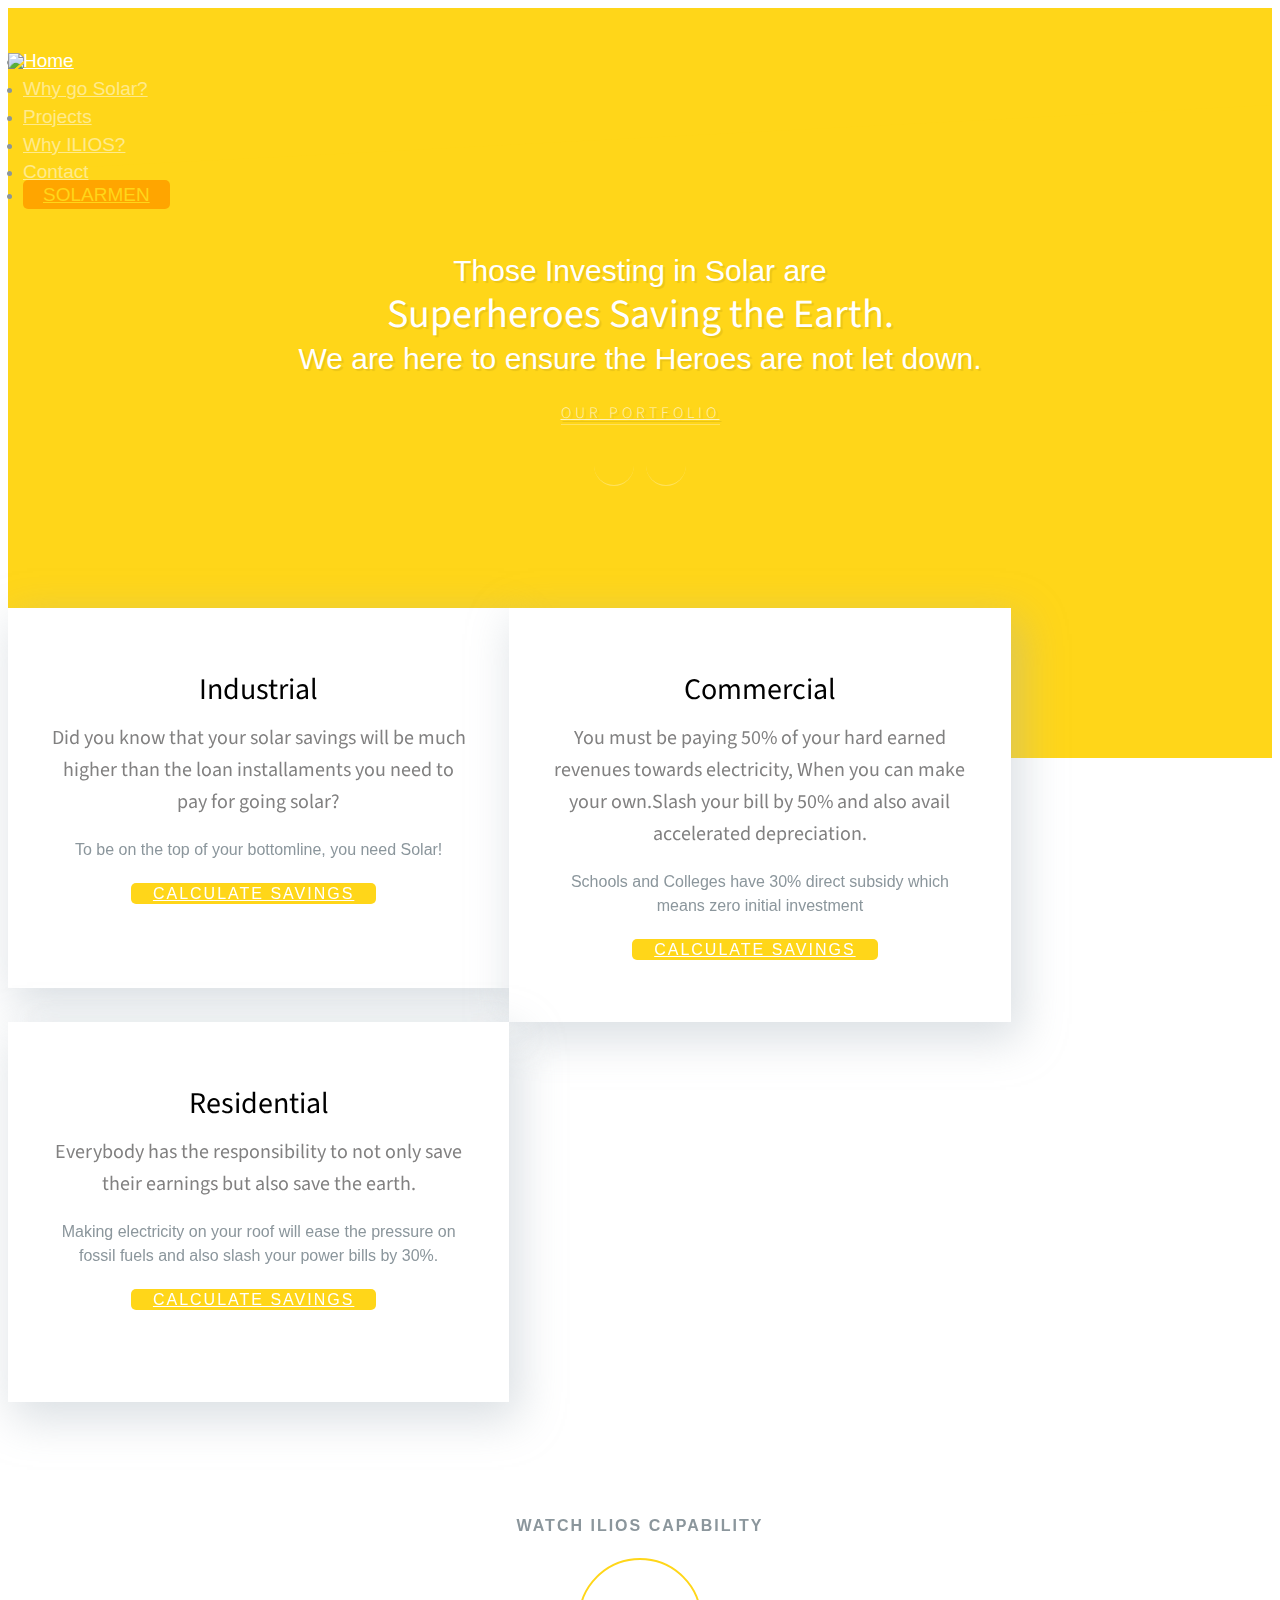
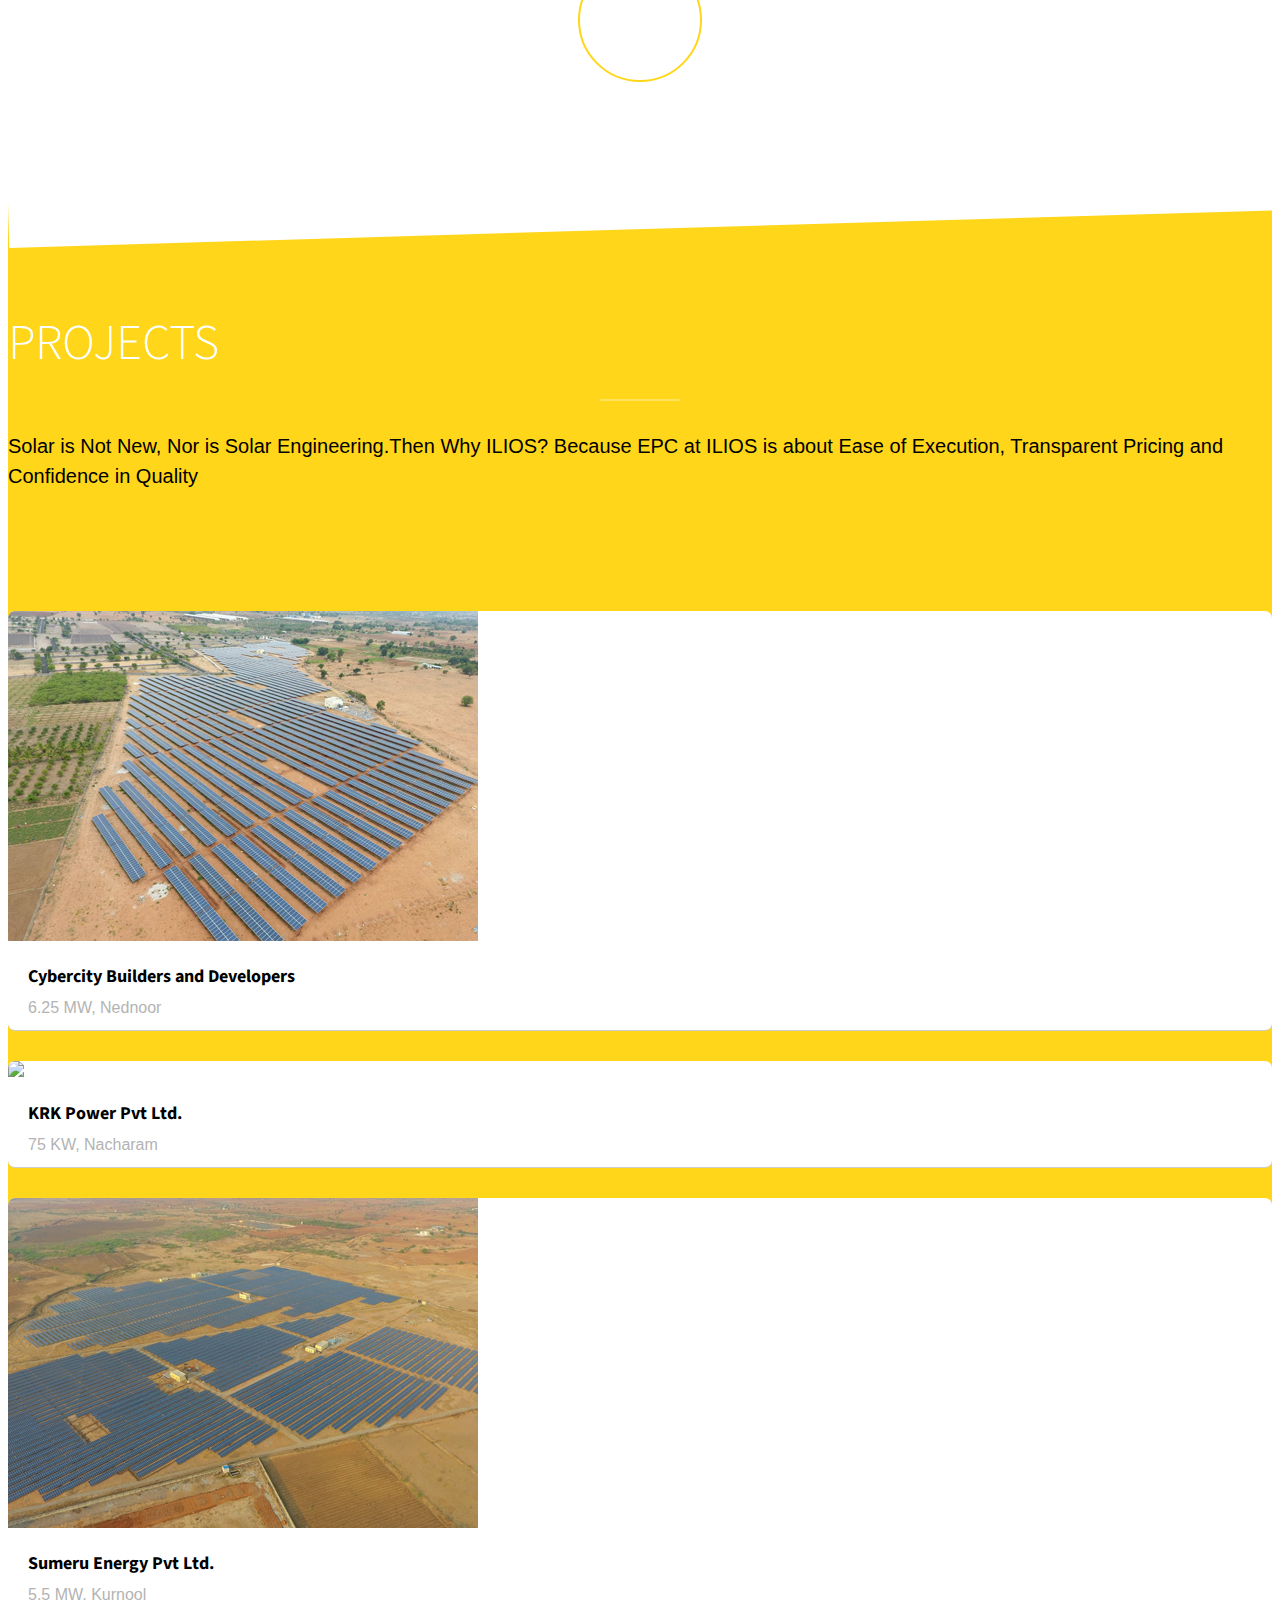
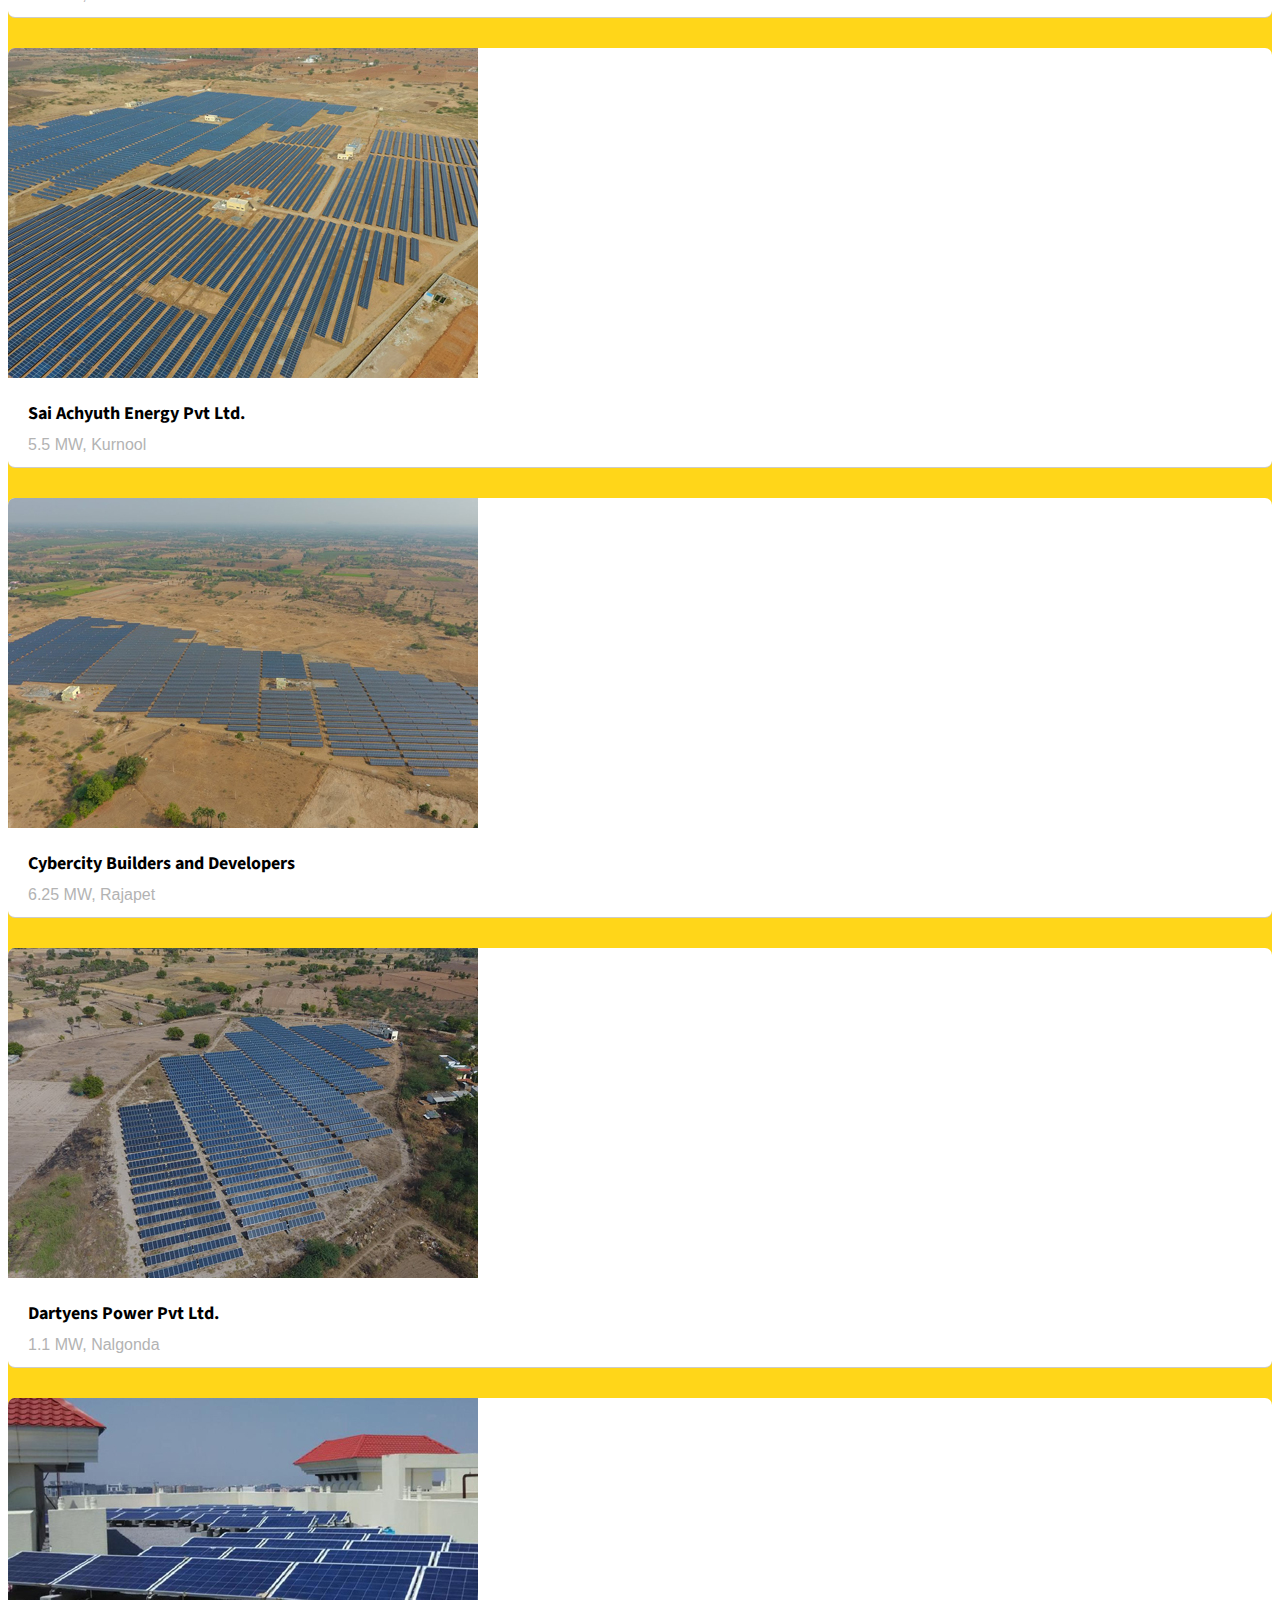
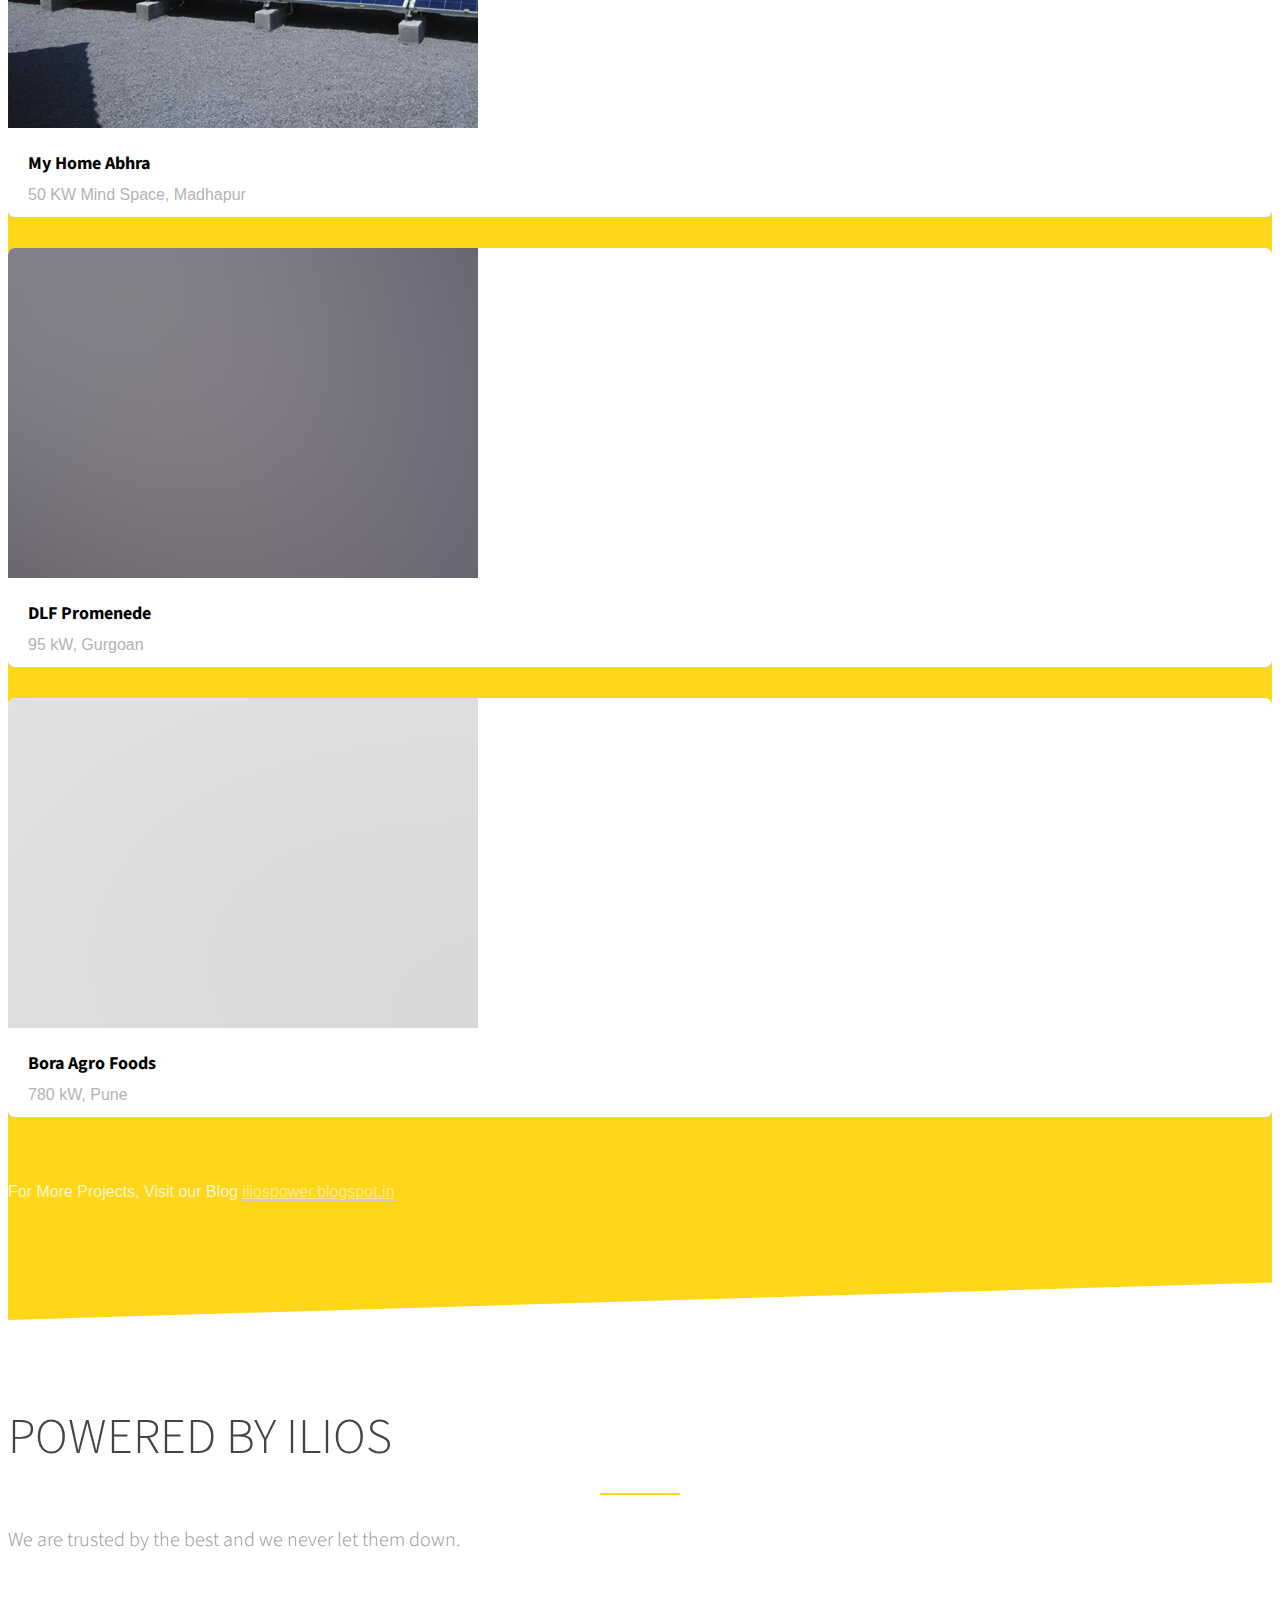
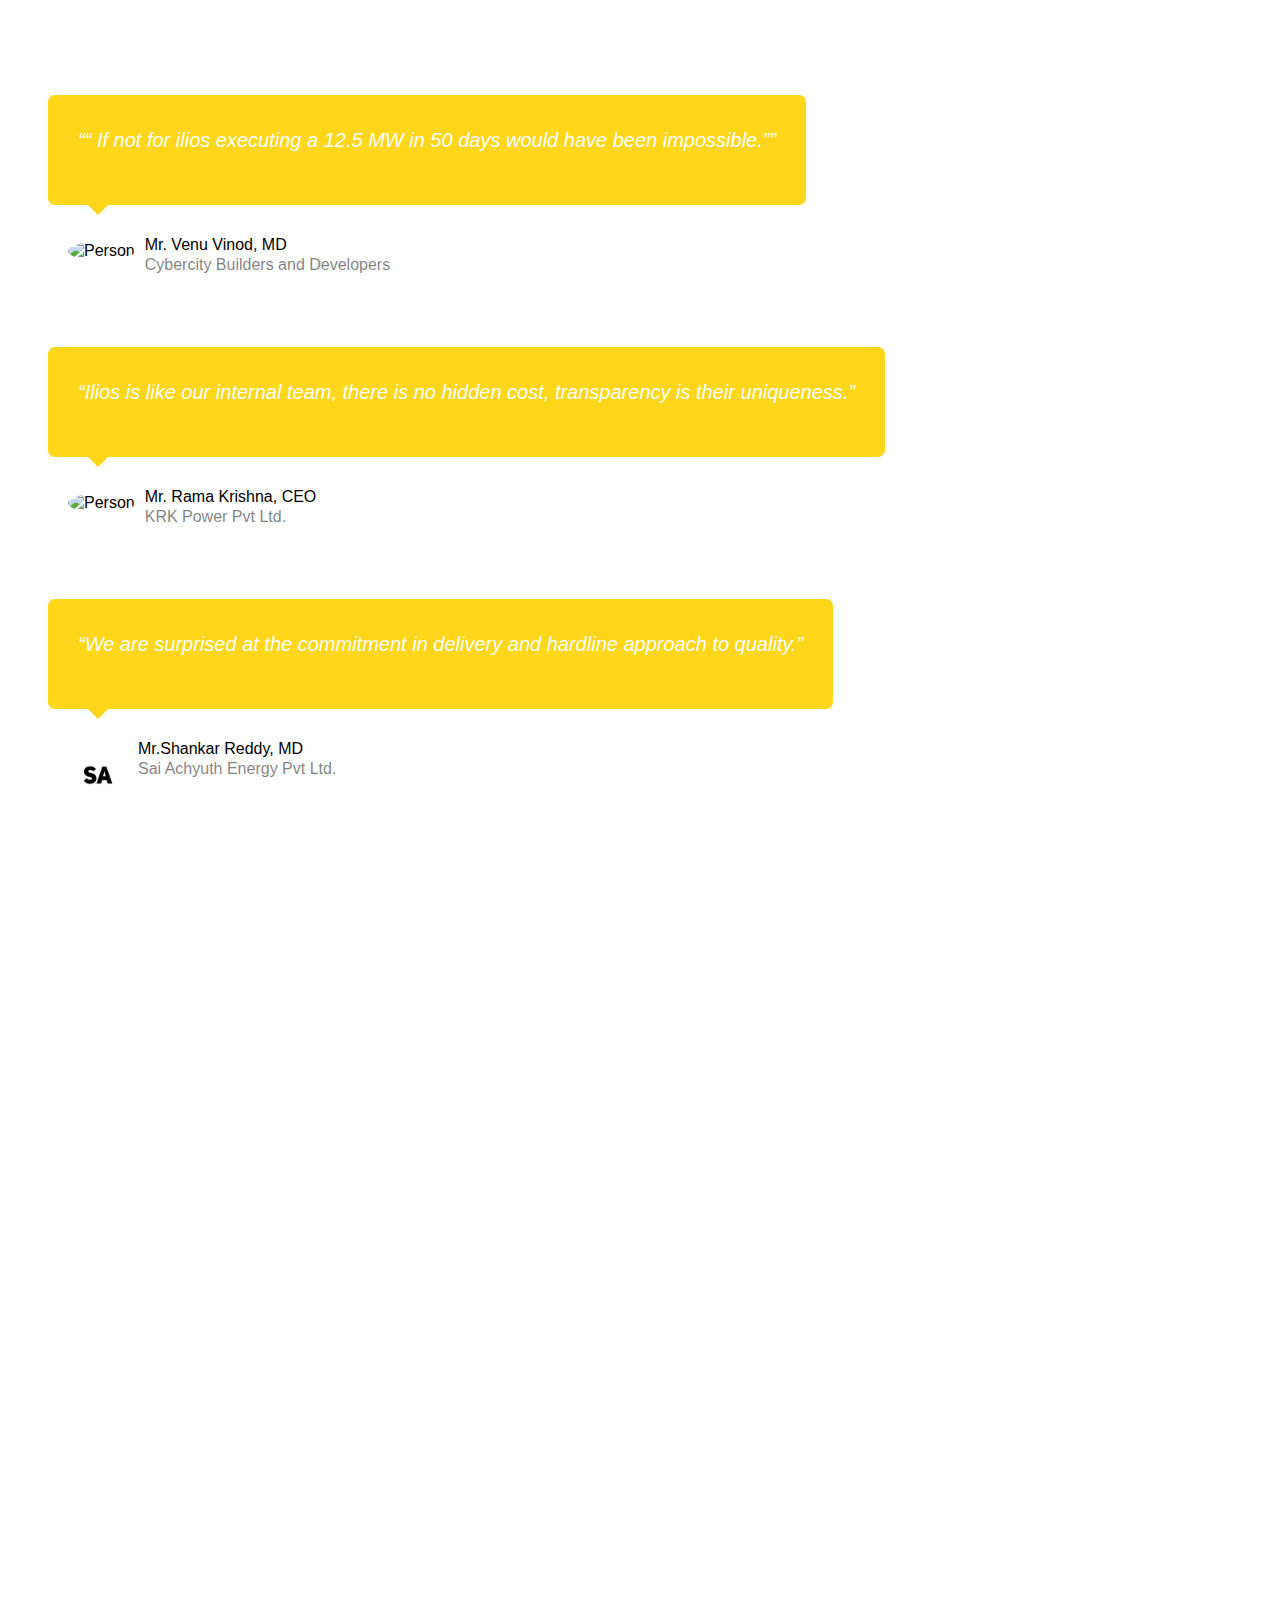
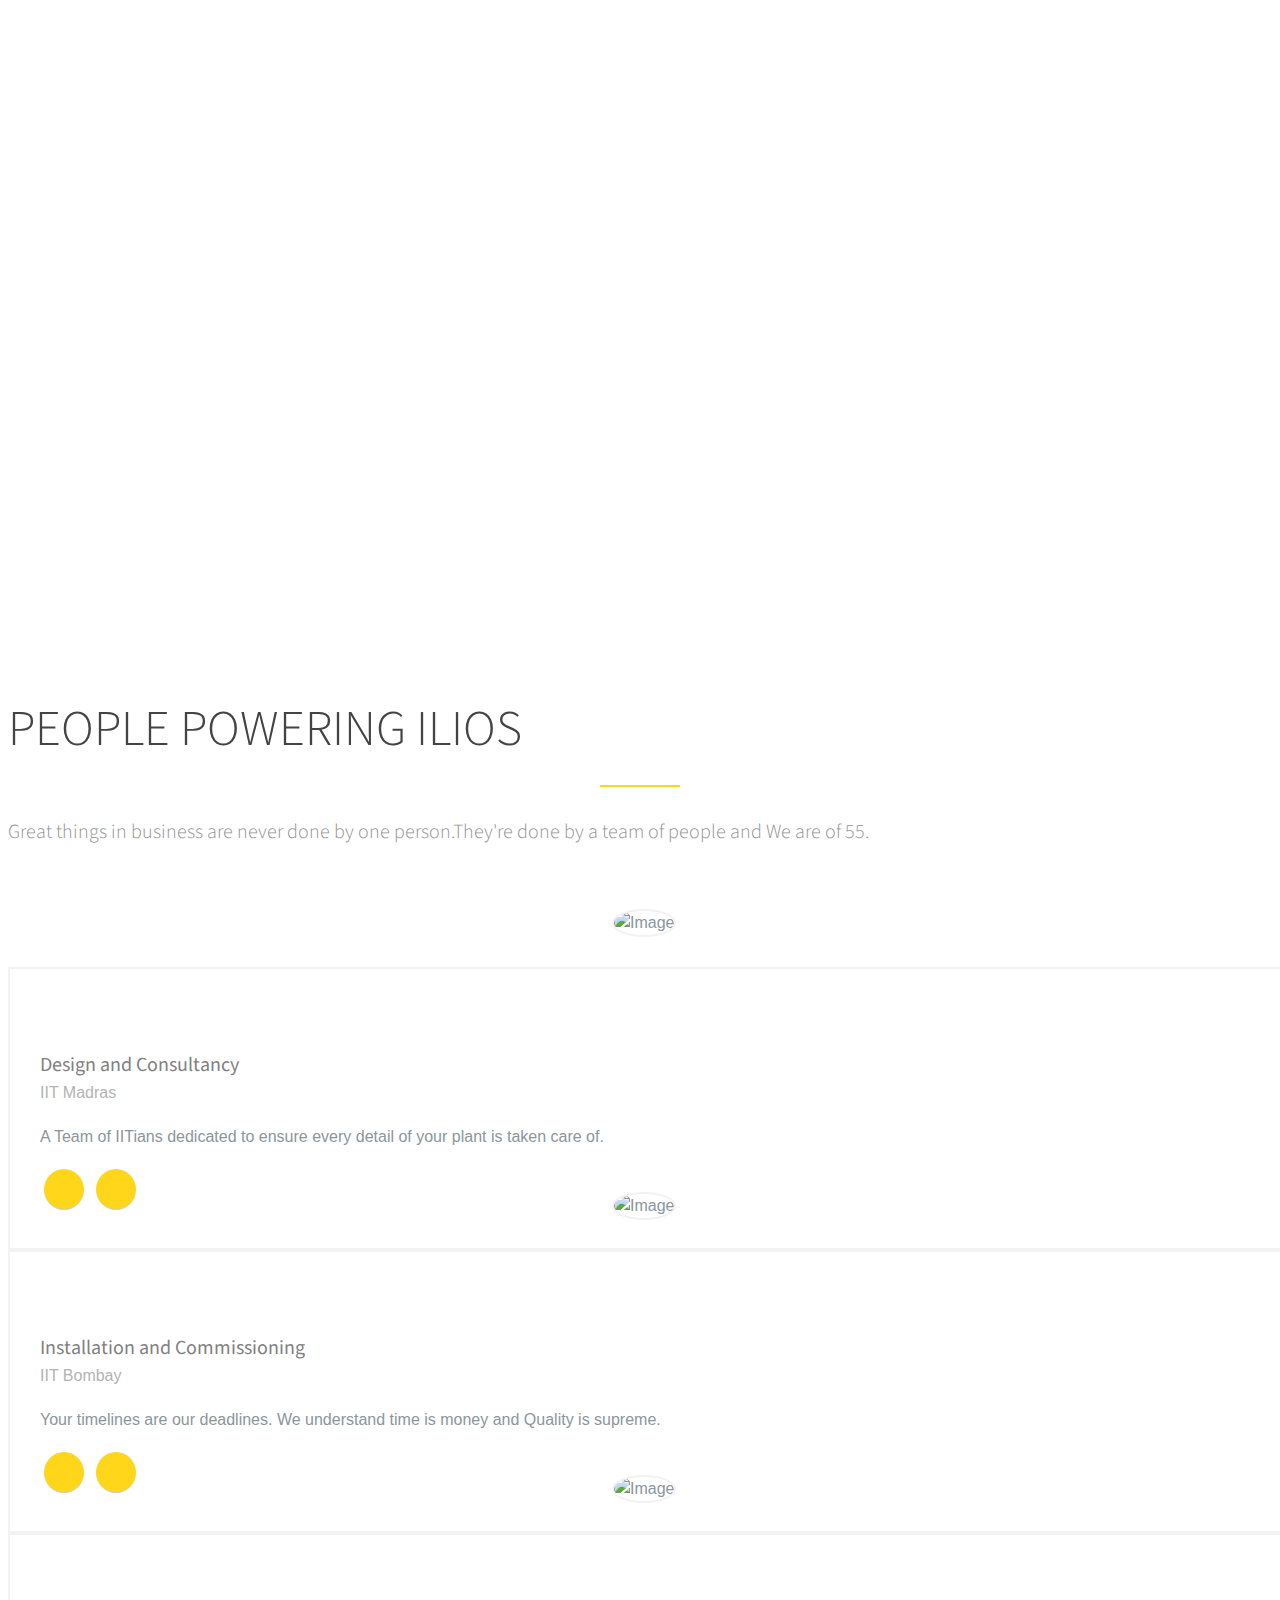
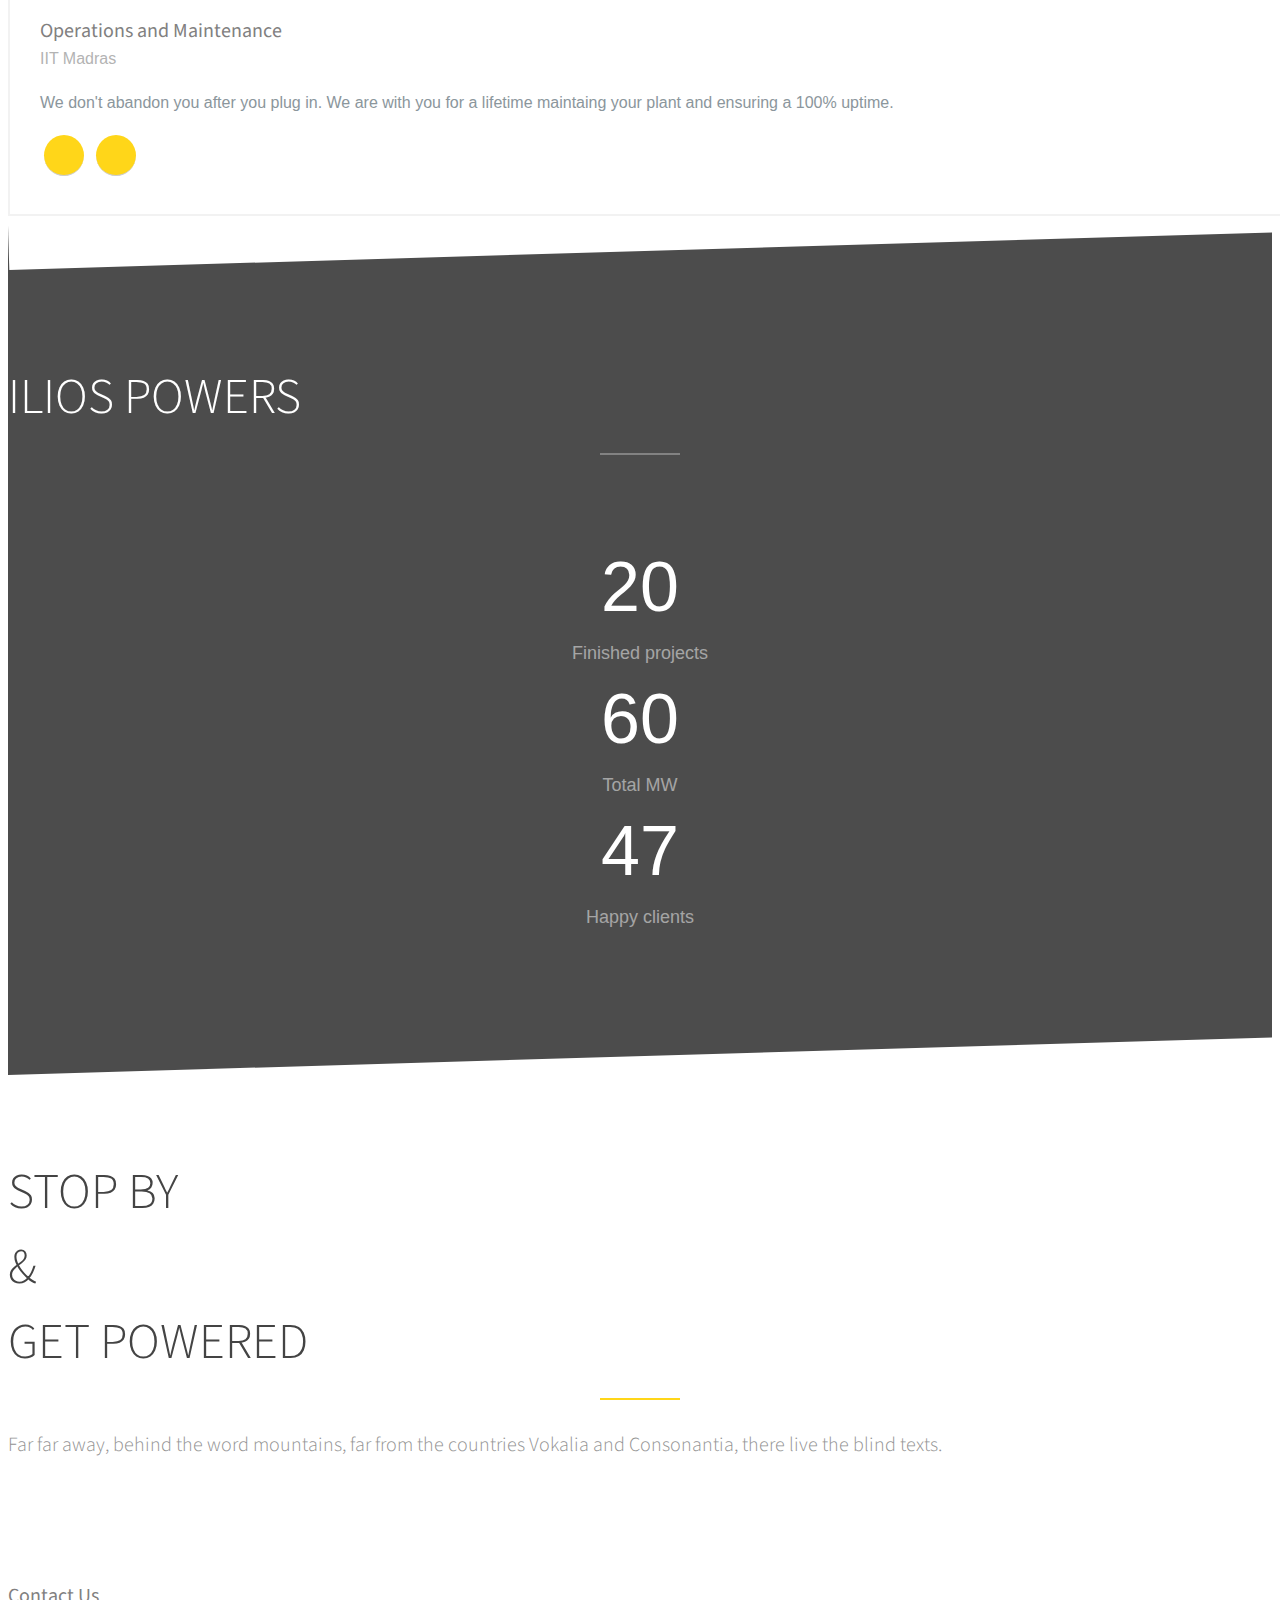
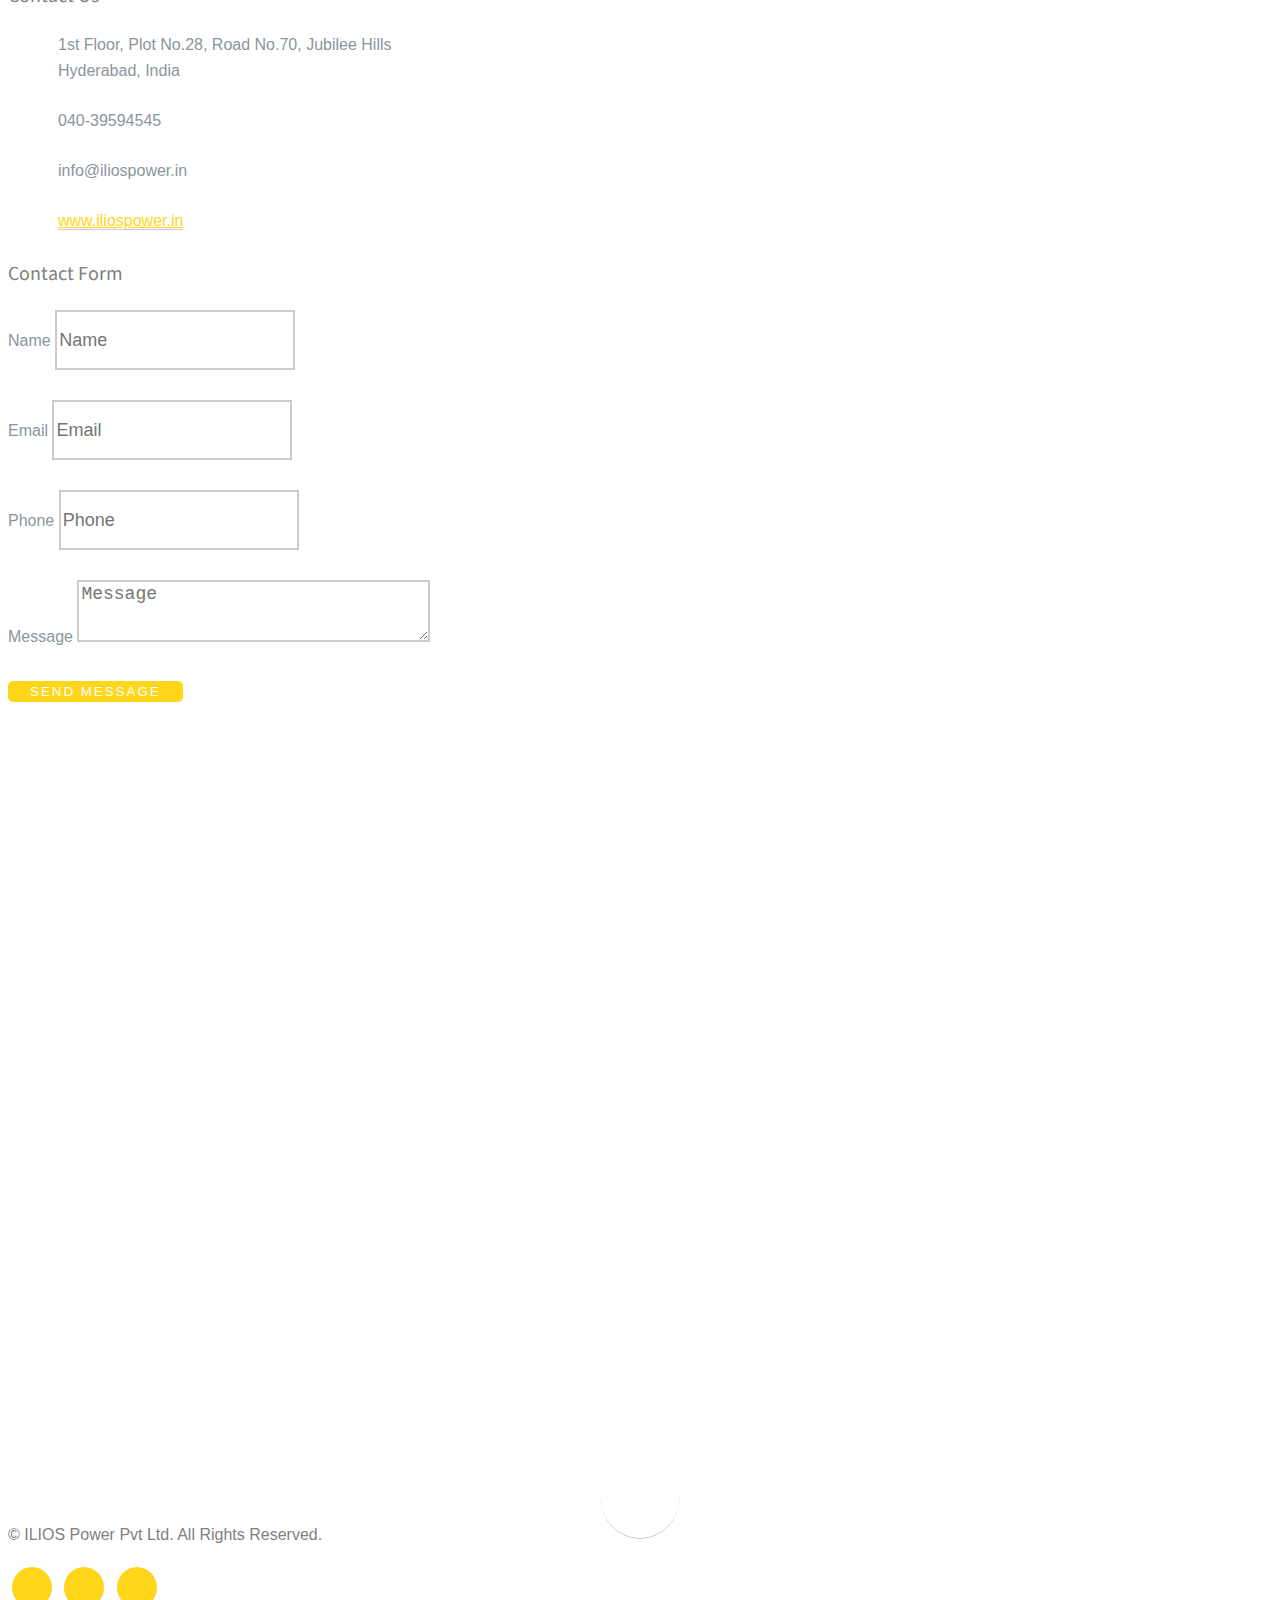
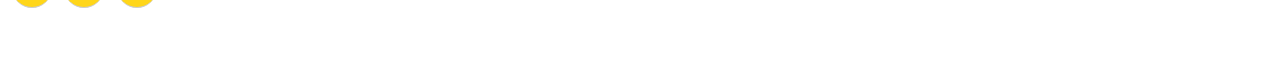
==== index.html @ 79ed13ad "Updated index.html" ====
<!DOCTYPE html>
<!--[if lt IE 7]>      <html class="no-js lt-ie9 lt-ie8 lt-ie7"> <![endif]-->
<!--[if IE 7]>         <html class="no-js lt-ie9 lt-ie8"> <![endif]-->
<!--[if IE 8]>         <html class="no-js lt-ie9"> <![endif]-->
<!--[if gt IE 8]><!--> <html class="no-js"> <!--<![endif]-->
	<head>
	<meta charset="utf-8">
	<meta http-equiv="X-UA-Compatible" content="IE=edge">
	<title>ILIOS Power &mdash; Leading Solar Solutions in India</title>
	<meta name="viewport" content="width=device-width, initial-scale=1">
	<meta name="description" content="Free HTML5 Template by FREEHTML5.CO" />
	<meta name="keywords" content="free html5, free template, free bootstrap, html5, css3, mobile first, responsive" />
	<meta name="author" content="FREEHTML5.CO" />

  <!-- 
	//////////////////////////////////////////////////////

	FREE HTML5 TEMPLATE 
	DESIGNED & DEVELOPED by FREEHTML5.CO
		
	Website: 		http://freehtml5.co/
	Email: 			info@freehtml5.co
	Twitter: 		http://twitter.com/fh5co
	Facebook: 		https://www.facebook.com/fh5co

	//////////////////////////////////////////////////////
	 -->

  	<!-- Facebook and Twitter integration -->
	<meta property="og:title" content=""/>
	<meta property="og:image" content=""/>
	<meta property="og:url" content=""/>
	<meta property="og:site_name" content=""/>
	<meta property="og:description" content=""/>
	<meta name="twitter:title" content="" />
	<meta name="twitter:image" content="" />
	<meta name="twitter:url" content="" />
	<meta name="twitter:card" content="" />

	<!-- Place favicon.ico and apple-touch-icon.png in the root directory -->
	<link rel="shortcut icon" href="favicon.ico">

	<link href='https://fonts.googleapis.com/css?family=Source+Sans+Pro:400,300,600,400italic,700' rel='stylesheet' type='text/css'>
	
	<!-- Animate.css -->
	<link rel="stylesheet" href="css/animate.css">
	<!-- Icomoon Icon Fonts-->
	<link rel="stylesheet" href="css/icomoon.css">
	<!-- Simple Line Icons -->
	<link rel="stylesheet" href="css/simple-line-icons.css">
	<!-- Magnific Popup -->
	<link rel="stylesheet" href="css/magnific-popup.css">
	<!-- Bootstrap  -->
	<link rel="stylesheet" href="css/bootstrap.css">

	<!-- 
	Default Theme Style 
	You can change the style.css (default color purple) to one of these styles
	
	1. pink.css
	2. blue.css
	3. turquoise.css
	4. orange.css
	5. lightblue.css
	6. brown.css
	7. green.css

	-->
	<link rel="stylesheet" href="css/style.css">

	<!-- Styleswitcher ( This style is for demo purposes only, you may delete this anytime. ) -->
	<link rel="stylesheet" id="theme-switch" href="css/style.css">
	<!-- End demo purposes only -->


	<style>
	/* For demo purpose only */
	
	/* For Demo Purposes Only ( You can delete this anytime :-) */
	
	#colour-variations.sleep {
		margin-left: -140px;
	}
	#colour-variations h3 {
		text-align: center;;
		font-size: 11px;
		letter-spacing: 2px;
		text-transform: uppercase;
		color: #777;
		margin: 0 0 10px 0;
		padding: 0;;
	}
	#colour-variations ul,
	#colour-variations ul li {
		padding: 0;
		margin: 0;
	}
	#colour-variations li {
		list-style: none;
		display: block;
		margin-bottom: 5px!important;
		float: left;
		width: 100%;
	}
	#colour-variations li a {
		width: 100%;
		position: relative;
		display: block;
		overflow: hidden;
		-webkit-border-radius: 4px;
		-moz-border-radius: 4px;
		-ms-border-radius: 4px;
		border-radius: 4px;
		-webkit-transition: 0.4s;
		-o-transition: 0.4s;
		transition: 0.4s;
	}
	#colour-variations li a:hover {
	  	opacity: .9;
	}
	#colour-variations li a > span {
		width: 33.33%;
		height: 20px;
		float: left;
		display: -moz-inline-stack;
		display: inline-block;
		zoom: 1;
		*display: inline;
	}
	

	.option-toggle {
		position: absolute;
		right: 0;
		top: 0;
		margin-top: 5px;
		margin-right: -30px;
		width: 30px;
		height: 30px;
		background: #f64662;
		text-align: center;
		border-top-right-radius: 4px;
		border-bottom-right-radius: 4px;
		color: #fff;
		cursor: pointer;
		-webkit-box-shadow: 0 0 9px 0 rgba(0,0,0,.1);
		-moz-box-shadow: 0 0 9px 0 rgba(0,0,0,.1);
		-ms-box-shadow: 0 0 9px 0 rgba(0,0,0,.1);
		box-shadow: 0 0 9px 0 rgba(0,0,0,.1);
	}
	.option-toggle i {
		top: 2px;
		position: relative;
	}
	.option-toggle:hover, .option-toggle:focus, .option-toggle:active {
		color:  #fff;
		text-decoration: none;
		outline: none;
	}
	.bb li a{
		border-bottom: none;
	}
	.dropdown-content {
    display: none;
    position: absolute;
   
    box-shadow: 0px 8px 16px 0px rgba(0,0,0,0.2);
    z-index: ;

}
	.dropdown-content a {
    color: black;
    padding: 10px ;
    padding-right: 25px;
    text-decoration: none;
    display: block;
}
.dropdown-content li {
	list-style-type: none;
}
.dropdown:hover .dropdown-content {
	display: block;
}

	</style>
	<!-- End demo purposes only -->


	<!-- Modernizr JS -->
	<script src="js/modernizr-2.6.2.min.js"></script>
	<script src="https://ajax.googleapis.com/ajax/libs/jquery/3.2.1/jquery.min.js"></script>
	<!-- FOR IE9 below -->
	<!--[if lt IE 9]>
	<script src="js/respond.min.js"></script>
	<![endif]-->


	</head>
	<body>
	<header role="banner" id="fh5co-header">
			<div class="container">
				<!-- <div class="row"> -->
			    <nav class="navbar navbar-default">
		        <div class="navbar-header">
		        	<!-- Mobile Toggle Menu Button -->
					<a href="#" class="js-fh5co-nav-toggle fh5co-nav-toggle" data-toggle="collapse" data-target="#navbar" aria-expanded="false" aria-controls="navbar"><i></i></a>
					<!-- <h1 id="fh5co-logo" class="pull-left"><a href="index.html"><img src="images/logo.png" style="position:absolute; top: 10px;" alt=""></a></h1> -->
		         <a class="navbar-brand" href="index.html" style="border-bottom: none"><img src="images/logo.png" style="position:absolute; top: 5px" ></a> 
		        </div>
		        <div id="navbar" class="navbar-collapse collapse">
		          <ul class="nav navbar-nav navbar-right bb">
		            <li class="active"><a href="#" data-nav-section="home"><span>Home</span></a></li>
			    <li><a href="#" data-nav-section="three"><span>Why go Solar?</span></a></li>
		            <li><a href="#" data-nav-section="work"><span>Projects</span></a></li>
		            <li class="dropdown"><a href="#">Why ILIOS?</a>   
					  <div class="dropdown-content" style="border-radius: 20%">
					  <ul>				    
			            <li><a href="#" data-nav-section="testimonials"><span>Testimonials</span></a></li>
			            <li><a href="#" data-nav-section="services"><span>Services</span></a></li>
			             <li><a href="#" data-nav-section="about"><span>People</span></a></li>
			          </ul>
					  </div>
					 </li>	
		            <li><a href="#" data-nav-section="contact"><span>Contact</span></a></li>		            
					<li class="fh5co-special" style="margin-top: -5px;"><a href="contact.html" class="solarmen" style="color: #ffd619"> SOLARMEN</a></li>
		          </ul>
		        </div>
			    </nav>
			    		<!-- START #fh5co-menu-wrap -->
					<nav id="fh5co-menu-wrap" role="navigation">
						
						
						
					</nav>
			
			  <!-- </div> -->
		  </div>
	</header>

	<section id="fh5co-home" data-section="home" style="background-color: #ffd619;" data-stellar-background-ratio="0.5">
		<div class="gradient"></div>
		<div class="container">
			<div class="text-wrap">
				<div class="text-inner">
					<div class="row">
						<div id="fh5co-hero">
			
			<!-- End fh5co-arrow -->
			<div class="container">
				<div class="col-md-8 col-md-offset-2">
					<div class="fh5co-hero-wrap">
						<div class="fh5co-hero-intro">
							<p class="to-animate hero-animate-1 font-new"> Those Investing in Solar are </p>
							<h1 class="to-animate hero-animate-1"> Superheroes Saving the Earth.</h1>
							<p class="to-animate hero-animate-1 font-new"> We are here to ensure the Heroes are not let down.</p>
							<h2 class="to-animate hero-animate-2"><a href="" target="_blank">Our Portfolio</a></h2>
							<div class="row">
								<div class="col-md-12 text-center">
									<ul class="social1 social1-circle">
										<li><a href="http://iliospower.blogspot.in"><i class="icon-globe"></i></a></li>
										<li><a href="https://vimeo.com/user65171040" class="popup-vimeo "><i class="icon-play2"></i></a></li>
									</ul>
								</div>
							</div>
						</div>
					</div>
				</div>
			</div>		
		</div>
					</div>
				</div>
			</div>
		</div>
		<div class="slant"></div>
	</section>

	<section id="fh5co-intro" data-section="three">
		<div class="container">
			<div class="row row-bottom-padded-lg">
				<div class="fh5co-block to-animate" style="background-image: url(images/img_7.jpg);">
					<div class="overlay-darker"></div>
					<div class="overlay"></div>
					<div class="fh5co-text">
						<i class="fh5co-intro-icon icon-bulb"></i>
						<h6>Industrial</h6>
						<h3>Did you know that your solar savings will be much higher than the loan installaments you need to pay for going solar? </h3>
						<p>To be on the top of your bottomline, you need Solar!</p>
						<p><a href="#" class="btn btn-primary">Calculate Savings</a></p>
					</div>
				</div>
				<div class="fh5co-block to-animate" style="background-image: url(images/img_8.jpg);">
					<div class="overlay-darker"></div>
					<div class="overlay"></div>
					<div class="fh5co-text">
						<i class="fh5co-intro-icon icon-briefcase"></i>
						<h6>Commercial</h6>
						<h3>You must be paying 50% of your hard earned revenues towards electricity, When you can make your own.Slash your bill by 50% and also avail accelerated depreciation.</h3>
						<p>
						Schools and Colleges have 30% direct subsidy which means zero initial investment
						</p>
						<p><a href="#" class="btn btn-primary">Calculate Savings</a></p>
					</div>
				</div>
				<div class="fh5co-block to-animate" style="background-image: url(images/img_10.jpg);">
					<div class="overlay-darker"></div>
					<div class="overlay"></div>
					<div class="fh5co-text">
						<i class="fh5co-intro-icon icon-home"></i>
						<h6>Residential</h6>
						<h3>Everybody has the responsibility to not only save their earnings but also save the earth.</h3>
						<p>Making electricity on your roof will ease the pressure on fossil fuels and also slash your power bills by 30%.</p>
						<p><a href="#" class="btn btn-primary">Calculate Savings</a></p>
					</div>
				</div>
			</div>
			<div class="row watch-video text-center to-animate">
				<span>Watch ILIOS Capability</span>

				<a href="https://vimeo.com/222470575" class="popup-vimeo btn-video"><i class="icon-play2"></i></a>
			</div>
		</div>
	</section>

	<section id="fh5co-work" data-section="work">
		<div class="container">
			<div class="row">
				<div class="col-md-12 section-heading text-center">
					<h2 class="to-animate">PROJECTS</h2>
					<div class="row">
						<div class="col-md-8 col-md-offset-2 subtext to-animate">
							<p class="paraz">Solar is Not New, Nor is Solar Engineering.Then Why ILIOS? Because EPC at ILIOS is about Ease of Execution, Transparent Pricing and Confidence in Quality</p>
						</div>
					</div>
				</div>
			</div>
			<div class="row row-bottom-padded-sm">
				<div class="col-md-4 col-sm-6 col-xxs-12">
					<a href="images/work_1.jpg" class="fh5co-project-item image-popup to-animate">
						<img src="images/work_1.jpg" alt="Image" class="img-responsive">
						<div class="fh5co-text">
						<h2>Cybercity Builders and Developers</h2>
						<span>6.25 MW, Nednoor</span>
						</div>
					</a>
				</div>
				<div class="col-md-4 col-sm-6 col-xxs-12">
					<a href="images/work_2.jpg" class="fh5co-project-item image-popup to-animate">
						<img src="images/work_2.jpg" alt="Image" class="img-responsive">
						<div class="fh5co-text">
						<h2>KRK Power Pvt Ltd.</h2>
						<span>75 KW, Nacharam</span>
						</div>
					</a>
				</div>

				<div class="clearfix visible-sm-block"></div>

				<div class="col-md-4 col-sm-6 col-xxs-12">
					<a href="images/work_3.jpg" class="fh5co-project-item image-popup to-animate">
						<img src="images/work_3.jpg" alt="Image" class="img-responsive">
						<div class="fh5co-text">
						<h2>Sumeru Energy Pvt Ltd.</h2>
						<span>5.5 MW, Kurnool</span>
						</div>
					</a>
				</div>
				<div class="col-md-4 col-sm-6 col-xxs-12">
					<a href="images/work_4.jpg" class="fh5co-project-item image-popup to-animate">

						<img src="images/work_4.jpg" alt="Image" class="img-responsive">

						<div class="fh5co-text">
						<h2>Sai Achyuth Energy Pvt Ltd.</h2>
						<span>5.5 MW, Kurnool</span>
						</div>
					</a>
				</div>
				
				<div class="clearfix visible-sm-block"></div>

				<div class="col-md-4 col-sm-6 col-xxs-12">
					<a href="images/work_5.jpg" class="fh5co-project-item image-popup to-animate">
						<img src="images/work_5.jpg" alt="Image" class="img-responsive">
						<div class="fh5co-text">
						<h2>Cybercity Builders and Developers</h2>
						<span>6.25 MW, Rajapet</span>
						</div>
					</a>
				</div>
				<div class="col-md-4 col-sm-6 col-xxs-12">
					<a href="images/work_6.jpg" class="fh5co-project-item image-popup to-animate">
						<img src="images/work_6.jpg" alt="Image" class="img-responsive">
						<div class="fh5co-text">
						<h2>Dartyens Power Pvt Ltd.</h2>
						<span>1.1 MW, Nalgonda</span>
						</div>
					</a>
				</div>
				
				<div class="clearfix visible-sm-block"></div>

				<div class="col-md-4 col-sm-6 col-xxs-12">
					<a href="images/work_7.jpg" class="fh5co-project-item image-popup to-animate">
						<img src="images/work_7.jpg" alt="Image" class="img-responsive">
						<div class="fh5co-text">
						<h2>My Home Abhra</h2>
						<span>50 KW Mind Space, Madhapur</span>
						</div>
					</a>
				</div>
				<div class="col-md-4 col-sm-6 col-xxs-12">
					<a href="images/work_8.jpg" class="fh5co-project-item image-popup to-animate">
						<img src="images/work_8.jpg" alt="Image" class="img-responsive">
						<div class="fh5co-text">
						<h2>DLF Promenede </h2>
						<span>95 kW, Gurgoan</span>
						</div>
					</a>
				</div>

				<div class="clearfix visible-sm-block"></div>

				<div class="col-md-4 col-sm-6 col-xxs-12">
					<a href="images/work_1.jpg" class="fh5co-project-item image-popup to-animate">
						<img src="images/work_9.jpg" alt="Image" class="img-responsive">
						<div class="fh5co-text">
						<h2>Bora Agro Foods</h2>
						<span>780 kW, Pune</span>
						</div>
					</a>
				</div>
			</div>
			<div class="row">
				<div class="col-md-12 text-center to-animate">
					<p>For More Projects, Visit our Blog <a href="http://iliospower.blogspot.in" target="_blank">iliospower.blogspot.in</a></p>
				</div>
			</div>
		</div>
	</section>

	<section id="fh5co-testimonials" data-section="testimonials">
		<div class="container">
			<div class="row">
				<div class="col-md-12 section-heading text-center">
					<h2 class="to-animate">Powered By Ilios</h2>
					<div class="row">
						<div class="col-md-8 col-md-offset-2 subtext to-animate">
							<h3>We are trusted by the best and we never let them down.</h3>
						</div>
					</div>
				</div>
			</div>
			<div class="row">
				<div class="col-md-4">
					<div class="box-testimony">
						<blockquote class="to-animate-2">
							<p>&ldquo;“ If not for ilios executing a 12.5 MW in 50 days would have been impossible.”&rdquo;</p>
						</blockquote>
						<div class="author to-animate">
							<figure><img src="images/cyber.jpg" alt="Person"></figure>
							<p>
							Mr. Venu Vinod, MD <span class="subtext">Cybercity Builders and Developers</span>
							</p>
						</div>
					</div>
				</div>
				<div class="col-md-4">
					<div class="box-testimony">
						<blockquote class="to-animate-2">
							<p>&ldquo;Ilios is like our internal team, there is no hidden cost, transparency is their uniqueness.&rdquo;</p>
						</blockquote>
						<div class="author to-animate">
							<figure><img src="images/krk.jpg" alt="Person"></figure>
							<p>
							Mr. Rama Krishna, CEO <span class="subtext">KRK Power Pvt Ltd.</span> 
							</p>
						</div>
					</div>
				</div>

				<div class="col-md-4">
					<div class="box-testimony">
						<blockquote class="to-animate-2">
							<p>&ldquo;We are surprised at the commitment in delivery and hardline approach to quality.&rdquo;</p>
						</blockquote>
						<div class="author to-animate">
							<figure><img src="images/sai.jpg" alt="Person"></figure>
							<p>
							Mr.Shankar Reddy, MD<span class="subtext">Sai Achyuth Energy Pvt Ltd.</span>
							</p>
						</div>
					</div>
				</div>
				
				
			</div>
		</div>
	</section>


	<section id="fh5co-services" data-section="services">
		<div class="container">
			<div class="row">
				<div class="col-md-12 section-heading text-left">
					<h2 class=" left-border to-animate">Ilios Solutions</h2>
					<div class="row">
						<div class="col-md-8 subtext to-animate">
							 <p class="paras" >EPC at ILIOS is about Ease of Execution, Transperancy in Pricing, Confidence in Quality</p> 
						</div>
					</div>
				</div>
			</div>
			<div class="row">
				<div class="col-md-6 col-sm-6 fh5co-service to-animate">
					<i class="icon to-animate-2 icon-bulb"></i>
					<h3>EPC</h3>
					<p class="parac">With 55MW+ EPC, 95MW O&M, Ilios has setup residential rooftops to large scale MW plants.</p>
				</div>
				<div class="col-md-6 col-sm-6 fh5co-service to-animate">
					<i class="icon to-animate-2 icon-people"></i>
					<h3>CONSULTING</h3>
					<p class="parac">End to End Consulting right from the bidding stage to commissioning stage.Innovative thinking, ensuring 100% client satisfaction.</p>
				</div>

				<div class="clearfix visible-sm-block"></div>

				<div class="col-md-6 col-sm-6 fh5co-service to-animate">
					<i class="icon to-animate-2 icon-wrench"></i>
					<h3>O&M</h3>
					<p class="parac">Our friendly team will make sure you get the best experience from initial consultation to installation to maintenance.</p>
				</div>
				<div class="col-md-6 col-sm-6 fh5co-service to-animate">
					<i class="icon to-animate-2 icon-home"></i>
					<h3>ROOFTOPS</h3>
					<p class="parac">Ilios Power provides unique solutions for rooftop installations, keeping in mind the health of the roof and its load bearing capability.</p>
				</div>
				
			</div>
		</div>
	</section>
	
	<section id="fh5co-about" data-section="about">
		<div class="container">
			<div class="row">
				<div class="col-md-12 section-heading text-center">
					<h2 class="to-animate">People powering Ilios</h2>
					<div class="row">
						<div class="col-md-8 col-md-offset-2 subtext to-animate">
							<h3>Great things in business are never done by one person.They're done by a team of people and We are of 55.</h3>
						</div>
					</div>
				</div>
			</div>
			<div class="row">
				<div class="col-md-4">
					<div class="fh5co-person text-center to-animate">
						<figure><img src="images/person1.jpg" alt="Image"></figure>
						<h3>Design and Consultancy</h3>
						<span class="fh5co-position">IIT Madras</span>
						<p>A Team of IITians dedicated to ensure every detail of your plant is taken care of.</p>
						<ul class="social social-circle">
							<li><a href="#"><i class="icon-facebook"></i></a></li>
							<li><a href="#"><i class="icon-linkedin"></i></a></li>
						</ul>
					</div>
				</div>
				<div class="col-md-4">
					<div class="fh5co-person text-center to-animate">
						<figure><img src="images/person2.jpg" alt="Image"></figure>
						<h3>Installation and Commissioning</h3>
						<span class="fh5co-position">IIT Bombay</span>
						<p>Your timelines are our deadlines. We understand time is money and Quality is supreme. </p>
						<ul class="social social-circle">
							<li><a href="#"><i class="icon-facebook"></i></a></li>
							<li><a href="#"><i class="icon-linkedin"></i></a></li>
						</ul>
					</div>
				</div>
				<div class="col-md-4">
					<div class="fh5co-person text-center to-animate">
						<figure><img src="images/person3.jpg" alt="Image"></figure>
						<h3>Operations and Maintenance</h3>
						<span class="fh5co-position">IIT Madras</span>
						<p>We don't abandon you after you plug in. We are with you for a lifetime maintaing your plant and ensuring a 100% uptime.</p>
						<ul class="social social-circle">
							<li><a href="#"><i class="icon-facebook"></i></a></li>
							<li><a href="#"><i class="icon-linkedin"></i></a></li>
						</ul>
					</div>
				</div>
			</div>
		</div>
	</section>
	
	<section id="fh5co-counters" style="background-image: url(images/full_image_1.jpg);" data-stellar-background-ratio="0.5">
		<div class="fh5co-overlay"></div>
		<div class="container">
			<div class="row">
				<div class="col-md-12 section-heading text-center to-animate">
					<h2>ILIOS POWERS</h2>
				</div>
			</div>
			<div class="row">
				<div class="col-md-4 col-sm-6 col-xs-12">
					<div class="fh5co-counter to-animate">
						<i class="fh5co-counter-icon icon-briefcase to-animate-2"></i>
						<span class="fh5co-counter-number js-counter" data-from="0" data-to="20" data-speed="5000" data-refresh-interval="50">20</span>
						<span class="fh5co-counter-label">Finished projects</span>
					</div>
				</div>
				<div class="col-md-4 col-sm-6 col-xs-12">
					<div class="fh5co-counter to-animate">
						<i class="fh5co-counter-icon icon-code to-animate-2"></i>
						<span class="fh5co-counter-number js-counter" data-from="0" data-to="60" data-speed="5000" data-refresh-interval="50">60</span>
						<span class="fh5co-counter-label">Total MW</span>
					</div>
				</div>
				<!--<div class="col-md-3 col-sm-6 col-xs-12">
					<div class="fh5co-counter to-animate">
						<i class="fh5co-counter-icon icon-cup to-animate-2"></i>
						<span class="fh5co-counter-number js-counter" data-from="0" data-to="1302" data-speed="5000" data-refresh-interval="50">1302</span>
						<span class="fh5co-counter-label">Cup of coffees</span>
					</div>
				</div> -->
				<div class="col-md-4 col-sm-6 col-xs-12">
					<div class="fh5co-counter to-animate">
						<i class="fh5co-counter-icon icon-people to-animate-2"></i>
						<span class="fh5co-counter-number js-counter" data-from="0" data-to="47" data-speed="5000" data-refresh-interval="50">47</span>
						<span class="fh5co-counter-label">Happy clients</span>
					</div>
				</div>
			</div>
		</div>
	</section>

	<section id="fh5co-contact" data-section="contact">
		<div class="container">
			<div class="row">
				<div class="col-md-12 section-heading text-center">
					<h2 class="to-animate">STOP BY <br>&</br>GET POWERED</h2>

					<div class="row">
						<div class="col-md-8 col-md-offset-2 subtext to-animate">
							<h3>Far far away, behind the word mountains, far from the countries Vokalia and Consonantia, there live the blind texts.</h3>
						</div>
					</div>
				</div>
			</div>
			<div class="row row-bottom-padded-md">
				<div class="col-md-6 to-animate">
					<h3>Contact Us</h3>
					<ul class="fh5co-contact-info">
						<li class="fh5co-contact-address ">
							<i class="icon-home"></i>
							1st Floor, Plot No.28, Road No.70, Jubilee Hills <br>Hyderabad, India
						</li>
						<li><i class="icon-phone"></i> 040-39594545</li>
						<li><i class="icon-envelope"></i>info@iliospower.in</li>
						<li><i class="icon-globe"></i> <a href="http://www.iliospower.in/" target="_blank">www.iliospower.in </a></li>
					</ul>
				</div>

				<div class="col-md-6 to-animate">
					<h3>Contact Form</h3>
					<div class="form-group ">
						<label for="name" class="sr-only">Name</label>
						<input id="name" class="form-control" placeholder="Name" type="text">
					</div>
					<div class="form-group ">
						<label for="email" class="sr-only">Email</label>
						<input id="email" class="form-control" placeholder="Email" type="email">
					</div>
					<div class="form-group ">
						<label for="phone" class="sr-only">Phone</label>
						<input id="phone" class="form-control" placeholder="Phone" type="text">
					</div>
					<div class="form-group ">
						<label for="message" class="sr-only">Message</label>
						<textarea name="" id="message" cols="30" rows="5" class="form-control" placeholder="Message"></textarea>
					</div>
					<div class="form-group ">
						<input class="btn btn-primary btn-lg" value="Send Message" type="submit">
					</div>
					</div>
				</div>

			</div>
		</div>
		<div class="to-animate"><iframe src="https://www.google.com/maps/embed?pb=!1m18!1m12!1m3!1d3806.78656012195!2d78.39993831471962!3d17.422027788057875!2m3!1f0!2f0!3f0!3m2!1i1024!2i768!4f13.1!3m3!1m2!1s0x3bcb96b4a45b214b%3A0xb81dac2d949b01e!2sIlios+Power+Pvt.+Ltd.!5e0!3m2!1sen!2sin!4v1499263222797" width="1300" height="650" frameborder="0" style="border:0" allowfullscreen></iframe></div>
	</section>
	
	
	<footer id="footer" role="contentinfo">
		<a href="#" class="gotop js-gotop"><i class="icon-arrow-up2"></i></a>
		<div class="container">
			<div class="">
				<div class="col-md-12 text-center">
					<p>&copy; ILIOS Power Pvt Ltd. All Rights Reserved. </p>
					
				</div>
			</div>
			<div class="row">
				<div class="col-md-12 text-center">
					<ul class="social social-circle">
						<li><a href="https://twitter.com/iliospower"><i class="icon-twitter"></i></a></li>
						<li><a href="https://www.facebook.com/ilios.power/"><i class="icon-facebook"></i></a></li>
						<li><a href="https://vimeo.com/user65171040"><i class="icon-vimeo"></i></a></li>
					</ul>
				</div>
			</div>
		</div>
	</footer>
	
	
	
	<!-- jQuery -->
	<script src="js/jquery.min.js"></script>
	<!-- jQuery Easing -->
	<script src="js/jquery.easing.1.3.js"></script>
	<!-- Bootstrap -->
	<script src="js/bootstrap.min.js"></script>
	<!-- Waypoints -->
	<script src="js/jquery.waypoints.min.js"></script>
	<!-- Stellar Parallax -->
	<script src="js/jquery.stellar.min.js"></script>
	<!-- Counter -->
	<script src="js/jquery.countTo.js"></script>
	<!-- Magnific Popup -->
	<script src="js/jquery.magnific-popup.min.js"></script>
	<script src="js/magnific-popup-options.js"></script>
	<!-- Google Map -->
	<script src="https://maps.googleapis.com/maps/api/js?key=AIzaSyCefOgb1ZWqYtj7raVSmN4PL2WkTrc-KyA&sensor=false"></script>
	<script src="js/google_map.js"></script>

	<!-- For demo purposes only styleswitcher ( You may delete this anytime ) -->
	<script src="js/jquery.style.switcher.js"></script>
	<script>
		$(function(){
			$('#colour-variations ul').styleSwitcher({
				defaultThemeId: 'theme-switch',
				hasPreview: false,
				cookie: {
		          	expires: 30,
		          	isManagingLoad: true
		      	}
			});	
			$('.option-toggle').click(function() {
				$('#colour-variations').toggleClass('sleep');
			});

			

		});
		
	</script>
	<!-- End demo purposes only -->

	<!-- Main JS (Do not remove) -->
	<script src="js/main.js"></script>
	<script type="text/javascript">

	</script>
		<style type="text/css">
		.solarmen {
			color: #ffd619;
		background-color: #fff;
		
	}
	.solarmen:hover {
		background-color: red;
	}
	 
	</style>


	</body>
</html>
---- css/style.css ----
@font-face {
  font-family: 'icomoon';
  src: url("../fonts/icomoon/icomoon.eot?srf3rx");
  src: url("../fonts/icomoon/icomoon.eot?srf3rx#iefix") format("embedded-opentype"), url("../fonts/icomoon/icomoon.ttf?srf3rx") format("truetype"), url("../fonts/icomoon/icomoon.woff?srf3rx") format("woff"), url("../fonts/icomoon/icomoon.svg?srf3rx#icomoon") format("svg");
  font-weight: normal;
  font-style: normal;
}
/* =======================================================
*
*   Template Style 
* Edit this section
*
* ======================================================= */
body {
  font-family: "Source Sans Pro", Arial, sans-serif; */
  font-weight: 300;
  font-size: 20px;
  line-height: 1.5;
  color: #777777;
  color: #7f7f7f;
  background: #fff;
  height: 100%;
  position: relative;
}

a {
  color: #ffd619;
  -webkit-transition: 0.5s;
  -o-transition: 0.5s;
  transition: 0.5s;
}
a:hover, a:active, a:focus {
  color: #ffd619;
  outline: none;
}

p {
  margin-bottom: 1.5em;
}

h1, h2, h3, h4, h5, h6 {
  color: #000;
  font-family: "Source Sans Pro", Arial, sans-serif;
  font-weight: 400;
  margin: 0 0 30px 0;
}

::-webkit-selection {
  color: #818892;
  background: #f9f6f0;
}

::-moz-selection {
  color: #818892;
  background: #f9f6f0;
}

::selection {
  color: #818892;
  background: #f9f6f0;
}

.edge--bottom {
  position: relative;
  z-index: 1;
}
.edge--bottom:after {
  background: inherit;
  content: '';
  display: block;
  height: 50%;
  left: 0;
  position: absolute;
  right: 0;
  z-index: -1;
  -webkit-backface-visibility: hidden;
}
.edge--bottom:after {
  bottom: 0;
  transform: skewY(-1.5deg);
  transform-origin: 100%;
}

.edge--bottom--reverse {
  position: relative;
  z-index: 1;
}
.edge--bottom--reverse:after {
  background: inherit;
  content: '';
  display: block;
  height: 50%;
  left: 0;
  position: absolute;
  right: 0;
  z-index: -1;
  -webkit-backface-visibility: hidden;
}
.edge--bottom--reverse:after {
  bottom: 0;
  transform: skewY(1.5deg);
  transform-origin: 0 100%;
}

.edge--top {
  position: relative;
  z-index: 1;
}
.edge--top:before {
  background: inherit;
  content: '';
  display: block;
  height: 50%;
  left: 0;
  position: absolute;
  right: 0;
  z-index: -1;
  -webkit-backface-visibility: hidden;
}
.edge--top:before {
  top: 0;
  transform: skewY(1.5deg);
  transform-origin: 100% 0;
}

.edge--top--reverse {
  position: relative;
  z-index: 1;
}
.edge--top--reverse:before {
  background: inherit;
  content: '';
  display: block;
  height: 50%;
  left: 0;
  position: absolute;
  right: 0;
  z-index: -1;
  -webkit-backface-visibility: hidden;
}
.edge--top--reverse:before {
  top: 0;
  transform: skewY(-1.5deg);
  transform-origin: 0 0;
}

.edge--both {
  position: relative;
  z-index: 1;
}
.edge--both:before, .edge--both:after {
  background: inherit;
  content: '';
  display: block;
  height: 50%;
  left: 0;
  position: absolute;
  right: 0;
  z-index: -1;
  -webkit-backface-visibility: hidden;
}
.edge--both:before {
  top: 0;
  transform: skewY(1.5deg);
  transform-origin: 100% 0;
}
.edge--both:after {
  bottom: 0;
  transform: skewY(-1.5deg);
  transform-origin: 100%;
}

.edge--both--reverse {
  position: relative;
  z-index: 1;
}
.edge--both--reverse:before, .edge--both--reverse:after {
  background: inherit;
  content: '';
  display: block;
  height: 50%;
  left: 0;
  position: absolute;
  right: 0;
  z-index: -1;
  -webkit-backface-visibility: hidden;
}
.edge--both--reverse:before {
  top: 0;
  transform: skewY(-1.5deg);
  transform-origin: 0 0;
}
.edge--both--reverse:after {
  bottom: 0;
  transform: skewY(1.5deg);
  transform-origin: 0 0;
}

#fh5co-header {
  position: absolute;
  z-index: 99;
  width: 100%;
  opacity: 1;
  top: 0;
  margin-top: 40px;
}
@media screen and (max-width: 768px) {
  #fh5co-header {
    margin-top: 0;
    background: #fff;
    -webkit-box-shadow: 0 0 9px 0 rgba(0, 0, 0, 0.1);
    -moz-box-shadow: 0 0 9px 0 rgba(0, 0, 0, 0.1);
    -ms-box-shadow: 0 0 9px 0 rgba(0, 0, 0, 0.1);
    box-shadow: 0 0 9px 0 rgba(0, 0, 0, 0.1);
  }
  #fh5co-header .navbar-brand {
    color: #ffd619 !important;
  }
  #fh5co-header #navbar li a {
    color: rgba(0, 0, 0, 0.5) !important;
    -webkit-transition: 0.3s;
    -o-transition: 0.3s;
    transition: 0.3s;
  }
  #fh5co-header #navbar li a:hover {
    color: #ffd619 !important;
  }
  #fh5co-header #navbar li a span:before {
    background: transparent !important;
  }
  #fh5co-header #navbar li.active a {
    background: transparent;
    background: none;
    color: #ffd619 !important;
  }
  #fh5co-header #navbar li.active a span:before {
    visibility: visible;
    -webkit-transform: scaleX(1);
    transform: scaleX(1);
  }
}
#fh5co-header .navbar {
  padding-bottom: 0;
  margin-bottom: 0;
}
#fh5co-header #navbar li a {
  font-family: "themify", sans-serif;
  color: rgba(255, 255, 255, 0.5);
  position: relative;
  font-size: 19px;
  font-weight: 300;
}
#fh5co-header #navbar li a span {
  position: relative;
  display: block;
  padding-bottom: 2px;
}

#fh5co-header #navbar li a:hover {
  color: #fff;
}

#fh5co-header #navbar li.active a {
  background: transparent;
  background: none;
  color: #fff;
}

#fh5co-header .navbar-brand {
  float: left;
  display: block;
  font-size: 30px;
  font-weight: 700;
  padding-left: 0;
  color: #fff;
}
#fh5co-header.navbar-fixed-top {
  position: fixed !important;
  background: #fff;
  -webkit-box-shadow: 0 0 9px 0 rgba(0, 0, 0, 0.1);
  -moz-box-shadow: 0 0 9px 0 rgba(0, 0, 0, 0.1);
  -ms-box-shadow: 0 0 9px 0 rgba(0, 0, 0, 0.1);
  box-shadow: 0 0 9px 0 rgba(0, 0, 0, 0.1);
  margin-top: 0px;
  top: 0;
}
#fh5co-header.navbar-fixed-top .navbar-brand {
  color: #ffd619;
}
#fh5co-header.navbar-fixed-top #navbar li a {
  color: rgba(0, 0, 0, 0.5);
  -webkit-transition: 0.3s;
  -o-transition: 0.3s;
  transition: 0.3s;
}
#fh5co-header.navbar-fixed-top #navbar li a:hover {
  color: #ffd619;
}
#fh5co-header.navbar-fixed-top #navbar li.active a {
  background: transparent;
  background: none;
  color: #ffd619;
}
#fh5co-header.navbar-fixed-top #navbar li.active a span:before {
  visibility: visible;
  -webkit-transform: scaleX(1);
  transform: scaleX(1);
  background-color: #ffd619;
}
#fh5co-header .navbar-default {
  border: transparent;
  background: transparent;
  -webkit-border-radius: 0px;
  -moz-border-radius: 0px;
  -ms-border-radius: 0px;
  border-radius: 0px;
}
@media screen and (max-width: 768px) {
  #fh5co-header .navbar-default {
    margin-top: 0px;
    padding-right: 0px;
    padding-left: 0px;
  }
}
#fh5co-header .navbar-default .brand-slogan {
  margin: 28px 0 0 15px;
  float: left;
  letter-spacing: 2px;
  color: #adadad;
}
#fh5co-header .navbar-default .brand-slogan em {
  color: #ffd619;
  font-style: normal;
}
#fh5co-header a {
  -webkit-transition: 0s;
  -o-transition: 0s;
  transition: 0s;
}

#fh5co-home {
  background-color: transparent;
  background-size: cover;
  background-attachment: fixed;
  position: relative;
  width: 100%;
  background-color: #ffd619;
  color: #fff;
  overflow: hidden;
}
#fh5co-home .gradient {
  position: absolute;
  top: 0;
  bottom: 0;
  left: 0;
  right: 0;
  z-index: 2;
  opacity: .9;
  -webkit-backface-visibility: hidden;
  background-color: #ffd619;
  /* IE9, iOS 3.2+ */
  
}
#fh5co-home, #fh5co-home .text-wrap {
  height: 750px;
}
#fh5co-home .text-wrap {
  display: table;
  width: 100%;
  position: relative;
  z-index: 4;
}
#fh5co-home .text-inner {
  display: table-cell;
  vertical-align: middle;
  text-align: center;
}
#fh5co-home .text-inner a {
  color: white;
  border-bottom: 1px dashed rgba(255, 255, 255, 0.5);
  -webkit-transition: 0.5s;
  -o-transition: 0.5s;
  transition: 0.5s;
}
#fh5co-home .text-inner a:hover, #fh5co-home .text-inner a:active, #fh5co-home .text-inner a:focus {
  text-decoration: none;
  color: white;
  border-bottom: 1px dashed white;
}
#fh5co-home .text-inner h1 {
  font-size: 50px;
  color: white;
  margin: 0 0 20px 0;
}
#fh5co-home .text-inner h2 {
  font-size: 28px;
  line-height: 38px;
  font-weight: 300;
  color: rgba(255, 255, 255, 0.8);
  margin: 0;
}

.slant {
  position: absolute;
  transform: rotate(-1.7deg);
  -ms-transform: rotate(-1.7deg);
  -webkit-transform: rotate(-1.7deg);
  -o-transform: rotate(-1.7deg);
  -moz-transform: rotate(-1.7deg);
  background-color: #fff;
  content: "";
  z-index: 3;
  display: inline-block;
  height: 70px;
  bottom: 0;
  margin-bottom: -35px;
  padding: 0;
  width: 101%;
}

#fh5co-intro {
  position: relative;
  bottom: 0;
  margin-top: -150px;
  z-index: 10;
  padding-bottom: 7em;
}
@media screen and (max-width: 768px) {
  #fh5co-intro {
    padding-bottom: 3em;
  }
}
#fh5co-intro > div {
  display: -webkit-box;
  display: -moz-box;
  display: -ms-flexbox;
  display: -webkit-flex;
  display: flex;
  flex-wrap: wrap;
  -webkit-flex-wrap: wrap;
  -moz-flex-wrap: wrap;
}
#fh5co-intro .fh5co-block {
  width: 33.33%;
  float: left;
  text-align: center;
  font-size: 16px;
  min-height: 300px;
  vertical-align: middle;
  padding: 40px;
  background: #fff;
  -webkit-box-shadow: 7px 14px 42px 3px rgba(163, 174, 184, 0.4);
  -moz-box-shadow: 7px 14px 42px 3px rgba(163, 174, 184, 0.4);
  -ms-box-shadow: 7px 14px 42px 3px rgba(163, 174, 184, 0.4);
  -o-box-shadow: 7px 14px 42px 3px rgba(163, 174, 184, 0.4);
  box-shadow: 7px 14px 42px 3px rgba(163, 174, 184, 0.4);
  z-index: 7;
  flex-grow: 1;
  background-size: cover;
  position: relative;
  backgroun-repeat: no-repeat;
}
@media screen and (max-width: 768px) {
  #fh5co-intro .fh5co-block {
    width: 100%;
  }
}
#fh5co-intro .fh5co-block > .overlay-darker {
  z-index: 8;
  opacity: .5;
  background: #474747;
  position: absolute;
  left: 0;
  right: 0;
  top: 0;
  bottom: 0;
}
#fh5co-intro .fh5co-block > .overlay {
  background: #fff;
  opacity: 1;
  z-index: 9;
  position: absolute;
  top: 0;
  bottom: 0;
  left: 0;
  right: 0;
  -webkit-transition: 0.5s;
  -o-transition: 0.5s;
  transition: 0.5s;
}
#fh5co-intro .fh5co-block > .fh5co-text {
  position: relative;
  z-index: 10;
}
#fh5co-intro .fh5co-block > .fh5co-text .fh5co-intro-icon {
  font-size: 50px;
  color: #ffd619;
  margin-bottom: 30px;
  display: block;
}
#fh5co-intro .fh5co-block h2 {
  font-size: 24px;
  font-weight: 400;
}
#fh5co-intro .fh5co-block:hover > .overlay, #fh5co-intro .fh5co-block:focus > .overlay {
  opacity: 0;
  z-index: 9;
}
#fh5co-intro .fh5co-block:hover > .fh5co-text, #fh5co-intro .fh5co-block:focus > .fh5co-text {
  color: #fff;
}
#fh5co-intro .fh5co-block:hover > .fh5co-text .fh5co-intro-icon, #fh5co-intro .fh5co-block:focus > .fh5co-text .fh5co-intro-icon {
  color: #fff;
}
#fh5co-intro .fh5co-block:hover h2, #fh5co-intro .fh5co-block:focus h2 {
  color: #fff;
}
#fh5co-intro .fh5co-block:hover .btn, #fh5co-intro .fh5co-block:focus .btn {
  border: 2px solid #fff !important;
  background: transparent;
}
#fh5co-intro .fh5co-block:hover .btn:hover, #fh5co-intro .fh5co-block:focus .btn:hover {
  background: #ffd619 !important;
  border: 2px solid #ffd619 !important;
}

.btn1-video{
  display: block;
  font-size: 30px;
  height: 50px;
  width: 50px;
  margin: 0 auto;
  border: 2px solid #fff;
  line-height: 0px;
  display: table;
  text-align: center;
  -webkit-border-radius: 50%;
  -moz-border-radius: 50%;
  -ms-border-radius: 50%;
  border-radius: 50%;

}
.btn1-video i{
  position: relative;
  display: table-cell;
  vertical-align: middle;
  margin: 0;
  padding: 0;
  right: -2px;
  -webkit-transition: 0.3s;
  -o-transition: 0.3s;
  transition: 0.3s;
}

.btn1-video:hover, .btn1-video:focus, .btn1-video:active {
  text-decoration: none;
}

.btn1-video:hover , .btn1-video:focus {
  -webkit-transform: scale(1.1);
  -moz-transform: scale(1.1);
  -ms-transform: scale(1.1);
  -o-transform: scale(1.1);
  transform: scale(1.1);
}

.watch-video {
  text-align: center;
  width: 100%;
  display: block;
  float: left;
}
.watch-video span {
  display: block;
  margin-bottom: 20px;
  letter-spacing: 2px;
  text-transform: uppercase;
  font-weight: bold;
}
.watch-video .btn-video {
  display: block;
  font-size: 60px;
  height: 120px;
  width: 120px;
  margin: 0 auto;
  border: 2px solid #ffd619;
  line-height: 0px;
  display: table;
  text-align: center;
  -webkit-border-radius: 50%;
  -moz-border-radius: 50%;
  -ms-border-radius: 50%;
  border-radius: 50%;
}
.watch-video .btn-video:hover, .watch-video .btn-video:focus, .watch-video .btn-video:active {
  text-decoration: none;
}
.watch-video .btn-video i {
  position: relative;
  display: table-cell;
  vertical-align: middle;
  margin: 0;
  padding: 0;
  right: -9px;
  -webkit-transition: 0.3s;
  -o-transition: 0.3s;
  transition: 0.3s;
}
.watch-video .btn-video:hover i, .watch-video .btn-video:focus i {
  -webkit-transform: scale(1.1);
  -moz-transform: scale(1.1);
  -ms-transform: scale(1.1);
  -o-transform: scale(1.1);
  transform: scale(1.1);
}

#fh5co-services, #fh5co-testimonials, #fh5co-counters, #fh5co-work, #fh5co-contact, #fh5co-about {
  padding: 4em 0;
}
@media screen and (max-width: 768px) {
  #fh5co-services, #fh5co-testimonials, #fh5co-counters, #fh5co-work, #fh5co-contact, #fh5co-about {
    padding: 2em 0;
  }
}

#fh5co-services, #fh5co-work, #fh5co-counters {
  padding: 7em 0;
}
@media screen and (max-width: 768px) {
  #fh5co-services, #fh5co-work, #fh5co-counters {
    padding: 4em 0;
  }
}

#fh5co-services {
  background-color: #ffd619;
  /* IE9, iOS 3.2+ */
  
  overflow: hidden;
  position: relative;
  color: rgba(255, 255, 255, 0.7);
}
#fh5co-services:before, #fh5co-services:after {
  position: absolute;
  transform: rotate(-1.7deg);
  -ms-transform: rotate(-1.7deg);
  -webkit-transform: rotate(-1.7deg);
  -o-transform: rotate(-1.7deg);
  -moz-transform: rotate(-1.7deg);
  background-color: #fff;
  content: "";
  z-index: 3;
  display: inline-block;
  height: 70px;
  padding: 0;
  width: 101%;
}
#fh5co-services:before {
  top: 0;
  margin-top: -35px;
}
#fh5co-services:after {
  bottom: 0;
  margin-bottom: -35px;
}
#fh5co-services .fh5co-service {
  padding-right: 30px;
}
#fh5co-services h3 {
  font-size: 24px;
  color: #fff;
}
#fh5co-services .icon {
  font-size: 70px;
  margin-bottom: 30px;
  display: -moz-inline-stack;
  display: inline-block;
  zoom: 1;
  *display: inline;
}
#fh5co-services .icon:before {
  color: #fff;
}
#fh5co-services .section-heading h2 {
  color: #fff;
}
#fh5co-services .section-heading h2.left-border:after {
  background: rgba(255, 255, 255, 0.3);
}

#fh5co-counters {
  background: #ffd619;
  overflow: hidden;
  background-color: transparent;
  background-size: cover;
  background-attachment: fixed;
  position: relative;
  width: 100%;
  padding: 9em 0 10em 0;
}
@media screen and (max-width: 768px) {
  #fh5co-counters {
    padding: 4em 0;
  }
}
#fh5co-counters .fh5co-overlay {
  position: absolute;
  top: 0;
  left: 0;
  right: 0;
  bottom: 0;
  z-index: 2;
  background: rgba(0, 0, 0, 0.7);
}
#fh5co-counters:before, #fh5co-counters:after {
  position: absolute;
  transform: rotate(-1.7deg);
  -ms-transform: rotate(-1.7deg);
  -webkit-transform: rotate(-1.7deg);
  -o-transform: rotate(-1.7deg);
  -moz-transform: rotate(-1.7deg);
  background-color: #fff;
  content: "";
  z-index: 3;
  display: inline-block;
  height: 70px;
  padding: 0;
  width: 101%;
}
#fh5co-counters:before {
  top: 0;
  margin-top: -35px;
}
#fh5co-counters:after {
  bottom: 0;
  margin-bottom: -35px;
}
#fh5co-counters .section-heading {
  position: relative;
  z-index: 3;
  margin-bottom: 0;
}
#fh5co-counters .section-heading h2 {
  color: #fff;
}
#fh5co-counters .section-heading h2:after {
  background: rgba(255, 255, 255, 0.3) !important;
}
#fh5co-counters .section-heading .subtext h3 {
  color: rgba(255, 255, 255, 0.7) !important;
}
#fh5co-counters .fh5co-counter {
  position: relative;
  z-index: 3;
  text-align: center;
}
@media screen and (max-width: 992px) {
  #fh5co-counters .fh5co-counter {
    margin-bottom: 50px;
    float: left;
    width: 100%;
  }
}
#fh5co-counters .fh5co-counter .fh5co-counter-icon,
#fh5co-counters .fh5co-counter .fh5co-counter-number,
#fh5co-counters .fh5co-counter .fh5co-counter-label {
  display: block;
}
#fh5co-counters .fh5co-counter .fh5co-counter-icon {
  font-size: 40px;
  color: #ffd619;
}
#fh5co-counters .fh5co-counter .fh5co-counter-number {
  font-size: 70px;
  color: #fff;
  font-weight: 300;
}
#fh5co-counters .fh5co-counter .fh5co-counter-label {
  color: rgba(255, 255, 255, 0.5);
  font-size: 18px;
  font-weight: 400;
}

#fh5co-testimonials .box-testimony {
  margin-bottom: 2em;
  float: left;
}
#fh5co-testimonials .box-testimony a {
  color: rgba(255, 255, 255, 0.5);
}
#fh5co-testimonials .box-testimony a:hover, #fh5co-testimonials .box-testimony a:focus, #fh5co-testimonials .box-testimony a:active {
  color: white;
  text-decoration: none;
}
#fh5co-testimonials .box-testimony blockquote {
  padding-left: 0;
  border-left: none;
  padding: 30px;
  background: #fff;
  background: #ffd619;
  font-size: 20px;
  font-weight: 300;
  position: relative;
  -webkit-border-radius: 7px;
  -moz-border-radius: 7px;
  -ms-border-radius: 7px;
  border-radius: 7px;
}
#fh5co-testimonials .box-testimony blockquote:after {
  content: "";
  position: absolute;
  top: 100%;
  left: 40px;
  border-top: 10px solid black;
  border-top-color: #fff;
  border-top-color: #ffd619;
  border-left: 10px solid transparent;
  border-right: 10px solid transparent;
}
#fh5co-testimonials .box-testimony blockquote p {
  font-style: italic;
  color: #fff;
}
#fh5co-testimonials .box-testimony .author {
  line-height: 20px;
  color: black;
  font-size: 16px;
  margin-left: 20px;
  font-weight: 400;
}
#fh5co-testimonials .box-testimony .author a {
  color: #ffd619;
}
#fh5co-testimonials .box-testimony .author a:hover {
  text-decoration: underline;
}
#fh5co-testimonials .box-testimony .author > figure {
  float: left;
  margin-right: 10px;
}
#fh5co-testimonials .box-testimony .author > figure img {
  width: 60px;
  -webkit-border-radius: 50%;
  -moz-border-radius: 50%;
  -ms-border-radius: 50%;
  border-radius: 50%;
}
#fh5co-testimonials .box-testimony .author p {
  float: left;
  margin-top: 10px;
}
#fh5co-testimonials .box-testimony .author .subtext {
  display: block;
  color: rgba(0, 0, 0, 0.5);
  font-size: 16px;
  font-weight: 400 !important;
}

#fh5co-work {
  overflow: hidden;
  position: relative;
  color: rgba(255, 255, 255, 0.8);
  background-color: #ffd619;
  /* IE9, iOS 3.2+ */
  
}
#fh5co-work a {
  color: rgba(255, 255, 255, 0.5);
  text-decoration: underline;
}
#fh5co-work a:hover {
  color: white;
}
#fh5co-work:before, #fh5co-work:after {
  position: absolute;
  transform: rotate(-1.7deg);
  -ms-transform: rotate(-1.7deg);
  -webkit-transform: rotate(-1.7deg);
  -o-transform: rotate(-1.7deg);
  -moz-transform: rotate(-1.7deg);
  background-color: #fff;
  content: "";
  z-index: 3;
  display: inline-block;
  height: 70px;
  padding: 0;
  width: 101%;
}
#fh5co-work:before {
  top: 0;
  margin-top: -35px;
}
#fh5co-work:after {
  bottom: 0;
  margin-bottom: -35px;
}
#fh5co-work .section-heading h2 {
  color: #fff;
}
#fh5co-work .section-heading h2:after {
  background: rgba(255, 255, 255, 0.3);
}
#fh5co-work .section-heading h3 {
  color: rgba(255, 255, 255, 0.8);
}
#fh5co-work .fh5co-project-item {
  display: block;
  width: 100%;
  position: relative;
  top: 0;
  background: #fff;
  overflow: hidden;
  z-index: 9;
  margin-bottom: 30px;
  -webkit-border-radius: 7px;
  -moz-border-radius: 7px;
  -ms-border-radius: 7px;
  border-radius: 7px;
  -webkit-transition: 0.3s;
  -o-transition: 0.3s;
  transition: 0.3s;
}
#fh5co-work .fh5co-project-item img {
  z-index: 8;
  opacity: 1;
  -webkit-transition: 0.3s;
  -o-transition: 0.3s;
  transition: 0.3s;
}
#fh5co-work .fh5co-project-item .fh5co-text {
  padding: 10px 20px;
}
#fh5co-work .fh5co-project-item .fh5co-text h2, #fh5co-work .fh5co-project-item .fh5co-text span {
  text-decoration: none !important;
}
#fh5co-work .fh5co-project-item .fh5co-text h2 {
  font-size: 18px;
  font-weight: bold;
  margin: 0;
}
#fh5co-work .fh5co-project-item .fh5co-text span {
  color: #b3b3b3;
  font-size: 16px;
  font-weight: 400;
}
#fh5co-work .fh5co-project-item:hover, #fh5co-work .fh5co-project-item:focus {
  -webkit-box-shadow: 7px 14px 42px 3px rgba(0, 0, 0, 0.4);
  -moz-box-shadow: 7px 14px 42px 3px rgba(0, 0, 0, 0.4);
  -ms-box-shadow: 7px 14px 42px 3px rgba(0, 0, 0, 0.4);
  -o-box-shadow: 7px 14px 42px 3px rgba(0, 0, 0, 0.4);
  box-shadow: 7px 14px 42px 3px rgba(0, 0, 0, 0.4);
  text-decoration: none;
  top: -15px;
}
#fh5co-work .fh5co-project-item:hover img, #fh5co-work .fh5co-project-item:focus img {
  opacity: .7;
}
#fh5co-work .fh5co-project-item:hover h2, #fh5co-work .fh5co-project-item:hover span, #fh5co-work .fh5co-project-item:focus h2, #fh5co-work .fh5co-project-item:focus span {
  text-decoration: none !important;
}

.fh5co-person {
  border: 2px solid #f2f2f2;
  padding: 80px 30px 30px 30px;
  float: left;
  width: 100%;
  position: relative;
}
@media screen and (max-width: 992px) {
  .fh5co-person {
    margin-bottom: 3.5em;
  }
}
.fh5co-person figure {
  position: absolute;
  margin-top: -60px;
  top: 0;
  left: 50%;
  margin-left: -60px;
  display: block;
  margin-bottom: 50px;
}
.fh5co-person figure img {
  width: 120px;
  border: 2px solid #f2f2f2;
  -webkit-border-radius: 50%;
  -moz-border-radius: 50%;
  -ms-border-radius: 50%;
  border-radius: 50%;
}
.fh5co-person h3 {
  margin-bottom: 0px;
}
.fh5co-person .fh5co-position {
  color: #b3b3b3;
  display: block;
  margin-bottom: 20px;
}

.form-control {
  box-shadow: none;
  background: transparent;
  border: 2px solid rgba(0, 0, 0, 0.1);
  height: 54px;
  font-size: 18px;
  font-weight: 400;
}
.form-control:active, .form-control:focus {
  outline: none;
  box-shadow: none;
  border-color: #ffd619;
}

.btn {
  -webkit-transition: 0.5s;
  -o-transition: 0.5s;
  transition: 0.5s;
}
.btn:hover, .btn:active, .btn:focus {
  outline: none;
}

#fh5co-contact {
  padding-bottom: 0;
}
#fh5co-contact .fh5co-contact-info {
  padding: 0;
  margin: 0 0 1.5em 0;
}
#fh5co-contact .fh5co-contact-info li {
  position: relative;
  padding: 0;
  margin: 0 0 1.5em 0;
  padding-left: 50px;
  list-style: none;
}
#fh5co-contact .fh5co-contact-info li i {
  position: absolute;
  top: .2em;
  left: 0;
}

.section-heading {
  float: left;
  width: 100%;
  padding-bottom: 50px;
  margin-bottom: 50px;
  clear: both;
}
.section-heading h2 {
  margin: 0 0 30px 0;
  font-size: 50px;
  font-weight: 300;
  color: #444;
  text-transform: uppercase;
  position: relative;
  display: block;
  padding-bottom: 20px;
  line-height: 1.5;
}
.section-heading h2.left-border:after {
  content: "";
  position: absolute;
  display: block;
  width: 80px;
  height: 2px;
  background: #ffd619;
  left: 0%;
  margin-left: 0px;
  bottom: 0;
}
.section-heading h2:after {
  content: "";
  position: absolute;
  display: block;
  width: 80px;
  height: 2px;
  background: #ffd619;
  left: 50%;
  margin-left: -40px;
  bottom: 0;
}
@media screen and (max-width: 768px) {
  .section-heading h2 {
    font-size: 30px;
  }
}
.section-heading h3 {
  font-weight: 300;
  line-height: 1.5;
  color: #929292;
}
@media screen and (max-width: 768px) {
  .section-heading h3 {
    font-size: 24px !important;
    line-height: 34px;
  }
}

.btn {
  -webkit-transition: 0.3s;
  -o-transition: 0.3s;
  transition: 0.3s;
}

.fh5co-nav-toggle {
  width: 25px;
  height: 25px;
  cursor: pointer;
  text-decoration: none;
}
.fh5co-nav-toggle.active i::before, .fh5co-nav-toggle.active i::after {
  background: #ffd619;
}
.fh5co-nav-toggle:hover, .fh5co-nav-toggle:focus, .fh5co-nav-toggle:active {
  outline: none;
  border-bottom: none !important;
}
.fh5co-nav-toggle i {
  position: relative;
  display: -moz-inline-stack;
  display: inline-block;
  zoom: 1;
  *display: inline;
  width: 25px;
  height: 3px;
  color: #ffd619;
  font: bold 14px/.4 Helvetica;
  text-transform: uppercase;
  text-indent: -55px;
  background: #ffd619;
  transition: all .2s ease-out;
}
.fh5co-nav-toggle i::before, .fh5co-nav-toggle i::after {
  content: '';
  width: 25px;
  height: 3px;
  background: #ffd619;
  position: absolute;
  left: 0;
  -webkit-transition: 0.2s;
  -o-transition: 0.2s;
  transition: 0.2s;
}

.fh5co-nav-toggle i::before {
  top: -7px;
}

.fh5co-nav-toggle i::after {
  bottom: -7px;
}

.fh5co-nav-toggle:hover i::before {
  top: -10px;
}

.fh5co-nav-toggle:hover i::after {
  bottom: -10px;
}

.fh5co-nav-toggle.active i {
  background: transparent;
}

.fh5co-nav-toggle.active i::before {
  top: 0;
  -webkit-transform: rotateZ(45deg);
  -moz-transform: rotateZ(45deg);
  -ms-transform: rotateZ(45deg);
  -o-transform: rotateZ(45deg);
  transform: rotateZ(45deg);
}

.fh5co-nav-toggle.active i::after {
  bottom: 0;
  -webkit-transform: rotateZ(-45deg);
  -moz-transform: rotateZ(-45deg);
  -ms-transform: rotateZ(-45deg);
  -o-transform: rotateZ(-45deg);
  transform: rotateZ(-45deg);
}

.fh5co-nav-toggle {
  position: absolute;
  top: 2px;
  right: 0px;
  z-index: 21;
  padding: 6px 0 0 0;
  display: block;
  margin: 0 auto;
  display: none;
  height: 44px;
  width: 25px;
  border-bottom: none !important;
}
@media screen and (max-width: 768px) {
  .fh5co-nav-toggle {
    display: block;
  }
}

#footer {
  padding: 50px 0;
  color: #7f7f7f;
  position: relative;
}
#footer .gotop {
  position: absolute;
  top: -20px;
  left: 50%;
  margin-left: -40px;
  background: #fff;
  z-index: 8;
  width: 80px;
  height: 80px;
  font-size: 30px;
  padding-top: 5px;
  text-align: center;
  vertical-align: middle;
  -webkit-border-radius: 50%;
  -moz-border-radius: 50%;
  -ms-border-radius: 50%;
  border-radius: 50%;
  -webkit-transition: 0.2s;
  -o-transition: 0.2s;
  transition: 0.2s;
}
#footer .gotop:hover, #footer .gotop:focus {
  top: -25px;
  text-decoration: none !important;
}
#footer .copyright {
  font-size: 16px;
  margin-bottom: 0px;
  padding-bottom: 0;
}

.btn {
  text-transform: uppercase;
  letter-spacing: 2px;
  -webkit-transition: 0.3s;
  -o-transition: 0.3s;
  transition: 0.3s;
}
.btn.btn-primary {
  background: #ffd619;
  color: #fff;
  border: none !important;
  border: 2px solid transparent !important;
}
.btn.btn-primary:hover, .btn.btn-primary:active, .btn.btn-primary:focus {
  box-shadow: none;
  background: #ffd619;
}
.btn:hover, .btn:active, .btn:focus {
  background: #393e46 !important;
  color: #fff;
  outline: none !important;
}
.btn.btn-default:hover, .btn.btn-default:focus, .btn.btn-default:active {
  border-color: transparent;
}


.social1 {
  padding: 0;
  margin: 0;
  display: inline-block;
  position: relative;
  width: 100%;
}
.social1 li {
  list-style: none;
  padding: 0;
  margin: 0;
  display: inline-block;
}
.social1 li a {
  font-size: 16px;
  display: table;
  width: 40px;
  height: 40px;
  margin: 0 4px;
}
.social1 li a i {
  display: table-cell;
  vertical-align: middle;
}
.social1 li a:hover, .social1 li a:active, .social1 li a:focus {
  text-decoration: none;
  border-bottom: none;
}
.social1 li a.social1-box {
  background: #fff;
}
.social1 li a.social1-circle {
  
  color: #fff;
  -webkit-border-radius: 100%;
  -moz-border-radius: 100%;
  -ms-border-radius: 50%;
  border-radius: 100%;
}
.social1 li a:hover {
  background: #ffd619 !important;
}
.social1.social1-box a {
  background: #fff;
  
}
.social1.social1-circle a {
  
  color: #fff;
  -webkit-border-radius: 100%;
  -moz-border-radius: 100%;
  -ms-border-radius: 100%;
  border-radius: 100%;
}

.social {
  padding: 0;
  margin: 0;
  display: inline-block;
  position: relative;
  width: 100%;
}
.social li {
  list-style: none;
  padding: 0;
  margin: 0;
  display: inline-block;
}
.social li a {
  font-size: 16px;
  display: table;
  width: 40px;
  height: 40px;
  margin: 0 4px;
}
.social li a i {
  display: table-cell;
  vertical-align: middle;
}
.social li a:hover, .social li a:active, .social li a:focus {
  text-decoration: none;
  border-bottom: none;
}
.social li a.social-box {
  background: #ffd619;
  color: #fff;
}
.social li a.social-circle {
  background: #ffd619;
  color: #fff;
  -webkit-border-radius: 50%;
  -moz-border-radius: 50%;
  -ms-border-radius: 50%;
  border-radius: 50%;
}
.social li a:hover {
  background: #393e46 !important;
}
.social.social-box a {
  background: #ffd619;
  color: #fff;
}
.social.social-circle a {
  background: #ffd619;
  color: #fff;
  -webkit-border-radius: 50%;
  -moz-border-radius: 50%;
  -ms-border-radius: 50%;
  border-radius: 50%;
}

#map {
  width: 100%;
  height: 500px;
  position: relative;
}
@media screen and (max-width: 768px) {
  #map {
    height: 200px;
  }
}

.mfp-with-zoom .mfp-container,
.mfp-with-zoom.mfp-bg {
  opacity: 0;
  -webkit-backface-visibility: hidden;
  /* ideally, transition speed should match zoom duration */
  -webkit-transition: all 0.3s ease-out;
  -moz-transition: all 0.3s ease-out;
  -o-transition: all 0.3s ease-out;
  transition: all 0.3s ease-out;
}

.mfp-with-zoom.mfp-ready .mfp-container {
  opacity: 1;
}

.mfp-with-zoom.mfp-ready.mfp-bg {
  opacity: 0.8;
}

.mfp-with-zoom.mfp-removing .mfp-container,
.mfp-with-zoom.mfp-removing.mfp-bg {
  opacity: 0;
}

.js .to-animate,
.js .to-animate-2,
.js .single-animate {
  opacity: 0;
}

@media screen and (max-width: 480px) {
  .col-xxs-12 {
    float: none;
    width: 100%;
  }
}

.row-bottom-padded-lg {
  padding-bottom: 7em;
}
@media screen and (max-width: 768px) {
  .row-bottom-padded-lg {
    padding-bottom: 2em;
  }
}

.row-bottom-padded-md {
  padding-bottom: 4em;
}
@media screen and (max-width: 768px) {
  .row-bottom-padded-md {
    padding-bottom: 2em;
  }
}

.row-bottom-padded-sm {
  padding-bottom: 2em;
}
@media screen and (max-width: 768px) {
  .row-bottom-padded-sm {
    padding-bottom: 2em;
  }
}

.fh5co-animated {
  -webkit-animation-duration: .3s;
  animation-duration: .3s;
  -webkit-animation-fill-mode: both;
  animation-fill-mode: both;
}

/*# sourceMappingURL=style.css.map */

/*
//////////////////////////////////////////////////////

FREE HTML5 TEMPLATE 
DESIGNED & DEVELOPED by FREEHTML5.CO

//////////////////////////////////////////////////////
*/
@font-face {
  font-family: 'themify';
  src: url("../fonts/themify/themify.eot?-fvbane");
  src: url("../fonts/themify/themify.eot?#iefix-fvbane") format("embedded-opentype"), url("../fonts/themify/themify.woff?-fvbane") format("woff"), url("../fonts/themify/themify.ttf?-fvbane") format("truetype"), url("../fonts/themify/themify.svg?-fvbane#themify") format("svg");
  font-weight: normal;
  font-style: normal;
}
html.fh5co-overflow, body.fh5co-overflow {
  overflow-x: auto;
}
html.fh5co-overflow #fh5co-header-section, html.fh5co-overflow #fh5co-main, html.fh5co-overflow #fh5co-hero, html.fh5co-overflow #fh5co-mobile-menu, html.fh5co-overflow #fh5co-footer, body.fh5co-overflow #fh5co-header-section, body.fh5co-overflow #fh5co-main, body.fh5co-overflow #fh5co-hero, body.fh5co-overflow #fh5co-mobile-menu, body.fh5co-overflow #fh5co-footer {
  -webkit-transition: all 0.3s ease;
  -moz-transition: all 0.3s ease;
  -ms-transition: all 0.3s ease;
  -o-transition: all 0.3s ease;
  transition: all 0.3s ease;
}

body {
  font-family: "Lato", arial, sans-serif;
  font-size: 16px;
  line-height: 1.5;
  font-weight: normal;
  color: #8b969c;
}
@media screen and (max-width: 768px) {
  body {
    font-size: 16px;
    line-height: 1.5;
  }
}

::-webkit-selection {
  color: #ffffff;
  background: #ffd619;
}

::-moz-selection {
  color: #ffffff;
  background: #ffd619;
}

::selection {
  color: #ffffff;
  background: #ffd619;
}

a {
  -webkit-transition: all 0.2s ease;
  -moz-transition: all 0.2s ease;
  -ms-transition: all 0.2s ease;
  -o-transition: all 0.2s ease;
  transition: all 0.2s ease;
  color: #ffd619;
  border-bottom: 1px solid #ccc;
}
a:hover, a:focus, a:active {
  color: #ffd619;
}
a:hover, a:focus, a:active {
  outline: none;
  color: #2e2e2e;
  text-decoration: none;
  border-bottom: 1px solid #ffd619;
}

input {
  -webkit-transition: all 0.5s ease;
  -moz-transition: all 0.5s ease;
  -ms-transition: all 0.5s ease;
  -o-transition: all 0.5s ease;
  transition: all 0.5s ease;
}

/* Heading */
h3, .h3 {
  margin: 0 0 20px 0;
  padding: 0;
  color: #818080;
}
h1, .h1, h2, .h2, h4, .h4, h5, .h5, h6, .h6, h7, .h7{
  margin: 0 0 20px 0;
  padding: 0;
  color: #000000;
}

h1, .h1 {
  font-size: 30px;
  line-height: 3px;
}

h2, .h2 {
  font-size: 26px;
  line-height: 38px;
}

h3, .h3 {
  font-size: 20px;
  line-height: 32px;
}

h4, .h4 {
  font-size: 16px;
  line-height: 28px;
}

h5, .h5 {
  font-size: 14px;
  line-height: 24px;
}

h6, .h6 {
  font-size: 30px;
  line-height: 24px;
}

h7, .h7{
  font-size: 30px;
  line-height: 38px;
}

ul, ol {
  padding-left: 15px;
  line-height: 26px;
}
ul ul, ul ol, ol ul, ol ol {
  padding-left: 25px;
}

ul, ol, p {
  margin: 0 0 20px 0;
}

.fh5co-serif {
  font-family: "Crimson Text", serif;
}

.fh5co-sans-serif {
  font-family: "Lato", arial, sans-serif;
}

input[type="text"],
input[type="password"],
input[type="email"],
input[type="search"],
textarea {
  -webkit-appearance: none;
  -moz-appearance: none;
  appearance: none;
}

@media screen and (max-width: 480px) {
  .col-xxs-12 {
    display: block;
    clear: both;
    width: 100%;
    float: left;
  }
}
/* Header */
#fh5co-header-section {
  position: absolute;
  top: 0;
  width: 100%;
  -webkit-transition: all 0.5s ease;
  -moz-transition: all 0.5s ease;
  -ms-transition: all 0.5s ease;
  -o-transition: all 0.5s ease;
  transition: all 0.5s ease;
  z-index: 103;
}

#fh5co-menu-logo {
  clear: both;
}

#fh5co-quick-contacts {
  float: right;
  width: 100%;
  text-align: right;
  margin-top: 2em;
}
#fh5co-quick-contacts .sep {
  padding: 0 .5em;
  color: rgba(255, 255, 255, 0.5);
}
#fh5co-quick-contacts a {
  font-size: 14px;
  padding: 20px 10px;
  color: white;
}
#fh5co-quick-contacts a > i {
  margin-right: 10px;
  margin-top: 5px;
  color: white;
}
#fh5co-quick-contacts a:hover {
  color: white;
}

#fh5co-logo {
  font-size: 5px;
  margin: .9em 0 0 0;
  padding: 0;
  top: 4px;
  font-weight: 700;
}
#fh5co-logo a {
  border-bottom: none !important;
  color: #ffffff;
  letter-spacing: 3px;
  text-transform: uppercase;
}
#fh5co-logo a:hover {
  opacity: .7;
}
@media screen and (max-width: 768px) {
  #fh5co-logo {
    text-align: center;
    margin: 0px 0 0 0;
    float: none !important;
  }
}

/* Superfish Override Menu */
.sf-menu {
  margin: 0 !important;
}

.sf-menu {
  float: right;
}

.sf-menu ul {
  box-shadow: none;
  border: transparent;
  min-width: 8em;
  *width: 8em;
}

.sf-menu a {
  color: rgba(0, 0, 0, 0.8);
  color: #CBAB14;
  padding: .75em 1em;
  font-weight: normal;
  text-transform: uppercase;
  letter-spacing: 1px;
  border-left: none;
  border-top: none;
  border-top: none;
  text-decoration: none;
  zoom: 1;
  font-size: 13px;
  border-bottom: none !important;
}

.sf-menu li,
.sf-menu ul li,
.sf-menu ul ul li,
.sf-menu li:hover,
.sf-menu li.sfHover {
  background: transparent;
}

.sf-menu ul li a,
.sf-menu ul ul li a {
  text-transform: none;
  padding: .75em 1em;
  letter-spacing: 1px;
}

.sf-menu li:hover a,
.sf-menu li.sfHover a,
.sf-menu ul li:hover a,
.sf-menu ul li.sfHover a,
.sf-menu li.active a {
  color: #ffffff;
  text-shadow: 2px 2px 1px rgba(0, 0, 0, 0.08);
}

.sf-menu ul li:hover,
.sf-menu ul li.sfHover {
  background: transparent;
}

.sf-menu ul li {
  background: transparent;
}

.sf-arrows .sf-with-ul {
  padding-right: 2.5em;
  *padding-right: 1em;
}

.sf-arrows .sf-with-ul:after {
  content: '';
  position: absolute;
  top: 50%;
  right: 1em;
  margin-top: -3px;
  height: 0;
  width: 0;
  border: 5px solid transparent;
  border-top-color: #ccc;
}

.sf-arrows > li > .sf-with-ul:focus:after,
.sf-arrows > li:hover > .sf-with-ul:after,
.sf-arrows > .sfHover > .sf-with-ul:after {
  border-top-color: #ccc;
}

.sf-arrows ul .sf-with-ul:after {
  margin-top: -5px;
  margin-right: -3px;
  border-color: transparent;
  border-left-color: #ccc;
}

.sf-arrows ul li > .sf-with-ul:focus:after,
.sf-arrows ul li:hover > .sf-with-ul:after,
.sf-arrows ul .sfHover > .sf-with-ul:after {
  border-left-color: #ccc;
}

.fh5co-special a {
  padding: 0px !important;
  margin-top: 20px;
  background: orange;
  padding-left: 20px !important;
  padding-top: 4px !important;
  padding-bottom: 4px !important;
  padding-right: 20px !important;
  color: #ffd619;
  -webkit-border-radius: 5px;
  -moz-border-radius: 5px;
  -ms-border-radius: 5px;
  -o-border-radius: 5px;
  border-radius: 5px;
}

#fh5co-menu-wrap {
  float: right;
  position: relative;
  margin-right: -20px;
}
#fh5co-menu-wrap .sf-menu a {
  padding: 2em;
}

#fh5co-primary-menu > li > ul li.active > a {
  color: #ffd619 !important;
}
#fh5co-primary-menu > li > .sf-with-ul:after {
  border: none !important;
  font-family: 'themify';
  speak: none;
  font-style: normal;
  font-weight: normal;
  font-variant: normal;
  text-transform: none;
  line-height: 1;
  -webkit-font-smoothing: antialiased;
  -moz-osx-font-smoothing: grayscale;
  position: absolute;
  float: right;
  margin-right: 5px;
  top: 50%;
  margin-top: -7px;
  content: "\e64b";
  color: #CBAB14;
}
#fh5co-primary-menu > li > ul li > .sf-with-ul:after {
  border: none !important;
  font-family: 'themify';
  speak: none;
  font-style: normal;
  font-weight: normal;
  font-variant: normal;
  text-transform: none;
  line-height: 1;
  -webkit-font-smoothing: antialiased;
  -moz-osx-font-smoothing: grayscale;
  position: absolute;
  float: right;
  margin-right: 10px;
  top: 13px;
  font-size: 12px;
  content: "\e649";
  color: rgba(255, 255, 255, 0.5);
}

#fh5co-primary-menu .fh5co-sub-menu {
  padding: 7px 0 3px;
  background: rgba(0, 0, 0, 0.8);
  -webkit-border-radius: 5px;
  -moz-border-radius: 5px;
  -ms-border-radius: 5px;
  border-radius: 5px;
}

#fh5co-primary-menu .fh5co-sub-menu:before {
  position: absolute;
  top: -9px;
  right: 20px;
  width: 0;
  height: 0;
  content: '';
}

#fh5co-primary-menu .fh5co-sub-menu:after {
  position: absolute;
  top: -8px;
  right: 21px;
  width: 0;
  height: 0;
  border-right: 8px solid transparent;
  border-bottom: 8px solid #ffd619;
  border-bottom: 8px solid rgba(0, 0, 0, 0.8);
  border-left: 8px solid transparent;
  content: '';
}

#fh5co-primary-menu .fh5co-sub-menu .fh5co-sub-menu:before {
  top: 6px;
  right: 100%;
}

#fh5co-primary-menu .fh5co-sub-menu .fh5co-sub-menu:after {
  top: 7px;
  right: 100%;
  border: none !important;
}

.site-header.has-image #primary-menu .sub-menu {
  border-color: #ebebeb;
  box-shadow: 0 0 0 1px rgba(0, 0, 0, 0.19);
}
.site-header.has-image #primary-menu .sub-menu:before {
  display: none;
}

#fh5co-primary-menu .fh5co-sub-menu a {
  letter-spacing: 0;
  padding: 0 15px;
  font-size: 14px;
  line-height: 26px;
  color: #ffffff !important;
  text-transform: none;
  background: none;
}
#fh5co-primary-menu .fh5co-sub-menu a:hover {
  color: #ffd619 !important;
}

.fh5co-nav-toggle {
  width: 25px;
  height: 25px;
  cursor: pointer;
  text-decoration: none;
}
.fh5co-nav-toggle.active i::before, .fh5co-nav-toggle.active i::after {
  background: #2e2e2e;
}
.fh5co-nav-toggle:hover, .fh5co-nav-toggle:focus, .fh5co-nav-toggle:active {
  outline: none;
  border-bottom: none !important;
}
.fh5co-nav-toggle i {
  position: relative;
  display: inline-block;
  width: 25px;
  height: 3px;
  color: #252525;
  font: bold 14px/.4 Helvetica;
  text-transform: uppercase;
  text-indent: -55px;
  background: #252525;
  transition: all .2s ease-out;
}
.fh5co-nav-toggle i::before, .fh5co-nav-toggle i::after {
  content: '';
  width: 25px;
  height: 3px;
  background: #252525;
  position: absolute;
  left: 0;
  transition: all .2s ease-out;
}
.fh5co-nav-toggle.fh5co-nav-white > i {
  color: #ffffff;
  background: #ffffff;
}
.fh5co-nav-toggle.fh5co-nav-white > i::before, .fh5co-nav-toggle.fh5co-nav-white > i::after {
  background: #ffffff;
}

.fh5co-nav-toggle i::before {
  top: -7px;
}

.fh5co-nav-toggle i::after {
  bottom: -7px;
}

.fh5co-nav-toggle:hover i::before {
  top: -10px;
}

.fh5co-nav-toggle:hover i::after {
  bottom: -10px;
}

.fh5co-nav-toggle.active i {
  background: transparent;
}

.fh5co-nav-toggle.active i::before {
  top: 0;
  -webkit-transform: rotateZ(45deg);
  -moz-transform: rotateZ(45deg);
  -ms-transform: rotateZ(45deg);
  -o-transform: rotateZ(45deg);
  transform: rotateZ(45deg);
}

.fh5co-nav-toggle.active i::after {
  bottom: 0;
  -webkit-transform: rotateZ(-45deg);
  -moz-transform: rotateZ(-45deg);
  -ms-transform: rotateZ(-45deg);
  -o-transform: rotateZ(-45deg);
  transform: rotateZ(-45deg);
}

.fh5co-nav-toggle {
  position: absolute;
  top: 0;
  left: 0;
  z-index: 21;
  padding: 6px 0 0 0;
  display: block;
  margin: 0 auto;
  display: none;
  background: #ffd619;
  height: 44px;
  width: 44px;
  border-bottom: none !important;
}
@media screen and (max-width: 768px) {
  .fh5co-nav-toggle {
    display: block;
  }
}

/* Mobile Menu */
#fh5co-mobile-menu {
  -moz-transform: translateX(-275px);
  -webkit-transform: translateX(-275px);
  -ms-transform: translateX(-275px);
  transform: translateX(-275px);
  display: block;
  height: 100%;
  left: 0;
  overflow-y: auto;
  position: fixed;
  top: 0;
  width: 275px;
  z-index: 10002;
  background: #181920;
  padding: 0.75em 1.25em;
}
#fh5co-mobile-menu #fh5co-mobile-menu-ul {
  padding: 0;
  margin: 0;
}
#fh5co-mobile-menu #fh5co-mobile-menu-ul li {
  list-style: none;
}
#fh5co-mobile-menu #fh5co-mobile-menu-ul li.active > a {
  color: #ffffff;
}
#fh5co-mobile-menu #fh5co-mobile-menu-ul a {
  border-bottom: none !important;
  padding: 7px 0;
  display: block;
  color: #ccc;
  color: rgba(255, 255, 255, 0.5);
}
#fh5co-mobile-menu #fh5co-mobile-menu-ul a:hover {
  color: #ffffff;
  color: white;
}
#fh5co-mobile-menu #fh5co-mobile-menu-ul .fh5co-sub-ddown {
  position: relative;
}
#fh5co-mobile-menu #fh5co-mobile-menu-ul .fh5co-sub-ddown::after {
  font-family: 'themify';
  speak: none;
  font-style: normal;
  font-weight: normal;
  font-variant: normal;
  text-transform: none;
  line-height: 1;
  -webkit-font-smoothing: antialiased;
  -moz-osx-font-smoothing: grayscale;
  position: absolute;
  right: 0;
  margin-top: 2px;
  content: "\e64b";
}
#fh5co-mobile-menu #fh5co-mobile-menu-ul .fh5co-sub-menu {
  display: none;
  padding-left: 20px;
}
#fh5co-mobile-menu #fh5co-mobile-menu-ul .fh5co-sub-menu li {
  list-style: none;
}

#fh5co-logo-mobile-wrap {
  -webkit-transition: all 0.3s ease;
  -moz-transition: all 0.3s ease;
  -ms-transition: all 0.3s ease;
  -o-transition: all 0.3s ease;
  transition: all 0.3s ease;
  display: block;
  height: 44px;
  left: 0;
  position: fixed;
  text-align: center;
  top: 0;
  width: 100%;
  z-index: 10001;
  background: #2b303b;
  color: #ccc;
  -webkit-box-shadow: 0 0.125em 0.125em 0 rgba(0, 0, 0, 0.125);
  -moz-box-shadow: 0 0.125em 0.125em 0 rgba(0, 0, 0, 0.125);
  -ms-box-shadow: 0 0.125em 0.125em 0 rgba(0, 0, 0, 0.125);
  -o-box-shadow: 0 0.125em 0.125em 0 rgba(0, 0, 0, 0.125);
  box-shadow: 0 0.125em 0.125em 0 rgba(0, 0, 0, 0.125);
}
#fh5co-logo-mobile-wrap h1 {
  padding: 0;
  margin: 0;
  font-size: 20px;
  font-weight: bold;
}
#fh5co-logo-mobile-wrap h1 a {
  border-bottom: none !important;
  color: #ccc;
  letter-spacing: 3px;
  text-transform: uppercase;
}

@media screen and (max-width: 768px) {
  #fh5co-content {
    margin-bottom: 4em;
  }
}

#fh5co-sidebar {
  font-size: 14px;
}
#fh5co-sidebar .sidebar-box {
  margin-bottom: 2em;
  float: left;
  width: 100%;
}
#fh5co-sidebar .sidebar-heading {
  margin-bottom: 10px;
  font-size: 14px;
  text-transform: uppercase;
  letter-spacing: 4px;
  color: #2e2e2e;
  position: relative;
  padding-top: 7px;
}
#fh5co-sidebar .sidebar-heading .border {
  width: 30px;
  height: 3px;
  position: absolute;
  top: 0;
  left: 0;
  background: #ebebeb;
}
#fh5co-sidebar .sidebar-links {
  padding: 0;
  margin: 0 0 30px 0;
}
#fh5co-sidebar .sidebar-links li {
  padding: 0;
  margin: 0;
  list-style: none;
}

#fh5co-hero {
  background-color: #ffd619;
  background-size: cover;
  background-repeat: no-repeat;
  background-position: center left;
  margin-bottom: 10em;
  float: left;
  width: 100%;
  height: 300px;
  display: table;
  position: relative;
  z-index: 20;
  color: #ffffff;
}
@media screen and (max-width: 768px) {
  #fh5co-hero {
    background-position: center center;
  }
}
#fh5co-hero:after {
  content: '';
  position: absolute;
  left: 0;
  bottom: -40px;
  overflow: visible;
  width: 100%;
  height: 750px;
  background: #ffd619;
  z-index: -1;
  -webkit-transform: skewY(-3deg);
  -moz-transform: skewY(-3deg);
  -ms-transform: skewY(-3deg);
  -o-transform: skewY(-3deg);
  transform: skewY(-3deg);
  background-color: #ffd619;
  background-size: cover;
  background-repeat: no-repeat;
  background-position: center center;
  background-image: url(../images/hero6.jpg);
}
#fh5co-hero .fh5co-arrow {
  position: absolute;
  bottom: -20px;
  left: 50%;
  margin-left: -30px;
  display: table;
  color: #ffffff;
  font-size: 24px;
  z-index: 99;
  text-decoration: none;
  width: 60px;
  height: 60px;
  background: #ffd619;
  border-bottom: none !important;
  text-align: center;
  -webkit-border-radius: 50%;
  -moz-border-radius: 50%;
  -ms-border-radius: 50%;
  -o-border-radius: 50%;
  border-radius: 50%;
  -webkit-box-shadow: 0 0.125em 0.125em 0 rgba(0, 0, 0, 0.125);
  -moz-box-shadow: 0 0.125em 0.125em 0 rgba(0, 0, 0, 0.125);
  -ms-box-shadow: 0 0.125em 0.125em 0 rgba(0, 0, 0, 0.125);
  -o-box-shadow: 0 0.125em 0.125em 0 rgba(0, 0, 0, 0.125);
  box-shadow: 0 0.125em 0.125em 0 rgba(0, 0, 0, 0.125);
}
#fh5co-hero .fh5co-arrow i {
  display: table-cell;
  vertical-align: middle;
}
#fh5co-hero .fh5co-arrow:active, #fh5co-hero .fh5co-arrow:focus, #fh5co-hero .fh5co-arrow:hover {
  outline: none;
}
#fh5co-hero .fh5co-hero-wrap {
  padding-top: 15em;
  display: table;
  height: 600px;
  width: 100%;
}
@media screen and (max-width: 768px) {
  #fh5co-hero .fh5co-hero-wrap {
    padding-top: 4em;
  }
}
#fh5co-hero .fh5co-hero-wrap .fh5co-hero-intro {
  vertical-align: middle;
  text-align: center;
  color: #ffffff;
}
#fh5co-hero .fh5co-hero-wrap .fh5co-hero-intro a {
  color: rgba(255, 255, 255, 0.7);
  border-bottom: 1px solid rgba(255, 255, 255, 0.3);
}
#fh5co-hero .fh5co-hero-wrap .fh5co-hero-intro a:hover {
  color: white;
  border-bottom: 1px solid white;
}

.font-new {
  font-size: 30px;
  font-weight: normal;
  color: #ffffff;
  text-shadow: 2px 2px 1px rgba(0, 0, 0, 0.08);
}
#fh5co-hero .fh5co-hero-wrap .fh5co-hero-intro > h1 {
  font-size: 40px;
  font-weight: normal;
  color: #ffffff;
  text-shadow: 2px 2px 1px rgba(0, 0, 0, 0.08);
}
@media screen and (max-width: 768px) {
  #fh5co-hero .fh5co-hero-wrap .fh5co-hero-intro > h1 {
    font-size: 30px;
  }
}
#fh5co-hero .fh5co-hero-wrap .fh5co-hero-intro > h2 {
  letter-spacing: 4px;
  line-height: 1.5;
  font-size: 16px;
  text-transform: uppercase;
  padding-bottom: 20px;
  position: relative;
  color: #ffffff;
  text-shadow: 2px 2px 1px rgba(0, 0, 0, 0.08);
}
@media screen and (max-width: 768px) {
  #fh5co-hero .fh5co-hero-wrap .fh5co-hero-intro > h2 {
    letter-spacing: 3px;
  }
}
#fh5co-hero .fh5co-hero-wrap .btn {
  color: #ffffff;
  text-shadow: 2px 2px 1px rgba(0, 0, 0, 0.08);
}
#fh5co-hero .fh5co-hero-wrap .btn:hover, #fh5co-hero .fh5co-hero-wrap .btn:active, #fh5co-hero .fh5co-hero-wrap .btn:focus {
  background: #ffd619;
  border-color: #ffd619;
}

body.inner-page #fh5co-hero {
  height: 400px;
}
body.inner-page #fh5co-hero:after {
  height: 750px;
}
body.inner-page #fh5co-hero .fh5co-hero-wrap {
  padding-top: 15em;
}
@media screen and (max-width: 768px) {
  body.inner-page #fh5co-hero .fh5co-hero-wrap {
    padding-top: 4em;
  }
}

@media screen and (max-width: 768px) {
  #fh5co-hero, .fh5co-hero-wrap {
    position: relative;
    padding: 4em 0 3em 0;
    height: inherit !important;
  }
}

#fh5co-main {
  padding-top: 50px;
  position: relative;
  float: left;
  width: 100%;
  clear: both;
  margin-bottom: 10em;
}
@media screen and (max-width: 768px) {
  #fh5co-main {
    margin-top: 0px;
    padding-top: 20px;
    margin-bottom: 7em;
  }
}

@media screen and (max-width: 768px) {
  body.inner-page #fh5co-main {
    margin-top: 0px;
    padding-top: 20px;
  }
}

#fh5co-hero,
#fh5co-main,
#fh5co-logo-mobile-wrap {
  -moz-transform: translateX(0px);
  -webkit-transform: translateX(0px);
  -ms-transform: translateX(0px);
  transform: translateX(0px);
}

body.fh5co-mobile-menu-visible #fh5co-hero,
body.fh5co-mobile-menu-visible #fh5co-main,
body.fh5co-mobile-menu-visible #fh5co-logo-mobile-wrap {
  -moz-transform: translateX(275px);
  -webkit-transform: translateX(275px);
  -ms-transform: translateX(275px);
  transform: translateX(275px);
}

body.fh5co-mobile-menu-visible #fh5co-mobile-menu {
  -moz-transform: translateX(0);
  -webkit-transform: translateX(0);
  -ms-transform: translateX(0);
  transform: translateX(0);
}

#fh5co-works .fh5co-work-item figure {
  margin-bottom: 20px !important;
  float: left;
  width: 100%;
}
#fh5co-works .fh5co-work-item .heading {
  font-size: 17px;
  margin-bottom: 40px;
}
#fh5co-works .fh5co-work-item .fh5co-category {
  color: #ccc;
  font-size: 13px;
  margin-bottom: 0;
}

#fh5co-call-to-action {
  clear: both;
  display: block;
  padding: 3em 0;
  border-top: 1px solid #ccc;
  border-bottom: 1px solid #ccc;
  letter-spacing: 7px;
  text-transform: uppercase;
  background: transparent;
  font-size: 16px;
  color: #000000;
}
#fh5co-call-to-action:hover, #fh5co-call-to-action:focus, #fh5co-call-to-action:active {
  color: #ffffff;
  background: #ffd619;
  border-top: 1px solid #ffd619;
  border-bottom: 1px solid #ffd619;
}

#fh5co-footer {
  clear: both;
  position: relative;
  padding: 4em 0 1em 0;
  background: #ffd619;
  background: #FDFBF1;
  float: left;
  width: 100%;
  font-size: 13px;
  line-height: 20px;
}
#fh5co-footer::before {
  content: '';
  position: absolute;
  left: 0;
  top: -4em;
  overflow: hidden;
  width: 100%;
  height: 350px;
  background: #ffd619;
  background: #FDFBF1;
  z-index: ;
  -webkit-transform: skewY(3deg);
  -moz-transform: skewY(3deg);
  -ms-transform: skewY(3deg);
  -o-transform: skewY(3deg);
  transform: skewY(3deg);
}
#fh5co-footer .fh5co-arrow {
  position: absolute;
  top: -84px;
  left: 50%;
  margin-left: -30px;
  display: table;
  color: #ffffff !important;
  font-size: 24px;
  z-index: 99;
  text-decoration: none;
  width: 60px;
  height: 60px;
  background: #ffd619;
  border-bottom: none !important;
  text-align: center;
  -webkit-border-radius: 50%;
  -moz-border-radius: 50%;
  -ms-border-radius: 50%;
  -o-border-radius: 50%;
  border-radius: 50%;
  -webkit-box-shadow: 0 0.125em 0.125em 0 rgba(0, 0, 0, 0.125);
  -moz-box-shadow: 0 0.125em 0.125em 0 rgba(0, 0, 0, 0.125);
  -ms-box-shadow: 0 0.125em 0.125em 0 rgba(0, 0, 0, 0.125);
  -o-box-shadow: 0 0.125em 0.125em 0 rgba(0, 0, 0, 0.125);
  box-shadow: 0 0.125em 0.125em 0 rgba(0, 0, 0, 0.125);
}
#fh5co-footer .fh5co-arrow i {
  display: table-cell;
  vertical-align: middle;
}
#fh5co-footer .fh5co-arrow:active, #fh5co-footer .fh5co-arrow:focus, #fh5co-footer .fh5co-arrow:hover {
  outline: none;
  color: #ffffff !important;
}
#fh5co-footer .fh5co-copyright {
  margin-top: 5em;
}
#fh5co-footer .fh5co-footer-heading {
  font-size: 15px;
  text-transform: uppercase;
  letter-spacing: 3px;
  color: #ccc;
  margin-bottom: 10px;
}
#fh5co-footer .fh5co-footer-links {
  padding: 0;
  margin: 0 0 30px 0;
}
#fh5co-footer .fh5co-footer-links li {
  padding: 0;
  margin: 0;
  list-style: none;
}

.quote {
  width: 80%;
  margin: 0 auto;
  font-size: 28px;
  font-weight: 300;
  line-height: 38px;
}
.quote cite {
  margin-top: 20px;
  display: block;
  font-size: 20px;
  font-style: normal;
}
@media screen and (max-width: 768px) {
  .quote {
    font-size: 20px;
    width: 100%;
  }
}

/* Helper Classes */
/* Spacer */
.fh5co-spacer {
  clear: both;
  position: relative;
  border: none;
  padding: 0;
  margin: 0;
}

.fh5co-spacer-xlg {
  height: 150px;
}
@media screen and (max-width: 768px) {
  .fh5co-spacer-xlg {
    height: 70px;
  }
}

.fh5co-spacer-lg {
  height: 100px;
}
@media screen and (max-width: 768px) {
  .fh5co-spacer-lg {
    height: 50px;
  }
}

.fh5co-spacer-md {
  height: 80px;
}
@media screen and (max-width: 768px) {
  .fh5co-spacer-md {
    height: 30px;
  }
}

.fh5co-spacer-sm {
  height: 50px;
}
@media screen and (max-width: 768px) {
  .fh5co-spacer-sm {
    height: 20px;
  }
}

.fh5co-spacer-xs {
  height: 30px;
}
@media screen and (max-width: 768px) {
  .fh5co-spacer-xs {
    height: 20px;
  }
}

.fh5co-spacer-xxs {
  height: 20px;
}

.fh5co-letter-spacing {
  letter-spacing: 1px;
}

.fh5co-no-margin-bottom {
  margin-bottom: 0 !important;
}

.fh5co-uppercase-heading-sm {
  font-size: 14px;
  line-height: 26px;
  text-transform: uppercase;
  letter-spacing: 3px;
  color: #ccc;
}

.form-group {
  margin-bottom: 30px;
}

.image-popup:hover {
  opacity: .7;
}

.fh5co-section-heading .fh5co-lead {
  text-transform: uppercase;
  letter-spacing: 5px;
  position: relative;
}
.fh5co-section-heading .fh5co-lead > .fh5co-line {
  height: 2px;
  display: block;
  width: 100px;
  position: absolute;
  bottom: 0;
  left: 50%;
  margin-left: -50px;
  background: rgba(0, 0, 0, 0.3);
}
.fh5co-section-heading .fh5co-sub {
  font-size: 18px;
}

/* 
========================================

Components 

========================================
*/
/* Buttons */
.btn {
  border-bottom: none !important;
  text-transform: uppercase;
  letter-spacing: 2px;
  margin-bottom: 20px;
  -webkit-border-radius: 5px;
  -moz-border-radius: 5px;
  -ms-border-radius: 5px;
  -o-border-radius: 5px;
  border-radius: 5px;
  padding-left: 20px;
  padding-right: 20px;
  margin-right: 10px;
}
.btn:hover, .btn:focus, .btn:active {
  box-shadow: none;
  outline: none !important;
  border-color: transparent;
}
.btn.fh5co-btn-icon {
  text-transform: none !important;
  letter-spacing: normal !important;
  padding-left: 15px;
  padding-right: 15px;
}

.btn-outline {
  border: 2px solid #eaeaea !important;
  background: transparent;
  color: #2a2e37;
}
.btn-outline:hover, .btn-outline:active, .btn-outline:focus {
  border: 2px solid #ffd619 !important;
  background: #ffd619 !important;
  color: #ffffff;
}

.btn-primary {
  background: #ffd619;
}

.btn-success {
  background: #00e195;
}

.btn-danger {
  background: #e02745;
}

.btn-info {
  background: #0bbff2;
}

.btn-warning {
  background: #ffd042;
}

.btn-primary,
.btn-success,
.btn-info,
.btn-warning,
.btn-danger {
  border-color: transparent;
}

.btn-default:hover, .btn-default:active, .btn-default:focus,
.btn-primary:hover,
.btn-primary:active,
.btn-primary:focus,
.btn-success:hover,
.btn-success:active,
.btn-success:focus,
.btn-info:hover,
.btn-info:active,
.btn-info:focus,
.btn-warning:hover,
.btn-warning:active,
.btn-warning:focus,
.btn-danger:hover,
.btn-danger:active,
.btn-danger:focus {
  background: #282e3c;
  color: #ffffff;
}

.form-control {
  box-shadow: none !important;
  border: 2px solid #ccc;
}
.form-control:hover, .form-control:focus, .form-control:active {
  outline: none;
  box-shadow: none !important;
  border: 2px solid #ffd619;
}

.js .to-animate,
.js .feature-box,
.js .work-box,
.js .footer-box,
.js .animate-box {
  opacity: 0;
}

/* Features*/
#fh5co-features .fh5co-feature {
  margin-bottom: 30px;
}
#fh5co-features .fh5co-feature .heading {
  font-size: 18px;
  margin: 0;
  font-weight: normal;
  color: #2e2e2e;
}
#fh5co-features .fh5co-feature-icon {
  margin: 0 auto 2em auto;
  text-align: center;
  border-radius: 30px;
  -webkit-border-radius: 50%;
  -moz-border-radius: 50%;
  -ms-border-radius: 50%;
  -o-border-radius: 50%;
  border-radius: 50%;
}
#fh5co-features .fh5co-feature-icon i {
  vertical-align: middle;
  font-size: 50px;
  color: #ffd619;
}

/* Header */
.fh5co-header {
  text-align: center;
}
.fh5co-header .fh5co-heading {
  font-weight: bold;
  font-size: 45px;
  line-height: 57px;
}
@media screen and (max-width: 768px) {
  .fh5co-header .fh5co-heading {
    font-size: 30px !important;
    line-height: 42px !important;
  }
}
.fh5co-header .fh5co-heading-sub {
  color: #777;
  font-size: 18px;
  line-height: 30px;
}

/* Easy Rsponsive Tabs */
.fh5co-tab {
  clear: both;
  display: block;
}

.resp-tab-active {
  color: #ffd619;
}

.resp-content-active, .resp-accordion-active {
  display: block;
}

.fh5co-tab-menu-icon {
  font-size: 20px;
  position: relative;
  float: left;
  margin-right: 10px;
}
@media screen and (max-width: 768px) {
  .fh5co-tab-menu-icon {
    margin-top: 7px;
  }
}

#fh5co-feature-slider .fh5co-item-slide-text {
  margin-top: 1em;
}
#fh5co-feature-slider .fh5co-item-slide-text > h2 {
  position: relative;
  padding-bottom: 20px;
}
#fh5co-feature-slider .fh5co-item-slide-text > h2 span {
  display: block;
  position: absolute;
  left: 0;
  bottom: 0;
  width: 40px;
  height: 3px;
  background: #ccc;
  background: rgba(0, 0, 0, 0.1);
}
@media screen and (max-width: 992px) {
  #fh5co-feature-slider .fh5co-item-slide-text {
    margin-top: 0em;
  }
}
@media screen and (max-width: 768px) {
  #fh5co-feature-slider .fh5co-item-slide-text {
    margin-top: 0em;
  }
}
@media screen and (max-width: 480px) {
  #fh5co-feature-slider .fh5co-item-slide-text {
    margin-top: 0em;
  }
}

#fh5co-testimonial {
  padding: 10em 0;
  background: #000 url(../images/hero2.jpg) no-repeat center center;
  background-size: cover;
}
@media screen and (max-width: 768px) {
  #fh5co-testimonial {
    padding: 3em 0;
  }
}
#fh5co-testimonial blockquote {
  padding-left: 0;
  width: 70%;
  margin: 0 auto;
  color: #ffffff;
  border-left: none;
  font-size: 45px;
  line-height: 57px;
}
@media screen and (max-width: 768px) {
  #fh5co-testimonial blockquote {
    width: 100%;
    font-size: 35px;
    line-height: 47px;
  }
}
#fh5co-testimonial blockquote p {
  text-align: center;
  color: #ffffff;
}
#fh5co-testimonial .fh5co-testimonial-author {
  font-size: 18px;
}
#fh5co-testimonial .fh5co-uppercase-heading-sm {
  color: #ffffff;
}

/* Accordions */
.fh5co-accordion .panel-title > a {
  border-bottom: none !important;
}
.fh5co-accordion .panel-title > a:hover {
  border-bottom: none !important;
}
.fh5co-accordion .panel-heading {
  background: transparent;
  position: relative;
  cursor: pointer;
}
.fh5co-accordion .panel-heading .accordion-toggle {
  color: #ffd619;
}
.fh5co-accordion .panel-heading .accordion-toggle:after {
  font-family: 'themify';
  speak: none;
  font-style: normal;
  font-weight: normal;
  font-variant: normal;
  text-transform: none;
  line-height: 1;
  -webkit-font-smoothing: antialiased;
  -moz-osx-font-smoothing: grayscale;
  color: #2e2e2e !important;
  position: absolute;
  content: "\e622";
  right: 15px;
  top: 16px;
}
.fh5co-accordion .panel-heading.collapsed .accordion-toggle {
  color: #2e2e2e !important;
}
.fh5co-accordion .panel-heading.collapsed .accordion-toggle:after {
  font-family: 'themify';
  speak: none;
  font-style: normal;
  font-weight: normal;
  font-variant: normal;
  text-transform: none;
  line-height: 1;
  -webkit-font-smoothing: antialiased;
  -moz-osx-font-smoothing: grayscale;
  color: #2e2e2e !important;
  position: absolute;
  content: "\e61a";
  right: 15px;
  top: 16px;
}

/* Progress Bars */
.progress {
  height: 15px;
  -webkit-border-radius: 30px;
  -moz-border-radius: 30px;
  -ms-border-radius: 30px;
  -o-border-radius: 30px;
  border-radius: 30px;
}

.progress-bar {
  box-shadow: none;
  -webkit-border-radius: 30px;
  -moz-border-radius: 30px;
  -ms-border-radius: 30px;
  -o-border-radius: 30px;
  border-radius: 30px;
}
.progress-bar.progress-bar-default {
  background: #ffd619;
}
.progress-bar.progress-bar-success {
  background: #00e195;
}
.progress-bar.progress-bar-info {
  background: #0bbff2;
}
.progress-bar.progress-bar-warning {
  background: #ffd042;
}
.progress-bar.progress-bar-danger {
  background: #e02745;
}

/* Social Icons */
.fh5co-social-icons {
  padding: 0;
}
.fh5co-social-icons li {
  list-style: none;
  display: inline;
  display: inline-block;
}
.fh5co-social-icons li a {
  height: 40px;
  width: 40px;
  border: 1px solid #ebebeb;
  display: table;
  text-align: center;
  color: #2e2e2e;
  -webkit-border-radius: 50%;
  -moz-border-radius: 50%;
  -ms-border-radius: 50%;
  -o-border-radius: 50%;
  border-radius: 50%;
}
.fh5co-social-icons li a:hover {
  background: #ffd619;
  border: 1px solid #ffd619 !important;
  color: #ffffff !important;
}
.fh5co-social-icons li i {
  display: table-cell;
  vertical-align: middle;
  font-size: 18px;
}

/* Pricing Tables */
@media screen and (max-width: 992px) {
  .fh5co-pricing-table-1 .fh5co-pricing-table-item {
    margin-bottom: 20px !important;
  }
}
@media screen and (max-width: 768px) {
  .fh5co-pricing-table-1 .fh5co-pricing-table-item {
    margin-bottom: 20px !important;
    float: left;
    width: 100%;
  }
}
.fh5co-pricing-table-1 .fh5co-pricing-table-item .fh5co-pricing-table-item-body,
.fh5co-pricing-table-1 .fh5co-pricing-table-item .fh5co-pricing-table-item-heading {
  text-align: center;
  float: left;
  width: 100%;
  padding: 1em 2em;
}
.fh5co-pricing-table-1 .fh5co-pricing-table-item .fh5co-pricing-table-item-heading {
  background: #ffd619;
  color: #ffffff;
}
.fh5co-pricing-table-1 .fh5co-pricing-table-item .fh5co-pricing-table-item-heading h3 {
  font-size: 70px;
  position: relative;
  display: inline-block;
}
.fh5co-pricing-table-1 .fh5co-pricing-table-item .fh5co-pricing-table-item-heading h3 sup {
  position: absolute;
  top: 2px;
  margin-left: -7px;
}
.fh5co-pricing-table-1 .fh5co-pricing-table-item .fh5co-pricing-table-item-heading h3 sup, .fh5co-pricing-table-1 .fh5co-pricing-table-item .fh5co-pricing-table-item-heading h3 span {
  font-size: 14px;
  text-transform: uppercase;
}
.fh5co-pricing-table-1 .fh5co-pricing-table-item .fh5co-pricing-table-item-heading p {
  color: rgba(255, 255, 255, 0.6);
  font-size: 14px;
  letter-spacing: 3px;
  text-transform: uppercase;
}
.fh5co-pricing-table-1 .fh5co-pricing-table-item.fh5co-best-offer .fh5co-pricing-table-item-heading {
  background: #ffd619;
  color: #ffffff;
}
.fh5co-pricing-table-1 .fh5co-pricing-table-item .fh5co-pricing-table-item-body {
  border: 2px solid #ccc;
  border-top: none;
}
.fh5co-pricing-table-1 .fh5co-pricing-table-item .fh5co-pricing-table-item-body ul {
  padding: 0;
  margin: 0;
}
.fh5co-pricing-table-1 .fh5co-pricing-table-item .fh5co-pricing-table-item-body ul li {
  list-style: none;
  padding: 0;
  margin: 0 0 10px 0;
}
.fh5co-pricing-table-1 .fh5co-pricing-table-item.fh5co-best-offer .fh5co-pricing-table-item-body {
  border: 2px solid #ffd619;
  border-top: none;
}

/* Nav Links */
.fh5co-nav-links ul {
  padding: 0;
  margin: 0;
}
.fh5co-nav-links ul li {
  padding: 0;
  margin: 0 0 .5em 0;
  list-style: none;
}
.fh5co-nav-links ul li.active a {
  color: #2e2e2e;
  border-bottom: 2px solid #ffd619;
}

/* Owl Override Style */
.owl-carousel .owl-controls,
.owl-carousel-posts .owl-controls {
  margin-top: 0;
}

.owl-carousel .owl-controls .owl-nav .owl-next,
.owl-carousel .owl-controls .owl-nav .owl-prev,
.owl-carousel-posts .owl-controls .owl-nav .owl-next,
.owl-carousel-posts .owl-controls .owl-nav .owl-prev {
  top: 50%;
  margin-top: -29px;
  z-index: 9999;
  position: absolute;
  -webkit-transition: all 0.2s ease;
  -moz-transition: all 0.2s ease;
  -ms-transition: all 0.2s ease;
  -o-transition: all 0.2s ease;
  transition: all 0.2s ease;
}

.owl-carousel-posts .owl-controls .owl-nav .owl-next,
.owl-carousel-posts .owl-controls .owl-nav .owl-prev {
  top: 24%;
}

.owl-carousel .owl-controls .owl-nav .owl-next,
.owl-carousel-posts .owl-controls .owl-nav .owl-next {
  right: -40px;
}
.owl-carousel .owl-controls .owl-nav .owl-next:hover,
.owl-carousel-posts .owl-controls .owl-nav .owl-next:hover {
  margin-right: -10px;
}

.owl-carousel .owl-controls .owl-nav .owl-prev,
.owl-carousel-posts .owl-controls .owl-nav .owl-prev {
  left: -40px;
}
.owl-carousel .owl-controls .owl-nav .owl-prev:hover,
.owl-carousel-posts .owl-controls .owl-nav .owl-prev:hover {
  margin-left: -10px;
}

.owl-carousel-posts .owl-controls .owl-nav .owl-next {
  right: -50px;
}
@media screen and (max-width: 768px) {
  .owl-carousel-posts .owl-controls .owl-nav .owl-next {
    right: 0px;
  }
}

.owl-carousel-posts .owl-controls .owl-nav .owl-prev {
  left: -50px;
}
@media screen and (max-width: 768px) {
  .owl-carousel-posts .owl-controls .owl-nav .owl-prev {
    left: 0px;
  }
}

.owl-carousel-posts .owl-controls .owl-nav .owl-next i,
.owl-carousel-posts .owl-controls .owl-nav .owl-prev i,
.owl-carousel-fullwidth .owl-controls .owl-nav .owl-next i,
.owl-carousel-fullwidth .owl-controls .owl-nav .owl-prev i {
  color: #2e2e2e;
}
.owl-carousel-posts .owl-controls .owl-nav .owl-next:hover i,
.owl-carousel-posts .owl-controls .owl-nav .owl-prev:hover i,
.owl-carousel-fullwidth .owl-controls .owl-nav .owl-next:hover i,
.owl-carousel-fullwidth .owl-controls .owl-nav .owl-prev:hover i {
  color: #000000;
}

.owl-carousel-fullwidth.fh5co-light-arrow .owl-controls .owl-nav .owl-next i,
.owl-carousel-fullwidth.fh5co-light-arrow .owl-controls .owl-nav .owl-prev i {
  color: #ffffff;
}
.owl-carousel-fullwidth.fh5co-light-arrow .owl-controls .owl-nav .owl-next:hover i,
.owl-carousel-fullwidth.fh5co-light-arrow .owl-controls .owl-nav .owl-prev:hover i {
  color: #ffffff;
}

@media screen and (max-width: 768px) {
  .owl-theme .owl-controls .owl-nav {
    display: none;
  }
}

.owl-theme .owl-controls .owl-nav [class*="owl-"] {
  background: none !important;
}
.owl-theme .owl-controls .owl-nav [class*="owl-"] i {
  font-size: 30px;
}
.owl-theme .owl-controls .owl-nav [class*="owl-"] i:hover, .owl-theme .owl-controls .owl-nav [class*="owl-"] i:focus {
  background: none !important;
}
.owl-theme .owl-controls .owl-nav [class*="owl-"]:hover, .owl-theme .owl-controls .owl-nav [class*="owl-"]:focus {
  background: none !important;
}

.owl-theme .owl-dots {
  position: absolute;
  bottom: 0;
  width: 100%;
  text-align: center;
}

.owl-carousel-fullwidth.owl-theme .owl-dots {
  bottom: 0;
  margin-bottom: -2.5em;
}

.owl-theme .owl-dots .owl-dot span {
  width: 10px;
  height: 10px;
  background: #ffd619;
  -webkit-transition: all 0.2s ease;
  -moz-transition: all 0.2s ease;
  -ms-transition: all 0.2s ease;
  -o-transition: all 0.2s ease;
  transition: all 0.2s ease;
  border: 2px solid transparent;
}
.owl-theme .owl-dots .owl-dot span:hover {
  background: none;
  border: 2px solid #ffd619;
}

.owl-theme .owl-dots .owl-dot.active span, .owl-theme .owl-dots .owl-dot:hover span {
  background: none;
  border: 2px solid #ffd619;
}

/* Image Alignment */
img.fh5co-align-right {
  float: right;
  margin: 0 0 .5em 1em;
}
@media screen and (max-width: 480px) {
  img.fh5co-align-right {
    width: 100%;
    margin: 0 0 .5em 0;
  }
}
img.fh5co-align-left {
  float: left;
  margin: 0 1em .5em 0;
}
@media screen and (max-width: 480px) {
  img.fh5co-align-left {
    width: 100%;
    margin: 0 0 .5em 0;
  }
}
img.fh5co-align-center {
  display: block;
  margin-left: auto;
  margin-right: auto;
}

a > img.fh5co-align-right {
  float: right;
  margin: 0 0 .5em 1em;
}
@media screen and (max-width: 480px) {
  a > img.fh5co-align-right {
    width: 100%;
    margin: 0 0 .5em 0;
  }
}
a > img.fh5co-align-left {
  float: left;
  margin: 0 1em .5em 0;
}
@media screen and (max-width: 480px) {
  a > img.fh5co-align-left {
    width: 100%;
    margin: 0 0 .5em 0;
  }
}
a > img.fh5co-align-center {
  display: block;
  margin-left: auto;
  margin-right: auto;
}

/*# sourceMappingURL=style.css.map */
.parac {
  color: black;
  opacity: 
}

.paras {
  color: black;
  font-size: 26px;
}

.paraz {
  color: black;
  font-size: 20px;
}
---- css/style.css ----
@font-face {
  font-family: 'icomoon';
  src: url("../fonts/icomoon/icomoon.eot?srf3rx");
  src: url("../fonts/icomoon/icomoon.eot?srf3rx#iefix") format("embedded-opentype"), url("../fonts/icomoon/icomoon.ttf?srf3rx") format("truetype"), url("../fonts/icomoon/icomoon.woff?srf3rx") format("woff"), url("../fonts/icomoon/icomoon.svg?srf3rx#icomoon") format("svg");
  font-weight: normal;
  font-style: normal;
}
/* =======================================================
*
*   Template Style 
* Edit this section
*
* ======================================================= */
body {
  font-family: "Source Sans Pro", Arial, sans-serif; */
  font-weight: 300;
  font-size: 20px;
  line-height: 1.5;
  color: #777777;
  color: #7f7f7f;
  background: #fff;
  height: 100%;
  position: relative;
}

a {
  color: #ffd619;
  -webkit-transition: 0.5s;
  -o-transition: 0.5s;
  transition: 0.5s;
}
a:hover, a:active, a:focus {
  color: #ffd619;
  outline: none;
}

p {
  margin-bottom: 1.5em;
}

h1, h2, h3, h4, h5, h6 {
  color: #000;
  font-family: "Source Sans Pro", Arial, sans-serif;
  font-weight: 400;
  margin: 0 0 30px 0;
}

::-webkit-selection {
  color: #818892;
  background: #f9f6f0;
}

::-moz-selection {
  color: #818892;
  background: #f9f6f0;
}

::selection {
  color: #818892;
  background: #f9f6f0;
}

.edge--bottom {
  position: relative;
  z-index: 1;
}
.edge--bottom:after {
  background: inherit;
  content: '';
  display: block;
  height: 50%;
  left: 0;
  position: absolute;
  right: 0;
  z-index: -1;
  -webkit-backface-visibility: hidden;
}
.edge--bottom:after {
  bottom: 0;
  transform: skewY(-1.5deg);
  transform-origin: 100%;
}

.edge--bottom--reverse {
  position: relative;
  z-index: 1;
}
.edge--bottom--reverse:after {
  background: inherit;
  content: '';
  display: block;
  height: 50%;
  left: 0;
  position: absolute;
  right: 0;
  z-index: -1;
  -webkit-backface-visibility: hidden;
}
.edge--bottom--reverse:after {
  bottom: 0;
  transform: skewY(1.5deg);
  transform-origin: 0 100%;
}

.edge--top {
  position: relative;
  z-index: 1;
}
.edge--top:before {
  background: inherit;
  content: '';
  display: block;
  height: 50%;
  left: 0;
  position: absolute;
  right: 0;
  z-index: -1;
  -webkit-backface-visibility: hidden;
}
.edge--top:before {
  top: 0;
  transform: skewY(1.5deg);
  transform-origin: 100% 0;
}

.edge--top--reverse {
  position: relative;
  z-index: 1;
}
.edge--top--reverse:before {
  background: inherit;
  content: '';
  display: block;
  height: 50%;
  left: 0;
  position: absolute;
  right: 0;
  z-index: -1;
  -webkit-backface-visibility: hidden;
}
.edge--top--reverse:before {
  top: 0;
  transform: skewY(-1.5deg);
  transform-origin: 0 0;
}

.edge--both {
  position: relative;
  z-index: 1;
}
.edge--both:before, .edge--both:after {
  background: inherit;
  content: '';
  display: block;
  height: 50%;
  left: 0;
  position: absolute;
  right: 0;
  z-index: -1;
  -webkit-backface-visibility: hidden;
}
.edge--both:before {
  top: 0;
  transform: skewY(1.5deg);
  transform-origin: 100% 0;
}
.edge--both:after {
  bottom: 0;
  transform: skewY(-1.5deg);
  transform-origin: 100%;
}

.edge--both--reverse {
  position: relative;
  z-index: 1;
}
.edge--both--reverse:before, .edge--both--reverse:after {
  background: inherit;
  content: '';
  display: block;
  height: 50%;
  left: 0;
  position: absolute;
  right: 0;
  z-index: -1;
  -webkit-backface-visibility: hidden;
}
.edge--both--reverse:before {
  top: 0;
  transform: skewY(-1.5deg);
  transform-origin: 0 0;
}
.edge--both--reverse:after {
  bottom: 0;
  transform: skewY(1.5deg);
  transform-origin: 0 0;
}

#fh5co-header {
  position: absolute;
  z-index: 99;
  width: 100%;
  opacity: 1;
  top: 0;
  margin-top: 40px;
}
@media screen and (max-width: 768px) {
  #fh5co-header {
    margin-top: 0;
    background: #fff;
    -webkit-box-shadow: 0 0 9px 0 rgba(0, 0, 0, 0.1);
    -moz-box-shadow: 0 0 9px 0 rgba(0, 0, 0, 0.1);
    -ms-box-shadow: 0 0 9px 0 rgba(0, 0, 0, 0.1);
    box-shadow: 0 0 9px 0 rgba(0, 0, 0, 0.1);
  }
  #fh5co-header .navbar-brand {
    color: #ffd619 !important;
  }
  #fh5co-header #navbar li a {
    color: rgba(0, 0, 0, 0.5) !important;
    -webkit-transition: 0.3s;
    -o-transition: 0.3s;
    transition: 0.3s;
  }
  #fh5co-header #navbar li a:hover {
    color: #ffd619 !important;
  }
  #fh5co-header #navbar li a span:before {
    background: transparent !important;
  }
  #fh5co-header #navbar li.active a {
    background: transparent;
    background: none;
    color: #ffd619 !important;
  }
  #fh5co-header #navbar li.active a span:before {
    visibility: visible;
    -webkit-transform: scaleX(1);
    transform: scaleX(1);
  }
}
#fh5co-header .navbar {
  padding-bottom: 0;
  margin-bottom: 0;
}
#fh5co-header #navbar li a {
  font-family: "themify", sans-serif;
  color: rgba(255, 255, 255, 0.5);
  position: relative;
  font-size: 19px;
  font-weight: 300;
}
#fh5co-header #navbar li a span {
  position: relative;
  display: block;
  padding-bottom: 2px;
}

#fh5co-header #navbar li a:hover {
  color: #fff;
}

#fh5co-header #navbar li.active a {
  background: transparent;
  background: none;
  color: #fff;
}

#fh5co-header .navbar-brand {
  float: left;
  display: block;
  font-size: 30px;
  font-weight: 700;
  padding-left: 0;
  color: #fff;
}
#fh5co-header.navbar-fixed-top {
  position: fixed !important;
  background: #fff;
  -webkit-box-shadow: 0 0 9px 0 rgba(0, 0, 0, 0.1);
  -moz-box-shadow: 0 0 9px 0 rgba(0, 0, 0, 0.1);
  -ms-box-shadow: 0 0 9px 0 rgba(0, 0, 0, 0.1);
  box-shadow: 0 0 9px 0 rgba(0, 0, 0, 0.1);
  margin-top: 0px;
  top: 0;
}
#fh5co-header.navbar-fixed-top .navbar-brand {
  color: #ffd619;
}
#fh5co-header.navbar-fixed-top #navbar li a {
  color: rgba(0, 0, 0, 0.5);
  -webkit-transition: 0.3s;
  -o-transition: 0.3s;
  transition: 0.3s;
}
#fh5co-header.navbar-fixed-top #navbar li a:hover {
  color: #ffd619;
}
#fh5co-header.navbar-fixed-top #navbar li.active a {
  background: transparent;
  background: none;
  color: #ffd619;
}
#fh5co-header.navbar-fixed-top #navbar li.active a span:before {
  visibility: visible;
  -webkit-transform: scaleX(1);
  transform: scaleX(1);
  background-color: #ffd619;
}
#fh5co-header .navbar-default {
  border: transparent;
  background: transparent;
  -webkit-border-radius: 0px;
  -moz-border-radius: 0px;
  -ms-border-radius: 0px;
  border-radius: 0px;
}
@media screen and (max-width: 768px) {
  #fh5co-header .navbar-default {
    margin-top: 0px;
    padding-right: 0px;
    padding-left: 0px;
  }
}
#fh5co-header .navbar-default .brand-slogan {
  margin: 28px 0 0 15px;
  float: left;
  letter-spacing: 2px;
  color: #adadad;
}
#fh5co-header .navbar-default .brand-slogan em {
  color: #ffd619;
  font-style: normal;
}
#fh5co-header a {
  -webkit-transition: 0s;
  -o-transition: 0s;
  transition: 0s;
}

#fh5co-home {
  background-color: transparent;
  background-size: cover;
  background-attachment: fixed;
  position: relative;
  width: 100%;
  background-color: #ffd619;
  color: #fff;
  overflow: hidden;
}
#fh5co-home .gradient {
  position: absolute;
  top: 0;
  bottom: 0;
  left: 0;
  right: 0;
  z-index: 2;
  opacity: .9;
  -webkit-backface-visibility: hidden;
  background-color: #ffd619;
  /* IE9, iOS 3.2+ */
  
}
#fh5co-home, #fh5co-home .text-wrap {
  height: 750px;
}
#fh5co-home .text-wrap {
  display: table;
  width: 100%;
  position: relative;
  z-index: 4;
}
#fh5co-home .text-inner {
  display: table-cell;
  vertical-align: middle;
  text-align: center;
}
#fh5co-home .text-inner a {
  color: white;
  border-bottom: 1px dashed rgba(255, 255, 255, 0.5);
  -webkit-transition: 0.5s;
  -o-transition: 0.5s;
  transition: 0.5s;
}
#fh5co-home .text-inner a:hover, #fh5co-home .text-inner a:active, #fh5co-home .text-inner a:focus {
  text-decoration: none;
  color: white;
  border-bottom: 1px dashed white;
}
#fh5co-home .text-inner h1 {
  font-size: 50px;
  color: white;
  margin: 0 0 20px 0;
}
#fh5co-home .text-inner h2 {
  font-size: 28px;
  line-height: 38px;
  font-weight: 300;
  color: rgba(255, 255, 255, 0.8);
  margin: 0;
}

.slant {
  position: absolute;
  transform: rotate(-1.7deg);
  -ms-transform: rotate(-1.7deg);
  -webkit-transform: rotate(-1.7deg);
  -o-transform: rotate(-1.7deg);
  -moz-transform: rotate(-1.7deg);
  background-color: #fff;
  content: "";
  z-index: 3;
  display: inline-block;
  height: 70px;
  bottom: 0;
  margin-bottom: -35px;
  padding: 0;
  width: 101%;
}

#fh5co-intro {
  position: relative;
  bottom: 0;
  margin-top: -150px;
  z-index: 10;
  padding-bottom: 7em;
}
@media screen and (max-width: 768px) {
  #fh5co-intro {
    padding-bottom: 3em;
  }
}
#fh5co-intro > div {
  display: -webkit-box;
  display: -moz-box;
  display: -ms-flexbox;
  display: -webkit-flex;
  display: flex;
  flex-wrap: wrap;
  -webkit-flex-wrap: wrap;
  -moz-flex-wrap: wrap;
}
#fh5co-intro .fh5co-block {
  width: 33.33%;
  float: left;
  text-align: center;
  font-size: 16px;
  min-height: 300px;
  vertical-align: middle;
  padding: 40px;
  background: #fff;
  -webkit-box-shadow: 7px 14px 42px 3px rgba(163, 174, 184, 0.4);
  -moz-box-shadow: 7px 14px 42px 3px rgba(163, 174, 184, 0.4);
  -ms-box-shadow: 7px 14px 42px 3px rgba(163, 174, 184, 0.4);
  -o-box-shadow: 7px 14px 42px 3px rgba(163, 174, 184, 0.4);
  box-shadow: 7px 14px 42px 3px rgba(163, 174, 184, 0.4);
  z-index: 7;
  flex-grow: 1;
  background-size: cover;
  position: relative;
  backgroun-repeat: no-repeat;
}
@media screen and (max-width: 768px) {
  #fh5co-intro .fh5co-block {
    width: 100%;
  }
}
#fh5co-intro .fh5co-block > .overlay-darker {
  z-index: 8;
  opacity: .5;
  background: #474747;
  position: absolute;
  left: 0;
  right: 0;
  top: 0;
  bottom: 0;
}
#fh5co-intro .fh5co-block > .overlay {
  background: #fff;
  opacity: 1;
  z-index: 9;
  position: absolute;
  top: 0;
  bottom: 0;
  left: 0;
  right: 0;
  -webkit-transition: 0.5s;
  -o-transition: 0.5s;
  transition: 0.5s;
}
#fh5co-intro .fh5co-block > .fh5co-text {
  position: relative;
  z-index: 10;
}
#fh5co-intro .fh5co-block > .fh5co-text .fh5co-intro-icon {
  font-size: 50px;
  color: #ffd619;
  margin-bottom: 30px;
  display: block;
}
#fh5co-intro .fh5co-block h2 {
  font-size: 24px;
  font-weight: 400;
}
#fh5co-intro .fh5co-block:hover > .overlay, #fh5co-intro .fh5co-block:focus > .overlay {
  opacity: 0;
  z-index: 9;
}
#fh5co-intro .fh5co-block:hover > .fh5co-text, #fh5co-intro .fh5co-block:focus > .fh5co-text {
  color: #fff;
}
#fh5co-intro .fh5co-block:hover > .fh5co-text .fh5co-intro-icon, #fh5co-intro .fh5co-block:focus > .fh5co-text .fh5co-intro-icon {
  color: #fff;
}
#fh5co-intro .fh5co-block:hover h2, #fh5co-intro .fh5co-block:focus h2 {
  color: #fff;
}
#fh5co-intro .fh5co-block:hover .btn, #fh5co-intro .fh5co-block:focus .btn {
  border: 2px solid #fff !important;
  background: transparent;
}
#fh5co-intro .fh5co-block:hover .btn:hover, #fh5co-intro .fh5co-block:focus .btn:hover {
  background: #ffd619 !important;
  border: 2px solid #ffd619 !important;
}

.btn1-video{
  display: block;
  font-size: 30px;
  height: 50px;
  width: 50px;
  margin: 0 auto;
  border: 2px solid #fff;
  line-height: 0px;
  display: table;
  text-align: center;
  -webkit-border-radius: 50%;
  -moz-border-radius: 50%;
  -ms-border-radius: 50%;
  border-radius: 50%;

}
.btn1-video i{
  position: relative;
  display: table-cell;
  vertical-align: middle;
  margin: 0;
  padding: 0;
  right: -2px;
  -webkit-transition: 0.3s;
  -o-transition: 0.3s;
  transition: 0.3s;
}

.btn1-video:hover, .btn1-video:focus, .btn1-video:active {
  text-decoration: none;
}

.btn1-video:hover , .btn1-video:focus {
  -webkit-transform: scale(1.1);
  -moz-transform: scale(1.1);
  -ms-transform: scale(1.1);
  -o-transform: scale(1.1);
  transform: scale(1.1);
}

.watch-video {
  text-align: center;
  width: 100%;
  display: block;
  float: left;
}
.watch-video span {
  display: block;
  margin-bottom: 20px;
  letter-spacing: 2px;
  text-transform: uppercase;
  font-weight: bold;
}
.watch-video .btn-video {
  display: block;
  font-size: 60px;
  height: 120px;
  width: 120px;
  margin: 0 auto;
  border: 2px solid #ffd619;
  line-height: 0px;
  display: table;
  text-align: center;
  -webkit-border-radius: 50%;
  -moz-border-radius: 50%;
  -ms-border-radius: 50%;
  border-radius: 50%;
}
.watch-video .btn-video:hover, .watch-video .btn-video:focus, .watch-video .btn-video:active {
  text-decoration: none;
}
.watch-video .btn-video i {
  position: relative;
  display: table-cell;
  vertical-align: middle;
  margin: 0;
  padding: 0;
  right: -9px;
  -webkit-transition: 0.3s;
  -o-transition: 0.3s;
  transition: 0.3s;
}
.watch-video .btn-video:hover i, .watch-video .btn-video:focus i {
  -webkit-transform: scale(1.1);
  -moz-transform: scale(1.1);
  -ms-transform: scale(1.1);
  -o-transform: scale(1.1);
  transform: scale(1.1);
}

#fh5co-services, #fh5co-testimonials, #fh5co-counters, #fh5co-work, #fh5co-contact, #fh5co-about {
  padding: 4em 0;
}
@media screen and (max-width: 768px) {
  #fh5co-services, #fh5co-testimonials, #fh5co-counters, #fh5co-work, #fh5co-contact, #fh5co-about {
    padding: 2em 0;
  }
}

#fh5co-services, #fh5co-work, #fh5co-counters {
  padding: 7em 0;
}
@media screen and (max-width: 768px) {
  #fh5co-services, #fh5co-work, #fh5co-counters {
    padding: 4em 0;
  }
}

#fh5co-services {
  background-color: #ffd619;
  /* IE9, iOS 3.2+ */
  
  overflow: hidden;
  position: relative;
  color: rgba(255, 255, 255, 0.7);
}
#fh5co-services:before, #fh5co-services:after {
  position: absolute;
  transform: rotate(-1.7deg);
  -ms-transform: rotate(-1.7deg);
  -webkit-transform: rotate(-1.7deg);
  -o-transform: rotate(-1.7deg);
  -moz-transform: rotate(-1.7deg);
  background-color: #fff;
  content: "";
  z-index: 3;
  display: inline-block;
  height: 70px;
  padding: 0;
  width: 101%;
}
#fh5co-services:before {
  top: 0;
  margin-top: -35px;
}
#fh5co-services:after {
  bottom: 0;
  margin-bottom: -35px;
}
#fh5co-services .fh5co-service {
  padding-right: 30px;
}
#fh5co-services h3 {
  font-size: 24px;
  color: #fff;
}
#fh5co-services .icon {
  font-size: 70px;
  margin-bottom: 30px;
  display: -moz-inline-stack;
  display: inline-block;
  zoom: 1;
  *display: inline;
}
#fh5co-services .icon:before {
  color: #fff;
}
#fh5co-services .section-heading h2 {
  color: #fff;
}
#fh5co-services .section-heading h2.left-border:after {
  background: rgba(255, 255, 255, 0.3);
}

#fh5co-counters {
  background: #ffd619;
  overflow: hidden;
  background-color: transparent;
  background-size: cover;
  background-attachment: fixed;
  position: relative;
  width: 100%;
  padding: 9em 0 10em 0;
}
@media screen and (max-width: 768px) {
  #fh5co-counters {
    padding: 4em 0;
  }
}
#fh5co-counters .fh5co-overlay {
  position: absolute;
  top: 0;
  left: 0;
  right: 0;
  bottom: 0;
  z-index: 2;
  background: rgba(0, 0, 0, 0.7);
}
#fh5co-counters:before, #fh5co-counters:after {
  position: absolute;
  transform: rotate(-1.7deg);
  -ms-transform: rotate(-1.7deg);
  -webkit-transform: rotate(-1.7deg);
  -o-transform: rotate(-1.7deg);
  -moz-transform: rotate(-1.7deg);
  background-color: #fff;
  content: "";
  z-index: 3;
  display: inline-block;
  height: 70px;
  padding: 0;
  width: 101%;
}
#fh5co-counters:before {
  top: 0;
  margin-top: -35px;
}
#fh5co-counters:after {
  bottom: 0;
  margin-bottom: -35px;
}
#fh5co-counters .section-heading {
  position: relative;
  z-index: 3;
  margin-bottom: 0;
}
#fh5co-counters .section-heading h2 {
  color: #fff;
}
#fh5co-counters .section-heading h2:after {
  background: rgba(255, 255, 255, 0.3) !important;
}
#fh5co-counters .section-heading .subtext h3 {
  color: rgba(255, 255, 255, 0.7) !important;
}
#fh5co-counters .fh5co-counter {
  position: relative;
  z-index: 3;
  text-align: center;
}
@media screen and (max-width: 992px) {
  #fh5co-counters .fh5co-counter {
    margin-bottom: 50px;
    float: left;
    width: 100%;
  }
}
#fh5co-counters .fh5co-counter .fh5co-counter-icon,
#fh5co-counters .fh5co-counter .fh5co-counter-number,
#fh5co-counters .fh5co-counter .fh5co-counter-label {
  display: block;
}
#fh5co-counters .fh5co-counter .fh5co-counter-icon {
  font-size: 40px;
  color: #ffd619;
}
#fh5co-counters .fh5co-counter .fh5co-counter-number {
  font-size: 70px;
  color: #fff;
  font-weight: 300;
}
#fh5co-counters .fh5co-counter .fh5co-counter-label {
  color: rgba(255, 255, 255, 0.5);
  font-size: 18px;
  font-weight: 400;
}

#fh5co-testimonials .box-testimony {
  margin-bottom: 2em;
  float: left;
}
#fh5co-testimonials .box-testimony a {
  color: rgba(255, 255, 255, 0.5);
}
#fh5co-testimonials .box-testimony a:hover, #fh5co-testimonials .box-testimony a:focus, #fh5co-testimonials .box-testimony a:active {
  color: white;
  text-decoration: none;
}
#fh5co-testimonials .box-testimony blockquote {
  padding-left: 0;
  border-left: none;
  padding: 30px;
  background: #fff;
  background: #ffd619;
  font-size: 20px;
  font-weight: 300;
  position: relative;
  -webkit-border-radius: 7px;
  -moz-border-radius: 7px;
  -ms-border-radius: 7px;
  border-radius: 7px;
}
#fh5co-testimonials .box-testimony blockquote:after {
  content: "";
  position: absolute;
  top: 100%;
  left: 40px;
  border-top: 10px solid black;
  border-top-color: #fff;
  border-top-color: #ffd619;
  border-left: 10px solid transparent;
  border-right: 10px solid transparent;
}
#fh5co-testimonials .box-testimony blockquote p {
  font-style: italic;
  color: #fff;
}
#fh5co-testimonials .box-testimony .author {
  line-height: 20px;
  color: black;
  font-size: 16px;
  margin-left: 20px;
  font-weight: 400;
}
#fh5co-testimonials .box-testimony .author a {
  color: #ffd619;
}
#fh5co-testimonials .box-testimony .author a:hover {
  text-decoration: underline;
}
#fh5co-testimonials .box-testimony .author > figure {
  float: left;
  margin-right: 10px;
}
#fh5co-testimonials .box-testimony .author > figure img {
  width: 60px;
  -webkit-border-radius: 50%;
  -moz-border-radius: 50%;
  -ms-border-radius: 50%;
  border-radius: 50%;
}
#fh5co-testimonials .box-testimony .author p {
  float: left;
  margin-top: 10px;
}
#fh5co-testimonials .box-testimony .author .subtext {
  display: block;
  color: rgba(0, 0, 0, 0.5);
  font-size: 16px;
  font-weight: 400 !important;
}

#fh5co-work {
  overflow: hidden;
  position: relative;
  color: rgba(255, 255, 255, 0.8);
  background-color: #ffd619;
  /* IE9, iOS 3.2+ */
  
}
#fh5co-work a {
  color: rgba(255, 255, 255, 0.5);
  text-decoration: underline;
}
#fh5co-work a:hover {
  color: white;
}
#fh5co-work:before, #fh5co-work:after {
  position: absolute;
  transform: rotate(-1.7deg);
  -ms-transform: rotate(-1.7deg);
  -webkit-transform: rotate(-1.7deg);
  -o-transform: rotate(-1.7deg);
  -moz-transform: rotate(-1.7deg);
  background-color: #fff;
  content: "";
  z-index: 3;
  display: inline-block;
  height: 70px;
  padding: 0;
  width: 101%;
}
#fh5co-work:before {
  top: 0;
  margin-top: -35px;
}
#fh5co-work:after {
  bottom: 0;
  margin-bottom: -35px;
}
#fh5co-work .section-heading h2 {
  color: #fff;
}
#fh5co-work .section-heading h2:after {
  background: rgba(255, 255, 255, 0.3);
}
#fh5co-work .section-heading h3 {
  color: rgba(255, 255, 255, 0.8);
}
#fh5co-work .fh5co-project-item {
  display: block;
  width: 100%;
  position: relative;
  top: 0;
  background: #fff;
  overflow: hidden;
  z-index: 9;
  margin-bottom: 30px;
  -webkit-border-radius: 7px;
  -moz-border-radius: 7px;
  -ms-border-radius: 7px;
  border-radius: 7px;
  -webkit-transition: 0.3s;
  -o-transition: 0.3s;
  transition: 0.3s;
}
#fh5co-work .fh5co-project-item img {
  z-index: 8;
  opacity: 1;
  -webkit-transition: 0.3s;
  -o-transition: 0.3s;
  transition: 0.3s;
}
#fh5co-work .fh5co-project-item .fh5co-text {
  padding: 10px 20px;
}
#fh5co-work .fh5co-project-item .fh5co-text h2, #fh5co-work .fh5co-project-item .fh5co-text span {
  text-decoration: none !important;
}
#fh5co-work .fh5co-project-item .fh5co-text h2 {
  font-size: 18px;
  font-weight: bold;
  margin: 0;
}
#fh5co-work .fh5co-project-item .fh5co-text span {
  color: #b3b3b3;
  font-size: 16px;
  font-weight: 400;
}
#fh5co-work .fh5co-project-item:hover, #fh5co-work .fh5co-project-item:focus {
  -webkit-box-shadow: 7px 14px 42px 3px rgba(0, 0, 0, 0.4);
  -moz-box-shadow: 7px 14px 42px 3px rgba(0, 0, 0, 0.4);
  -ms-box-shadow: 7px 14px 42px 3px rgba(0, 0, 0, 0.4);
  -o-box-shadow: 7px 14px 42px 3px rgba(0, 0, 0, 0.4);
  box-shadow: 7px 14px 42px 3px rgba(0, 0, 0, 0.4);
  text-decoration: none;
  top: -15px;
}
#fh5co-work .fh5co-project-item:hover img, #fh5co-work .fh5co-project-item:focus img {
  opacity: .7;
}
#fh5co-work .fh5co-project-item:hover h2, #fh5co-work .fh5co-project-item:hover span, #fh5co-work .fh5co-project-item:focus h2, #fh5co-work .fh5co-project-item:focus span {
  text-decoration: none !important;
}

.fh5co-person {
  border: 2px solid #f2f2f2;
  padding: 80px 30px 30px 30px;
  float: left;
  width: 100%;
  position: relative;
}
@media screen and (max-width: 992px) {
  .fh5co-person {
    margin-bottom: 3.5em;
  }
}
.fh5co-person figure {
  position: absolute;
  margin-top: -60px;
  top: 0;
  left: 50%;
  margin-left: -60px;
  display: block;
  margin-bottom: 50px;
}
.fh5co-person figure img {
  width: 120px;
  border: 2px solid #f2f2f2;
  -webkit-border-radius: 50%;
  -moz-border-radius: 50%;
  -ms-border-radius: 50%;
  border-radius: 50%;
}
.fh5co-person h3 {
  margin-bottom: 0px;
}
.fh5co-person .fh5co-position {
  color: #b3b3b3;
  display: block;
  margin-bottom: 20px;
}

.form-control {
  box-shadow: none;
  background: transparent;
  border: 2px solid rgba(0, 0, 0, 0.1);
  height: 54px;
  font-size: 18px;
  font-weight: 400;
}
.form-control:active, .form-control:focus {
  outline: none;
  box-shadow: none;
  border-color: #ffd619;
}

.btn {
  -webkit-transition: 0.5s;
  -o-transition: 0.5s;
  transition: 0.5s;
}
.btn:hover, .btn:active, .btn:focus {
  outline: none;
}

#fh5co-contact {
  padding-bottom: 0;
}
#fh5co-contact .fh5co-contact-info {
  padding: 0;
  margin: 0 0 1.5em 0;
}
#fh5co-contact .fh5co-contact-info li {
  position: relative;
  padding: 0;
  margin: 0 0 1.5em 0;
  padding-left: 50px;
  list-style: none;
}
#fh5co-contact .fh5co-contact-info li i {
  position: absolute;
  top: .2em;
  left: 0;
}

.section-heading {
  float: left;
  width: 100%;
  padding-bottom: 50px;
  margin-bottom: 50px;
  clear: both;
}
.section-heading h2 {
  margin: 0 0 30px 0;
  font-size: 50px;
  font-weight: 300;
  color: #444;
  text-transform: uppercase;
  position: relative;
  display: block;
  padding-bottom: 20px;
  line-height: 1.5;
}
.section-heading h2.left-border:after {
  content: "";
  position: absolute;
  display: block;
  width: 80px;
  height: 2px;
  background: #ffd619;
  left: 0%;
  margin-left: 0px;
  bottom: 0;
}
.section-heading h2:after {
  content: "";
  position: absolute;
  display: block;
  width: 80px;
  height: 2px;
  background: #ffd619;
  left: 50%;
  margin-left: -40px;
  bottom: 0;
}
@media screen and (max-width: 768px) {
  .section-heading h2 {
    font-size: 30px;
  }
}
.section-heading h3 {
  font-weight: 300;
  line-height: 1.5;
  color: #929292;
}
@media screen and (max-width: 768px) {
  .section-heading h3 {
    font-size: 24px !important;
    line-height: 34px;
  }
}

.btn {
  -webkit-transition: 0.3s;
  -o-transition: 0.3s;
  transition: 0.3s;
}

.fh5co-nav-toggle {
  width: 25px;
  height: 25px;
  cursor: pointer;
  text-decoration: none;
}
.fh5co-nav-toggle.active i::before, .fh5co-nav-toggle.active i::after {
  background: #ffd619;
}
.fh5co-nav-toggle:hover, .fh5co-nav-toggle:focus, .fh5co-nav-toggle:active {
  outline: none;
  border-bottom: none !important;
}
.fh5co-nav-toggle i {
  position: relative;
  display: -moz-inline-stack;
  display: inline-block;
  zoom: 1;
  *display: inline;
  width: 25px;
  height: 3px;
  color: #ffd619;
  font: bold 14px/.4 Helvetica;
  text-transform: uppercase;
  text-indent: -55px;
  background: #ffd619;
  transition: all .2s ease-out;
}
.fh5co-nav-toggle i::before, .fh5co-nav-toggle i::after {
  content: '';
  width: 25px;
  height: 3px;
  background: #ffd619;
  position: absolute;
  left: 0;
  -webkit-transition: 0.2s;
  -o-transition: 0.2s;
  transition: 0.2s;
}

.fh5co-nav-toggle i::before {
  top: -7px;
}

.fh5co-nav-toggle i::after {
  bottom: -7px;
}

.fh5co-nav-toggle:hover i::before {
  top: -10px;
}

.fh5co-nav-toggle:hover i::after {
  bottom: -10px;
}

.fh5co-nav-toggle.active i {
  background: transparent;
}

.fh5co-nav-toggle.active i::before {
  top: 0;
  -webkit-transform: rotateZ(45deg);
  -moz-transform: rotateZ(45deg);
  -ms-transform: rotateZ(45deg);
  -o-transform: rotateZ(45deg);
  transform: rotateZ(45deg);
}

.fh5co-nav-toggle.active i::after {
  bottom: 0;
  -webkit-transform: rotateZ(-45deg);
  -moz-transform: rotateZ(-45deg);
  -ms-transform: rotateZ(-45deg);
  -o-transform: rotateZ(-45deg);
  transform: rotateZ(-45deg);
}

.fh5co-nav-toggle {
  position: absolute;
  top: 2px;
  right: 0px;
  z-index: 21;
  padding: 6px 0 0 0;
  display: block;
  margin: 0 auto;
  display: none;
  height: 44px;
  width: 25px;
  border-bottom: none !important;
}
@media screen and (max-width: 768px) {
  .fh5co-nav-toggle {
    display: block;
  }
}

#footer {
  padding: 50px 0;
  color: #7f7f7f;
  position: relative;
}
#footer .gotop {
  position: absolute;
  top: -20px;
  left: 50%;
  margin-left: -40px;
  background: #fff;
  z-index: 8;
  width: 80px;
  height: 80px;
  font-size: 30px;
  padding-top: 5px;
  text-align: center;
  vertical-align: middle;
  -webkit-border-radius: 50%;
  -moz-border-radius: 50%;
  -ms-border-radius: 50%;
  border-radius: 50%;
  -webkit-transition: 0.2s;
  -o-transition: 0.2s;
  transition: 0.2s;
}
#footer .gotop:hover, #footer .gotop:focus {
  top: -25px;
  text-decoration: none !important;
}
#footer .copyright {
  font-size: 16px;
  margin-bottom: 0px;
  padding-bottom: 0;
}

.btn {
  text-transform: uppercase;
  letter-spacing: 2px;
  -webkit-transition: 0.3s;
  -o-transition: 0.3s;
  transition: 0.3s;
}
.btn.btn-primary {
  background: #ffd619;
  color: #fff;
  border: none !important;
  border: 2px solid transparent !important;
}
.btn.btn-primary:hover, .btn.btn-primary:active, .btn.btn-primary:focus {
  box-shadow: none;
  background: #ffd619;
}
.btn:hover, .btn:active, .btn:focus {
  background: #393e46 !important;
  color: #fff;
  outline: none !important;
}
.btn.btn-default:hover, .btn.btn-default:focus, .btn.btn-default:active {
  border-color: transparent;
}


.social1 {
  padding: 0;
  margin: 0;
  display: inline-block;
  position: relative;
  width: 100%;
}
.social1 li {
  list-style: none;
  padding: 0;
  margin: 0;
  display: inline-block;
}
.social1 li a {
  font-size: 16px;
  display: table;
  width: 40px;
  height: 40px;
  margin: 0 4px;
}
.social1 li a i {
  display: table-cell;
  vertical-align: middle;
}
.social1 li a:hover, .social1 li a:active, .social1 li a:focus {
  text-decoration: none;
  border-bottom: none;
}
.social1 li a.social1-box {
  background: #fff;
}
.social1 li a.social1-circle {
  
  color: #fff;
  -webkit-border-radius: 100%;
  -moz-border-radius: 100%;
  -ms-border-radius: 50%;
  border-radius: 100%;
}
.social1 li a:hover {
  background: #ffd619 !important;
}
.social1.social1-box a {
  background: #fff;
  
}
.social1.social1-circle a {
  
  color: #fff;
  -webkit-border-radius: 100%;
  -moz-border-radius: 100%;
  -ms-border-radius: 100%;
  border-radius: 100%;
}

.social {
  padding: 0;
  margin: 0;
  display: inline-block;
  position: relative;
  width: 100%;
}
.social li {
  list-style: none;
  padding: 0;
  margin: 0;
  display: inline-block;
}
.social li a {
  font-size: 16px;
  display: table;
  width: 40px;
  height: 40px;
  margin: 0 4px;
}
.social li a i {
  display: table-cell;
  vertical-align: middle;
}
.social li a:hover, .social li a:active, .social li a:focus {
  text-decoration: none;
  border-bottom: none;
}
.social li a.social-box {
  background: #ffd619;
  color: #fff;
}
.social li a.social-circle {
  background: #ffd619;
  color: #fff;
  -webkit-border-radius: 50%;
  -moz-border-radius: 50%;
  -ms-border-radius: 50%;
  border-radius: 50%;
}
.social li a:hover {
  background: #393e46 !important;
}
.social.social-box a {
  background: #ffd619;
  color: #fff;
}
.social.social-circle a {
  background: #ffd619;
  color: #fff;
  -webkit-border-radius: 50%;
  -moz-border-radius: 50%;
  -ms-border-radius: 50%;
  border-radius: 50%;
}

#map {
  width: 100%;
  height: 500px;
  position: relative;
}
@media screen and (max-width: 768px) {
  #map {
    height: 200px;
  }
}

.mfp-with-zoom .mfp-container,
.mfp-with-zoom.mfp-bg {
  opacity: 0;
  -webkit-backface-visibility: hidden;
  /* ideally, transition speed should match zoom duration */
  -webkit-transition: all 0.3s ease-out;
  -moz-transition: all 0.3s ease-out;
  -o-transition: all 0.3s ease-out;
  transition: all 0.3s ease-out;
}

.mfp-with-zoom.mfp-ready .mfp-container {
  opacity: 1;
}

.mfp-with-zoom.mfp-ready.mfp-bg {
  opacity: 0.8;
}

.mfp-with-zoom.mfp-removing .mfp-container,
.mfp-with-zoom.mfp-removing.mfp-bg {
  opacity: 0;
}

.js .to-animate,
.js .to-animate-2,
.js .single-animate {
  opacity: 0;
}

@media screen and (max-width: 480px) {
  .col-xxs-12 {
    float: none;
    width: 100%;
  }
}

.row-bottom-padded-lg {
  padding-bottom: 7em;
}
@media screen and (max-width: 768px) {
  .row-bottom-padded-lg {
    padding-bottom: 2em;
  }
}

.row-bottom-padded-md {
  padding-bottom: 4em;
}
@media screen and (max-width: 768px) {
  .row-bottom-padded-md {
    padding-bottom: 2em;
  }
}

.row-bottom-padded-sm {
  padding-bottom: 2em;
}
@media screen and (max-width: 768px) {
  .row-bottom-padded-sm {
    padding-bottom: 2em;
  }
}

.fh5co-animated {
  -webkit-animation-duration: .3s;
  animation-duration: .3s;
  -webkit-animation-fill-mode: both;
  animation-fill-mode: both;
}

/*# sourceMappingURL=style.css.map */

/*
//////////////////////////////////////////////////////

FREE HTML5 TEMPLATE 
DESIGNED & DEVELOPED by FREEHTML5.CO

//////////////////////////////////////////////////////
*/
@font-face {
  font-family: 'themify';
  src: url("../fonts/themify/themify.eot?-fvbane");
  src: url("../fonts/themify/themify.eot?#iefix-fvbane") format("embedded-opentype"), url("../fonts/themify/themify.woff?-fvbane") format("woff"), url("../fonts/themify/themify.ttf?-fvbane") format("truetype"), url("../fonts/themify/themify.svg?-fvbane#themify") format("svg");
  font-weight: normal;
  font-style: normal;
}
html.fh5co-overflow, body.fh5co-overflow {
  overflow-x: auto;
}
html.fh5co-overflow #fh5co-header-section, html.fh5co-overflow #fh5co-main, html.fh5co-overflow #fh5co-hero, html.fh5co-overflow #fh5co-mobile-menu, html.fh5co-overflow #fh5co-footer, body.fh5co-overflow #fh5co-header-section, body.fh5co-overflow #fh5co-main, body.fh5co-overflow #fh5co-hero, body.fh5co-overflow #fh5co-mobile-menu, body.fh5co-overflow #fh5co-footer {
  -webkit-transition: all 0.3s ease;
  -moz-transition: all 0.3s ease;
  -ms-transition: all 0.3s ease;
  -o-transition: all 0.3s ease;
  transition: all 0.3s ease;
}

body {
  font-family: "Lato", arial, sans-serif;
  font-size: 16px;
  line-height: 1.5;
  font-weight: normal;
  color: #8b969c;
}
@media screen and (max-width: 768px) {
  body {
    font-size: 16px;
    line-height: 1.5;
  }
}

::-webkit-selection {
  color: #ffffff;
  background: #ffd619;
}

::-moz-selection {
  color: #ffffff;
  background: #ffd619;
}

::selection {
  color: #ffffff;
  background: #ffd619;
}

a {
  -webkit-transition: all 0.2s ease;
  -moz-transition: all 0.2s ease;
  -ms-transition: all 0.2s ease;
  -o-transition: all 0.2s ease;
  transition: all 0.2s ease;
  color: #ffd619;
  border-bottom: 1px solid #ccc;
}
a:hover, a:focus, a:active {
  color: #ffd619;
}
a:hover, a:focus, a:active {
  outline: none;
  color: #2e2e2e;
  text-decoration: none;
  border-bottom: 1px solid #ffd619;
}

input {
  -webkit-transition: all 0.5s ease;
  -moz-transition: all 0.5s ease;
  -ms-transition: all 0.5s ease;
  -o-transition: all 0.5s ease;
  transition: all 0.5s ease;
}

/* Heading */
h3, .h3 {
  margin: 0 0 20px 0;
  padding: 0;
  color: #818080;
}
h1, .h1, h2, .h2, h4, .h4, h5, .h5, h6, .h6, h7, .h7{
  margin: 0 0 20px 0;
  padding: 0;
  color: #000000;
}

h1, .h1 {
  font-size: 30px;
  line-height: 3px;
}

h2, .h2 {
  font-size: 26px;
  line-height: 38px;
}

h3, .h3 {
  font-size: 20px;
  line-height: 32px;
}

h4, .h4 {
  font-size: 16px;
  line-height: 28px;
}

h5, .h5 {
  font-size: 14px;
  line-height: 24px;
}

h6, .h6 {
  font-size: 30px;
  line-height: 24px;
}

h7, .h7{
  font-size: 30px;
  line-height: 38px;
}

ul, ol {
  padding-left: 15px;
  line-height: 26px;
}
ul ul, ul ol, ol ul, ol ol {
  padding-left: 25px;
}

ul, ol, p {
  margin: 0 0 20px 0;
}

.fh5co-serif {
  font-family: "Crimson Text", serif;
}

.fh5co-sans-serif {
  font-family: "Lato", arial, sans-serif;
}

input[type="text"],
input[type="password"],
input[type="email"],
input[type="search"],
textarea {
  -webkit-appearance: none;
  -moz-appearance: none;
  appearance: none;
}

@media screen and (max-width: 480px) {
  .col-xxs-12 {
    display: block;
    clear: both;
    width: 100%;
    float: left;
  }
}
/* Header */
#fh5co-header-section {
  position: absolute;
  top: 0;
  width: 100%;
  -webkit-transition: all 0.5s ease;
  -moz-transition: all 0.5s ease;
  -ms-transition: all 0.5s ease;
  -o-transition: all 0.5s ease;
  transition: all 0.5s ease;
  z-index: 103;
}

#fh5co-menu-logo {
  clear: both;
}

#fh5co-quick-contacts {
  float: right;
  width: 100%;
  text-align: right;
  margin-top: 2em;
}
#fh5co-quick-contacts .sep {
  padding: 0 .5em;
  color: rgba(255, 255, 255, 0.5);
}
#fh5co-quick-contacts a {
  font-size: 14px;
  padding: 20px 10px;
  color: white;
}
#fh5co-quick-contacts a > i {
  margin-right: 10px;
  margin-top: 5px;
  color: white;
}
#fh5co-quick-contacts a:hover {
  color: white;
}

#fh5co-logo {
  font-size: 5px;
  margin: .9em 0 0 0;
  padding: 0;
  top: 4px;
  font-weight: 700;
}
#fh5co-logo a {
  border-bottom: none !important;
  color: #ffffff;
  letter-spacing: 3px;
  text-transform: uppercase;
}
#fh5co-logo a:hover {
  opacity: .7;
}
@media screen and (max-width: 768px) {
  #fh5co-logo {
    text-align: center;
    margin: 0px 0 0 0;
    float: none !important;
  }
}

/* Superfish Override Menu */
.sf-menu {
  margin: 0 !important;
}

.sf-menu {
  float: right;
}

.sf-menu ul {
  box-shadow: none;
  border: transparent;
  min-width: 8em;
  *width: 8em;
}

.sf-menu a {
  color: rgba(0, 0, 0, 0.8);
  color: #CBAB14;
  padding: .75em 1em;
  font-weight: normal;
  text-transform: uppercase;
  letter-spacing: 1px;
  border-left: none;
  border-top: none;
  border-top: none;
  text-decoration: none;
  zoom: 1;
  font-size: 13px;
  border-bottom: none !important;
}

.sf-menu li,
.sf-menu ul li,
.sf-menu ul ul li,
.sf-menu li:hover,
.sf-menu li.sfHover {
  background: transparent;
}

.sf-menu ul li a,
.sf-menu ul ul li a {
  text-transform: none;
  padding: .75em 1em;
  letter-spacing: 1px;
}

.sf-menu li:hover a,
.sf-menu li.sfHover a,
.sf-menu ul li:hover a,
.sf-menu ul li.sfHover a,
.sf-menu li.active a {
  color: #ffffff;
  text-shadow: 2px 2px 1px rgba(0, 0, 0, 0.08);
}

.sf-menu ul li:hover,
.sf-menu ul li.sfHover {
  background: transparent;
}

.sf-menu ul li {
  background: transparent;
}

.sf-arrows .sf-with-ul {
  padding-right: 2.5em;
  *padding-right: 1em;
}

.sf-arrows .sf-with-ul:after {
  content: '';
  position: absolute;
  top: 50%;
  right: 1em;
  margin-top: -3px;
  height: 0;
  width: 0;
  border: 5px solid transparent;
  border-top-color: #ccc;
}

.sf-arrows > li > .sf-with-ul:focus:after,
.sf-arrows > li:hover > .sf-with-ul:after,
.sf-arrows > .sfHover > .sf-with-ul:after {
  border-top-color: #ccc;
}

.sf-arrows ul .sf-with-ul:after {
  margin-top: -5px;
  margin-right: -3px;
  border-color: transparent;
  border-left-color: #ccc;
}

.sf-arrows ul li > .sf-with-ul:focus:after,
.sf-arrows ul li:hover > .sf-with-ul:after,
.sf-arrows ul .sfHover > .sf-with-ul:after {
  border-left-color: #ccc;
}

.fh5co-special a {
  padding: 0px !important;
  margin-top: 20px;
  background: orange;
  padding-left: 20px !important;
  padding-top: 4px !important;
  padding-bottom: 4px !important;
  padding-right: 20px !important;
  color: #ffd619;
  -webkit-border-radius: 5px;
  -moz-border-radius: 5px;
  -ms-border-radius: 5px;
  -o-border-radius: 5px;
  border-radius: 5px;
}

#fh5co-menu-wrap {
  float: right;
  position: relative;
  margin-right: -20px;
}
#fh5co-menu-wrap .sf-menu a {
  padding: 2em;
}

#fh5co-primary-menu > li > ul li.active > a {
  color: #ffd619 !important;
}
#fh5co-primary-menu > li > .sf-with-ul:after {
  border: none !important;
  font-family: 'themify';
  speak: none;
  font-style: normal;
  font-weight: normal;
  font-variant: normal;
  text-transform: none;
  line-height: 1;
  -webkit-font-smoothing: antialiased;
  -moz-osx-font-smoothing: grayscale;
  position: absolute;
  float: right;
  margin-right: 5px;
  top: 50%;
  margin-top: -7px;
  content: "\e64b";
  color: #CBAB14;
}
#fh5co-primary-menu > li > ul li > .sf-with-ul:after {
  border: none !important;
  font-family: 'themify';
  speak: none;
  font-style: normal;
  font-weight: normal;
  font-variant: normal;
  text-transform: none;
  line-height: 1;
  -webkit-font-smoothing: antialiased;
  -moz-osx-font-smoothing: grayscale;
  position: absolute;
  float: right;
  margin-right: 10px;
  top: 13px;
  font-size: 12px;
  content: "\e649";
  color: rgba(255, 255, 255, 0.5);
}

#fh5co-primary-menu .fh5co-sub-menu {
  padding: 7px 0 3px;
  background: rgba(0, 0, 0, 0.8);
  -webkit-border-radius: 5px;
  -moz-border-radius: 5px;
  -ms-border-radius: 5px;
  border-radius: 5px;
}

#fh5co-primary-menu .fh5co-sub-menu:before {
  position: absolute;
  top: -9px;
  right: 20px;
  width: 0;
  height: 0;
  content: '';
}

#fh5co-primary-menu .fh5co-sub-menu:after {
  position: absolute;
  top: -8px;
  right: 21px;
  width: 0;
  height: 0;
  border-right: 8px solid transparent;
  border-bottom: 8px solid #ffd619;
  border-bottom: 8px solid rgba(0, 0, 0, 0.8);
  border-left: 8px solid transparent;
  content: '';
}

#fh5co-primary-menu .fh5co-sub-menu .fh5co-sub-menu:before {
  top: 6px;
  right: 100%;
}

#fh5co-primary-menu .fh5co-sub-menu .fh5co-sub-menu:after {
  top: 7px;
  right: 100%;
  border: none !important;
}

.site-header.has-image #primary-menu .sub-menu {
  border-color: #ebebeb;
  box-shadow: 0 0 0 1px rgba(0, 0, 0, 0.19);
}
.site-header.has-image #primary-menu .sub-menu:before {
  display: none;
}

#fh5co-primary-menu .fh5co-sub-menu a {
  letter-spacing: 0;
  padding: 0 15px;
  font-size: 14px;
  line-height: 26px;
  color: #ffffff !important;
  text-transform: none;
  background: none;
}
#fh5co-primary-menu .fh5co-sub-menu a:hover {
  color: #ffd619 !important;
}

.fh5co-nav-toggle {
  width: 25px;
  height: 25px;
  cursor: pointer;
  text-decoration: none;
}
.fh5co-nav-toggle.active i::before, .fh5co-nav-toggle.active i::after {
  background: #2e2e2e;
}
.fh5co-nav-toggle:hover, .fh5co-nav-toggle:focus, .fh5co-nav-toggle:active {
  outline: none;
  border-bottom: none !important;
}
.fh5co-nav-toggle i {
  position: relative;
  display: inline-block;
  width: 25px;
  height: 3px;
  color: #252525;
  font: bold 14px/.4 Helvetica;
  text-transform: uppercase;
  text-indent: -55px;
  background: #252525;
  transition: all .2s ease-out;
}
.fh5co-nav-toggle i::before, .fh5co-nav-toggle i::after {
  content: '';
  width: 25px;
  height: 3px;
  background: #252525;
  position: absolute;
  left: 0;
  transition: all .2s ease-out;
}
.fh5co-nav-toggle.fh5co-nav-white > i {
  color: #ffffff;
  background: #ffffff;
}
.fh5co-nav-toggle.fh5co-nav-white > i::before, .fh5co-nav-toggle.fh5co-nav-white > i::after {
  background: #ffffff;
}

.fh5co-nav-toggle i::before {
  top: -7px;
}

.fh5co-nav-toggle i::after {
  bottom: -7px;
}

.fh5co-nav-toggle:hover i::before {
  top: -10px;
}

.fh5co-nav-toggle:hover i::after {
  bottom: -10px;
}

.fh5co-nav-toggle.active i {
  background: transparent;
}

.fh5co-nav-toggle.active i::before {
  top: 0;
  -webkit-transform: rotateZ(45deg);
  -moz-transform: rotateZ(45deg);
  -ms-transform: rotateZ(45deg);
  -o-transform: rotateZ(45deg);
  transform: rotateZ(45deg);
}

.fh5co-nav-toggle.active i::after {
  bottom: 0;
  -webkit-transform: rotateZ(-45deg);
  -moz-transform: rotateZ(-45deg);
  -ms-transform: rotateZ(-45deg);
  -o-transform: rotateZ(-45deg);
  transform: rotateZ(-45deg);
}

.fh5co-nav-toggle {
  position: absolute;
  top: 0;
  left: 0;
  z-index: 21;
  padding: 6px 0 0 0;
  display: block;
  margin: 0 auto;
  display: none;
  background: #ffd619;
  height: 44px;
  width: 44px;
  border-bottom: none !important;
}
@media screen and (max-width: 768px) {
  .fh5co-nav-toggle {
    display: block;
  }
}

/* Mobile Menu */
#fh5co-mobile-menu {
  -moz-transform: translateX(-275px);
  -webkit-transform: translateX(-275px);
  -ms-transform: translateX(-275px);
  transform: translateX(-275px);
  display: block;
  height: 100%;
  left: 0;
  overflow-y: auto;
  position: fixed;
  top: 0;
  width: 275px;
  z-index: 10002;
  background: #181920;
  padding: 0.75em 1.25em;
}
#fh5co-mobile-menu #fh5co-mobile-menu-ul {
  padding: 0;
  margin: 0;
}
#fh5co-mobile-menu #fh5co-mobile-menu-ul li {
  list-style: none;
}
#fh5co-mobile-menu #fh5co-mobile-menu-ul li.active > a {
  color: #ffffff;
}
#fh5co-mobile-menu #fh5co-mobile-menu-ul a {
  border-bottom: none !important;
  padding: 7px 0;
  display: block;
  color: #ccc;
  color: rgba(255, 255, 255, 0.5);
}
#fh5co-mobile-menu #fh5co-mobile-menu-ul a:hover {
  color: #ffffff;
  color: white;
}
#fh5co-mobile-menu #fh5co-mobile-menu-ul .fh5co-sub-ddown {
  position: relative;
}
#fh5co-mobile-menu #fh5co-mobile-menu-ul .fh5co-sub-ddown::after {
  font-family: 'themify';
  speak: none;
  font-style: normal;
  font-weight: normal;
  font-variant: normal;
  text-transform: none;
  line-height: 1;
  -webkit-font-smoothing: antialiased;
  -moz-osx-font-smoothing: grayscale;
  position: absolute;
  right: 0;
  margin-top: 2px;
  content: "\e64b";
}
#fh5co-mobile-menu #fh5co-mobile-menu-ul .fh5co-sub-menu {
  display: none;
  padding-left: 20px;
}
#fh5co-mobile-menu #fh5co-mobile-menu-ul .fh5co-sub-menu li {
  list-style: none;
}

#fh5co-logo-mobile-wrap {
  -webkit-transition: all 0.3s ease;
  -moz-transition: all 0.3s ease;
  -ms-transition: all 0.3s ease;
  -o-transition: all 0.3s ease;
  transition: all 0.3s ease;
  display: block;
  height: 44px;
  left: 0;
  position: fixed;
  text-align: center;
  top: 0;
  width: 100%;
  z-index: 10001;
  background: #2b303b;
  color: #ccc;
  -webkit-box-shadow: 0 0.125em 0.125em 0 rgba(0, 0, 0, 0.125);
  -moz-box-shadow: 0 0.125em 0.125em 0 rgba(0, 0, 0, 0.125);
  -ms-box-shadow: 0 0.125em 0.125em 0 rgba(0, 0, 0, 0.125);
  -o-box-shadow: 0 0.125em 0.125em 0 rgba(0, 0, 0, 0.125);
  box-shadow: 0 0.125em 0.125em 0 rgba(0, 0, 0, 0.125);
}
#fh5co-logo-mobile-wrap h1 {
  padding: 0;
  margin: 0;
  font-size: 20px;
  font-weight: bold;
}
#fh5co-logo-mobile-wrap h1 a {
  border-bottom: none !important;
  color: #ccc;
  letter-spacing: 3px;
  text-transform: uppercase;
}

@media screen and (max-width: 768px) {
  #fh5co-content {
    margin-bottom: 4em;
  }
}

#fh5co-sidebar {
  font-size: 14px;
}
#fh5co-sidebar .sidebar-box {
  margin-bottom: 2em;
  float: left;
  width: 100%;
}
#fh5co-sidebar .sidebar-heading {
  margin-bottom: 10px;
  font-size: 14px;
  text-transform: uppercase;
  letter-spacing: 4px;
  color: #2e2e2e;
  position: relative;
  padding-top: 7px;
}
#fh5co-sidebar .sidebar-heading .border {
  width: 30px;
  height: 3px;
  position: absolute;
  top: 0;
  left: 0;
  background: #ebebeb;
}
#fh5co-sidebar .sidebar-links {
  padding: 0;
  margin: 0 0 30px 0;
}
#fh5co-sidebar .sidebar-links li {
  padding: 0;
  margin: 0;
  list-style: none;
}

#fh5co-hero {
  background-color: #ffd619;
  background-size: cover;
  background-repeat: no-repeat;
  background-position: center left;
  margin-bottom: 10em;
  float: left;
  width: 100%;
  height: 300px;
  display: table;
  position: relative;
  z-index: 20;
  color: #ffffff;
}
@media screen and (max-width: 768px) {
  #fh5co-hero {
    background-position: center center;
  }
}
#fh5co-hero:after {
  content: '';
  position: absolute;
  left: 0;
  bottom: -40px;
  overflow: visible;
  width: 100%;
  height: 750px;
  background: #ffd619;
  z-index: -1;
  -webkit-transform: skewY(-3deg);
  -moz-transform: skewY(-3deg);
  -ms-transform: skewY(-3deg);
  -o-transform: skewY(-3deg);
  transform: skewY(-3deg);
  background-color: #ffd619;
  background-size: cover;
  background-repeat: no-repeat;
  background-position: center center;
  background-image: url(../images/hero6.jpg);
}
#fh5co-hero .fh5co-arrow {
  position: absolute;
  bottom: -20px;
  left: 50%;
  margin-left: -30px;
  display: table;
  color: #ffffff;
  font-size: 24px;
  z-index: 99;
  text-decoration: none;
  width: 60px;
  height: 60px;
  background: #ffd619;
  border-bottom: none !important;
  text-align: center;
  -webkit-border-radius: 50%;
  -moz-border-radius: 50%;
  -ms-border-radius: 50%;
  -o-border-radius: 50%;
  border-radius: 50%;
  -webkit-box-shadow: 0 0.125em 0.125em 0 rgba(0, 0, 0, 0.125);
  -moz-box-shadow: 0 0.125em 0.125em 0 rgba(0, 0, 0, 0.125);
  -ms-box-shadow: 0 0.125em 0.125em 0 rgba(0, 0, 0, 0.125);
  -o-box-shadow: 0 0.125em 0.125em 0 rgba(0, 0, 0, 0.125);
  box-shadow: 0 0.125em 0.125em 0 rgba(0, 0, 0, 0.125);
}
#fh5co-hero .fh5co-arrow i {
  display: table-cell;
  vertical-align: middle;
}
#fh5co-hero .fh5co-arrow:active, #fh5co-hero .fh5co-arrow:focus, #fh5co-hero .fh5co-arrow:hover {
  outline: none;
}
#fh5co-hero .fh5co-hero-wrap {
  padding-top: 15em;
  display: table;
  height: 600px;
  width: 100%;
}
@media screen and (max-width: 768px) {
  #fh5co-hero .fh5co-hero-wrap {
    padding-top: 4em;
  }
}
#fh5co-hero .fh5co-hero-wrap .fh5co-hero-intro {
  vertical-align: middle;
  text-align: center;
  color: #ffffff;
}
#fh5co-hero .fh5co-hero-wrap .fh5co-hero-intro a {
  color: rgba(255, 255, 255, 0.7);
  border-bottom: 1px solid rgba(255, 255, 255, 0.3);
}
#fh5co-hero .fh5co-hero-wrap .fh5co-hero-intro a:hover {
  color: white;
  border-bottom: 1px solid white;
}

.font-new {
  font-size: 30px;
  font-weight: normal;
  color: #ffffff;
  text-shadow: 2px 2px 1px rgba(0, 0, 0, 0.08);
}
#fh5co-hero .fh5co-hero-wrap .fh5co-hero-intro > h1 {
  font-size: 40px;
  font-weight: normal;
  color: #ffffff;
  text-shadow: 2px 2px 1px rgba(0, 0, 0, 0.08);
}
@media screen and (max-width: 768px) {
  #fh5co-hero .fh5co-hero-wrap .fh5co-hero-intro > h1 {
    font-size: 30px;
  }
}
#fh5co-hero .fh5co-hero-wrap .fh5co-hero-intro > h2 {
  letter-spacing: 4px;
  line-height: 1.5;
  font-size: 16px;
  text-transform: uppercase;
  padding-bottom: 20px;
  position: relative;
  color: #ffffff;
  text-shadow: 2px 2px 1px rgba(0, 0, 0, 0.08);
}
@media screen and (max-width: 768px) {
  #fh5co-hero .fh5co-hero-wrap .fh5co-hero-intro > h2 {
    letter-spacing: 3px;
  }
}
#fh5co-hero .fh5co-hero-wrap .btn {
  color: #ffffff;
  text-shadow: 2px 2px 1px rgba(0, 0, 0, 0.08);
}
#fh5co-hero .fh5co-hero-wrap .btn:hover, #fh5co-hero .fh5co-hero-wrap .btn:active, #fh5co-hero .fh5co-hero-wrap .btn:focus {
  background: #ffd619;
  border-color: #ffd619;
}

body.inner-page #fh5co-hero {
  height: 400px;
}
body.inner-page #fh5co-hero:after {
  height: 750px;
}
body.inner-page #fh5co-hero .fh5co-hero-wrap {
  padding-top: 15em;
}
@media screen and (max-width: 768px) {
  body.inner-page #fh5co-hero .fh5co-hero-wrap {
    padding-top: 4em;
  }
}

@media screen and (max-width: 768px) {
  #fh5co-hero, .fh5co-hero-wrap {
    position: relative;
    padding: 4em 0 3em 0;
    height: inherit !important;
  }
}

#fh5co-main {
  padding-top: 50px;
  position: relative;
  float: left;
  width: 100%;
  clear: both;
  margin-bottom: 10em;
}
@media screen and (max-width: 768px) {
  #fh5co-main {
    margin-top: 0px;
    padding-top: 20px;
    margin-bottom: 7em;
  }
}

@media screen and (max-width: 768px) {
  body.inner-page #fh5co-main {
    margin-top: 0px;
    padding-top: 20px;
  }
}

#fh5co-hero,
#fh5co-main,
#fh5co-logo-mobile-wrap {
  -moz-transform: translateX(0px);
  -webkit-transform: translateX(0px);
  -ms-transform: translateX(0px);
  transform: translateX(0px);
}

body.fh5co-mobile-menu-visible #fh5co-hero,
body.fh5co-mobile-menu-visible #fh5co-main,
body.fh5co-mobile-menu-visible #fh5co-logo-mobile-wrap {
  -moz-transform: translateX(275px);
  -webkit-transform: translateX(275px);
  -ms-transform: translateX(275px);
  transform: translateX(275px);
}

body.fh5co-mobile-menu-visible #fh5co-mobile-menu {
  -moz-transform: translateX(0);
  -webkit-transform: translateX(0);
  -ms-transform: translateX(0);
  transform: translateX(0);
}

#fh5co-works .fh5co-work-item figure {
  margin-bottom: 20px !important;
  float: left;
  width: 100%;
}
#fh5co-works .fh5co-work-item .heading {
  font-size: 17px;
  margin-bottom: 40px;
}
#fh5co-works .fh5co-work-item .fh5co-category {
  color: #ccc;
  font-size: 13px;
  margin-bottom: 0;
}

#fh5co-call-to-action {
  clear: both;
  display: block;
  padding: 3em 0;
  border-top: 1px solid #ccc;
  border-bottom: 1px solid #ccc;
  letter-spacing: 7px;
  text-transform: uppercase;
  background: transparent;
  font-size: 16px;
  color: #000000;
}
#fh5co-call-to-action:hover, #fh5co-call-to-action:focus, #fh5co-call-to-action:active {
  color: #ffffff;
  background: #ffd619;
  border-top: 1px solid #ffd619;
  border-bottom: 1px solid #ffd619;
}

#fh5co-footer {
  clear: both;
  position: relative;
  padding: 4em 0 1em 0;
  background: #ffd619;
  background: #FDFBF1;
  float: left;
  width: 100%;
  font-size: 13px;
  line-height: 20px;
}
#fh5co-footer::before {
  content: '';
  position: absolute;
  left: 0;
  top: -4em;
  overflow: hidden;
  width: 100%;
  height: 350px;
  background: #ffd619;
  background: #FDFBF1;
  z-index: ;
  -webkit-transform: skewY(3deg);
  -moz-transform: skewY(3deg);
  -ms-transform: skewY(3deg);
  -o-transform: skewY(3deg);
  transform: skewY(3deg);
}
#fh5co-footer .fh5co-arrow {
  position: absolute;
  top: -84px;
  left: 50%;
  margin-left: -30px;
  display: table;
  color: #ffffff !important;
  font-size: 24px;
  z-index: 99;
  text-decoration: none;
  width: 60px;
  height: 60px;
  background: #ffd619;
  border-bottom: none !important;
  text-align: center;
  -webkit-border-radius: 50%;
  -moz-border-radius: 50%;
  -ms-border-radius: 50%;
  -o-border-radius: 50%;
  border-radius: 50%;
  -webkit-box-shadow: 0 0.125em 0.125em 0 rgba(0, 0, 0, 0.125);
  -moz-box-shadow: 0 0.125em 0.125em 0 rgba(0, 0, 0, 0.125);
  -ms-box-shadow: 0 0.125em 0.125em 0 rgba(0, 0, 0, 0.125);
  -o-box-shadow: 0 0.125em 0.125em 0 rgba(0, 0, 0, 0.125);
  box-shadow: 0 0.125em 0.125em 0 rgba(0, 0, 0, 0.125);
}
#fh5co-footer .fh5co-arrow i {
  display: table-cell;
  vertical-align: middle;
}
#fh5co-footer .fh5co-arrow:active, #fh5co-footer .fh5co-arrow:focus, #fh5co-footer .fh5co-arrow:hover {
  outline: none;
  color: #ffffff !important;
}
#fh5co-footer .fh5co-copyright {
  margin-top: 5em;
}
#fh5co-footer .fh5co-footer-heading {
  font-size: 15px;
  text-transform: uppercase;
  letter-spacing: 3px;
  color: #ccc;
  margin-bottom: 10px;
}
#fh5co-footer .fh5co-footer-links {
  padding: 0;
  margin: 0 0 30px 0;
}
#fh5co-footer .fh5co-footer-links li {
  padding: 0;
  margin: 0;
  list-style: none;
}

.quote {
  width: 80%;
  margin: 0 auto;
  font-size: 28px;
  font-weight: 300;
  line-height: 38px;
}
.quote cite {
  margin-top: 20px;
  display: block;
  font-size: 20px;
  font-style: normal;
}
@media screen and (max-width: 768px) {
  .quote {
    font-size: 20px;
    width: 100%;
  }
}

/* Helper Classes */
/* Spacer */
.fh5co-spacer {
  clear: both;
  position: relative;
  border: none;
  padding: 0;
  margin: 0;
}

.fh5co-spacer-xlg {
  height: 150px;
}
@media screen and (max-width: 768px) {
  .fh5co-spacer-xlg {
    height: 70px;
  }
}

.fh5co-spacer-lg {
  height: 100px;
}
@media screen and (max-width: 768px) {
  .fh5co-spacer-lg {
    height: 50px;
  }
}

.fh5co-spacer-md {
  height: 80px;
}
@media screen and (max-width: 768px) {
  .fh5co-spacer-md {
    height: 30px;
  }
}

.fh5co-spacer-sm {
  height: 50px;
}
@media screen and (max-width: 768px) {
  .fh5co-spacer-sm {
    height: 20px;
  }
}

.fh5co-spacer-xs {
  height: 30px;
}
@media screen and (max-width: 768px) {
  .fh5co-spacer-xs {
    height: 20px;
  }
}

.fh5co-spacer-xxs {
  height: 20px;
}

.fh5co-letter-spacing {
  letter-spacing: 1px;
}

.fh5co-no-margin-bottom {
  margin-bottom: 0 !important;
}

.fh5co-uppercase-heading-sm {
  font-size: 14px;
  line-height: 26px;
  text-transform: uppercase;
  letter-spacing: 3px;
  color: #ccc;
}

.form-group {
  margin-bottom: 30px;
}

.image-popup:hover {
  opacity: .7;
}

.fh5co-section-heading .fh5co-lead {
  text-transform: uppercase;
  letter-spacing: 5px;
  position: relative;
}
.fh5co-section-heading .fh5co-lead > .fh5co-line {
  height: 2px;
  display: block;
  width: 100px;
  position: absolute;
  bottom: 0;
  left: 50%;
  margin-left: -50px;
  background: rgba(0, 0, 0, 0.3);
}
.fh5co-section-heading .fh5co-sub {
  font-size: 18px;
}

/* 
========================================

Components 

========================================
*/
/* Buttons */
.btn {
  border-bottom: none !important;
  text-transform: uppercase;
  letter-spacing: 2px;
  margin-bottom: 20px;
  -webkit-border-radius: 5px;
  -moz-border-radius: 5px;
  -ms-border-radius: 5px;
  -o-border-radius: 5px;
  border-radius: 5px;
  padding-left: 20px;
  padding-right: 20px;
  margin-right: 10px;
}
.btn:hover, .btn:focus, .btn:active {
  box-shadow: none;
  outline: none !important;
  border-color: transparent;
}
.btn.fh5co-btn-icon {
  text-transform: none !important;
  letter-spacing: normal !important;
  padding-left: 15px;
  padding-right: 15px;
}

.btn-outline {
  border: 2px solid #eaeaea !important;
  background: transparent;
  color: #2a2e37;
}
.btn-outline:hover, .btn-outline:active, .btn-outline:focus {
  border: 2px solid #ffd619 !important;
  background: #ffd619 !important;
  color: #ffffff;
}

.btn-primary {
  background: #ffd619;
}

.btn-success {
  background: #00e195;
}

.btn-danger {
  background: #e02745;
}

.btn-info {
  background: #0bbff2;
}

.btn-warning {
  background: #ffd042;
}

.btn-primary,
.btn-success,
.btn-info,
.btn-warning,
.btn-danger {
  border-color: transparent;
}

.btn-default:hover, .btn-default:active, .btn-default:focus,
.btn-primary:hover,
.btn-primary:active,
.btn-primary:focus,
.btn-success:hover,
.btn-success:active,
.btn-success:focus,
.btn-info:hover,
.btn-info:active,
.btn-info:focus,
.btn-warning:hover,
.btn-warning:active,
.btn-warning:focus,
.btn-danger:hover,
.btn-danger:active,
.btn-danger:focus {
  background: #282e3c;
  color: #ffffff;
}

.form-control {
  box-shadow: none !important;
  border: 2px solid #ccc;
}
.form-control:hover, .form-control:focus, .form-control:active {
  outline: none;
  box-shadow: none !important;
  border: 2px solid #ffd619;
}

.js .to-animate,
.js .feature-box,
.js .work-box,
.js .footer-box,
.js .animate-box {
  opacity: 0;
}

/* Features*/
#fh5co-features .fh5co-feature {
  margin-bottom: 30px;
}
#fh5co-features .fh5co-feature .heading {
  font-size: 18px;
  margin: 0;
  font-weight: normal;
  color: #2e2e2e;
}
#fh5co-features .fh5co-feature-icon {
  margin: 0 auto 2em auto;
  text-align: center;
  border-radius: 30px;
  -webkit-border-radius: 50%;
  -moz-border-radius: 50%;
  -ms-border-radius: 50%;
  -o-border-radius: 50%;
  border-radius: 50%;
}
#fh5co-features .fh5co-feature-icon i {
  vertical-align: middle;
  font-size: 50px;
  color: #ffd619;
}

/* Header */
.fh5co-header {
  text-align: center;
}
.fh5co-header .fh5co-heading {
  font-weight: bold;
  font-size: 45px;
  line-height: 57px;
}
@media screen and (max-width: 768px) {
  .fh5co-header .fh5co-heading {
    font-size: 30px !important;
    line-height: 42px !important;
  }
}
.fh5co-header .fh5co-heading-sub {
  color: #777;
  font-size: 18px;
  line-height: 30px;
}

/* Easy Rsponsive Tabs */
.fh5co-tab {
  clear: both;
  display: block;
}

.resp-tab-active {
  color: #ffd619;
}

.resp-content-active, .resp-accordion-active {
  display: block;
}

.fh5co-tab-menu-icon {
  font-size: 20px;
  position: relative;
  float: left;
  margin-right: 10px;
}
@media screen and (max-width: 768px) {
  .fh5co-tab-menu-icon {
    margin-top: 7px;
  }
}

#fh5co-feature-slider .fh5co-item-slide-text {
  margin-top: 1em;
}
#fh5co-feature-slider .fh5co-item-slide-text > h2 {
  position: relative;
  padding-bottom: 20px;
}
#fh5co-feature-slider .fh5co-item-slide-text > h2 span {
  display: block;
  position: absolute;
  left: 0;
  bottom: 0;
  width: 40px;
  height: 3px;
  background: #ccc;
  background: rgba(0, 0, 0, 0.1);
}
@media screen and (max-width: 992px) {
  #fh5co-feature-slider .fh5co-item-slide-text {
    margin-top: 0em;
  }
}
@media screen and (max-width: 768px) {
  #fh5co-feature-slider .fh5co-item-slide-text {
    margin-top: 0em;
  }
}
@media screen and (max-width: 480px) {
  #fh5co-feature-slider .fh5co-item-slide-text {
    margin-top: 0em;
  }
}

#fh5co-testimonial {
  padding: 10em 0;
  background: #000 url(../images/hero2.jpg) no-repeat center center;
  background-size: cover;
}
@media screen and (max-width: 768px) {
  #fh5co-testimonial {
    padding: 3em 0;
  }
}
#fh5co-testimonial blockquote {
  padding-left: 0;
  width: 70%;
  margin: 0 auto;
  color: #ffffff;
  border-left: none;
  font-size: 45px;
  line-height: 57px;
}
@media screen and (max-width: 768px) {
  #fh5co-testimonial blockquote {
    width: 100%;
    font-size: 35px;
    line-height: 47px;
  }
}
#fh5co-testimonial blockquote p {
  text-align: center;
  color: #ffffff;
}
#fh5co-testimonial .fh5co-testimonial-author {
  font-size: 18px;
}
#fh5co-testimonial .fh5co-uppercase-heading-sm {
  color: #ffffff;
}

/* Accordions */
.fh5co-accordion .panel-title > a {
  border-bottom: none !important;
}
.fh5co-accordion .panel-title > a:hover {
  border-bottom: none !important;
}
.fh5co-accordion .panel-heading {
  background: transparent;
  position: relative;
  cursor: pointer;
}
.fh5co-accordion .panel-heading .accordion-toggle {
  color: #ffd619;
}
.fh5co-accordion .panel-heading .accordion-toggle:after {
  font-family: 'themify';
  speak: none;
  font-style: normal;
  font-weight: normal;
  font-variant: normal;
  text-transform: none;
  line-height: 1;
  -webkit-font-smoothing: antialiased;
  -moz-osx-font-smoothing: grayscale;
  color: #2e2e2e !important;
  position: absolute;
  content: "\e622";
  right: 15px;
  top: 16px;
}
.fh5co-accordion .panel-heading.collapsed .accordion-toggle {
  color: #2e2e2e !important;
}
.fh5co-accordion .panel-heading.collapsed .accordion-toggle:after {
  font-family: 'themify';
  speak: none;
  font-style: normal;
  font-weight: normal;
  font-variant: normal;
  text-transform: none;
  line-height: 1;
  -webkit-font-smoothing: antialiased;
  -moz-osx-font-smoothing: grayscale;
  color: #2e2e2e !important;
  position: absolute;
  content: "\e61a";
  right: 15px;
  top: 16px;
}

/* Progress Bars */
.progress {
  height: 15px;
  -webkit-border-radius: 30px;
  -moz-border-radius: 30px;
  -ms-border-radius: 30px;
  -o-border-radius: 30px;
  border-radius: 30px;
}

.progress-bar {
  box-shadow: none;
  -webkit-border-radius: 30px;
  -moz-border-radius: 30px;
  -ms-border-radius: 30px;
  -o-border-radius: 30px;
  border-radius: 30px;
}
.progress-bar.progress-bar-default {
  background: #ffd619;
}
.progress-bar.progress-bar-success {
  background: #00e195;
}
.progress-bar.progress-bar-info {
  background: #0bbff2;
}
.progress-bar.progress-bar-warning {
  background: #ffd042;
}
.progress-bar.progress-bar-danger {
  background: #e02745;
}

/* Social Icons */
.fh5co-social-icons {
  padding: 0;
}
.fh5co-social-icons li {
  list-style: none;
  display: inline;
  display: inline-block;
}
.fh5co-social-icons li a {
  height: 40px;
  width: 40px;
  border: 1px solid #ebebeb;
  display: table;
  text-align: center;
  color: #2e2e2e;
  -webkit-border-radius: 50%;
  -moz-border-radius: 50%;
  -ms-border-radius: 50%;
  -o-border-radius: 50%;
  border-radius: 50%;
}
.fh5co-social-icons li a:hover {
  background: #ffd619;
  border: 1px solid #ffd619 !important;
  color: #ffffff !important;
}
.fh5co-social-icons li i {
  display: table-cell;
  vertical-align: middle;
  font-size: 18px;
}

/* Pricing Tables */
@media screen and (max-width: 992px) {
  .fh5co-pricing-table-1 .fh5co-pricing-table-item {
    margin-bottom: 20px !important;
  }
}
@media screen and (max-width: 768px) {
  .fh5co-pricing-table-1 .fh5co-pricing-table-item {
    margin-bottom: 20px !important;
    float: left;
    width: 100%;
  }
}
.fh5co-pricing-table-1 .fh5co-pricing-table-item .fh5co-pricing-table-item-body,
.fh5co-pricing-table-1 .fh5co-pricing-table-item .fh5co-pricing-table-item-heading {
  text-align: center;
  float: left;
  width: 100%;
  padding: 1em 2em;
}
.fh5co-pricing-table-1 .fh5co-pricing-table-item .fh5co-pricing-table-item-heading {
  background: #ffd619;
  color: #ffffff;
}
.fh5co-pricing-table-1 .fh5co-pricing-table-item .fh5co-pricing-table-item-heading h3 {
  font-size: 70px;
  position: relative;
  display: inline-block;
}
.fh5co-pricing-table-1 .fh5co-pricing-table-item .fh5co-pricing-table-item-heading h3 sup {
  position: absolute;
  top: 2px;
  margin-left: -7px;
}
.fh5co-pricing-table-1 .fh5co-pricing-table-item .fh5co-pricing-table-item-heading h3 sup, .fh5co-pricing-table-1 .fh5co-pricing-table-item .fh5co-pricing-table-item-heading h3 span {
  font-size: 14px;
  text-transform: uppercase;
}
.fh5co-pricing-table-1 .fh5co-pricing-table-item .fh5co-pricing-table-item-heading p {
  color: rgba(255, 255, 255, 0.6);
  font-size: 14px;
  letter-spacing: 3px;
  text-transform: uppercase;
}
.fh5co-pricing-table-1 .fh5co-pricing-table-item.fh5co-best-offer .fh5co-pricing-table-item-heading {
  background: #ffd619;
  color: #ffffff;
}
.fh5co-pricing-table-1 .fh5co-pricing-table-item .fh5co-pricing-table-item-body {
  border: 2px solid #ccc;
  border-top: none;
}
.fh5co-pricing-table-1 .fh5co-pricing-table-item .fh5co-pricing-table-item-body ul {
  padding: 0;
  margin: 0;
}
.fh5co-pricing-table-1 .fh5co-pricing-table-item .fh5co-pricing-table-item-body ul li {
  list-style: none;
  padding: 0;
  margin: 0 0 10px 0;
}
.fh5co-pricing-table-1 .fh5co-pricing-table-item.fh5co-best-offer .fh5co-pricing-table-item-body {
  border: 2px solid #ffd619;
  border-top: none;
}

/* Nav Links */
.fh5co-nav-links ul {
  padding: 0;
  margin: 0;
}
.fh5co-nav-links ul li {
  padding: 0;
  margin: 0 0 .5em 0;
  list-style: none;
}
.fh5co-nav-links ul li.active a {
  color: #2e2e2e;
  border-bottom: 2px solid #ffd619;
}

/* Owl Override Style */
.owl-carousel .owl-controls,
.owl-carousel-posts .owl-controls {
  margin-top: 0;
}

.owl-carousel .owl-controls .owl-nav .owl-next,
.owl-carousel .owl-controls .owl-nav .owl-prev,
.owl-carousel-posts .owl-controls .owl-nav .owl-next,
.owl-carousel-posts .owl-controls .owl-nav .owl-prev {
  top: 50%;
  margin-top: -29px;
  z-index: 9999;
  position: absolute;
  -webkit-transition: all 0.2s ease;
  -moz-transition: all 0.2s ease;
  -ms-transition: all 0.2s ease;
  -o-transition: all 0.2s ease;
  transition: all 0.2s ease;
}

.owl-carousel-posts .owl-controls .owl-nav .owl-next,
.owl-carousel-posts .owl-controls .owl-nav .owl-prev {
  top: 24%;
}

.owl-carousel .owl-controls .owl-nav .owl-next,
.owl-carousel-posts .owl-controls .owl-nav .owl-next {
  right: -40px;
}
.owl-carousel .owl-controls .owl-nav .owl-next:hover,
.owl-carousel-posts .owl-controls .owl-nav .owl-next:hover {
  margin-right: -10px;
}

.owl-carousel .owl-controls .owl-nav .owl-prev,
.owl-carousel-posts .owl-controls .owl-nav .owl-prev {
  left: -40px;
}
.owl-carousel .owl-controls .owl-nav .owl-prev:hover,
.owl-carousel-posts .owl-controls .owl-nav .owl-prev:hover {
  margin-left: -10px;
}

.owl-carousel-posts .owl-controls .owl-nav .owl-next {
  right: -50px;
}
@media screen and (max-width: 768px) {
  .owl-carousel-posts .owl-controls .owl-nav .owl-next {
    right: 0px;
  }
}

.owl-carousel-posts .owl-controls .owl-nav .owl-prev {
  left: -50px;
}
@media screen and (max-width: 768px) {
  .owl-carousel-posts .owl-controls .owl-nav .owl-prev {
    left: 0px;
  }
}

.owl-carousel-posts .owl-controls .owl-nav .owl-next i,
.owl-carousel-posts .owl-controls .owl-nav .owl-prev i,
.owl-carousel-fullwidth .owl-controls .owl-nav .owl-next i,
.owl-carousel-fullwidth .owl-controls .owl-nav .owl-prev i {
  color: #2e2e2e;
}
.owl-carousel-posts .owl-controls .owl-nav .owl-next:hover i,
.owl-carousel-posts .owl-controls .owl-nav .owl-prev:hover i,
.owl-carousel-fullwidth .owl-controls .owl-nav .owl-next:hover i,
.owl-carousel-fullwidth .owl-controls .owl-nav .owl-prev:hover i {
  color: #000000;
}

.owl-carousel-fullwidth.fh5co-light-arrow .owl-controls .owl-nav .owl-next i,
.owl-carousel-fullwidth.fh5co-light-arrow .owl-controls .owl-nav .owl-prev i {
  color: #ffffff;
}
.owl-carousel-fullwidth.fh5co-light-arrow .owl-controls .owl-nav .owl-next:hover i,
.owl-carousel-fullwidth.fh5co-light-arrow .owl-controls .owl-nav .owl-prev:hover i {
  color: #ffffff;
}

@media screen and (max-width: 768px) {
  .owl-theme .owl-controls .owl-nav {
    display: none;
  }
}

.owl-theme .owl-controls .owl-nav [class*="owl-"] {
  background: none !important;
}
.owl-theme .owl-controls .owl-nav [class*="owl-"] i {
  font-size: 30px;
}
.owl-theme .owl-controls .owl-nav [class*="owl-"] i:hover, .owl-theme .owl-controls .owl-nav [class*="owl-"] i:focus {
  background: none !important;
}
.owl-theme .owl-controls .owl-nav [class*="owl-"]:hover, .owl-theme .owl-controls .owl-nav [class*="owl-"]:focus {
  background: none !important;
}

.owl-theme .owl-dots {
  position: absolute;
  bottom: 0;
  width: 100%;
  text-align: center;
}

.owl-carousel-fullwidth.owl-theme .owl-dots {
  bottom: 0;
  margin-bottom: -2.5em;
}

.owl-theme .owl-dots .owl-dot span {
  width: 10px;
  height: 10px;
  background: #ffd619;
  -webkit-transition: all 0.2s ease;
  -moz-transition: all 0.2s ease;
  -ms-transition: all 0.2s ease;
  -o-transition: all 0.2s ease;
  transition: all 0.2s ease;
  border: 2px solid transparent;
}
.owl-theme .owl-dots .owl-dot span:hover {
  background: none;
  border: 2px solid #ffd619;
}

.owl-theme .owl-dots .owl-dot.active span, .owl-theme .owl-dots .owl-dot:hover span {
  background: none;
  border: 2px solid #ffd619;
}

/* Image Alignment */
img.fh5co-align-right {
  float: right;
  margin: 0 0 .5em 1em;
}
@media screen and (max-width: 480px) {
  img.fh5co-align-right {
    width: 100%;
    margin: 0 0 .5em 0;
  }
}
img.fh5co-align-left {
  float: left;
  margin: 0 1em .5em 0;
}
@media screen and (max-width: 480px) {
  img.fh5co-align-left {
    width: 100%;
    margin: 0 0 .5em 0;
  }
}
img.fh5co-align-center {
  display: block;
  margin-left: auto;
  margin-right: auto;
}

a > img.fh5co-align-right {
  float: right;
  margin: 0 0 .5em 1em;
}
@media screen and (max-width: 480px) {
  a > img.fh5co-align-right {
    width: 100%;
    margin: 0 0 .5em 0;
  }
}
a > img.fh5co-align-left {
  float: left;
  margin: 0 1em .5em 0;
}
@media screen and (max-width: 480px) {
  a > img.fh5co-align-left {
    width: 100%;
    margin: 0 0 .5em 0;
  }
}
a > img.fh5co-align-center {
  display: block;
  margin-left: auto;
  margin-right: auto;
}

/*# sourceMappingURL=style.css.map */
.parac {
  color: black;
  opacity: 
}

.paras {
  color: black;
  font-size: 26px;
}

.paraz {
  color: black;
  font-size: 20px;
}
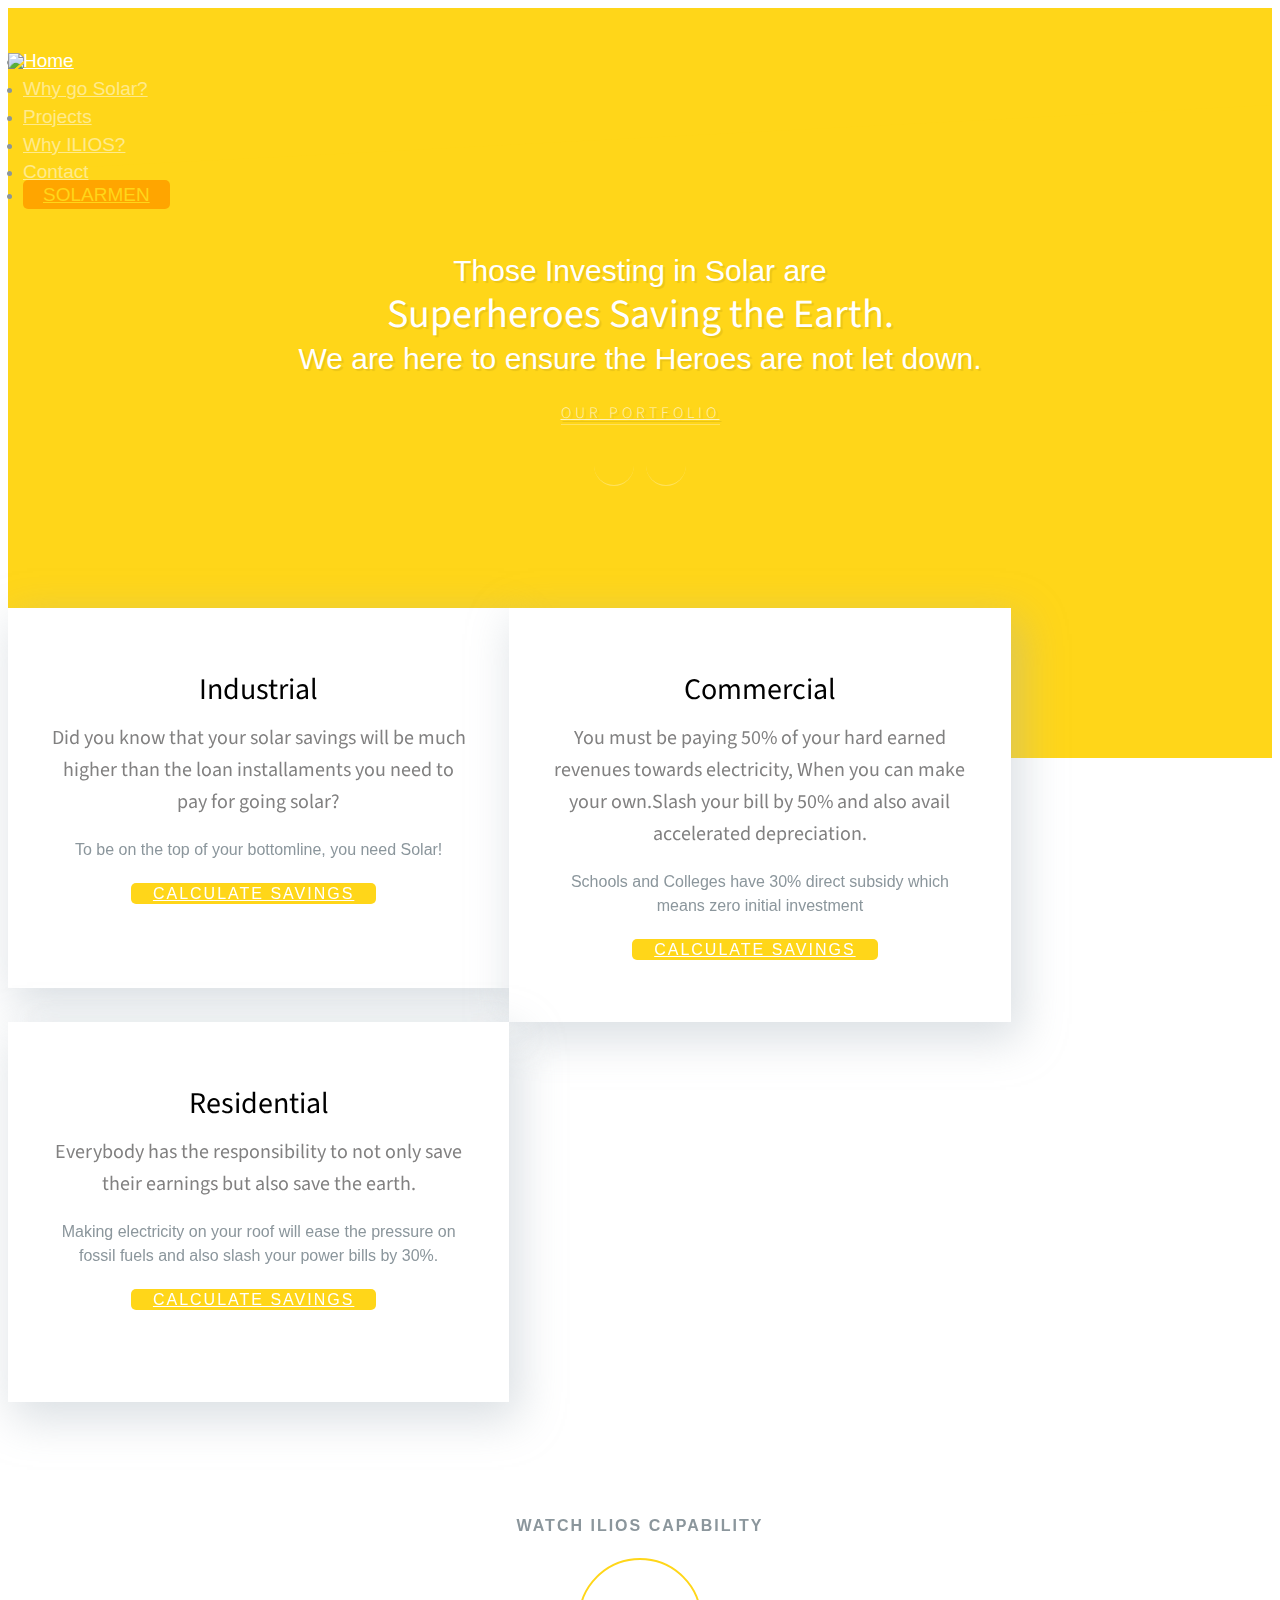
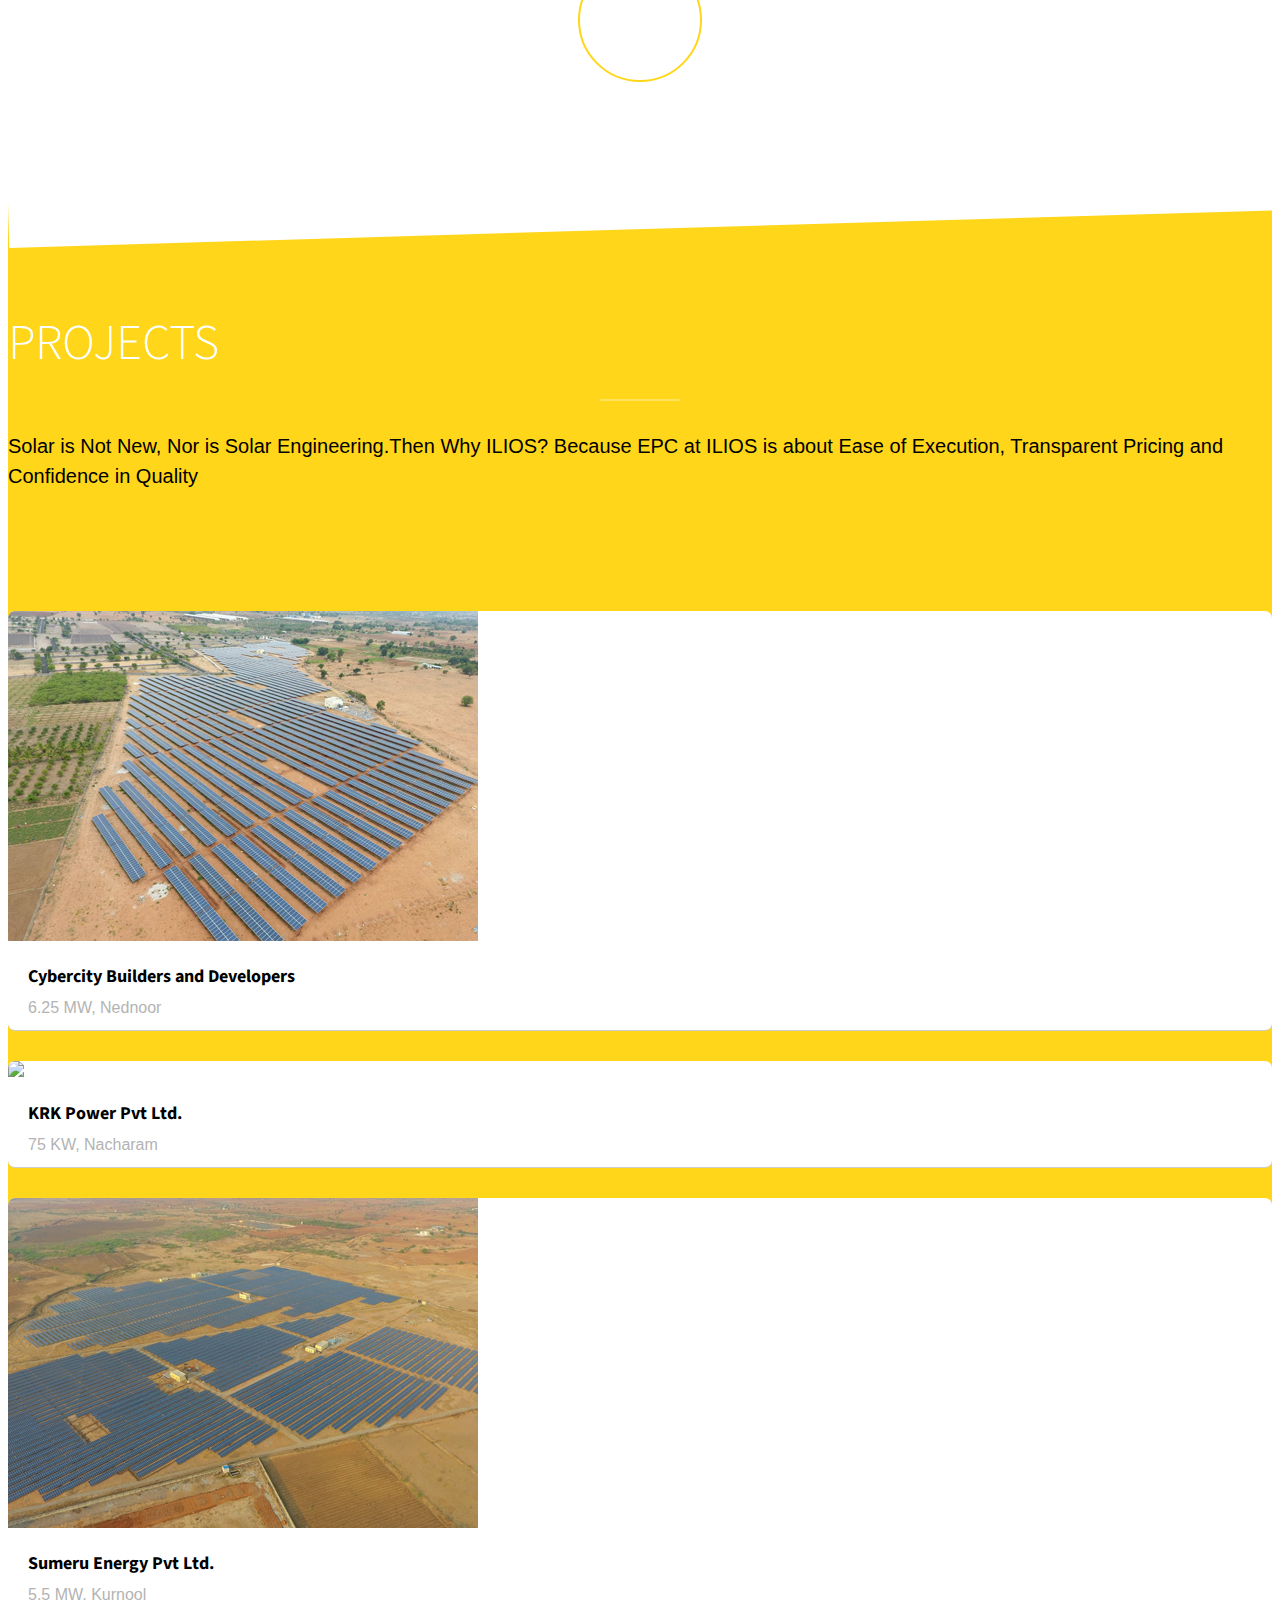
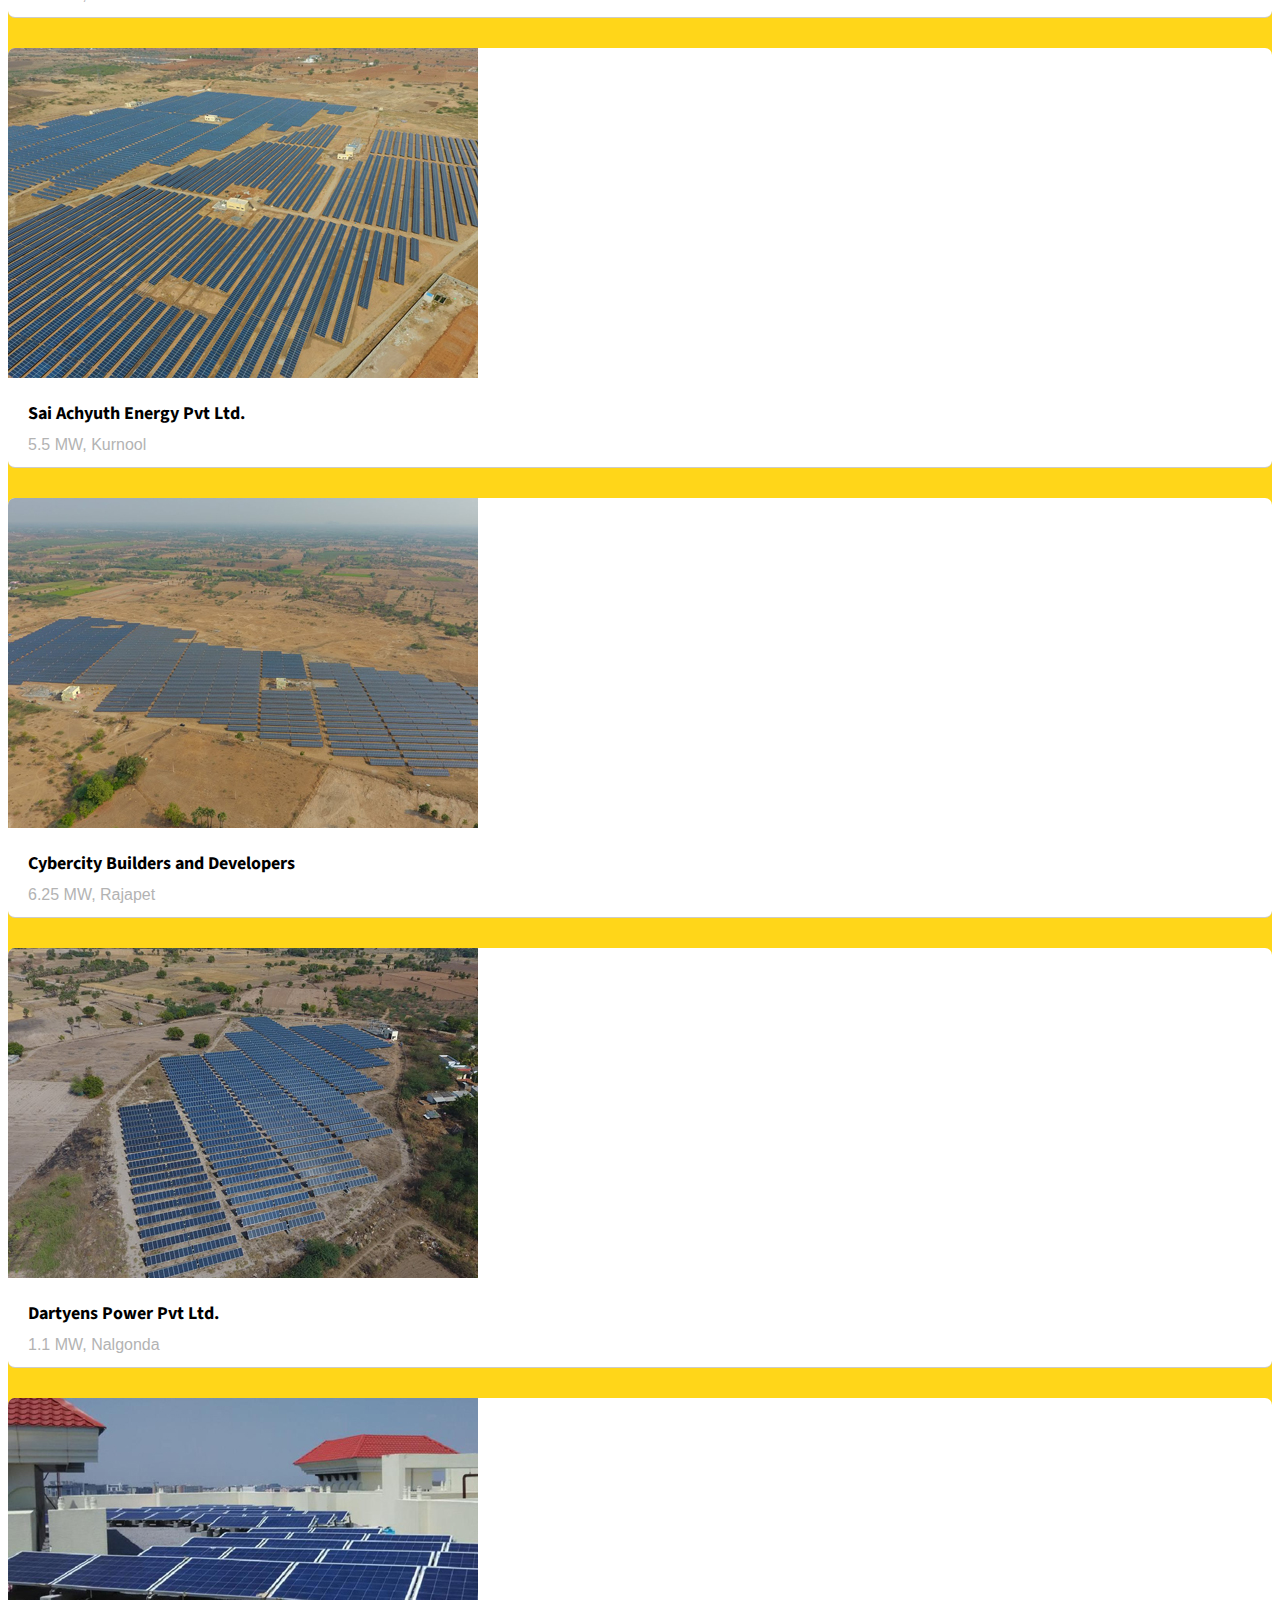
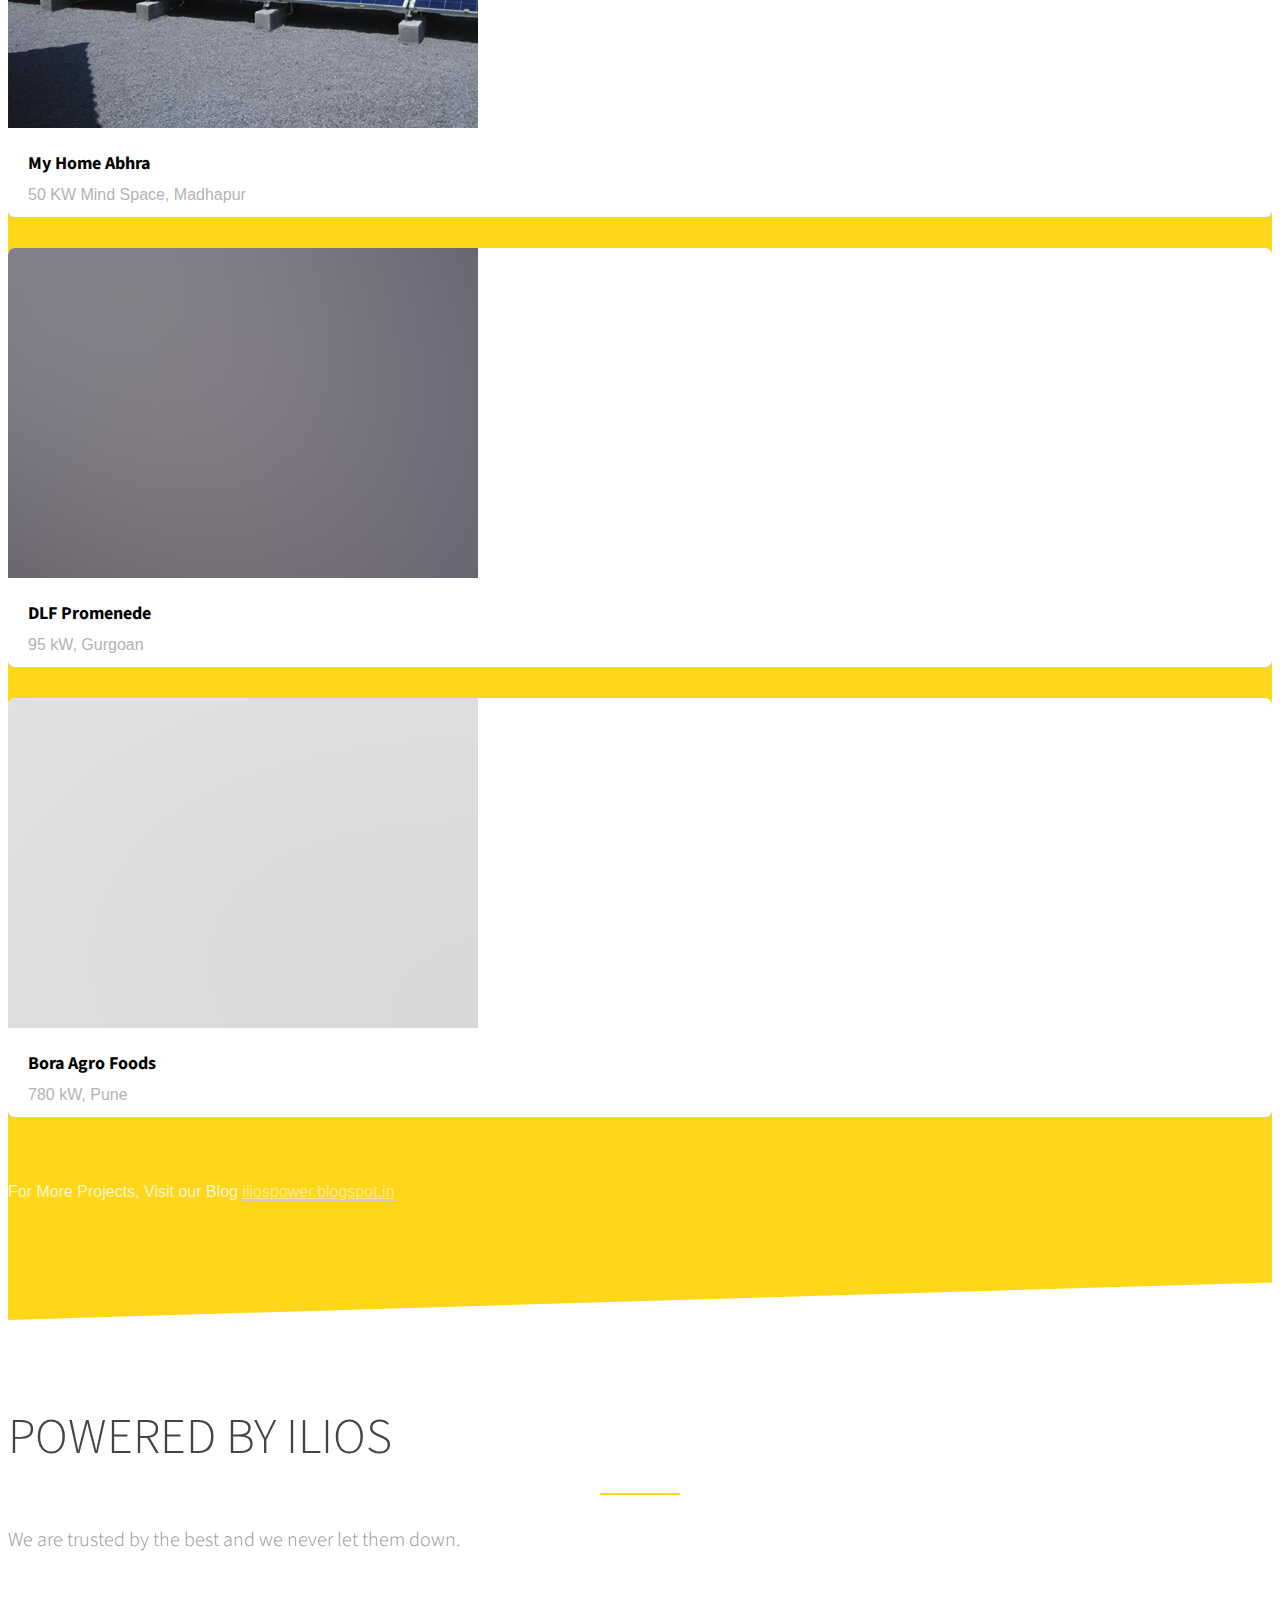
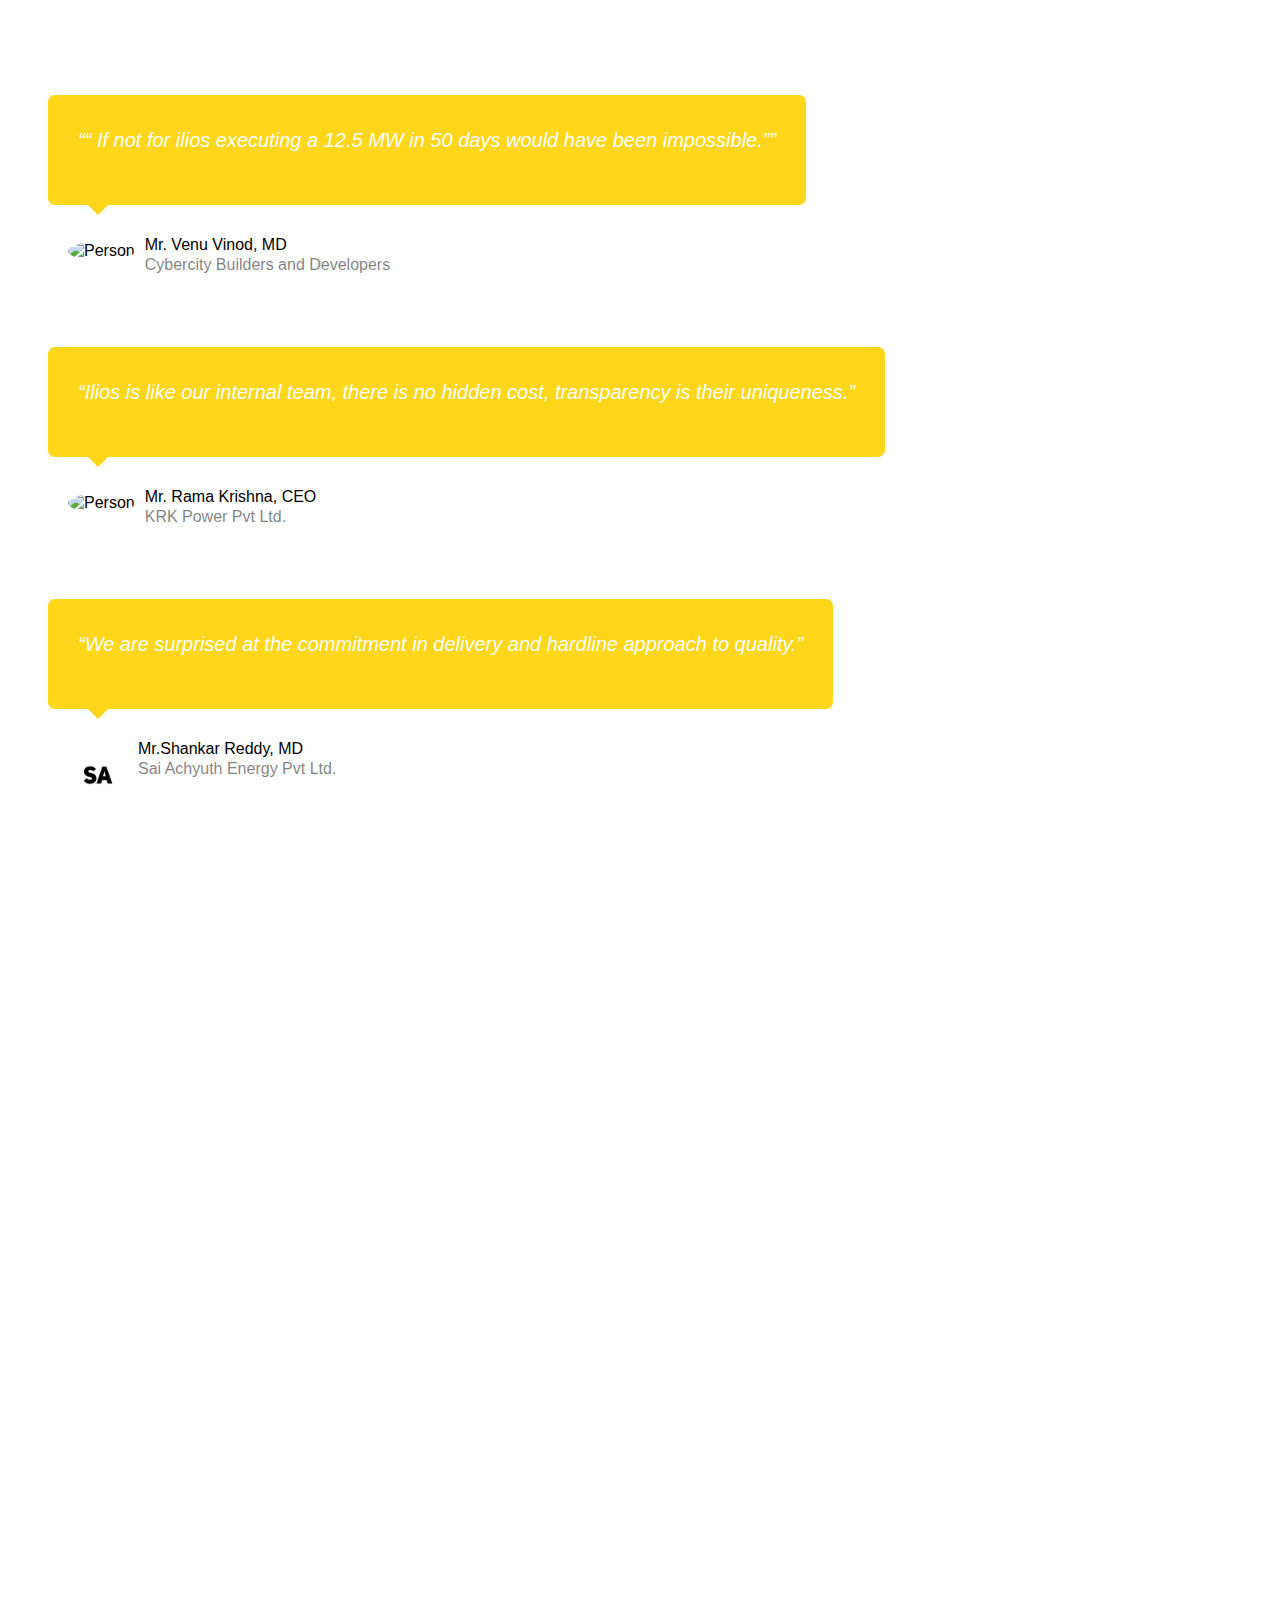
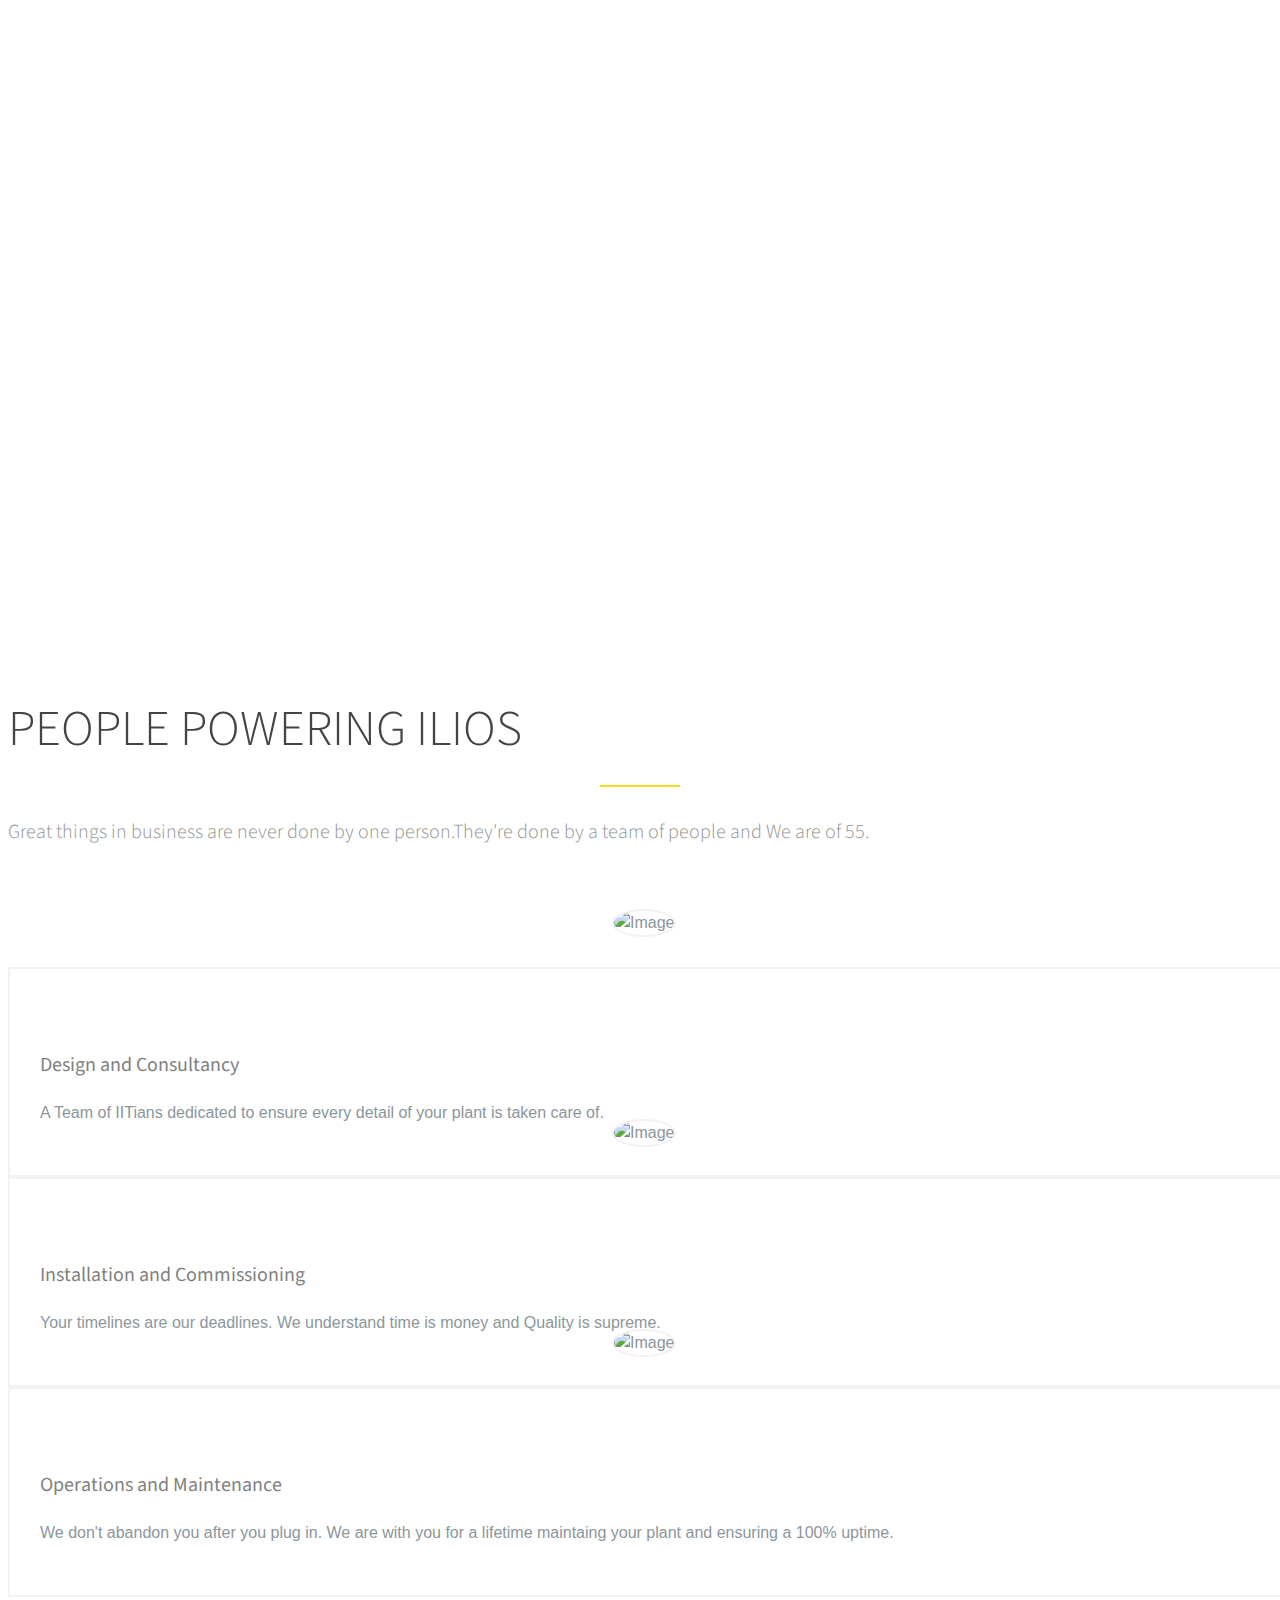
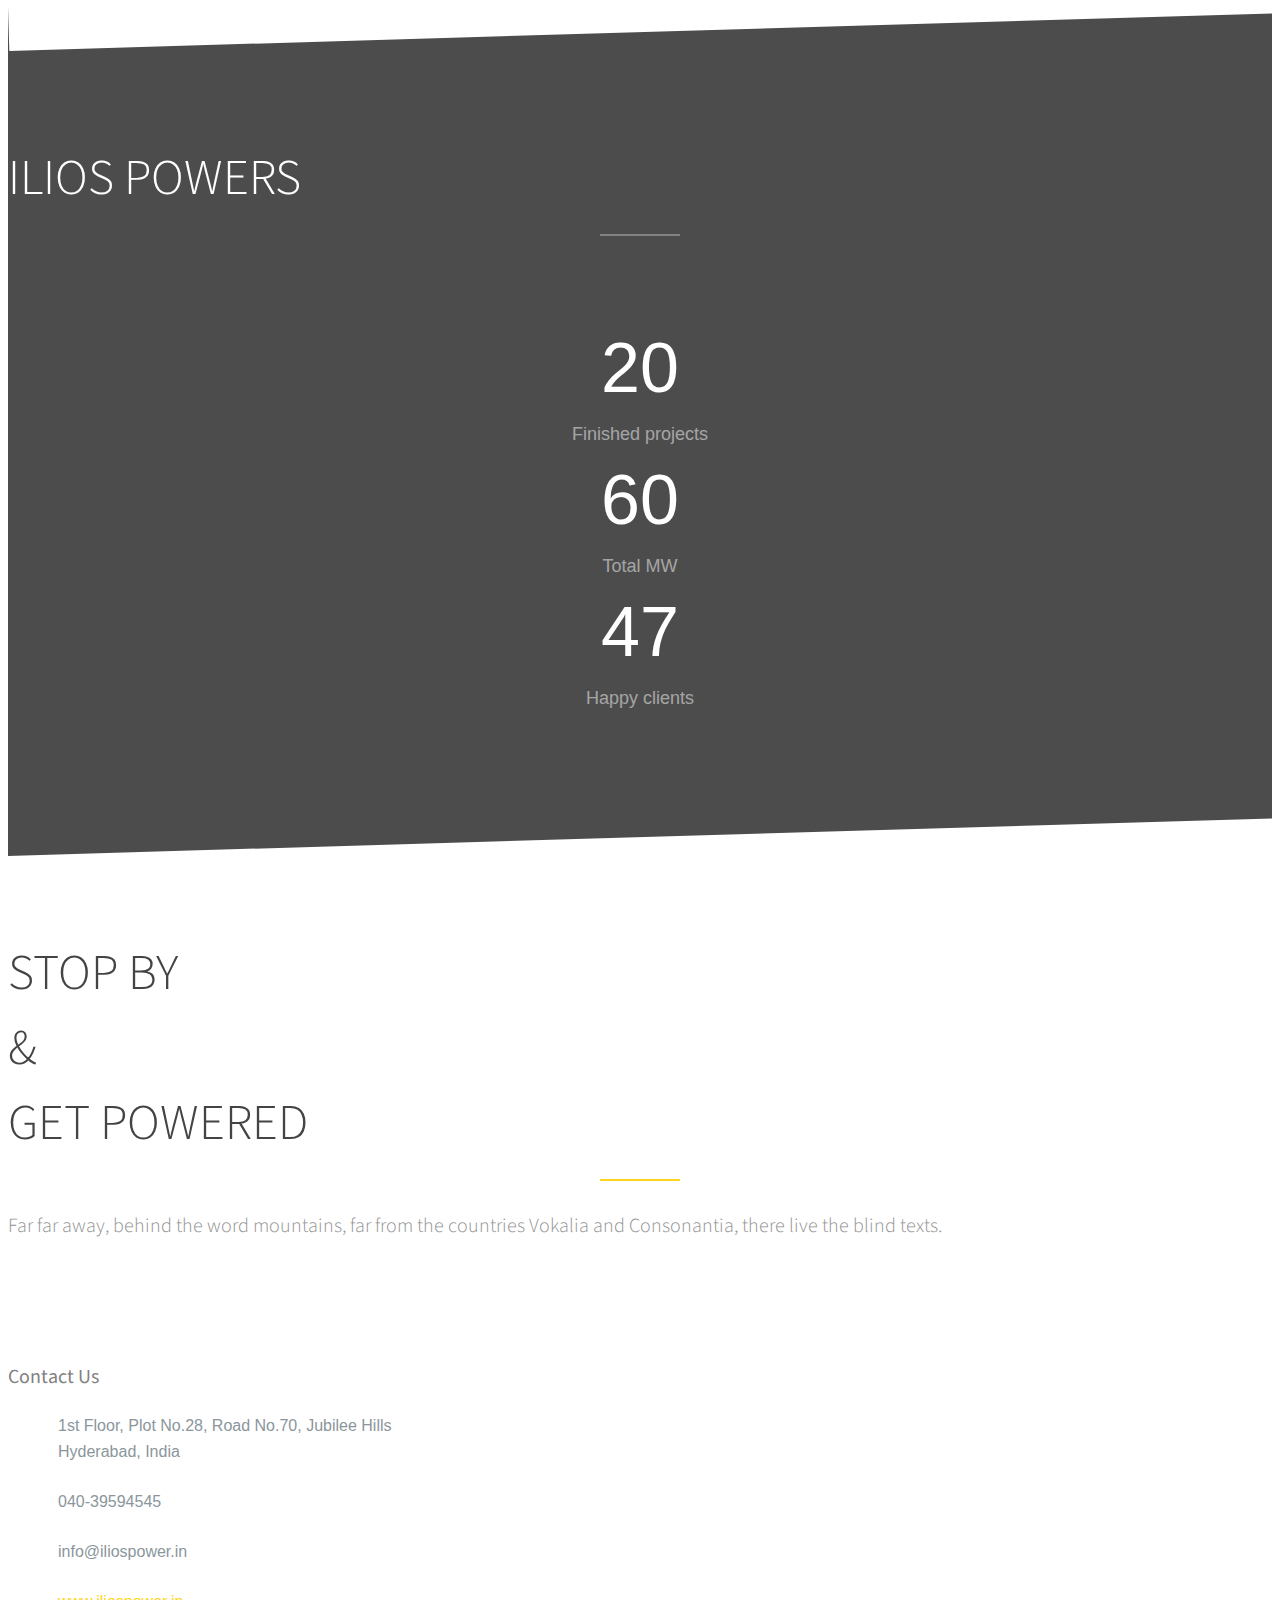
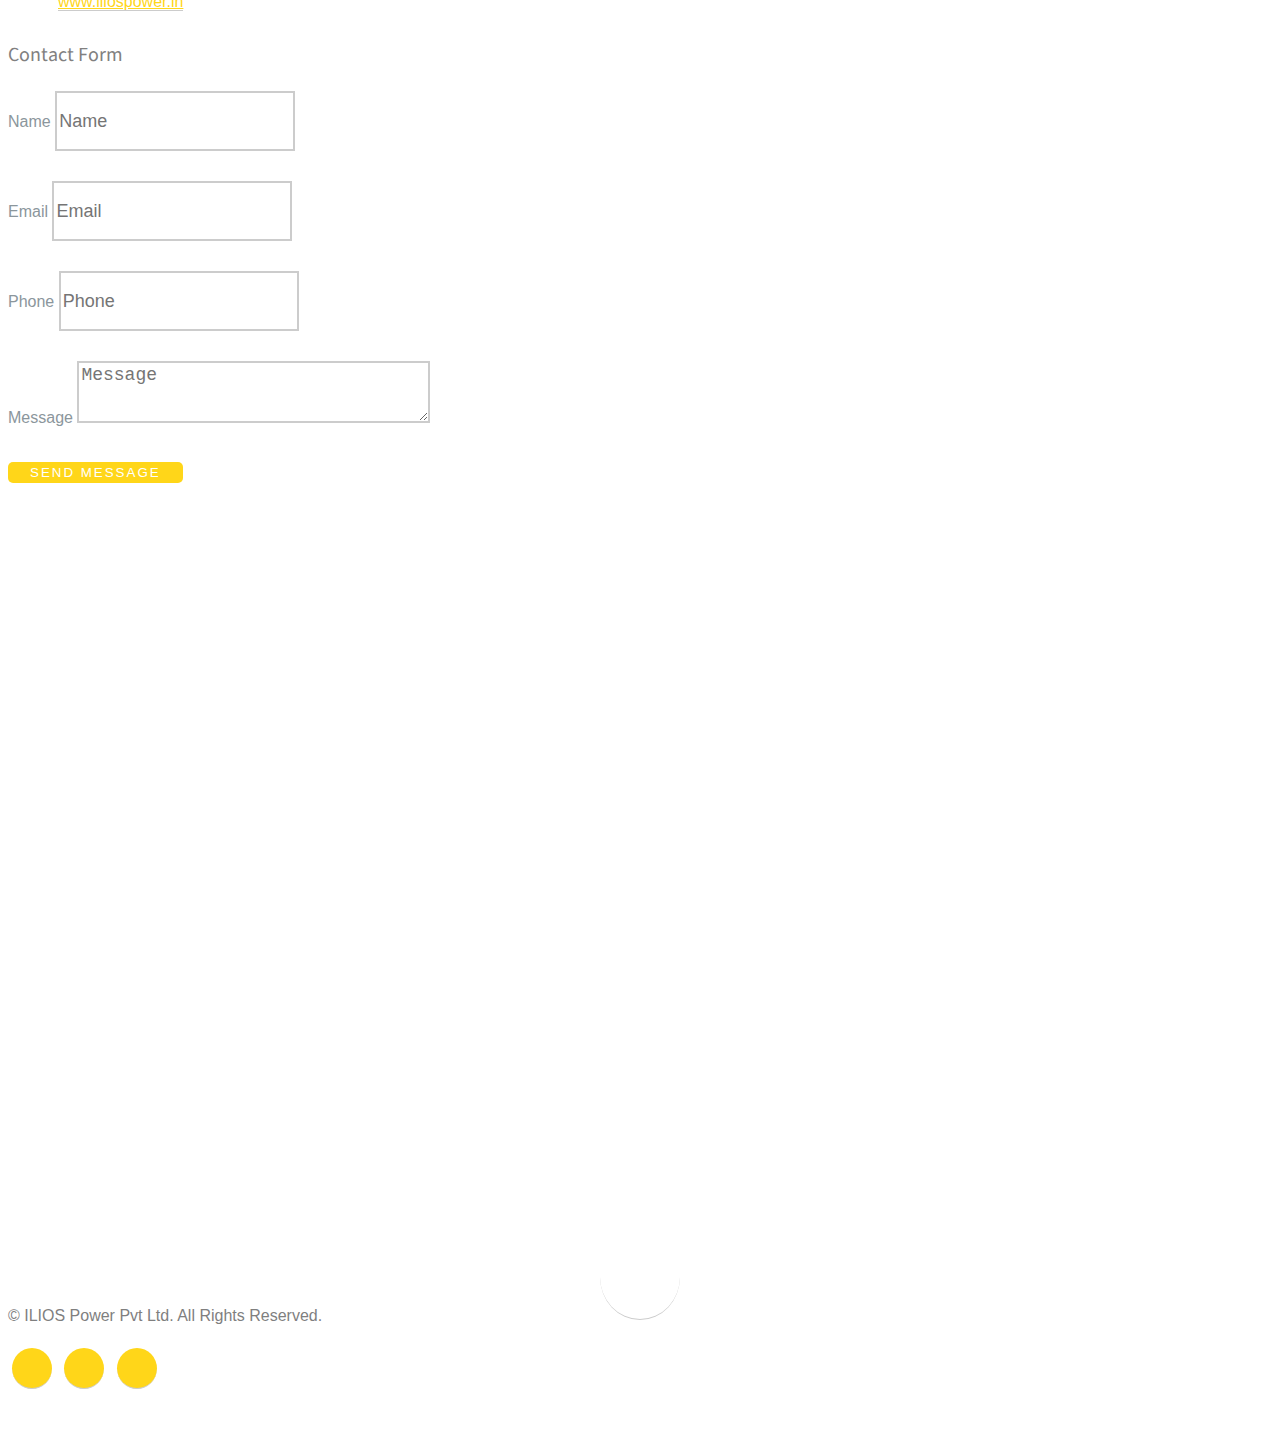
==== commit 35f98130: "Updated index.html" ====
--- a/index.html
+++ b/index.html
@@ -557,36 +557,36 @@
 					<div class="fh5co-person text-center to-animate">
 						<figure><img src="images/person1.jpg" alt="Image"></figure>
 						<h3>Design and Consultancy</h3>
-						<span class="fh5co-position">IIT Madras</span>
+						<span class="fh5co-position"></span>
 						<p>A Team of IITians dedicated to ensure every detail of your plant is taken care of.</p>
-						<ul class="social social-circle">
+						<!-- <ul class="social social-circle">
 							<li><a href="#"><i class="icon-facebook"></i></a></li>
-							<li><a href="#"><i class="icon-linkedin"></i></a></li>
-						</ul>
+							<li><a href="#"><i class="icon-linkedin"></i></a></li> 
+						</ul> -->
 					</div>
 				</div>
 				<div class="col-md-4">
 					<div class="fh5co-person text-center to-animate">
 						<figure><img src="images/person2.jpg" alt="Image"></figure>
 						<h3>Installation and Commissioning</h3>
-						<span class="fh5co-position">IIT Bombay</span>
+						<span class="fh5co-position"></span>
 						<p>Your timelines are our deadlines. We understand time is money and Quality is supreme. </p>
-						<ul class="social social-circle">
+						<!-- <ul class="social social-circle">
 							<li><a href="#"><i class="icon-facebook"></i></a></li>
 							<li><a href="#"><i class="icon-linkedin"></i></a></li>
-						</ul>
+						</ul> -->
 					</div>
 				</div>
 				<div class="col-md-4">
 					<div class="fh5co-person text-center to-animate">
 						<figure><img src="images/person3.jpg" alt="Image"></figure>
 						<h3>Operations and Maintenance</h3>
-						<span class="fh5co-position">IIT Madras</span>
+						<span class="fh5co-position"></span>
 						<p>We don't abandon you after you plug in. We are with you for a lifetime maintaing your plant and ensuring a 100% uptime.</p>
-						<ul class="social social-circle">
+						<!-- <ul class="social social-circle">
 							<li><a href="#"><i class="icon-facebook"></i></a></li>
 							<li><a href="#"><i class="icon-linkedin"></i></a></li>
-						</ul>
+						</ul> -->
 					</div>
 				</div>
 			</div>
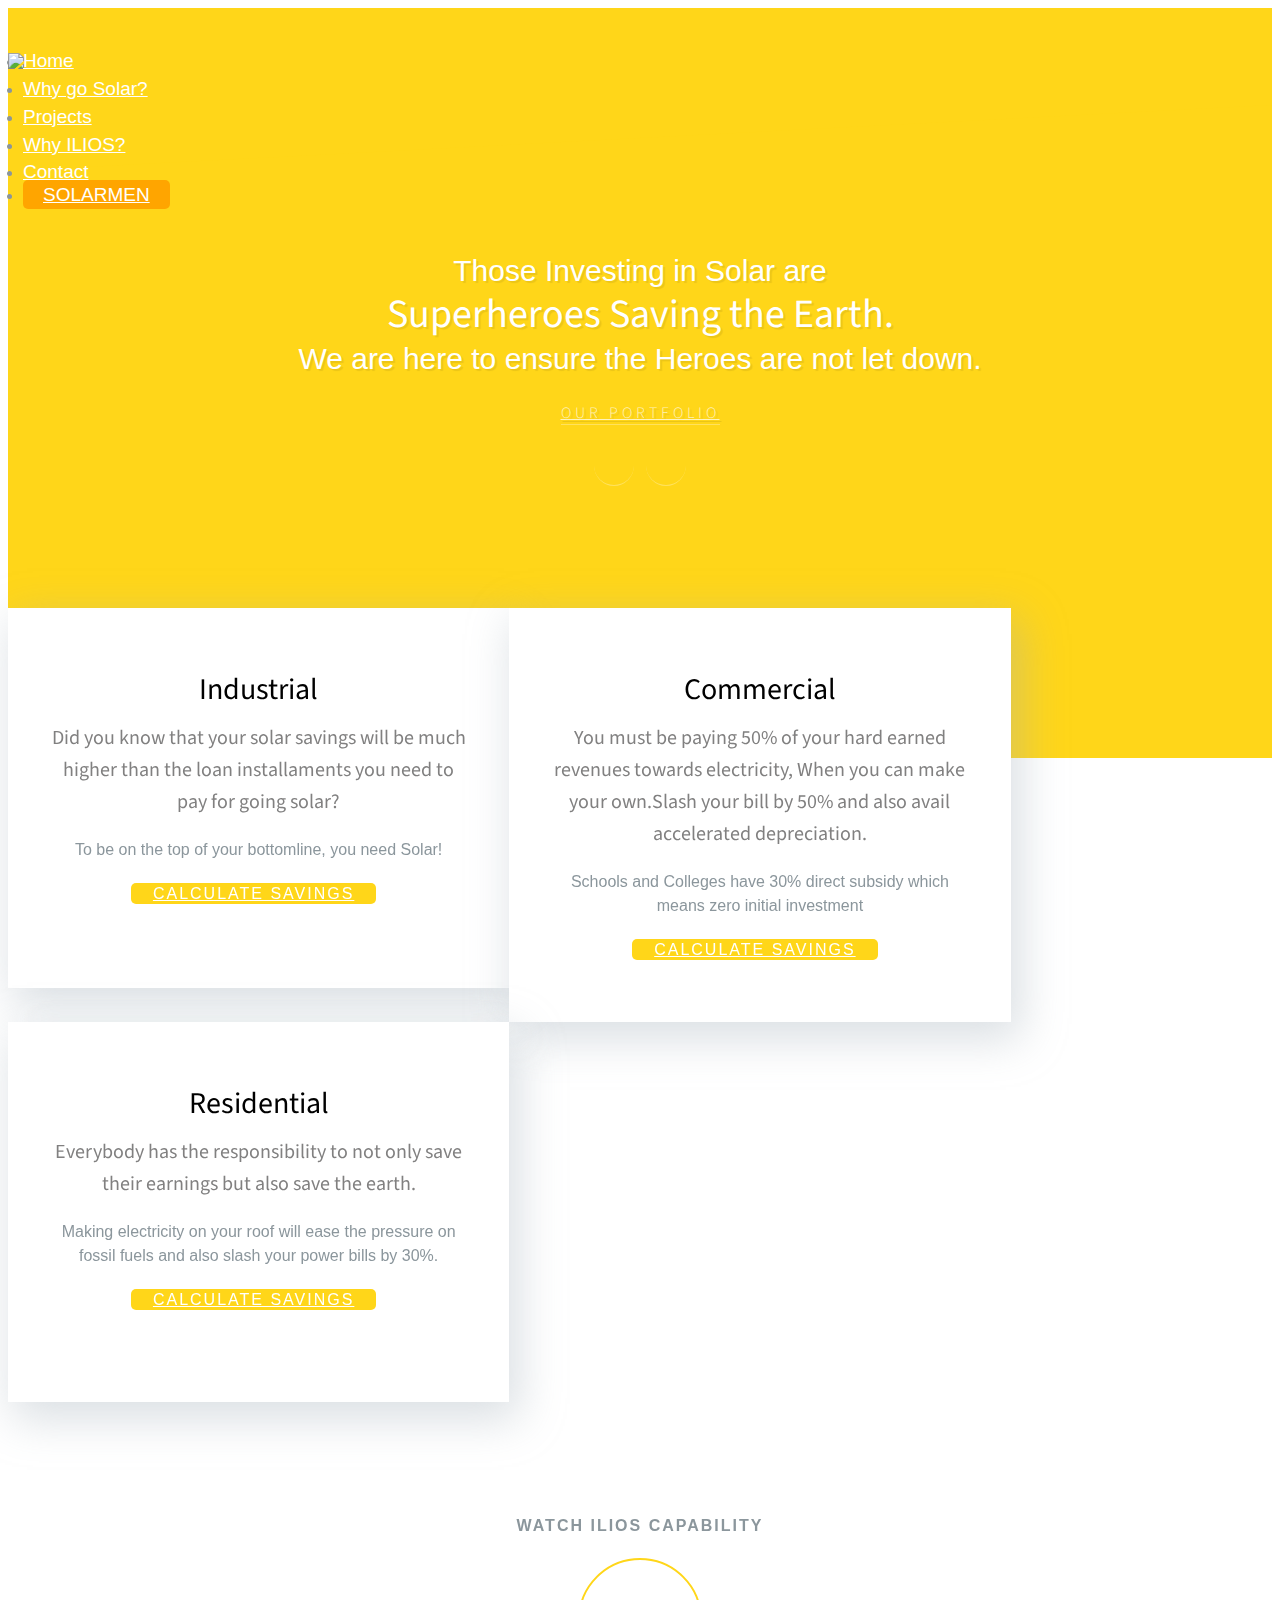
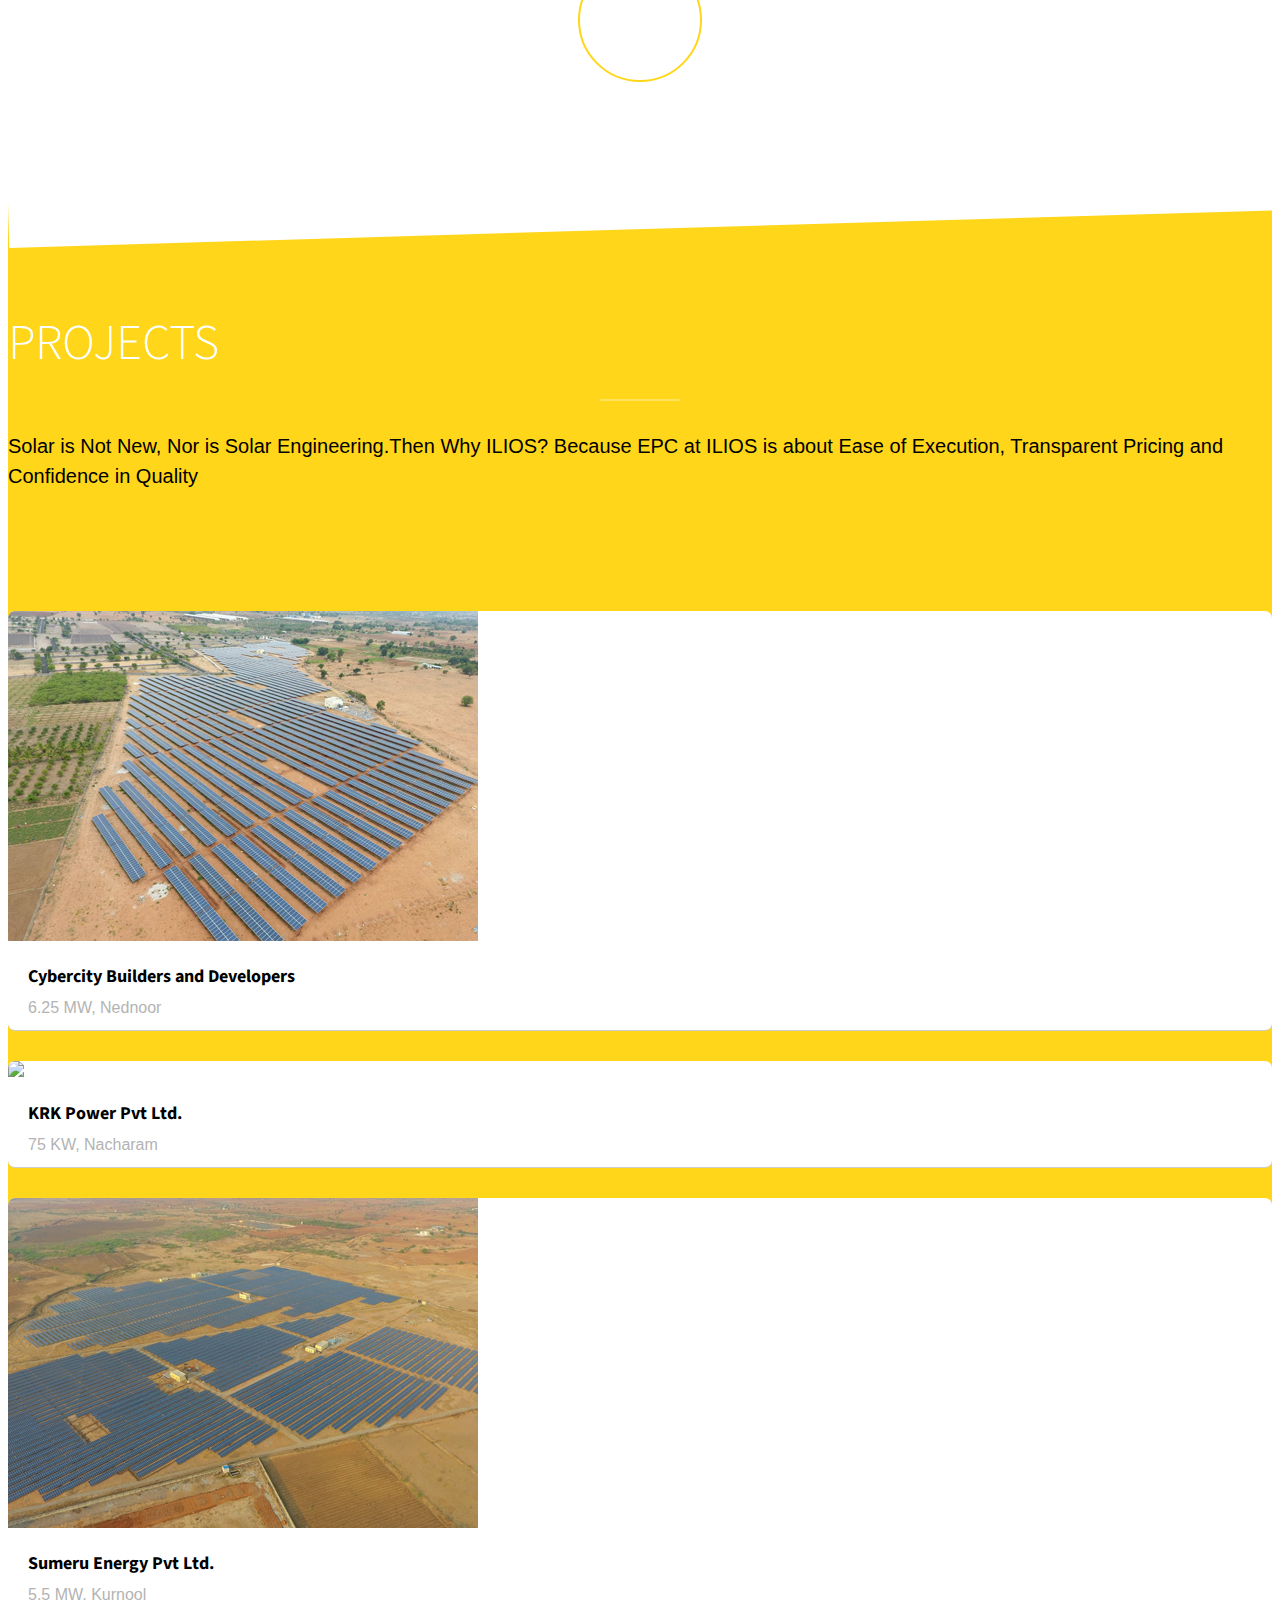
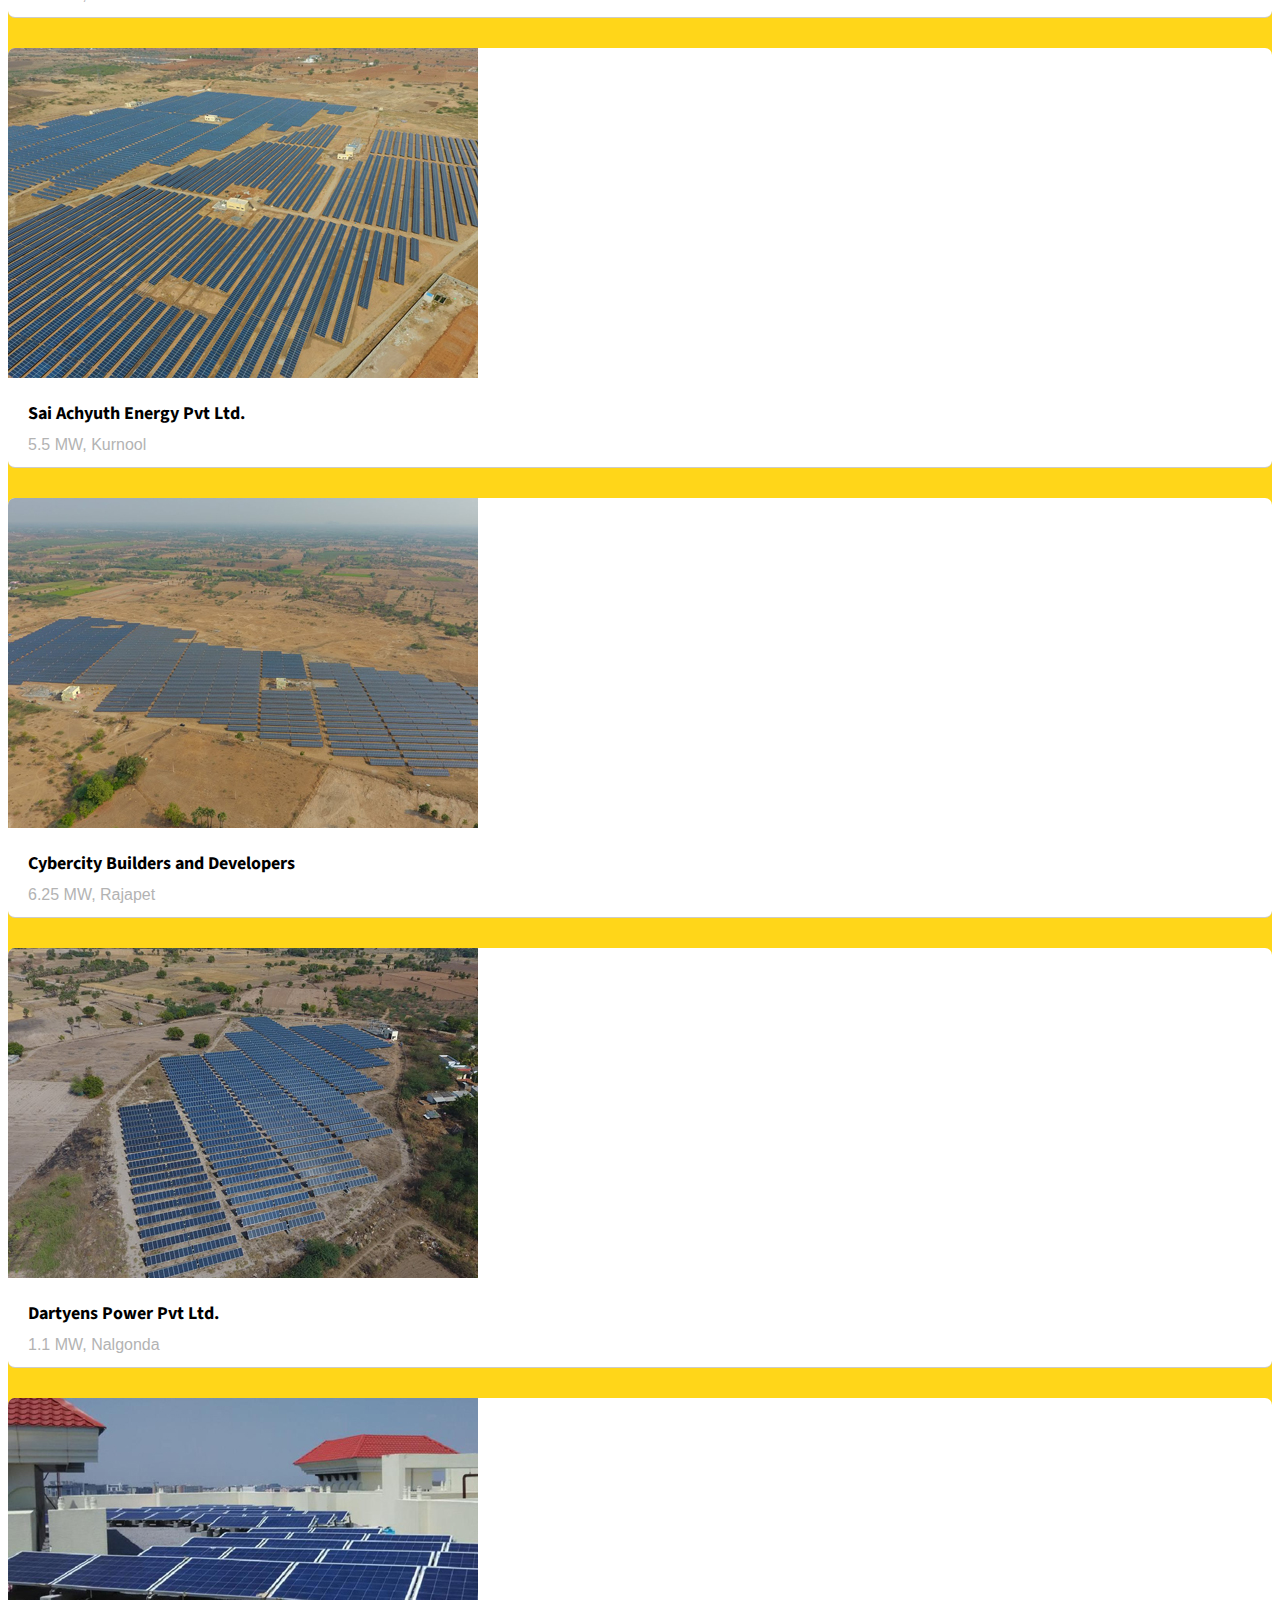
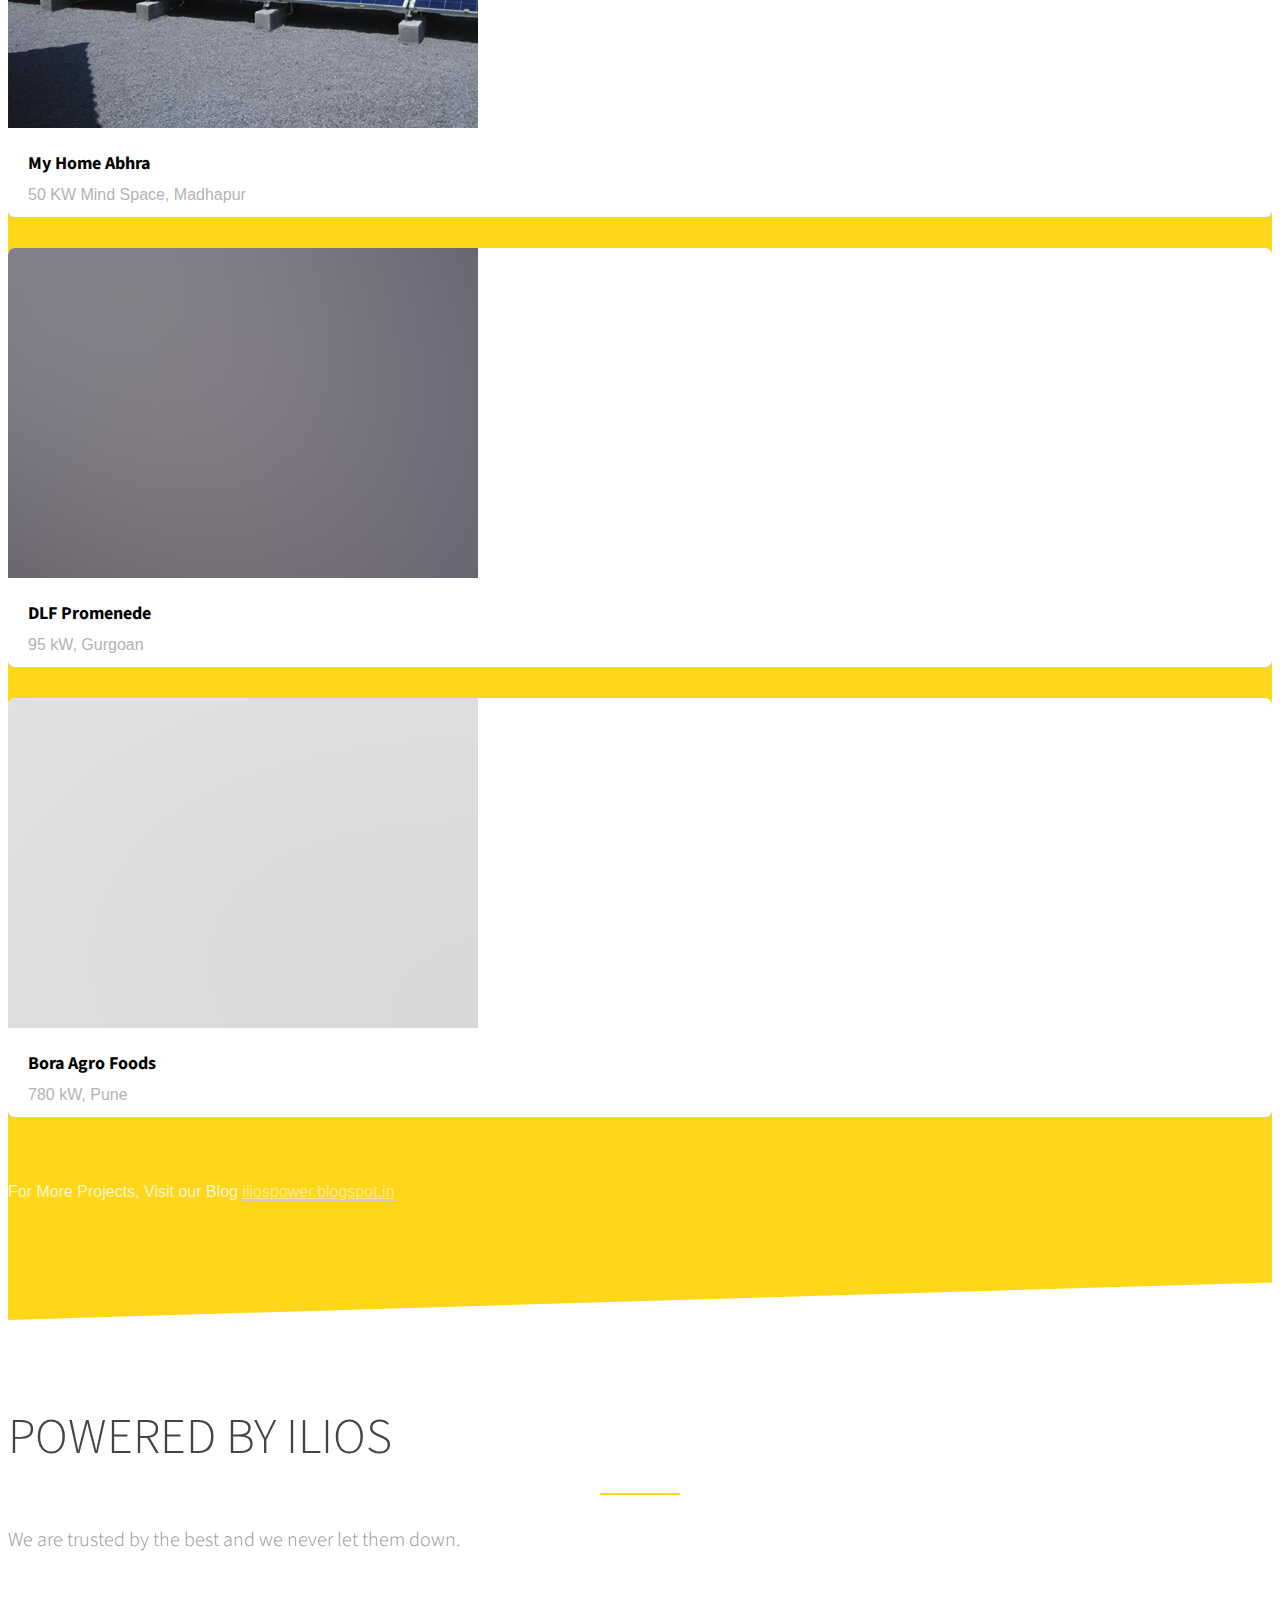
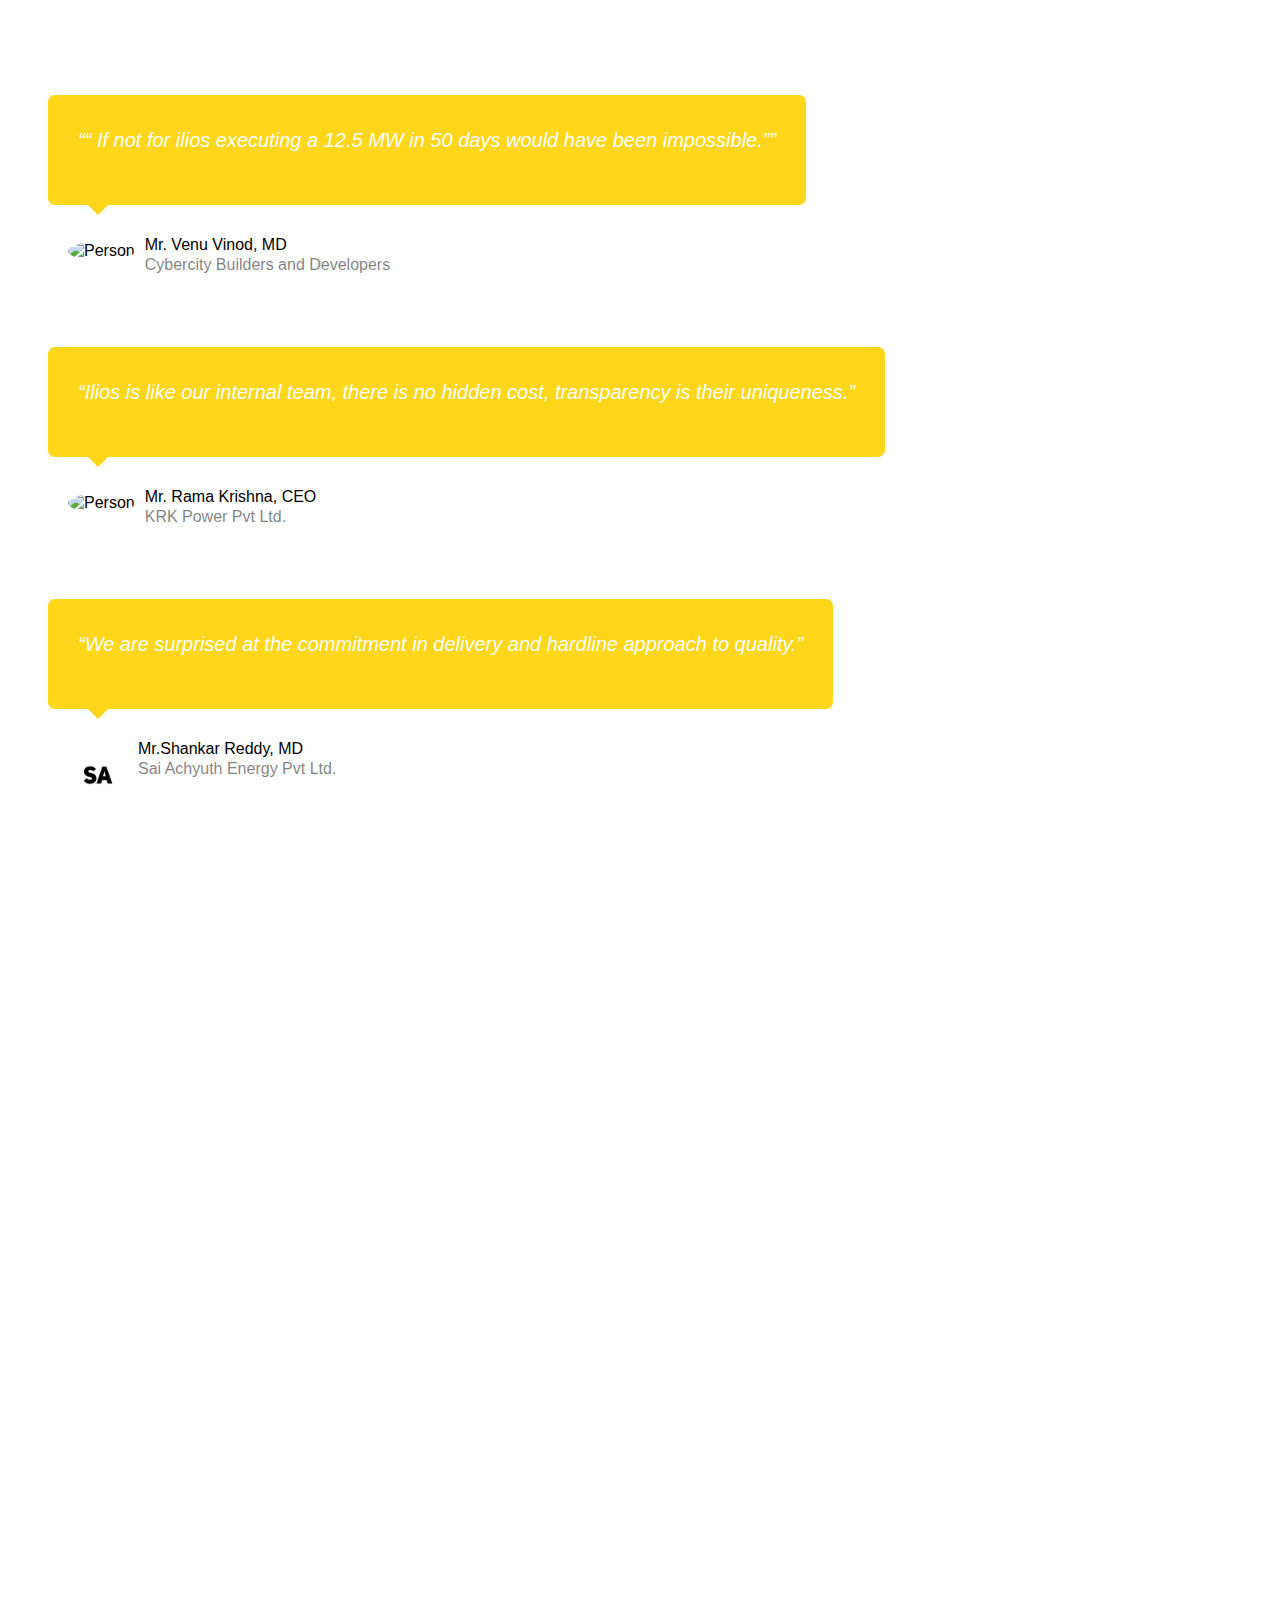
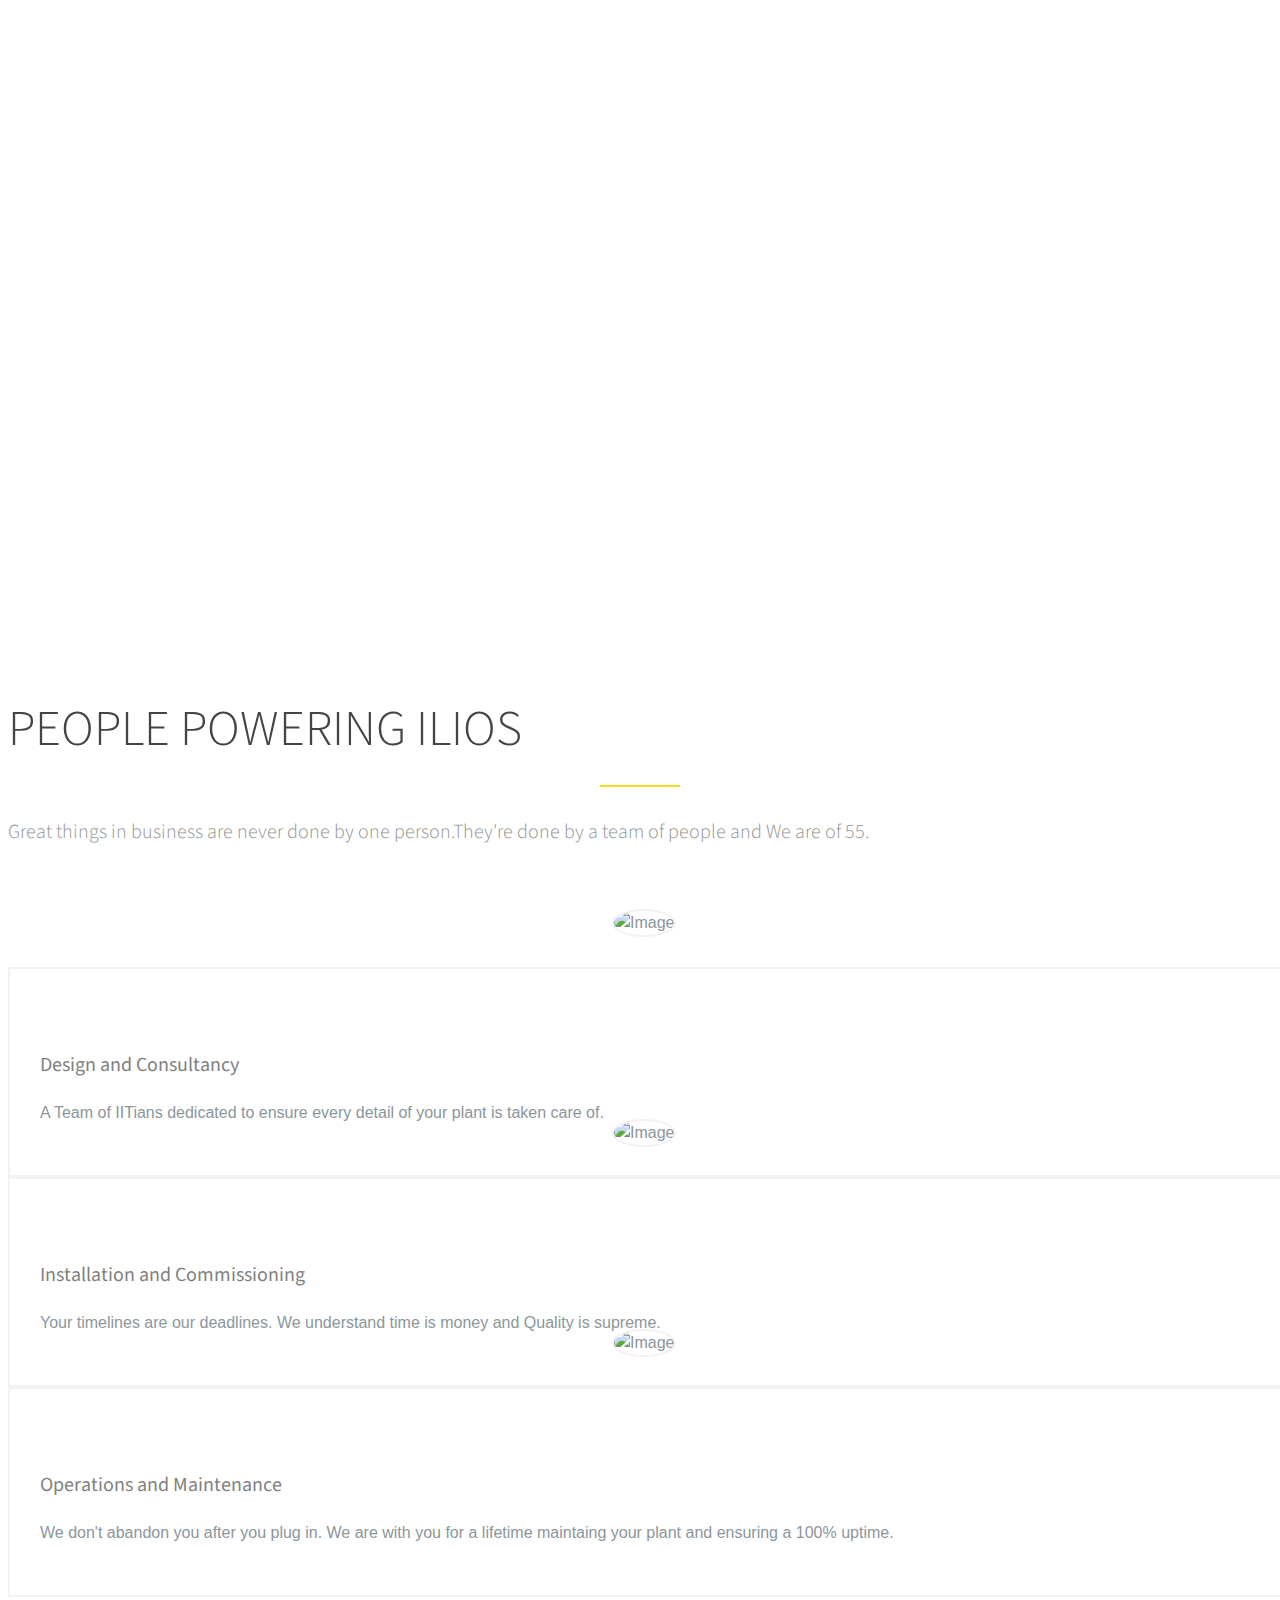
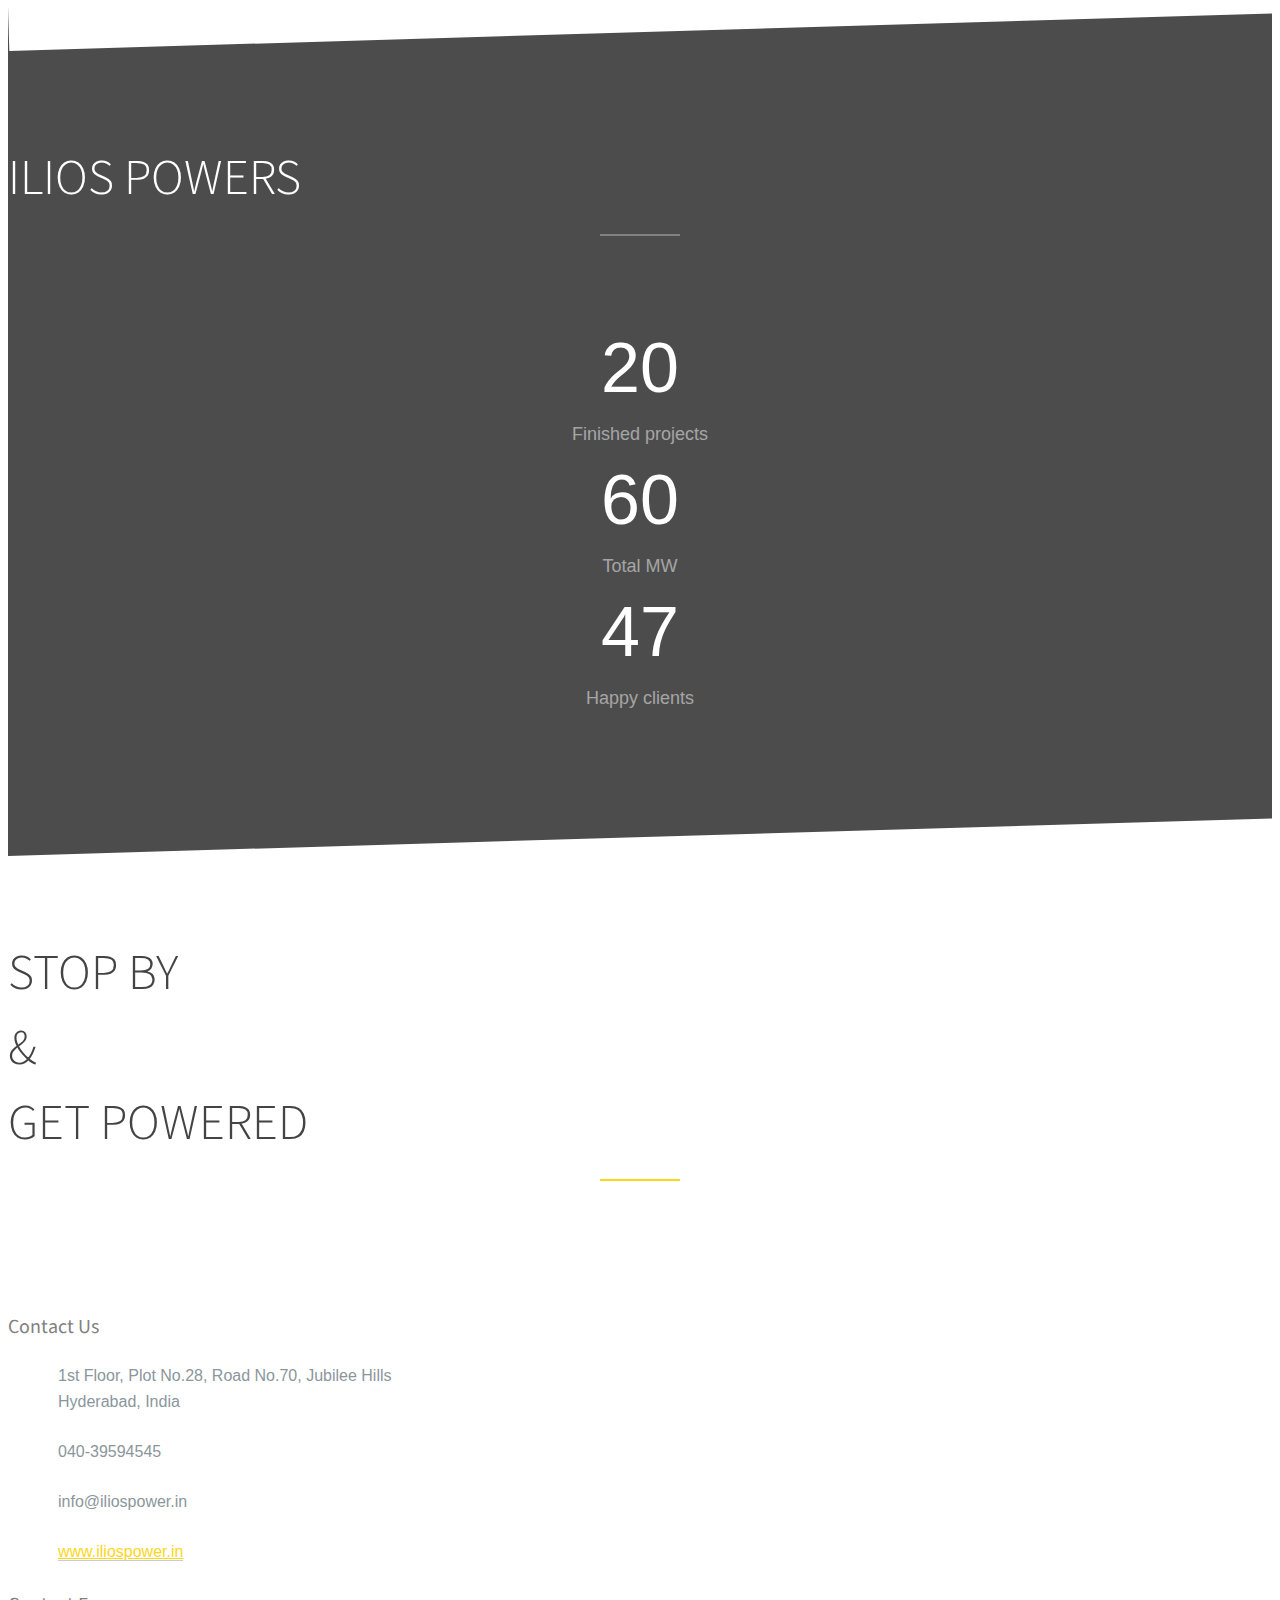
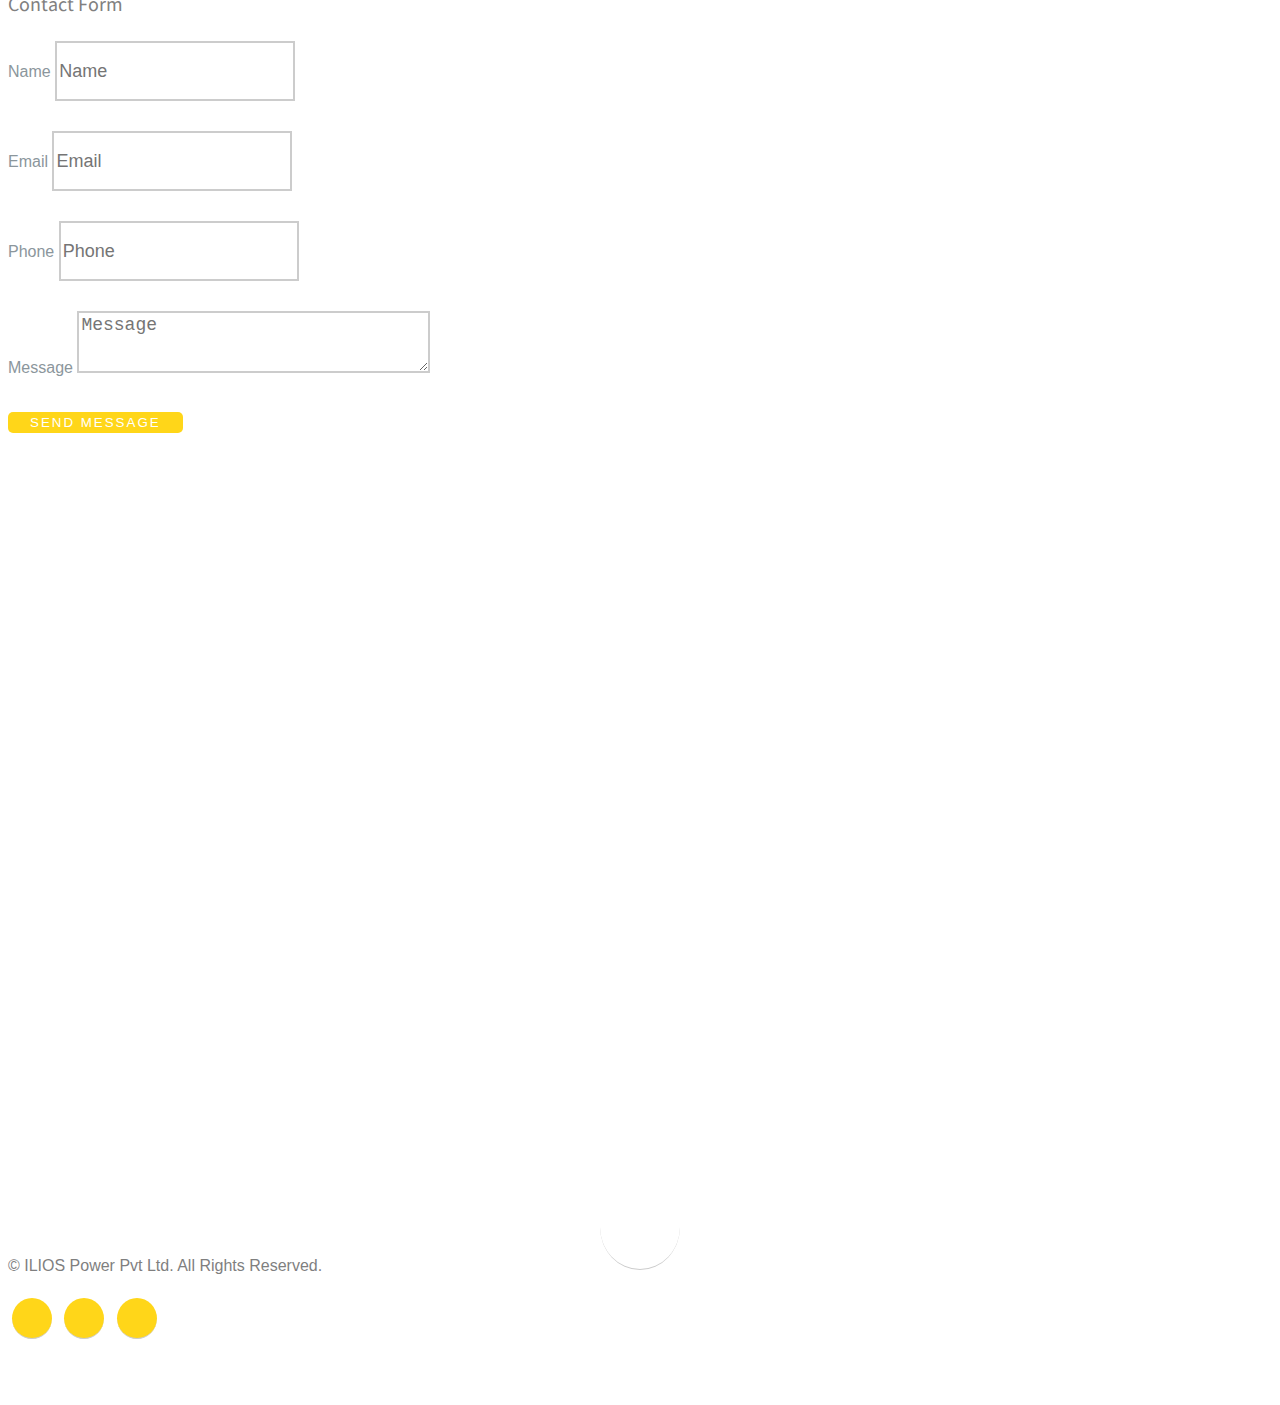
==== commit d41fc62d: "Updated index and style" ====
--- a/index.html
+++ b/index.html
@@ -204,14 +204,14 @@
 			    <nav class="navbar navbar-default">
 		        <div class="navbar-header">
 		        	<!-- Mobile Toggle Menu Button -->
-					<a href="#" class="js-fh5co-nav-toggle fh5co-nav-toggle" data-toggle="collapse" data-target="#navbar" aria-expanded="false" aria-controls="navbar"><i></i></a>
+					<a href="#" class="js-fh5co-nav-toggle fh5co-nav-toggle" data-toggle="collapse" data-target="#navbar" aria-expanded="false" aria-controls="navbar"><i></i></a> 
 					<!-- <h1 id="fh5co-logo" class="pull-left"><a href="index.html"><img src="images/logo.png" style="position:absolute; top: 10px;" alt=""></a></h1> -->
 		         <a class="navbar-brand" href="index.html" style="border-bottom: none"><img src="images/logo.png" style="position:absolute; top: 5px" ></a> 
 		        </div>
 		        <div id="navbar" class="navbar-collapse collapse">
 		          <ul class="nav navbar-nav navbar-right bb">
 		            <li class="active"><a href="#" data-nav-section="home"><span>Home</span></a></li>
-			    <li><a href="#" data-nav-section="three"><span>Why go Solar?</span></a></li>
+			    	<li><a href="#" data-nav-section="three"><span>Why go Solar?</span></a></li>
 		            <li><a href="#" data-nav-section="work"><span>Projects</span></a></li>
 		            <li class="dropdown"><a href="#">Why ILIOS?</a>   
 					  <div class="dropdown-content" style="border-radius: 20%">
@@ -223,7 +223,7 @@
 					  </div>
 					 </li>	
 		            <li><a href="#" data-nav-section="contact"><span>Contact</span></a></li>		            
-					<li class="fh5co-special" style="margin-top: -5px;"><a href="contact.html" class="solarmen" style="color: #ffd619"> SOLARMEN</a></li>
+					<li class="fh5co-special" style="margin-top: -5px;"><a href="contact.html" class="solarmen" style="color: #fff"> SOLARMEN</a></li>
 		          </ul>
 		        </div>
 			    </nav>
@@ -611,7 +611,7 @@
 				</div>
 				<div class="col-md-4 col-sm-6 col-xs-12">
 					<div class="fh5co-counter to-animate">
-						<i class="fh5co-counter-icon icon-code to-animate-2"></i>
+						<i class="fh5co-counter-icon icon-bulb to-animate-2"></i>
 						<span class="fh5co-counter-number js-counter" data-from="0" data-to="60" data-speed="5000" data-refresh-interval="50">60</span>
 						<span class="fh5co-counter-label">Total MW</span>
 					</div>
@@ -642,7 +642,7 @@
 
 					<div class="row">
 						<div class="col-md-8 col-md-offset-2 subtext to-animate">
-							<h3>Far far away, behind the word mountains, far from the countries Vokalia and Consonantia, there live the blind texts.</h3>
+							<h3></h3>
 						</div>
 					</div>
 				</div>
--- a/css/style.css
+++ b/css/style.css
@@ -222,14 +222,14 @@
     -o-transition: 0.3s;
     transition: 0.3s;
   }
-  #fh5co-header #navbar li a:hover {
+   #fh5co-header #navbar li a:hover {
     color: #ffd619 !important;
   }
   #fh5co-header #navbar li a span:before {
-    background: transparent !important;
+    background: white !important;
   }
   #fh5co-header #navbar li.active a {
-    background: transparent;
+    background: white;
     background: none;
     color: #ffd619 !important;
   }
@@ -245,7 +245,7 @@
 }
 #fh5co-header #navbar li a {
   font-family: "themify", sans-serif;
-  color: rgba(255, 255, 255, 0.5);
+  color: white;
   position: relative;
   font-size: 19px;
   font-weight: 300;
@@ -258,10 +258,10 @@
 
 #fh5co-header #navbar li a:hover {
   color: #fff;
-}
+} 
 
 #fh5co-header #navbar li.active a {
-  background: transparent;
+  background: white;
   background: none;
   color: #fff;
 }
--- a/css/style.css
+++ b/css/style.css
@@ -222,14 +222,14 @@
     -o-transition: 0.3s;
     transition: 0.3s;
   }
-  #fh5co-header #navbar li a:hover {
+   #fh5co-header #navbar li a:hover {
     color: #ffd619 !important;
   }
   #fh5co-header #navbar li a span:before {
-    background: transparent !important;
+    background: white !important;
   }
   #fh5co-header #navbar li.active a {
-    background: transparent;
+    background: white;
     background: none;
     color: #ffd619 !important;
   }
@@ -245,7 +245,7 @@
 }
 #fh5co-header #navbar li a {
   font-family: "themify", sans-serif;
-  color: rgba(255, 255, 255, 0.5);
+  color: white;
   position: relative;
   font-size: 19px;
   font-weight: 300;
@@ -258,10 +258,10 @@
 
 #fh5co-header #navbar li a:hover {
   color: #fff;
-}
+} 
 
 #fh5co-header #navbar li.active a {
-  background: transparent;
+  background: white;
   background: none;
   color: #fff;
 }
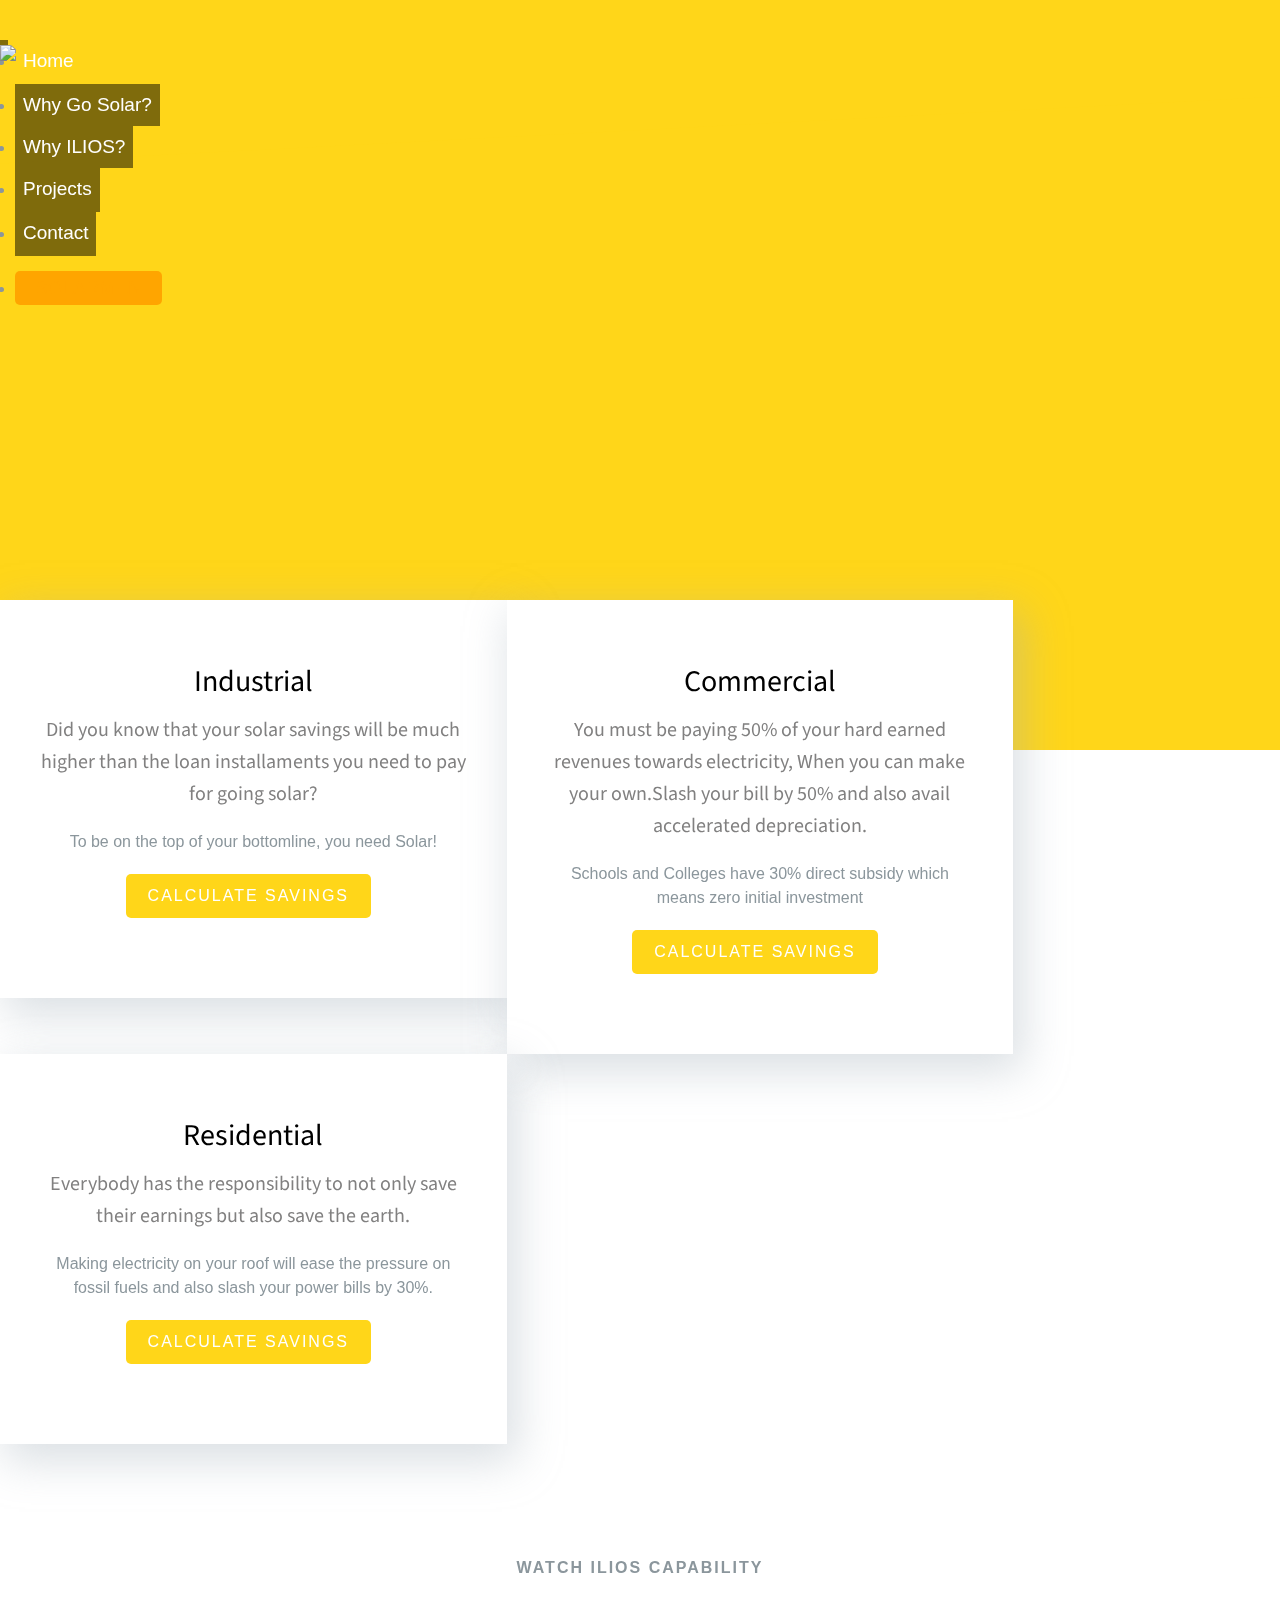
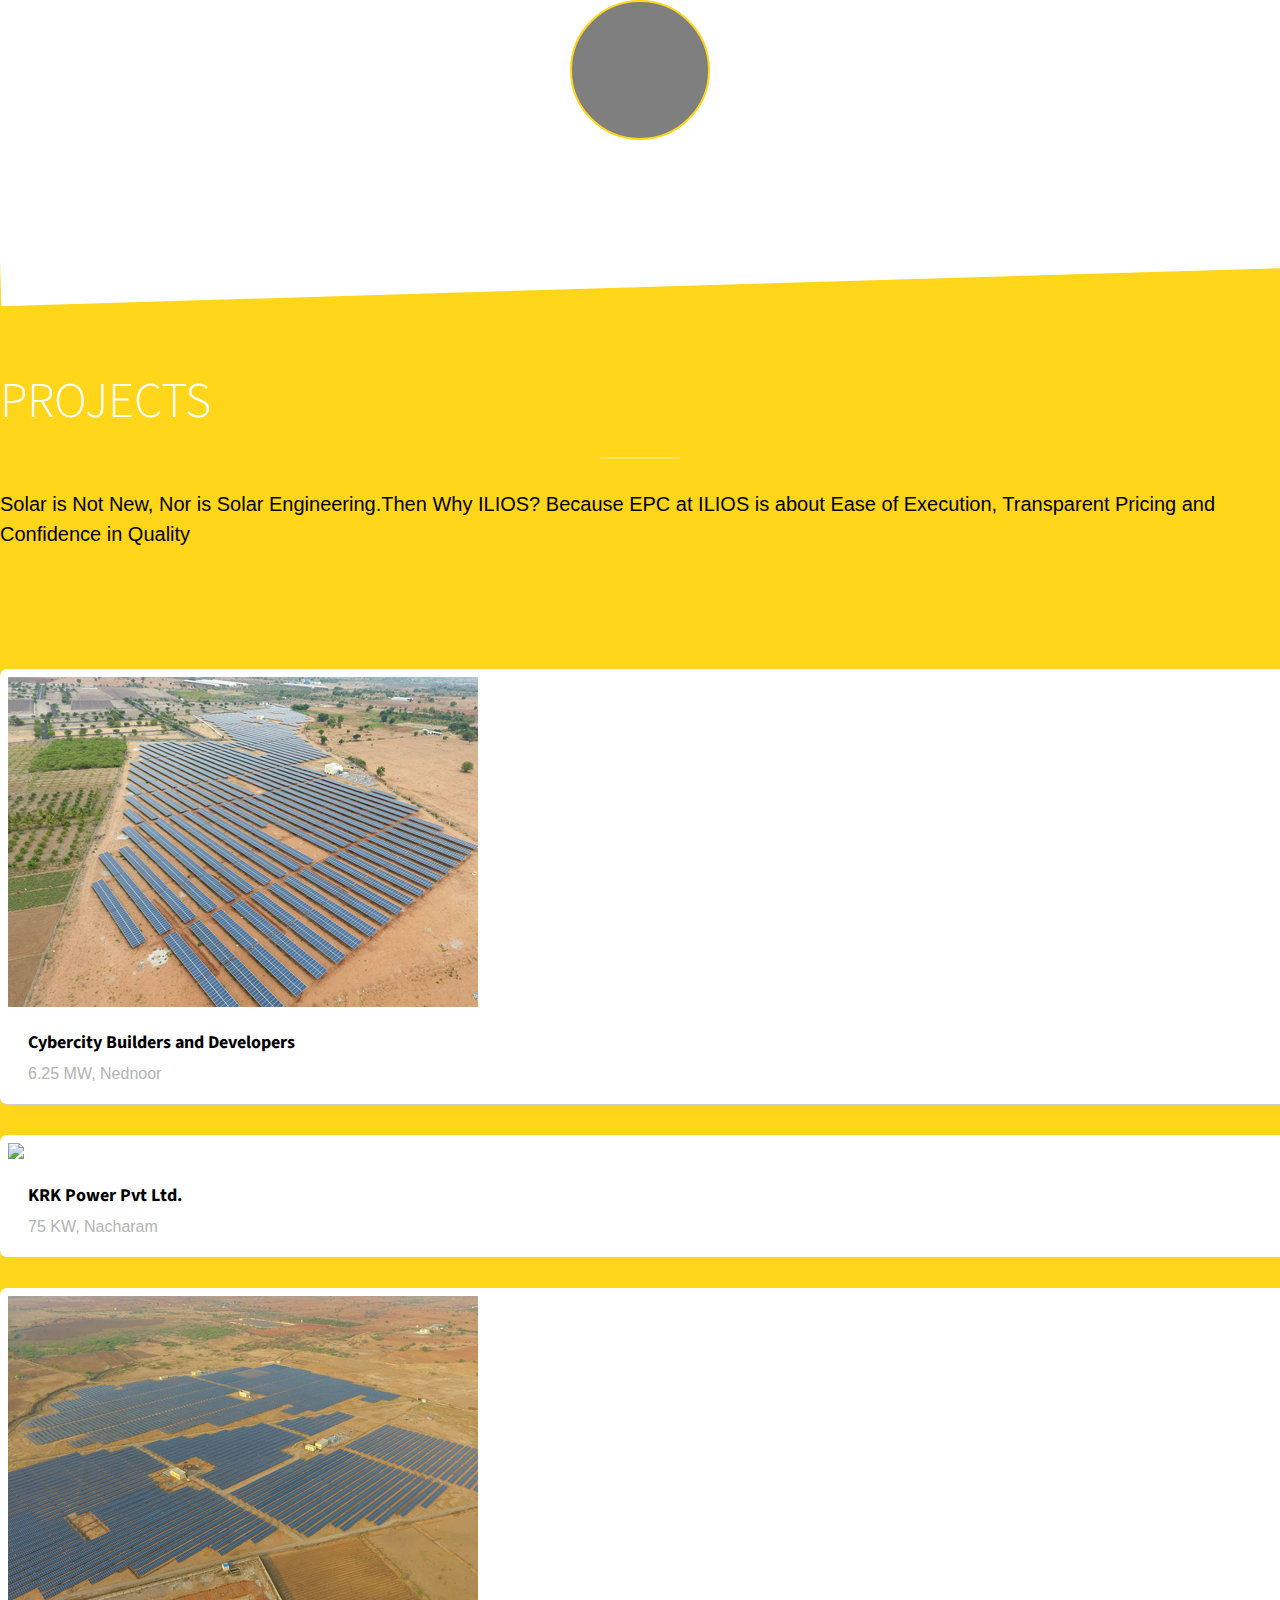
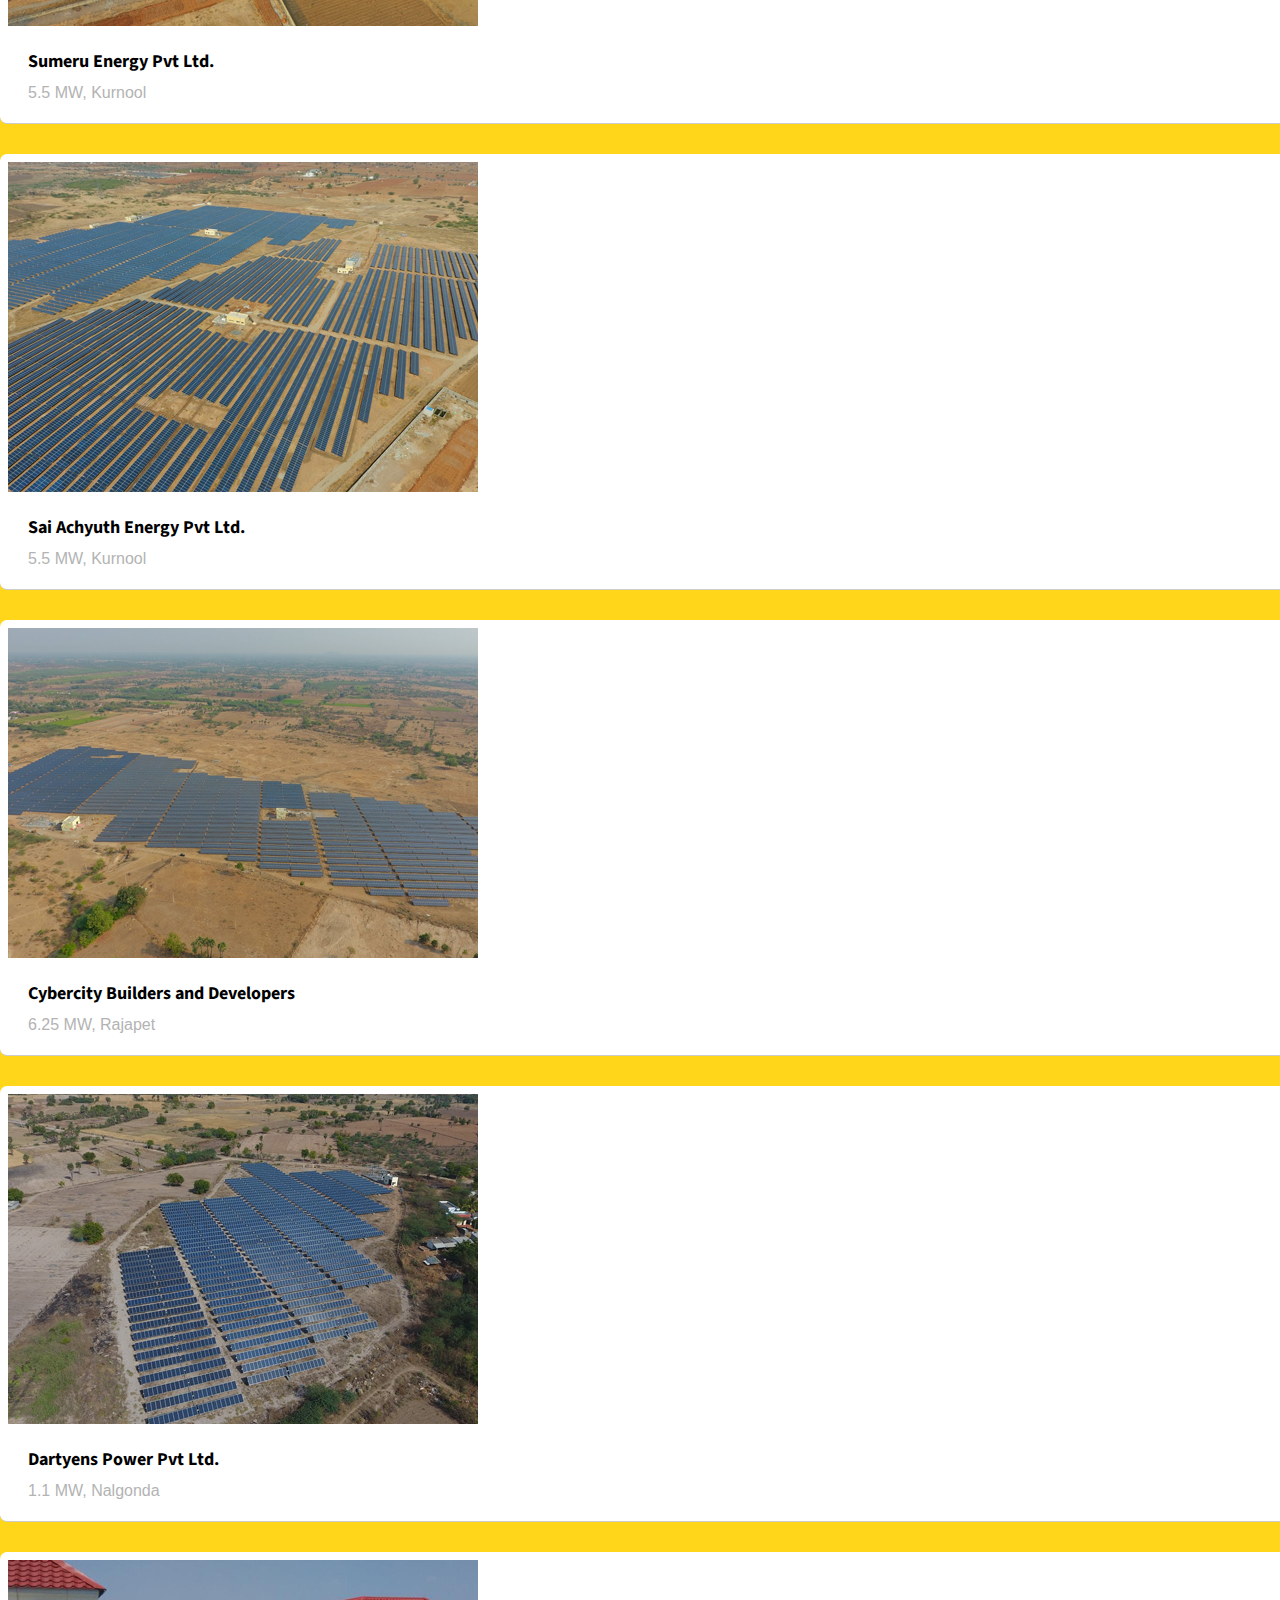
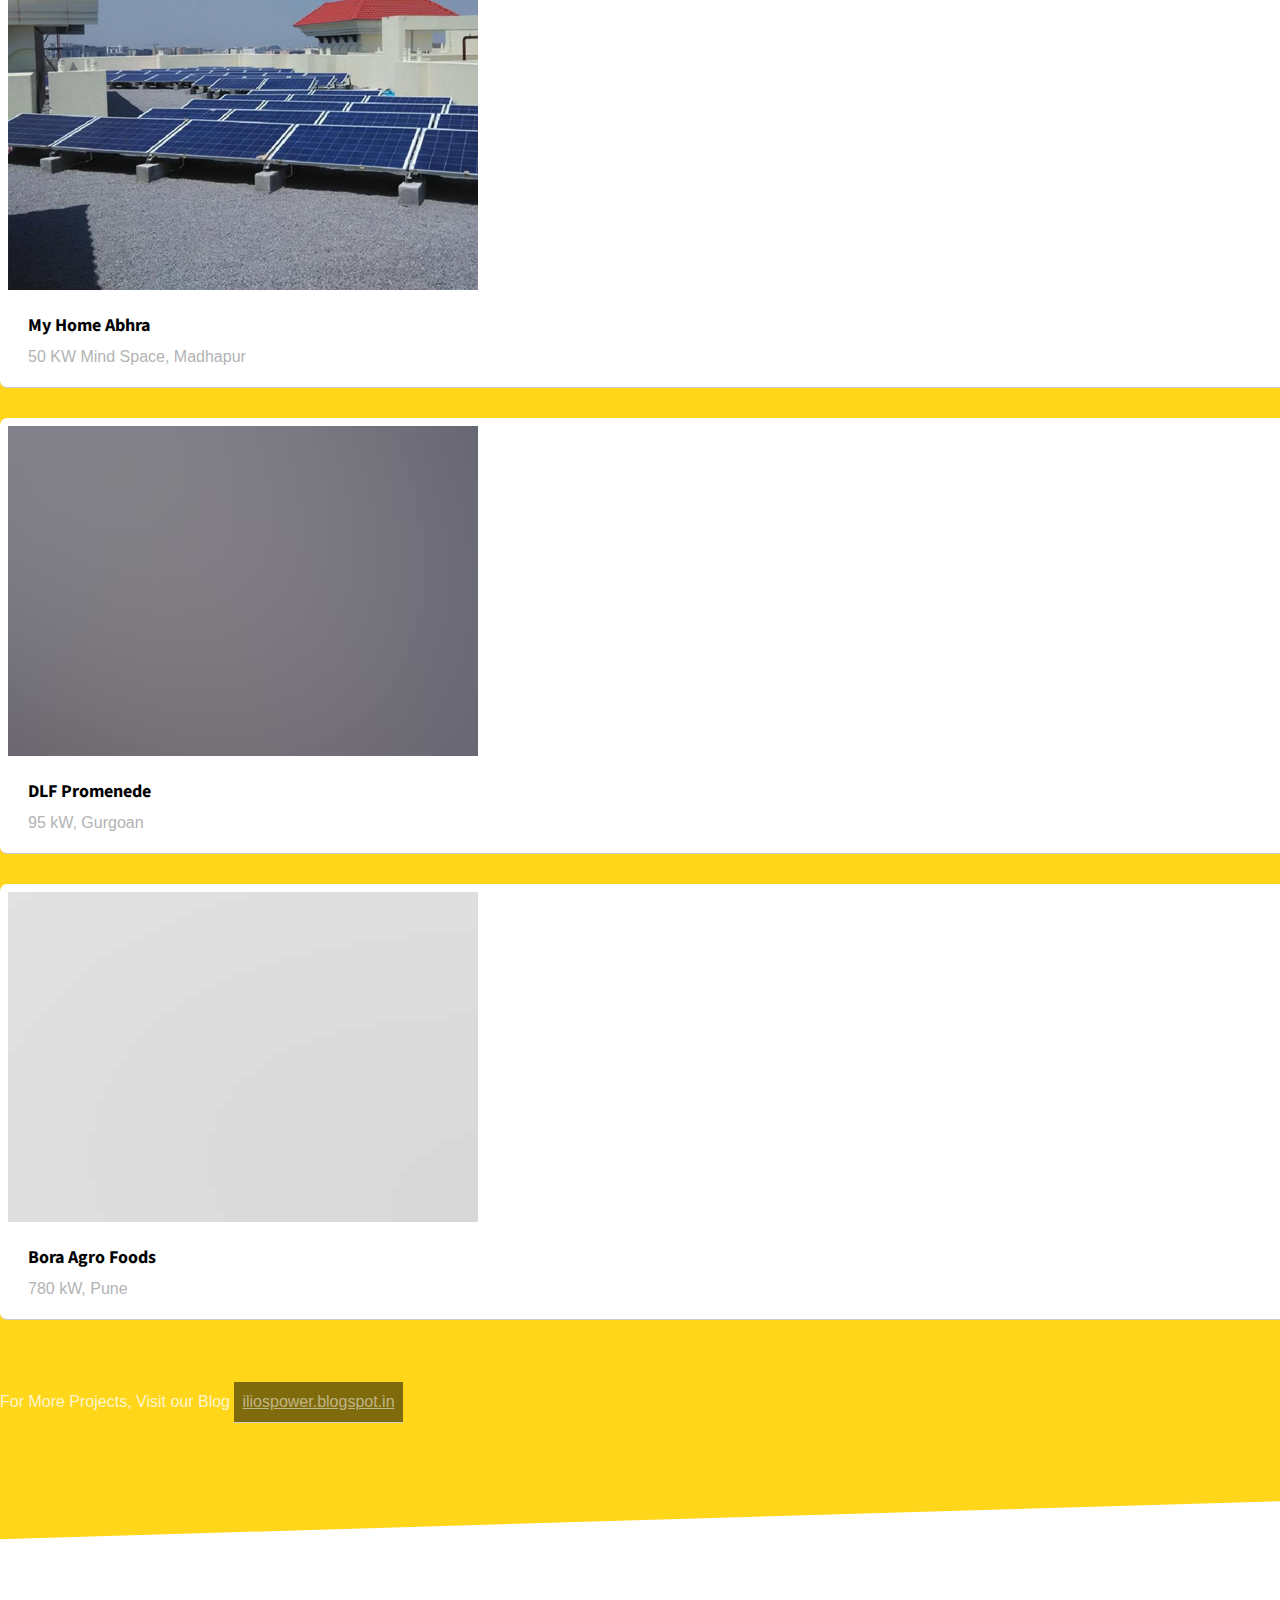
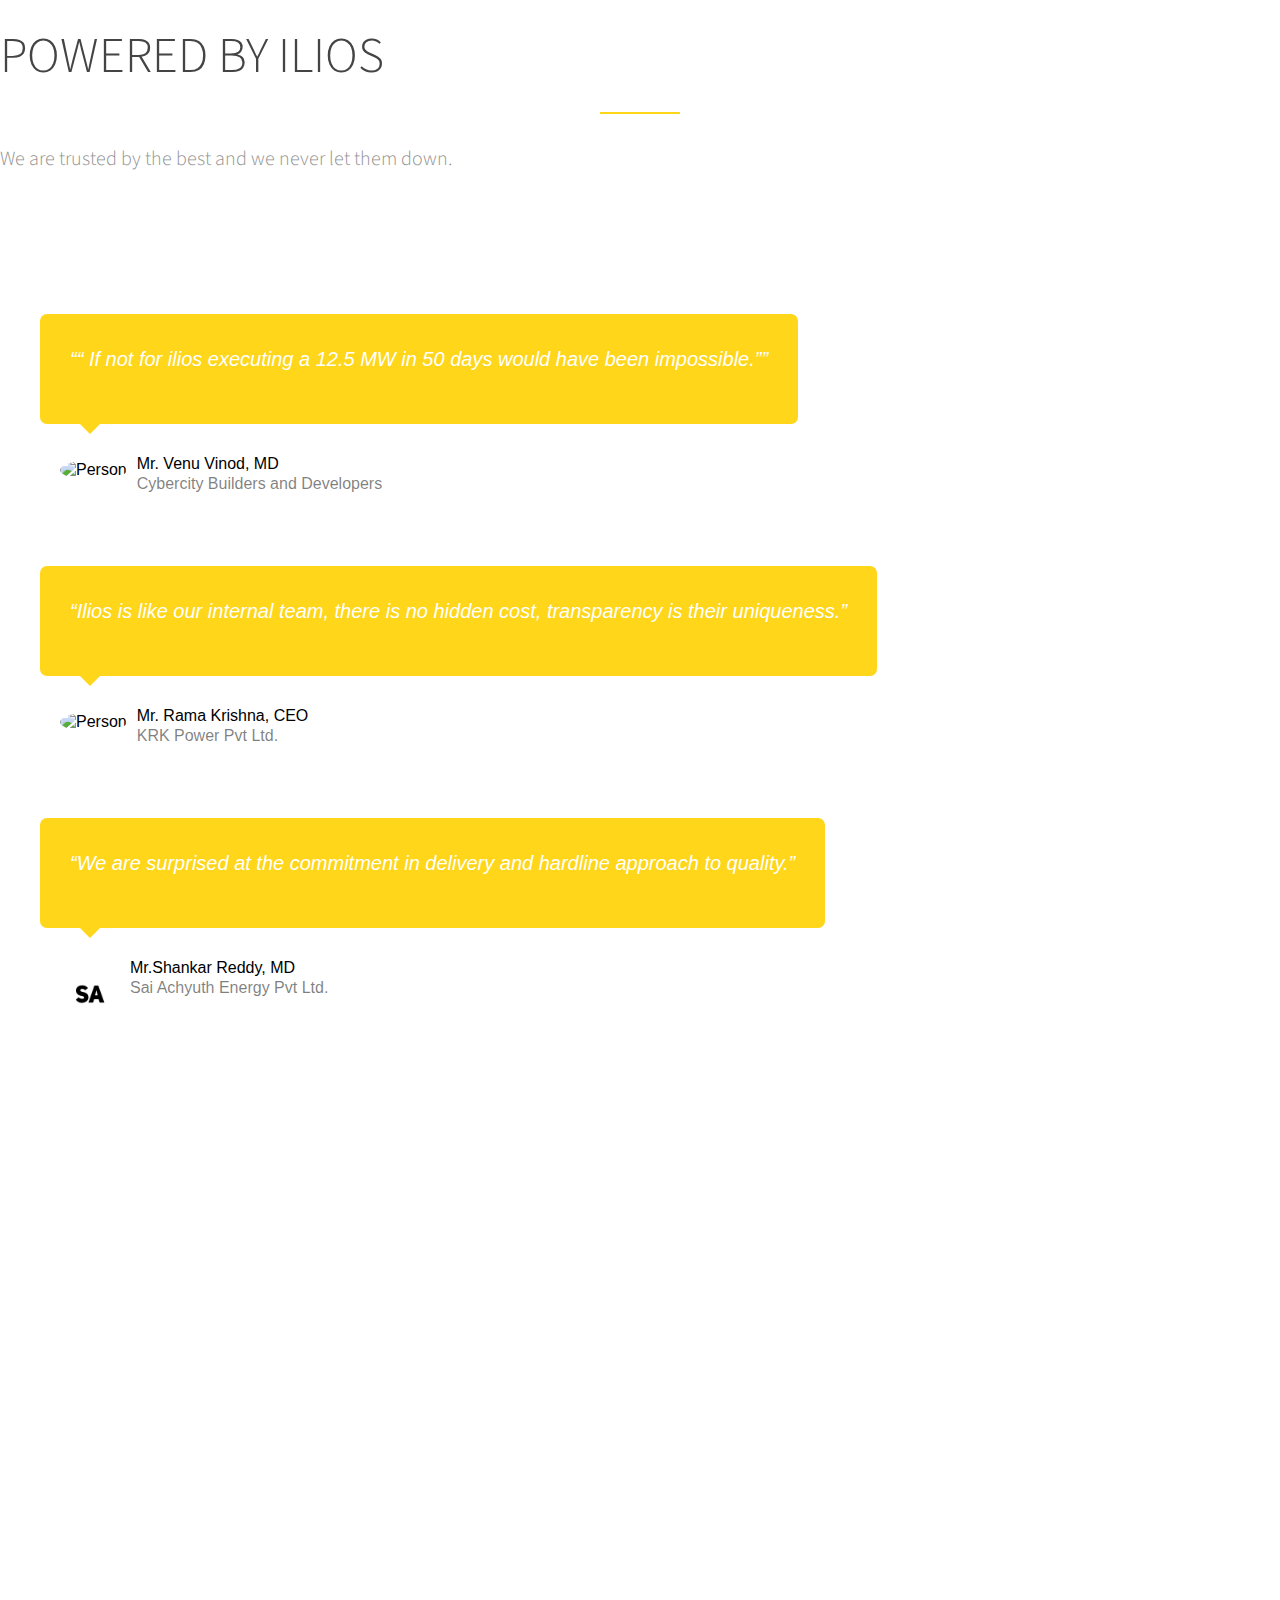
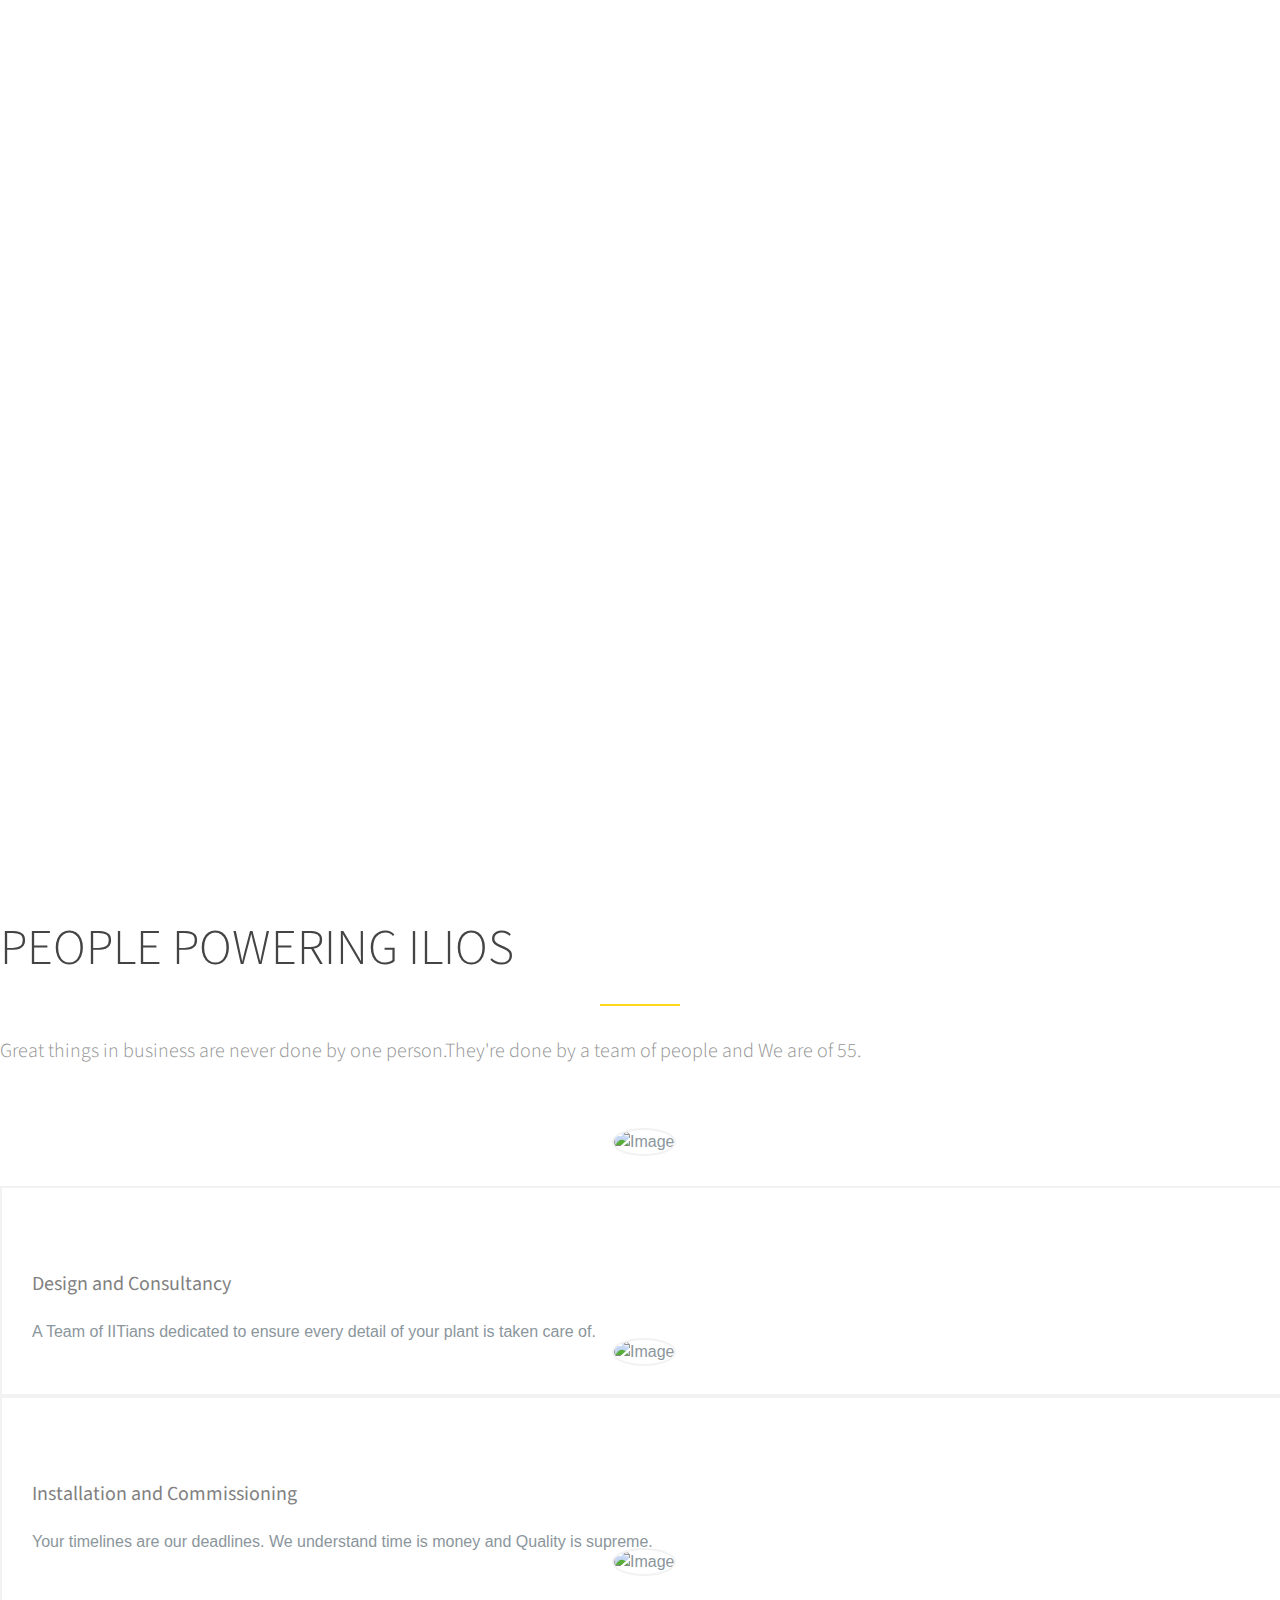
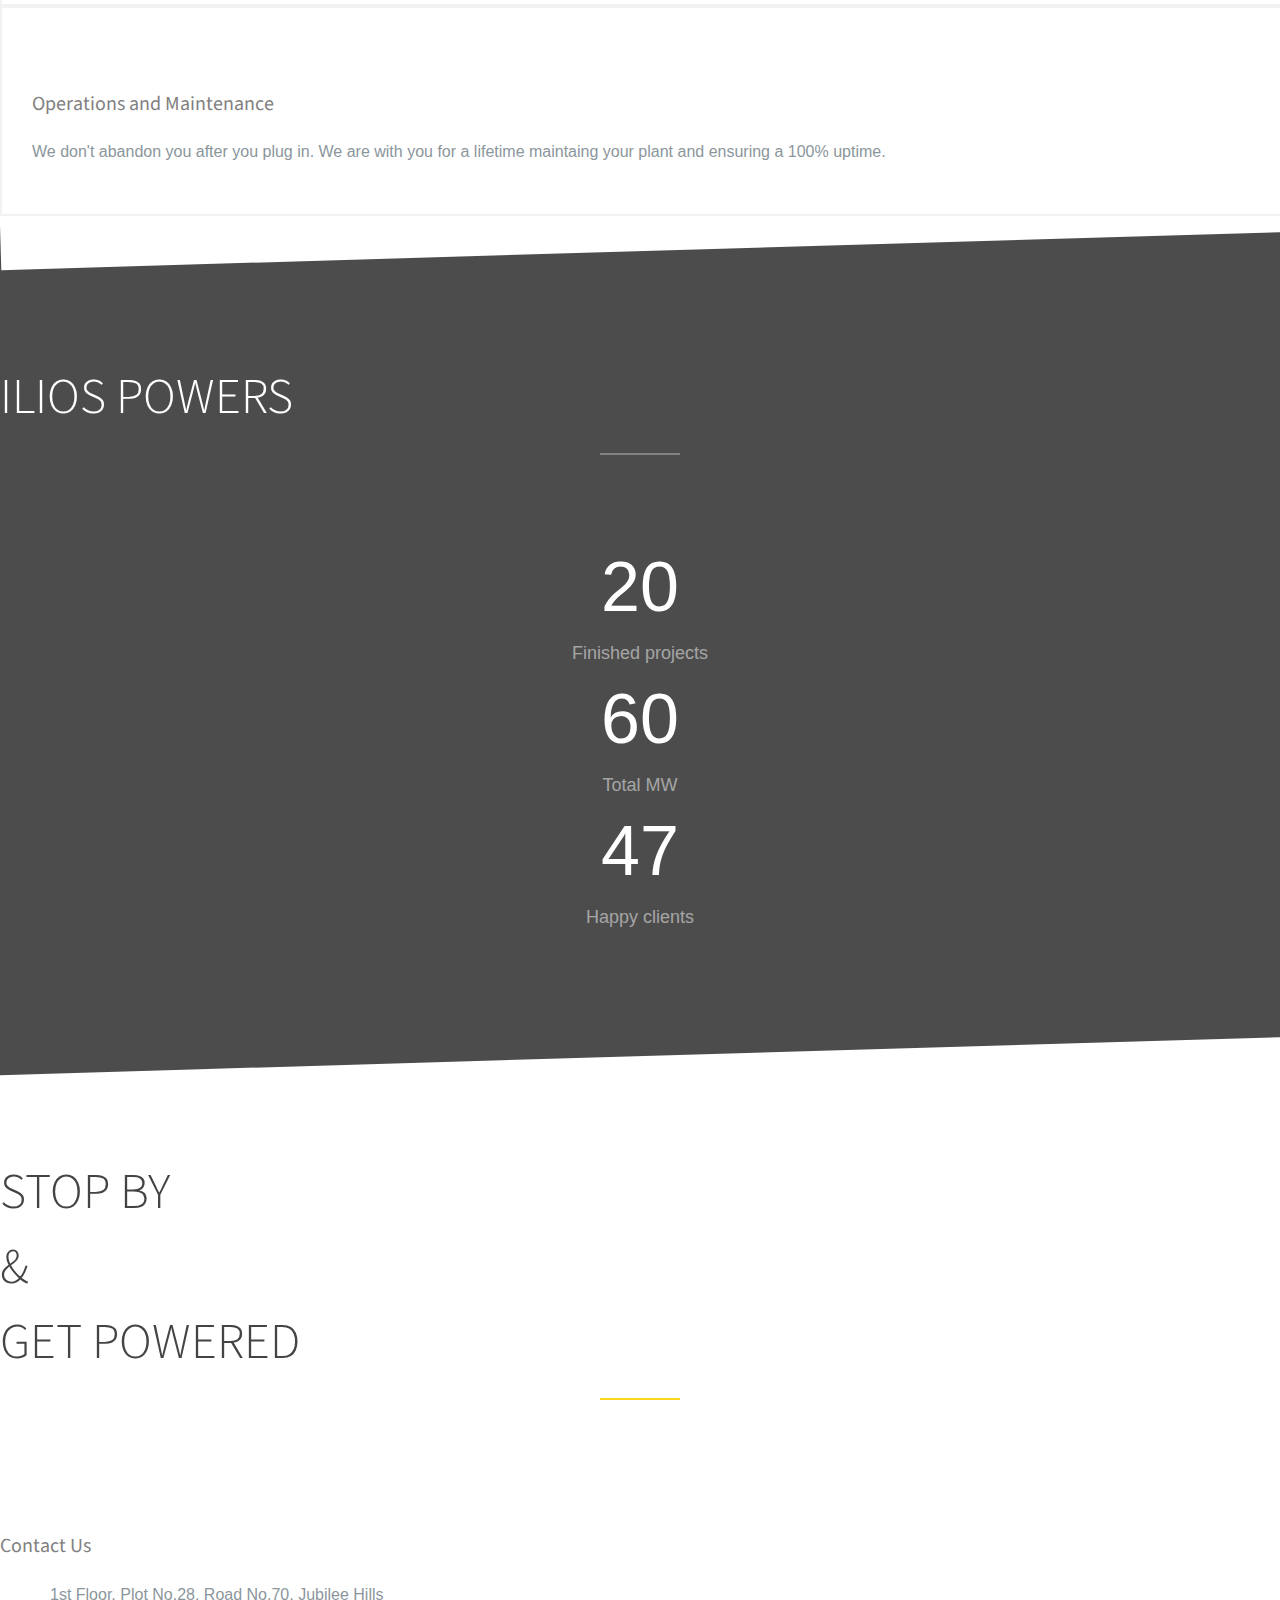
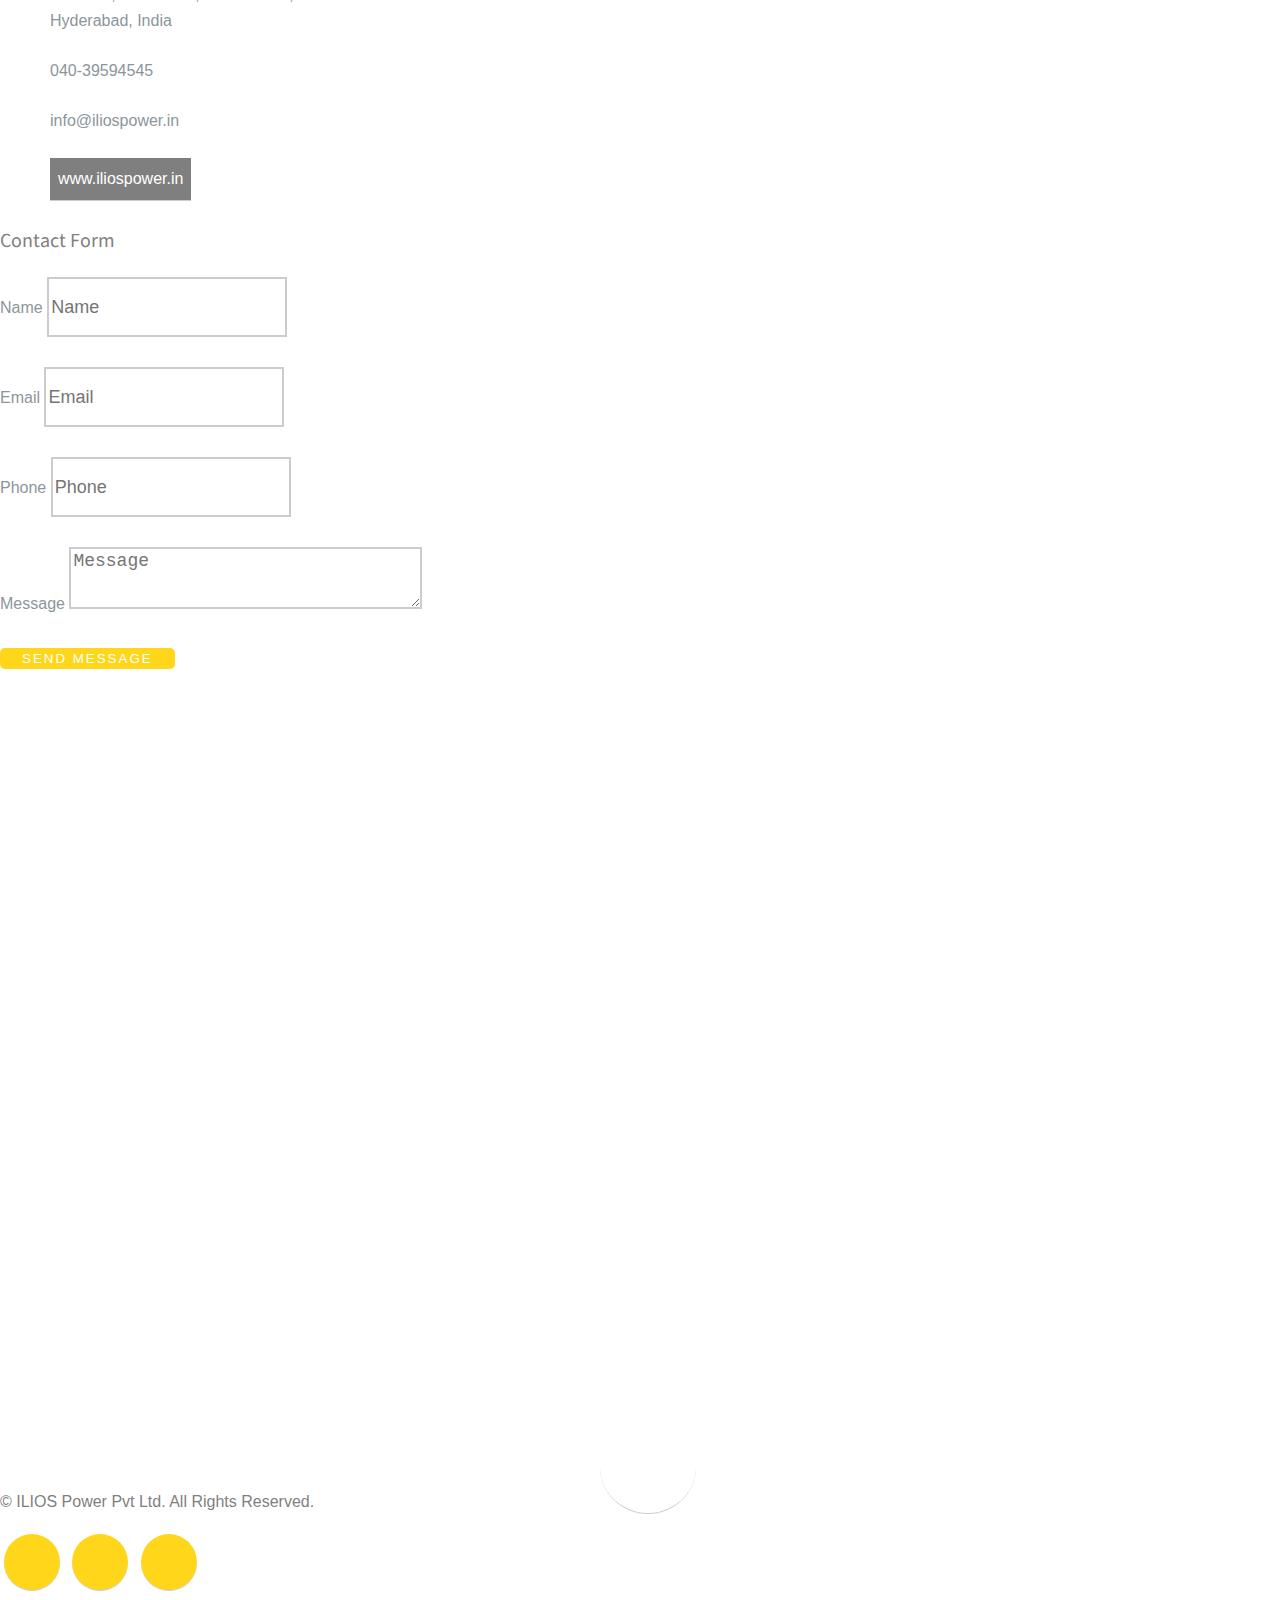
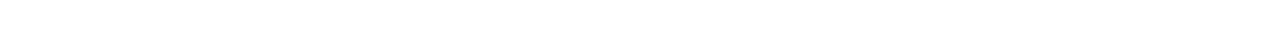
==== commit a57b4593: "updated index.html" ====
--- a/index.html
+++ b/index.html
@@ -78,6 +78,8 @@
 	/* For demo purpose only */
 	
 	/* For Demo Purposes Only ( You can delete this anytime :-) */
+
+
 	
 	#colour-variations.sleep {
 		margin-left: -140px;
@@ -181,6 +183,81 @@
 }
 .dropdown:hover .dropdown-content {
 	display: block;
+	background-color: orange;
+}
+
+body {
+  margin: 0;
+  background: #fff; 
+}
+video { 
+    position: fixed;
+    top: 50%;
+    left: 50%;
+    min-width: 100%;
+    min-height: 100%;
+    width: auto;
+    height: auto;
+    z-index: -100;
+    transform: translateX(-50%) translateY(-50%);
+  background-size: cover;
+  transition: 1s opacity;
+}
+.stopfade { 
+   opacity: .5;
+}
+
+#polina { 
+  font-family: Agenda-Light, Agenda Light, Agenda, Arial Narrow, sans-serif;
+  font-weight:100; 
+  background: rgba(0,0,0,0.3);
+  color: white;
+  padding: 2rem;
+  width: 33%;
+  margin:2rem;
+  float: right;
+  font-size: 1.2rem;
+}
+h1 {
+  font-size: 3rem;
+  text-transform: uppercase;
+  margin-top: 0;
+  letter-spacing: .3rem;
+}
+#polina button { 
+  display: block;
+  width: 80%;
+  padding: .4rem;
+  border: none; 
+  margin: 1rem auto; 
+  font-size: 1.3rem;
+  background: rgba(255,255,255,0.23);
+  color: #fff;
+  border-radius: 3px; 
+  cursor: pointer;
+  transition: .3s background;
+}
+#polina button:hover { 
+   background: rgba(0,0,0,0.5);
+}
+
+a {
+  display: inline-block;
+  color: #fff;
+  text-decoration: none;
+  background:rgba(0,0,0,0.5);
+  padding: .5rem;
+  transition: .6s background; 
+}
+a:hover{
+  background:rgba(0,0,0,0.9);
+}
+@media screen and (max-width: 500px) { 
+  div{width:70%;} 
+}
+@media screen and (max-device-width: 800px) {
+  html { background: url(https://thenewcode.com/assets/images/polina.jpg) #000 no-repeat center center fixed; }
+  #bgvid { display: none; }
 }
 
 	</style>
@@ -211,10 +288,18 @@
 		        <div id="navbar" class="navbar-collapse collapse">
 		          <ul class="nav navbar-nav navbar-right bb">
 		            <li class="active"><a href="#" data-nav-section="home"><span>Home</span></a></li>
-			    	<li><a href="#" data-nav-section="three"><span>Why go Solar?</span></a></li>
-		            <li><a href="#" data-nav-section="work"><span>Projects</span></a></li>
+			    	<li class="dropdown"><a href="#">Why Go Solar?</a>   
+					  <div class="dropdown-content" style="border-radius: 5%">
+					  <ul>				    
+			            <li><a href="#" data-nav-section="three"><span>Industrial</span></a></li>
+			            <li><a href="#" data-nav-section="three"><span>Commercial</span></a></li>
+			             <li><a href="#" data-nav-section="three"><span>Residential</span></a></li>
+			          </ul>
+					  </div>
+					 </li>	
+		           
 		            <li class="dropdown"><a href="#">Why ILIOS?</a>   
-					  <div class="dropdown-content" style="border-radius: 20%">
+					  <div class="dropdown-content" style="border-radius: 6%">
 					  <ul>				    
 			            <li><a href="#" data-nav-section="testimonials"><span>Testimonials</span></a></li>
 			            <li><a href="#" data-nav-section="services"><span>Services</span></a></li>
@@ -222,8 +307,9 @@
 			          </ul>
 					  </div>
 					 </li>	
+					 <li><a href="#" data-nav-section="work"><span>Projects</span></a></li>
 		            <li><a href="#" data-nav-section="contact"><span>Contact</span></a></li>		            
-					<li class="fh5co-special" style="margin-top: -5px;"><a href="contact.html" class="solarmen" style="color: #fff"> SOLARMEN</a></li>
+					<li class="fh5co-special" style="margin-top: -5px;"><a href="http://solarmen.com" class="solarmen" style="color: orange"> SOLARMEN</a></li>
 		          </ul>
 		        </div>
 			    </nav>
@@ -237,7 +323,7 @@
 			  <!-- </div> -->
 		  </div>
 	</header>
-
+	
 	<section id="fh5co-home" data-section="home" style="background-color: #ffd619;" data-stellar-background-ratio="0.5">
 		<div class="gradient"></div>
 		<div class="container">
@@ -245,13 +331,22 @@
 				<div class="text-inner">
 					<div class="row">
 						<div id="fh5co-hero">
+							
+	 
 			
-			<!-- End fh5co-arrow -->
-			<div class="container">
+			
+		<div class="container">
 				<div class="col-md-8 col-md-offset-2">
 					<div class="fh5co-hero-wrap">
 						<div class="fh5co-hero-intro">
-							<p class="to-animate hero-animate-1 font-new"> Those Investing in Solar are </p>
+							<video  id="bgvid" playsinline autoplay muted loop>
+  <!-- WCAG general accessibility recommendation is that media such as background video play through only once. Loop turned on for the purposes of illustration; if removed, the end of the video will fade in the same way created by pressing the "Pause" button  -->
+								<source src="video/website video.mp4" type="video/mp4">
+								<source src="video/website_video.webm" type="video/webm">
+							</video>
+							
+
+							<!--<p class="to-animate hero-animate-1 font-new"> Those Investing in Solar are </p>
 							<h1 class="to-animate hero-animate-1"> Superheroes Saving the Earth.</h1>
 							<p class="to-animate hero-animate-1 font-new"> We are here to ensure the Heroes are not let down.</p>
 							<h2 class="to-animate hero-animate-2"><a href="" target="_blank">Our Portfolio</a></h2>
@@ -262,7 +357,7 @@
 										<li><a href="https://vimeo.com/user65171040" class="popup-vimeo "><i class="icon-play2"></i></a></li>
 									</ul>
 								</div>
-							</div>
+							</div> -->
 						</div>
 					</div>
 				</div>
@@ -273,7 +368,7 @@
 			</div>
 		</div>
 		<div class="slant"></div>
-	</section>
+	</section> 
 
 	<section id="fh5co-intro" data-section="three">
 		<div class="container">
@@ -499,21 +594,21 @@
 	</section>
 
 
-	<section id="fh5co-services" data-section="services">
+	<section id="fh5co-services" >
 		<div class="container">
 			<div class="row">
 				<div class="col-md-12 section-heading text-left">
 					<h2 class=" left-border to-animate">Ilios Solutions</h2>
 					<div class="row">
-						<div class="col-md-8 subtext to-animate">
+						<div class="col-md-8 subtext to-animate" data-section="services">
 							 <p class="paras" >EPC at ILIOS is about Ease of Execution, Transperancy in Pricing, Confidence in Quality</p> 
 						</div>
 					</div>
 				</div>
 			</div>
 			<div class="row">
-				<div class="col-md-6 col-sm-6 fh5co-service to-animate">
-					<i class="icon to-animate-2 icon-bulb"></i>
+				<div class="col-md-6 col-sm-6 fh5co-service to-animate" >
+					<i class="icon to-animate-2 icon-bulb" ></i>
 					<h3>EPC</h3>
 					<p class="parac">With 55MW+ EPC, 95MW O&M, Ilios has setup residential rooftops to large scale MW plants.</p>
 				</div>
@@ -714,6 +809,8 @@
 	
 	
 	
+
+
 	<!-- jQuery -->
 	<script src="js/jquery.min.js"></script>
 	<!-- jQuery Easing -->
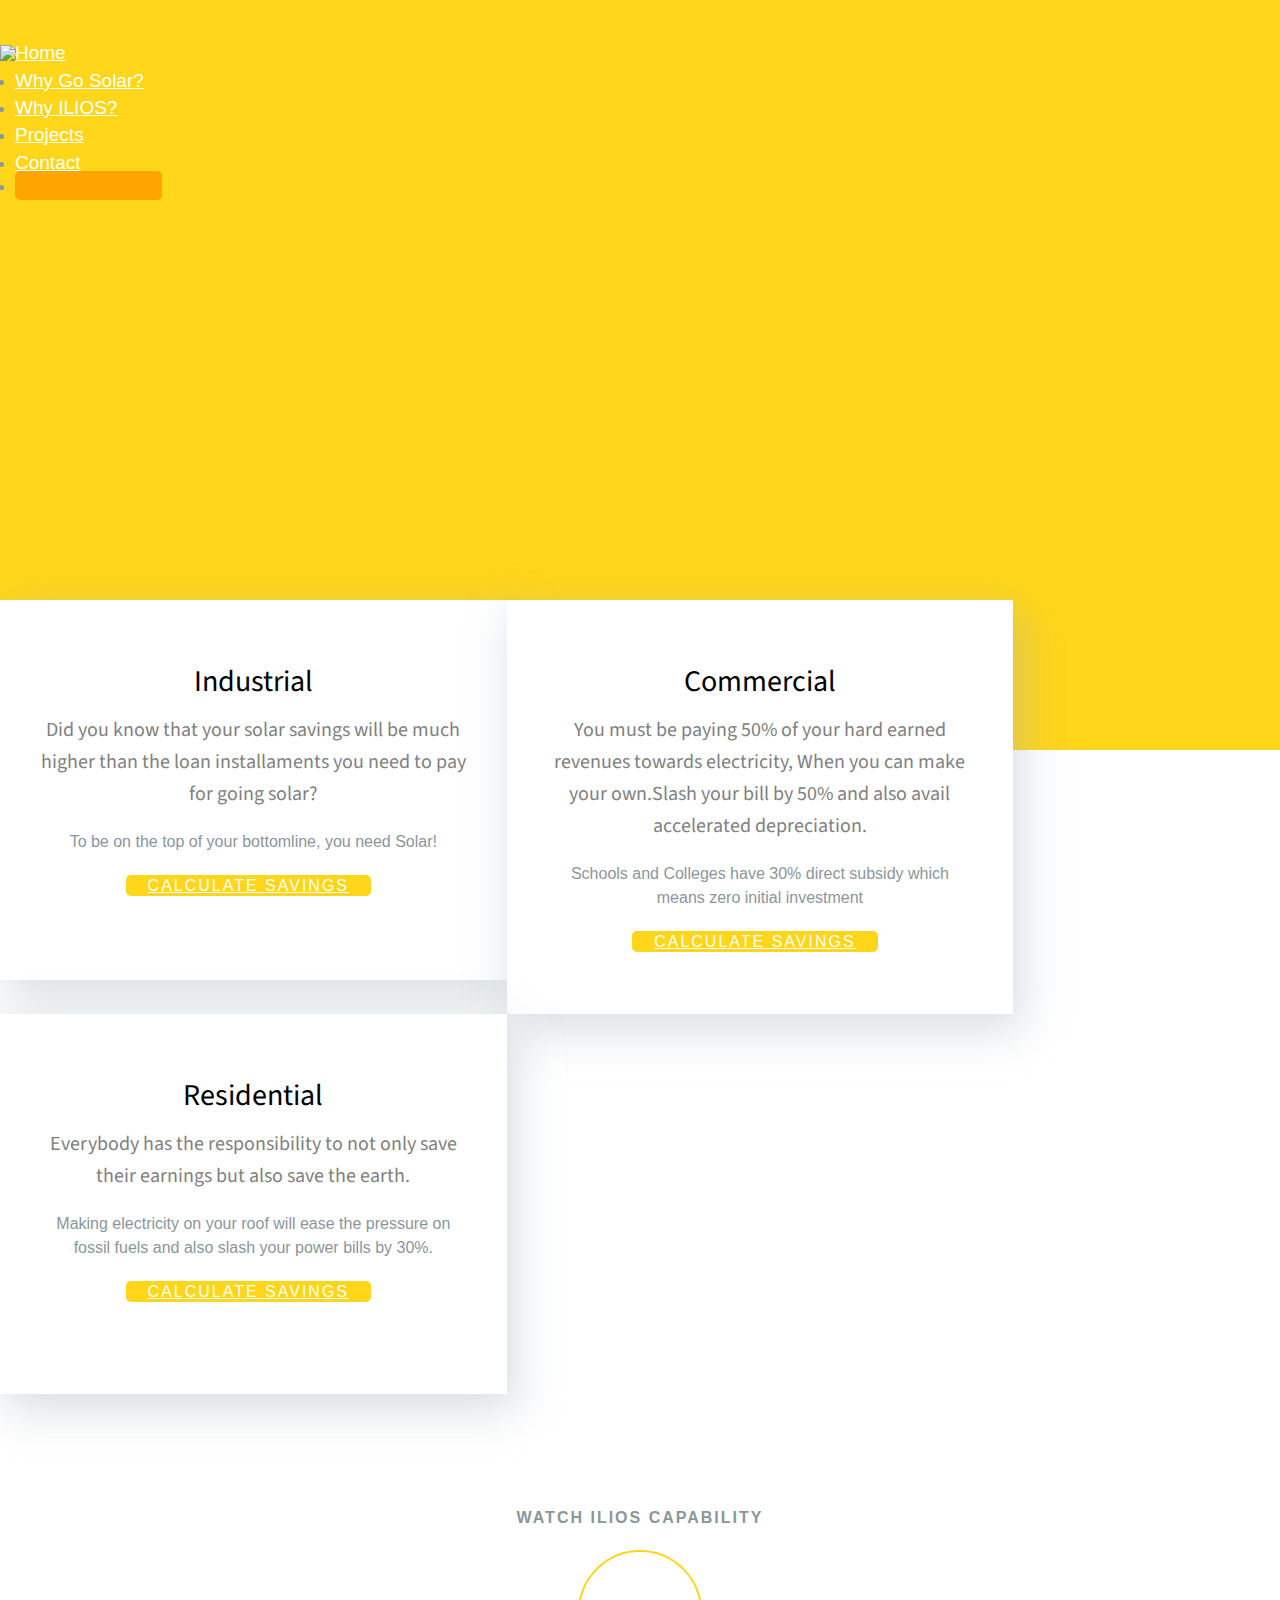
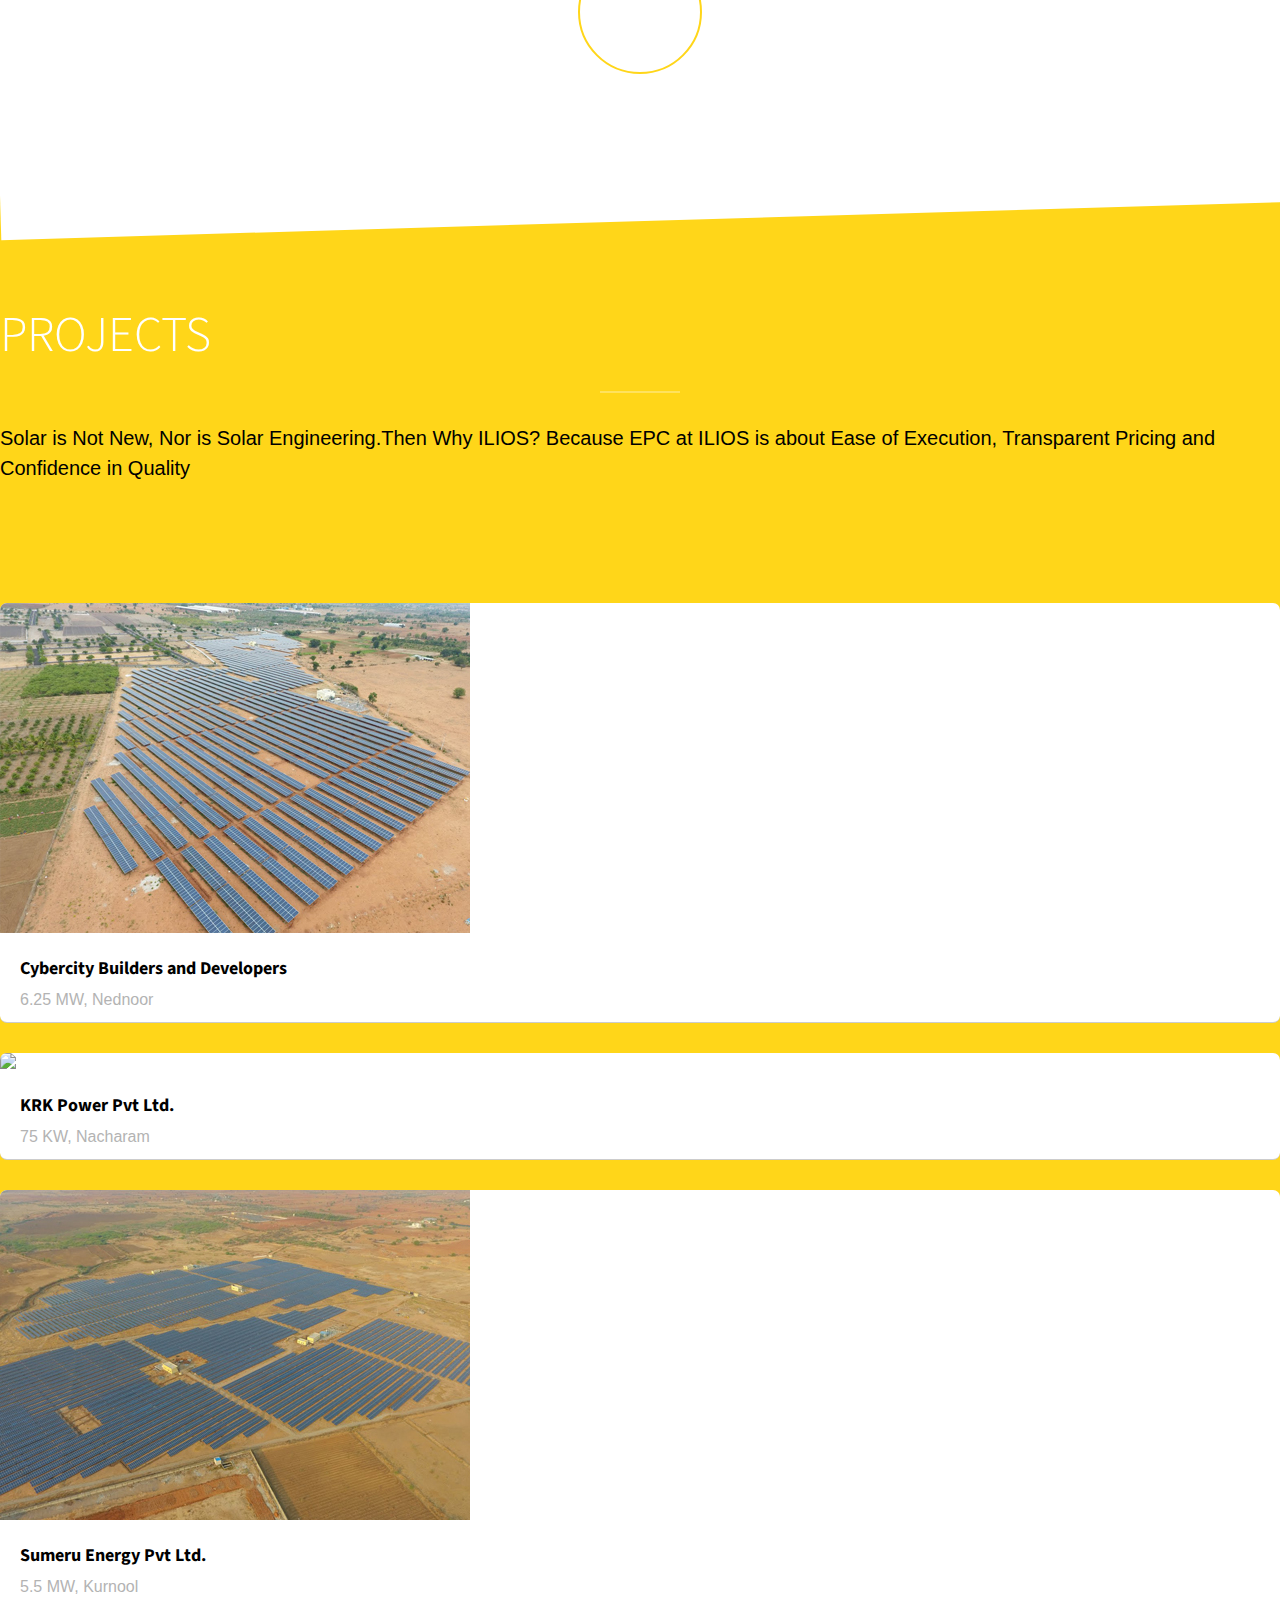
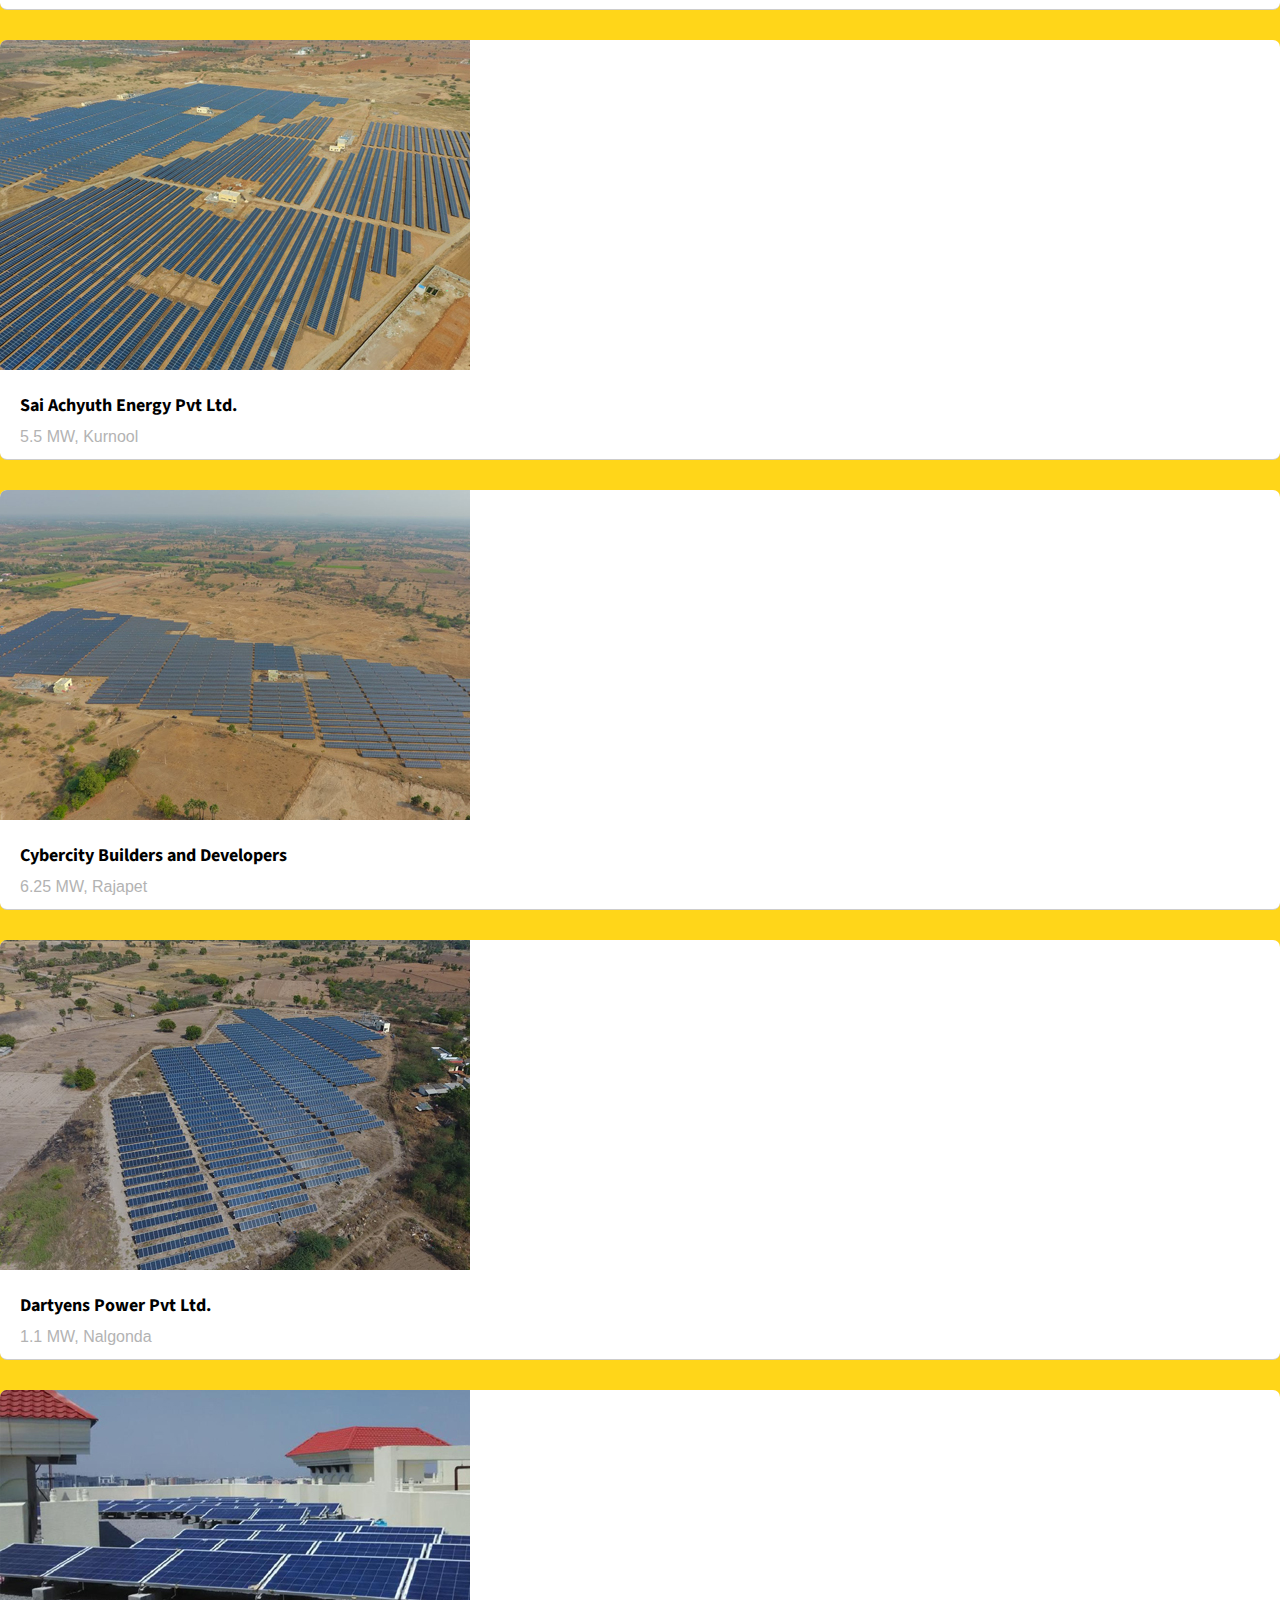
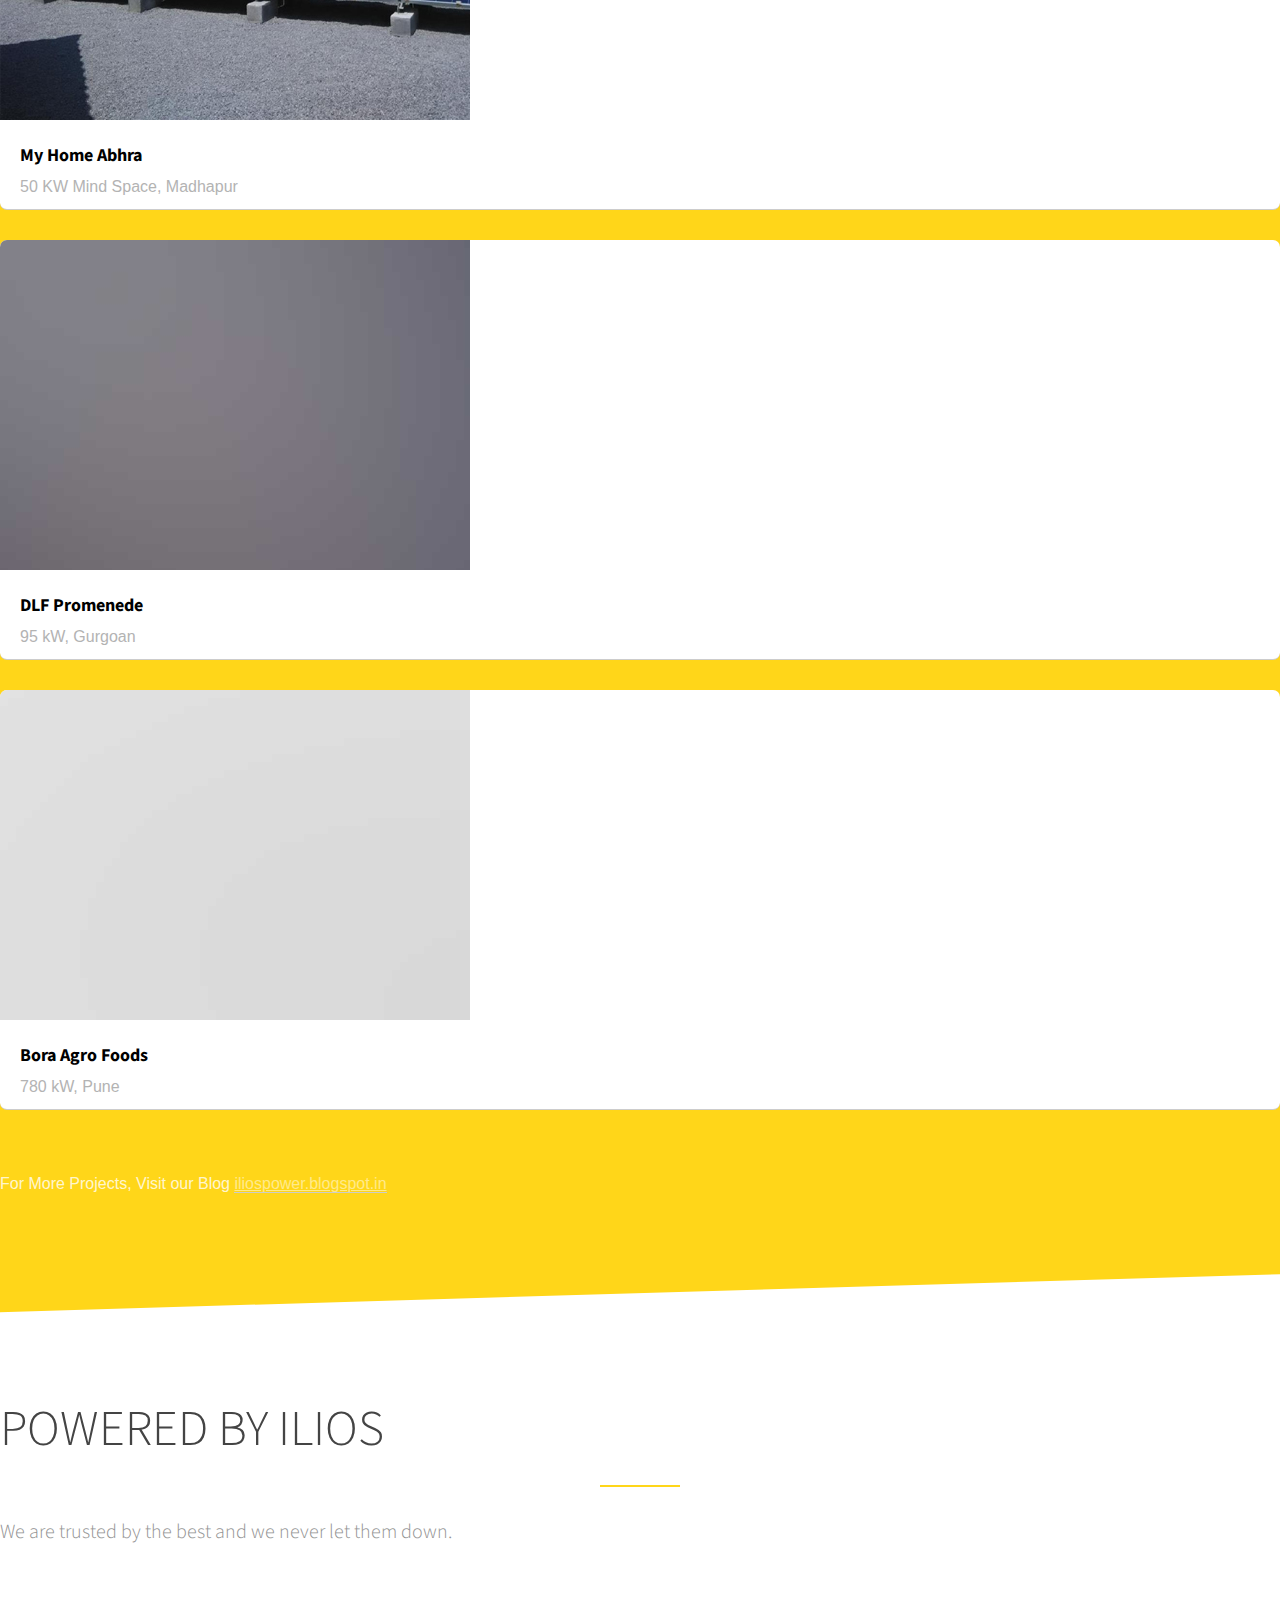
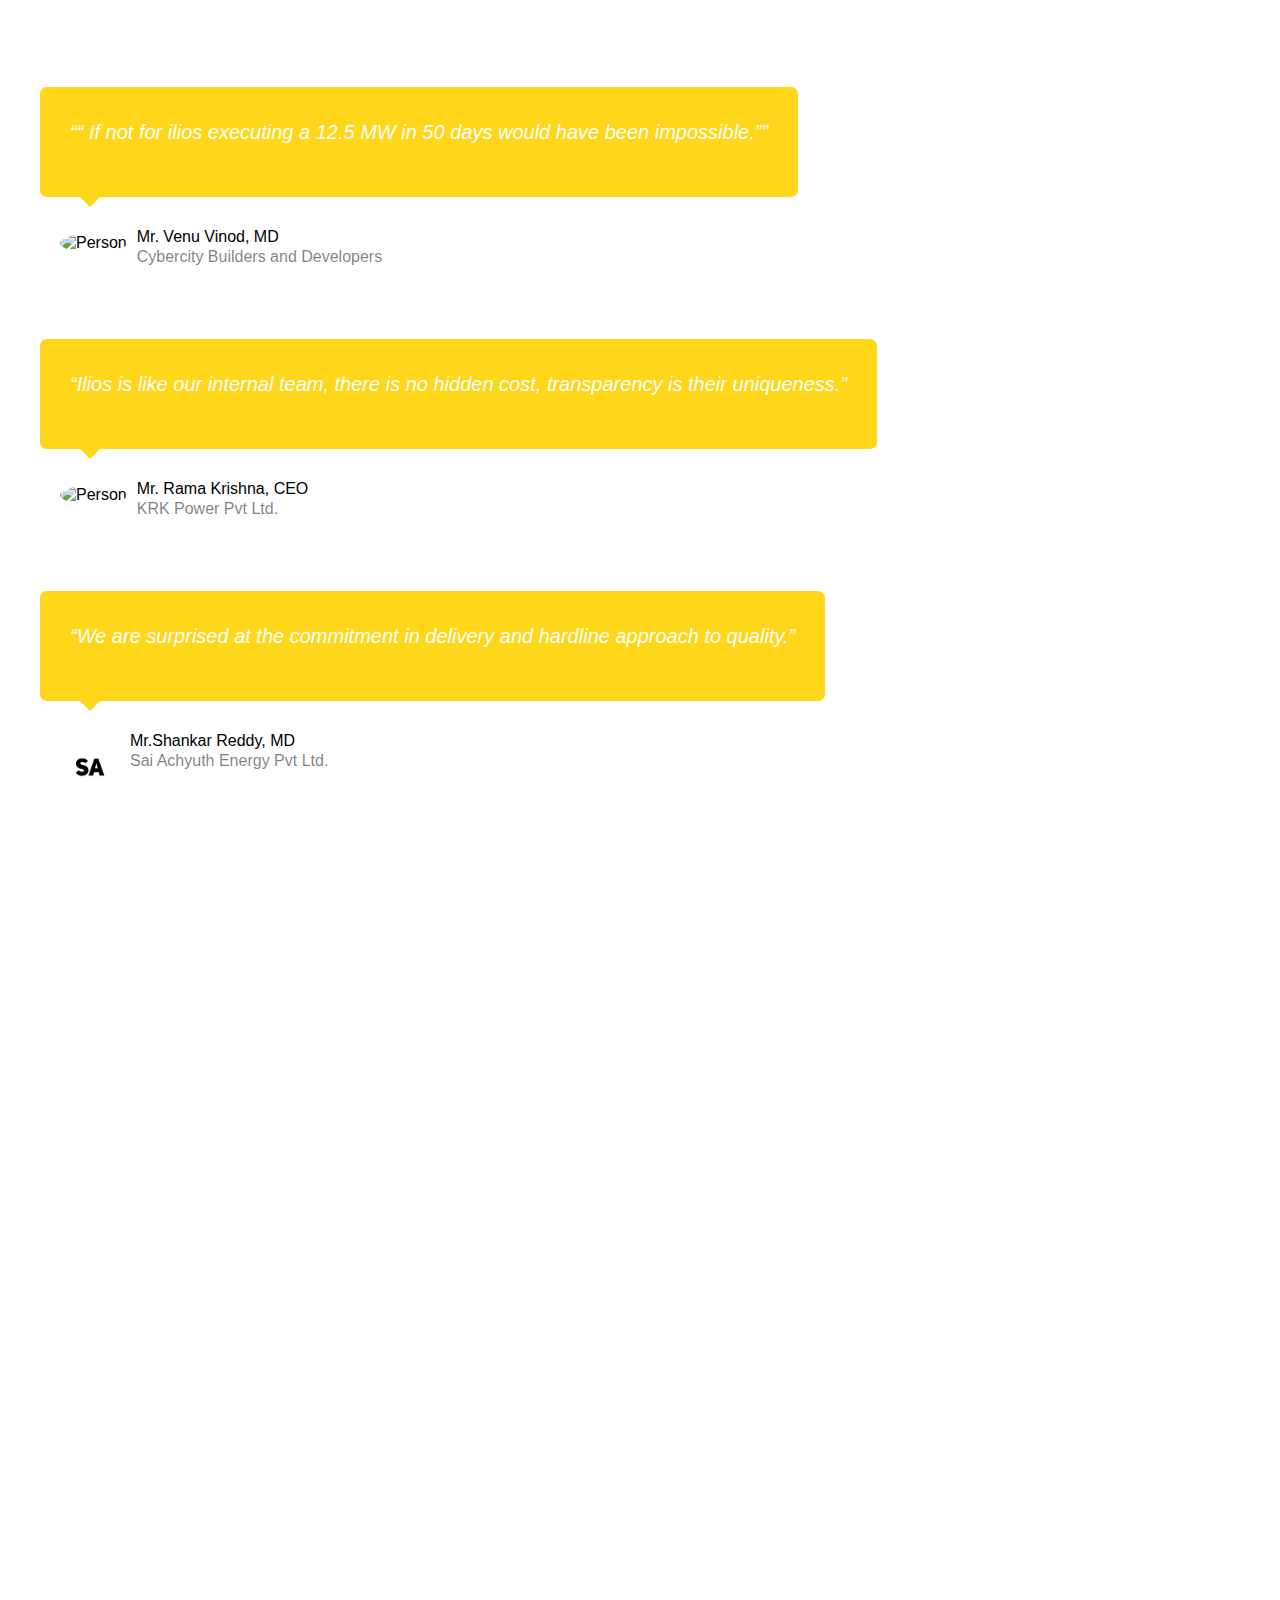
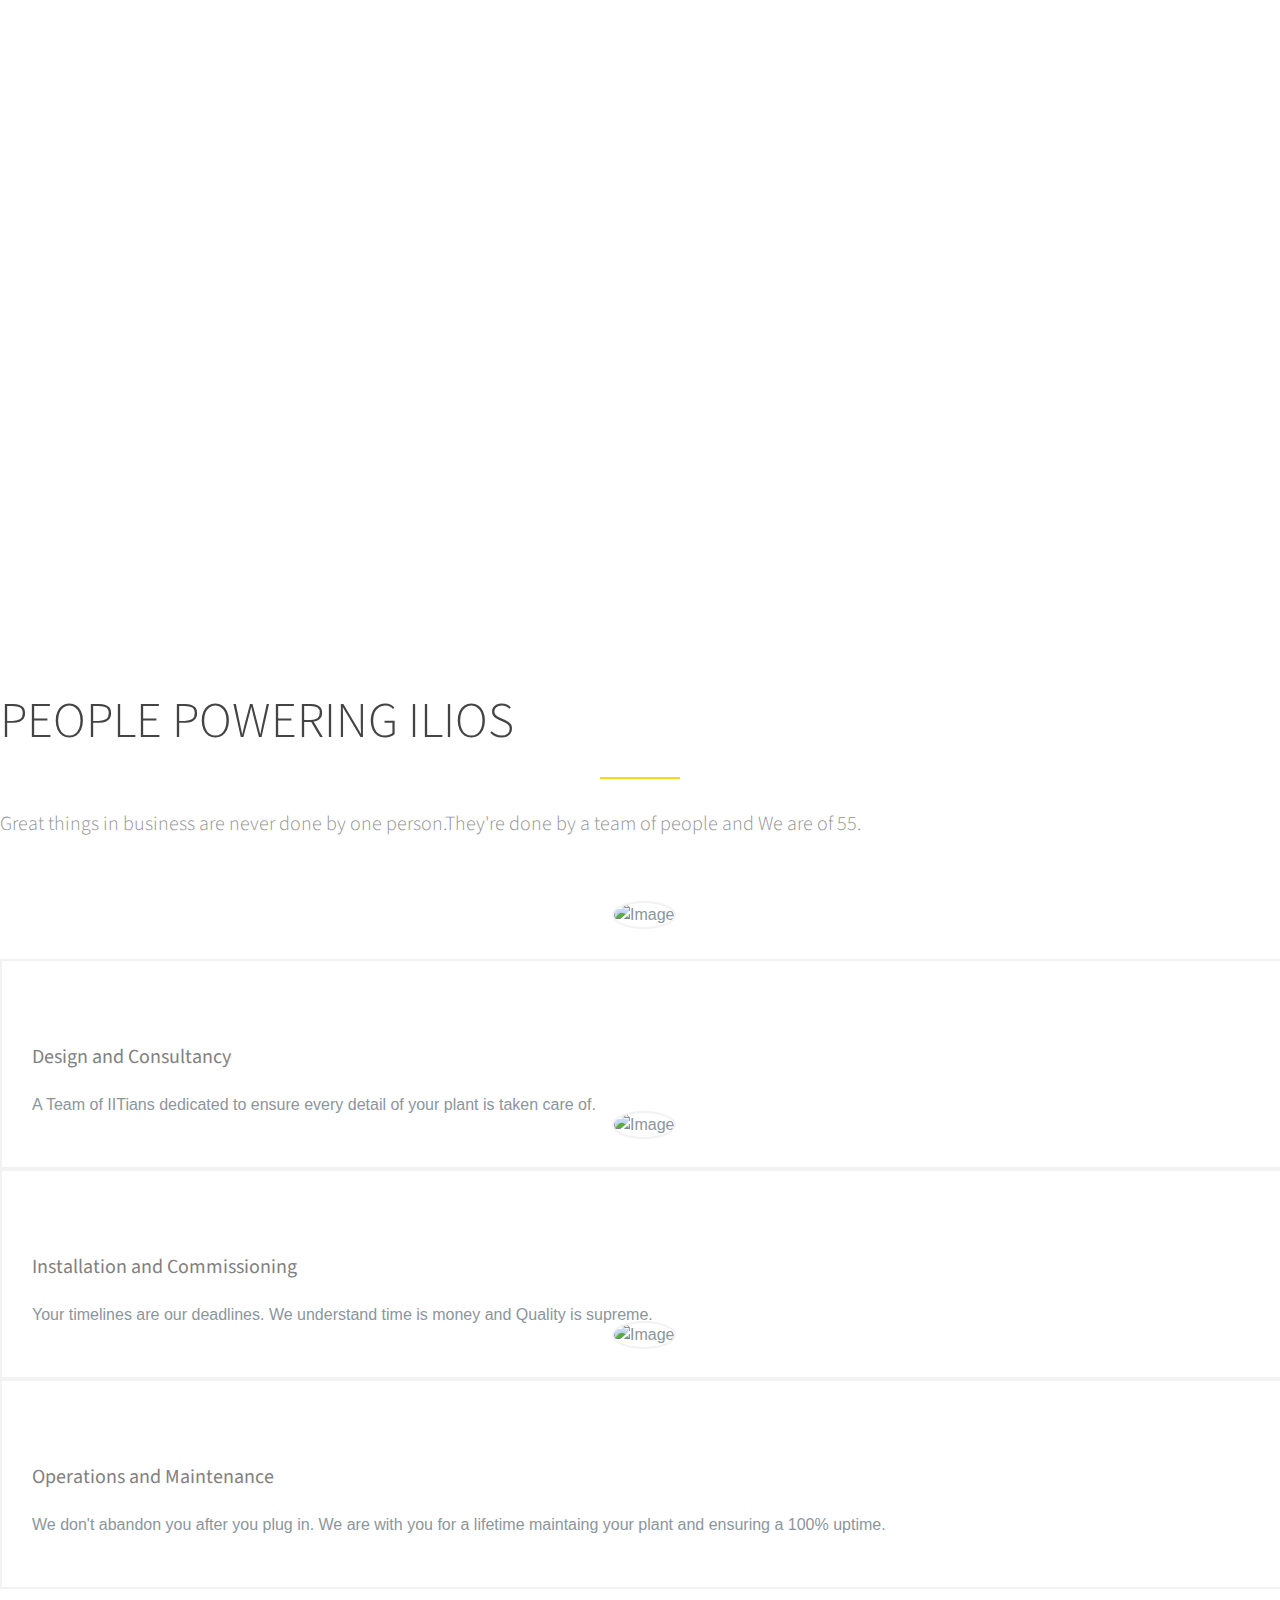
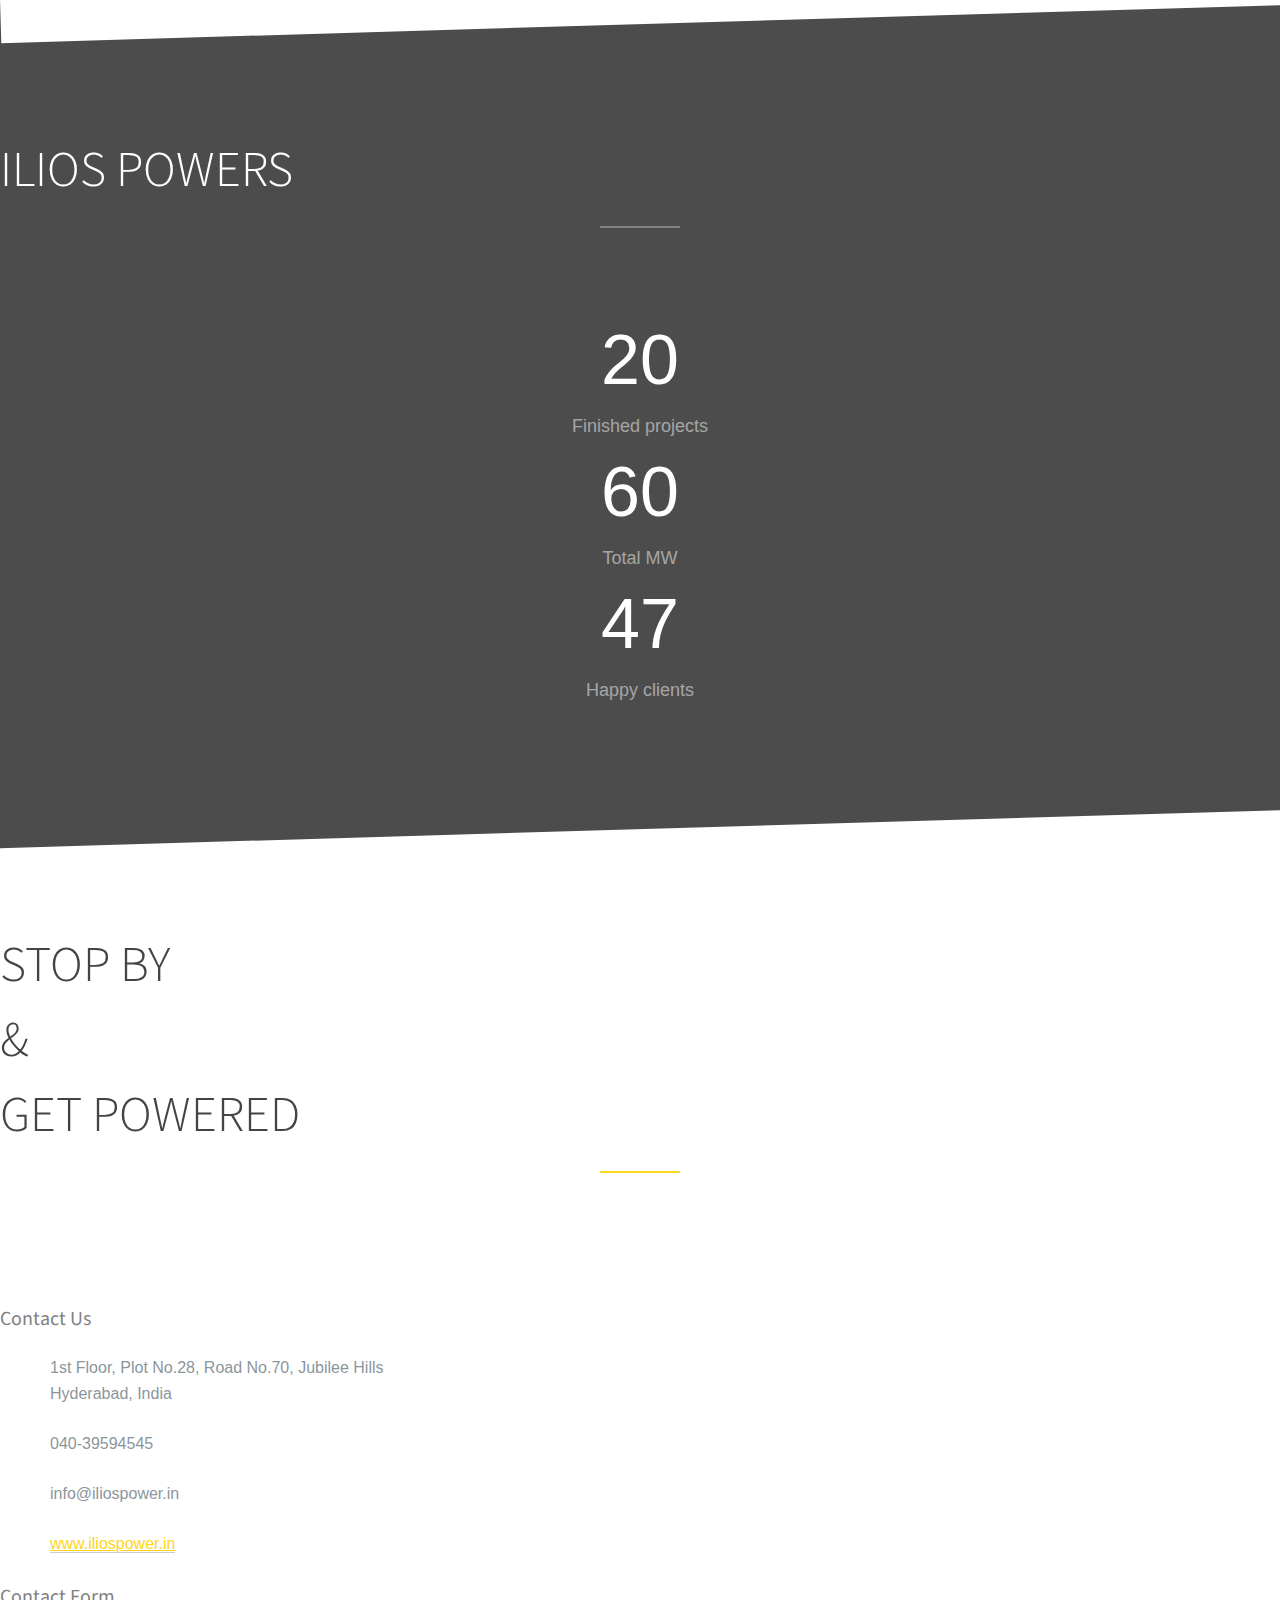
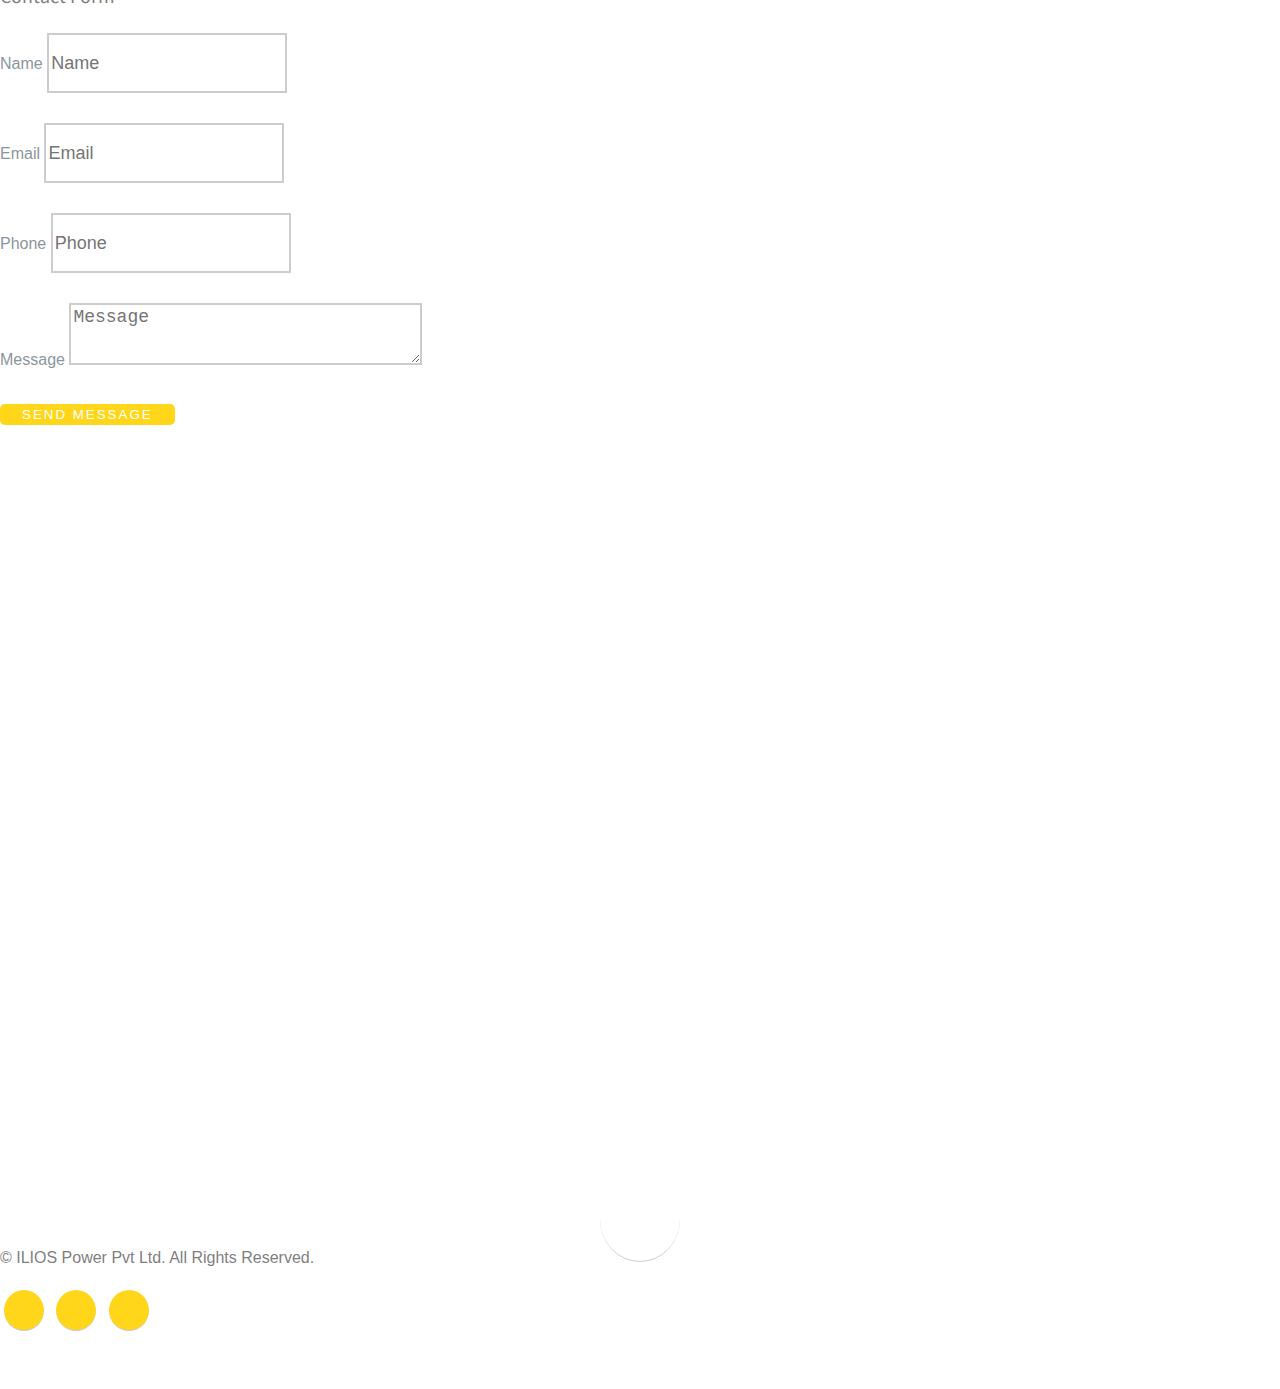
==== commit 31569a39: "Updated index.html" ====
--- a/index.html
+++ b/index.html
@@ -198,7 +198,7 @@
     min-height: 100%;
     width: auto;
     height: auto;
-    z-index: -100;
+    z-index: -1;
     transform: translateX(-50%) translateY(-50%);
   background-size: cover;
   transition: 1s opacity;
@@ -241,17 +241,6 @@
    background: rgba(0,0,0,0.5);
 }
 
-a {
-  display: inline-block;
-  color: #fff;
-  text-decoration: none;
-  background:rgba(0,0,0,0.5);
-  padding: .5rem;
-  transition: .6s background; 
-}
-a:hover{
-  background:rgba(0,0,0,0.9);
-}
 @media screen and (max-width: 500px) { 
   div{width:70%;} 
 }
@@ -325,13 +314,16 @@
 	</header>
 	
 	<section id="fh5co-home" data-section="home" style="background-color: #ffd619;" data-stellar-background-ratio="0.5">
-		<div class="gradient"></div>
-		<div class="container">
+		
 			<div class="text-wrap">
 				<div class="text-inner">
 					<div class="row">
 						<div id="fh5co-hero">
-							
+							<video  id="bgvid" playsinline autoplay muted loop>
+  <!-- WCAG general accessibility recommendation is that media such as background video play through only once. Loop turned on for the purposes of illustration; if removed, the end of the video will fade in the same way created by pressing the "Pause" button  -->
+								<source src="video/website video.mp4" type="video/mp4">
+								<source src="video/website_video.webm" type="video/webm">
+							</video>
 	 
 			
 			
@@ -339,11 +331,7 @@
 				<div class="col-md-8 col-md-offset-2">
 					<div class="fh5co-hero-wrap">
 						<div class="fh5co-hero-intro">
-							<video  id="bgvid" playsinline autoplay muted loop>
-  <!-- WCAG general accessibility recommendation is that media such as background video play through only once. Loop turned on for the purposes of illustration; if removed, the end of the video will fade in the same way created by pressing the "Pause" button  -->
-								<source src="video/website video.mp4" type="video/mp4">
-								<source src="video/website_video.webm" type="video/webm">
-							</video>
+							
 							
 
 							<!--<p class="to-animate hero-animate-1 font-new"> Those Investing in Solar are </p>
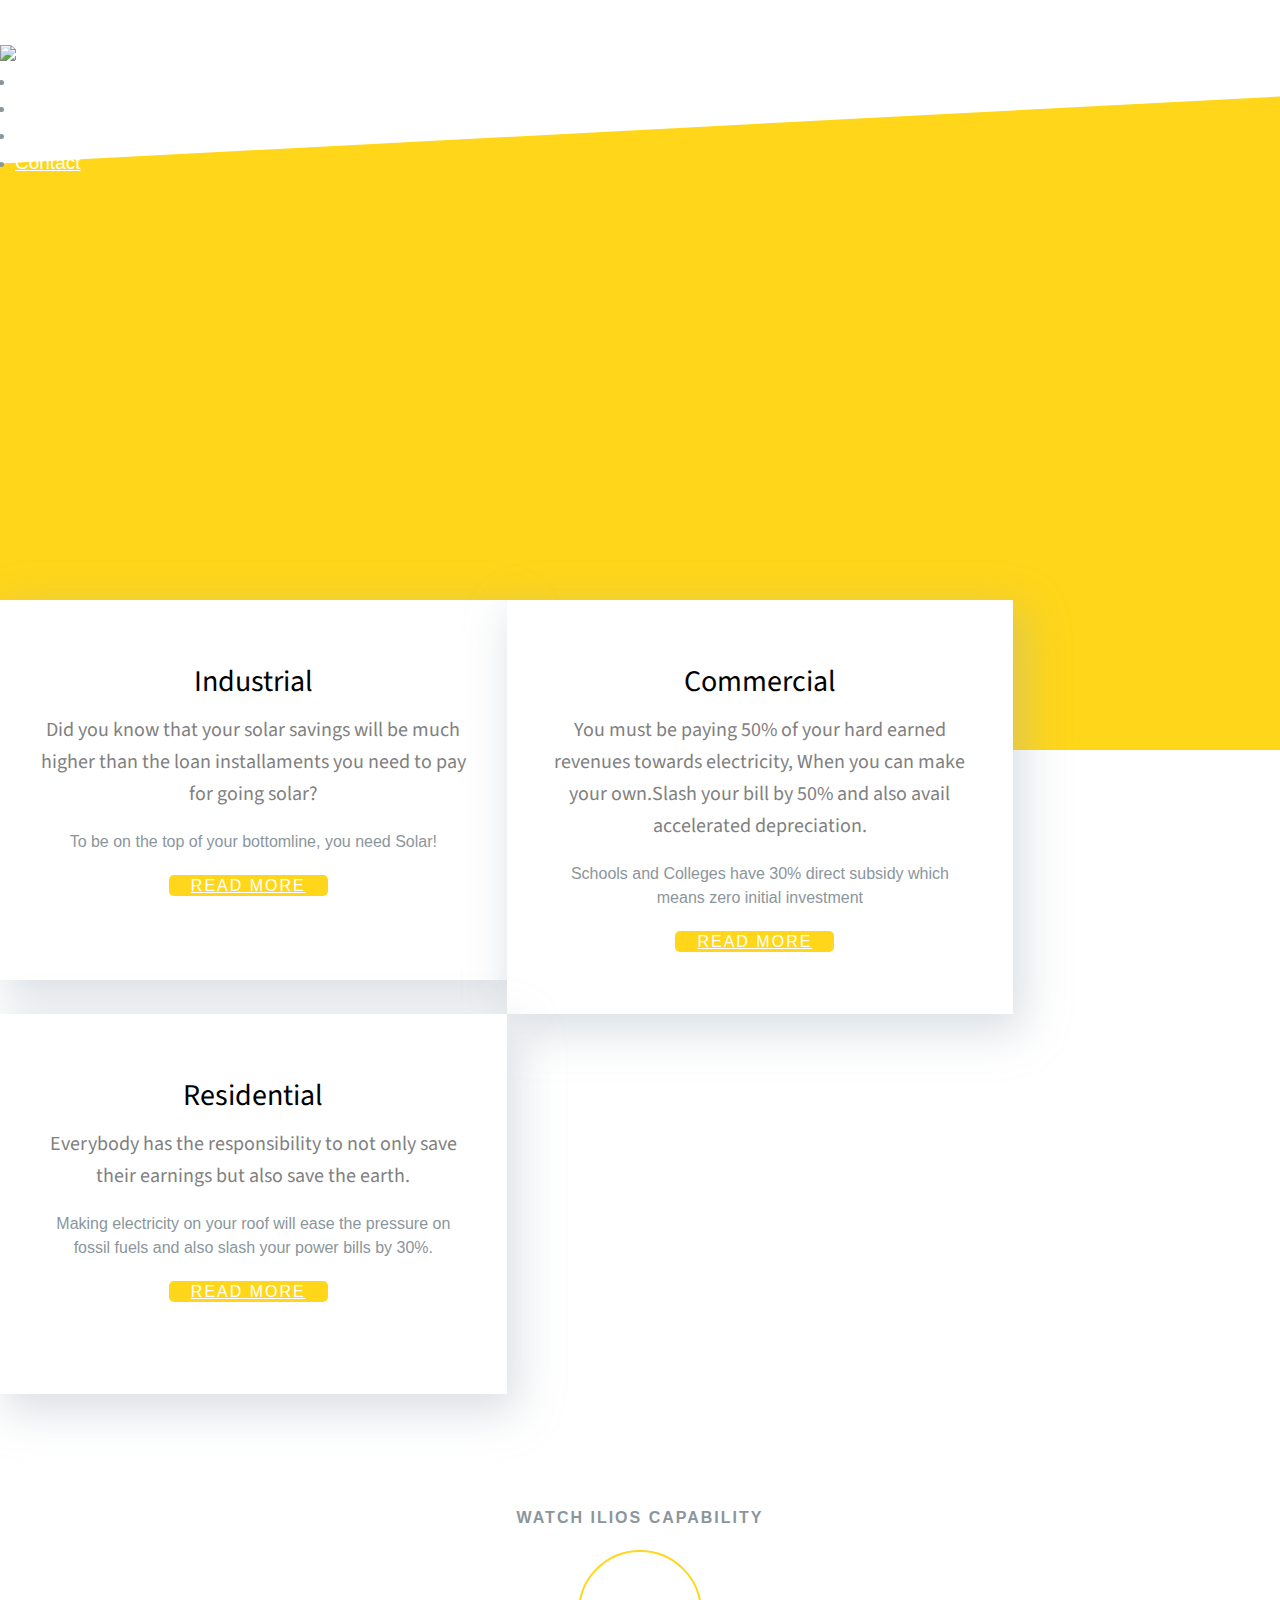
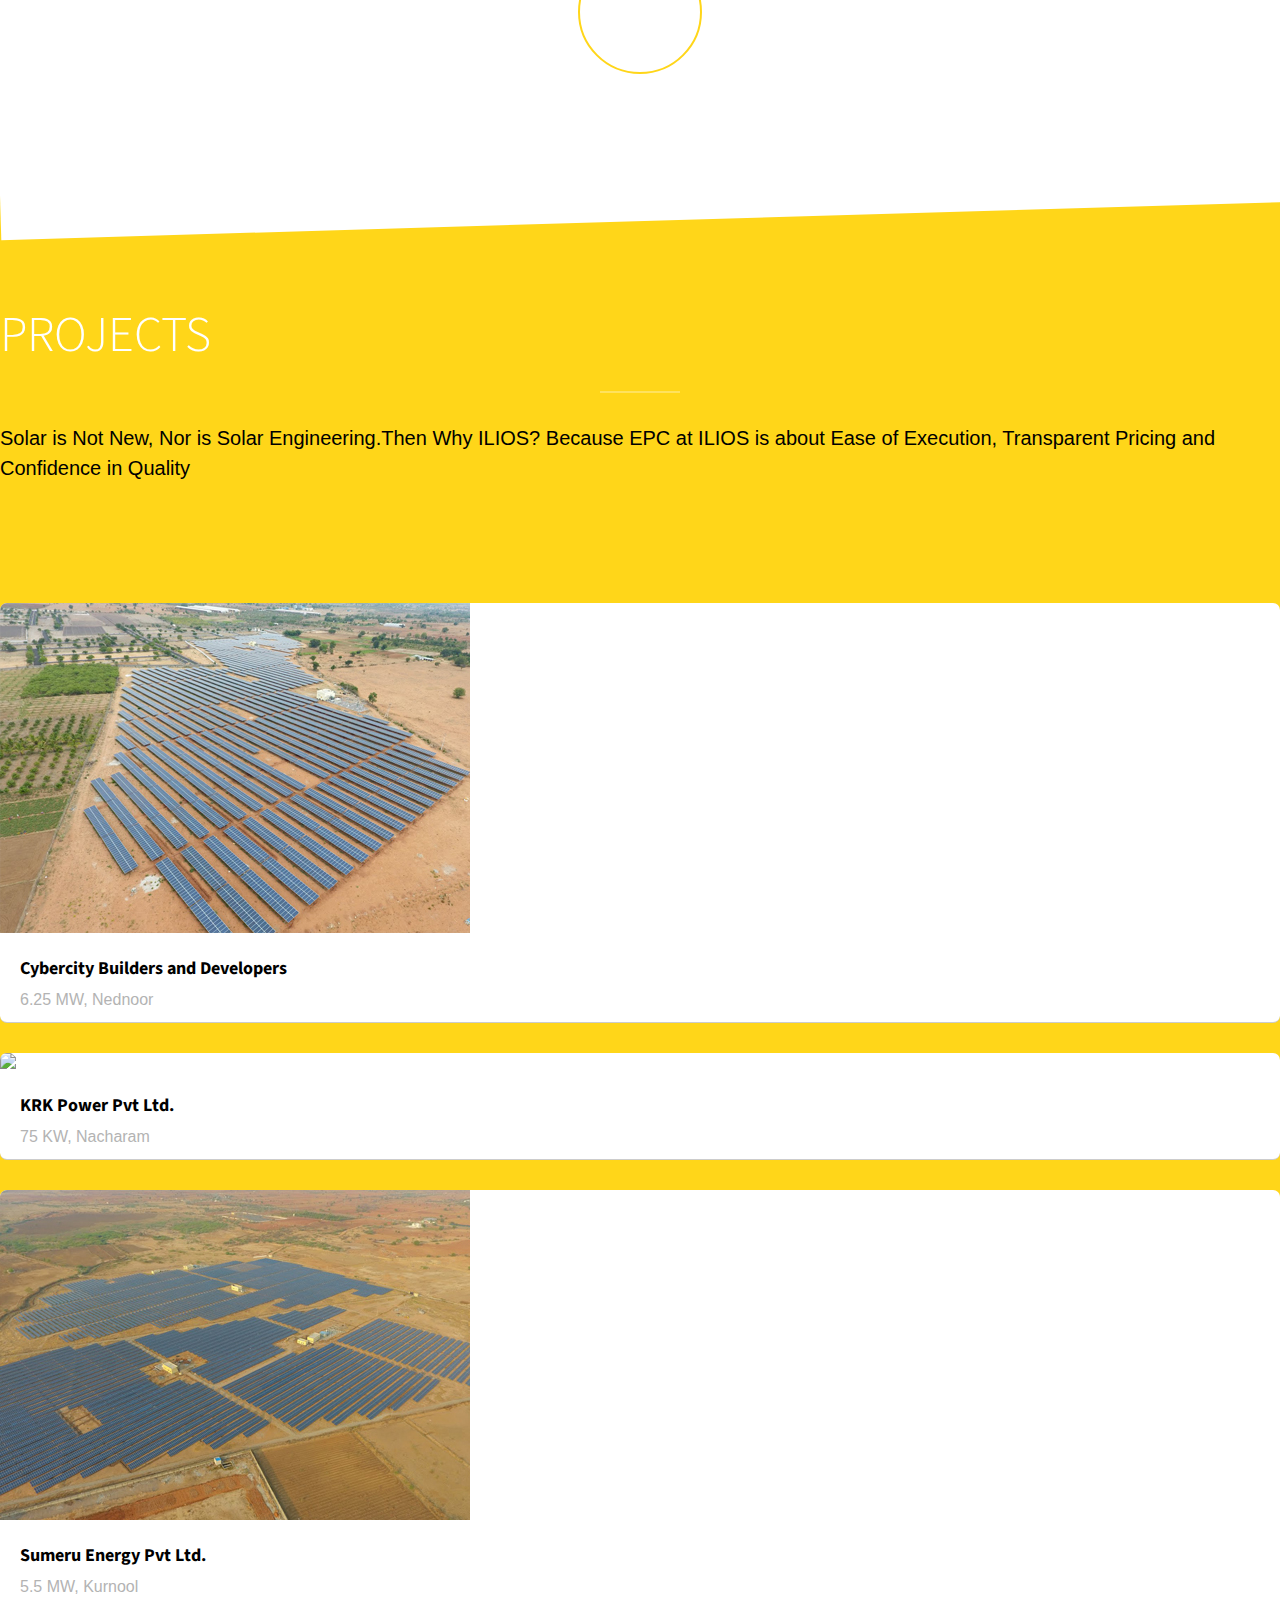
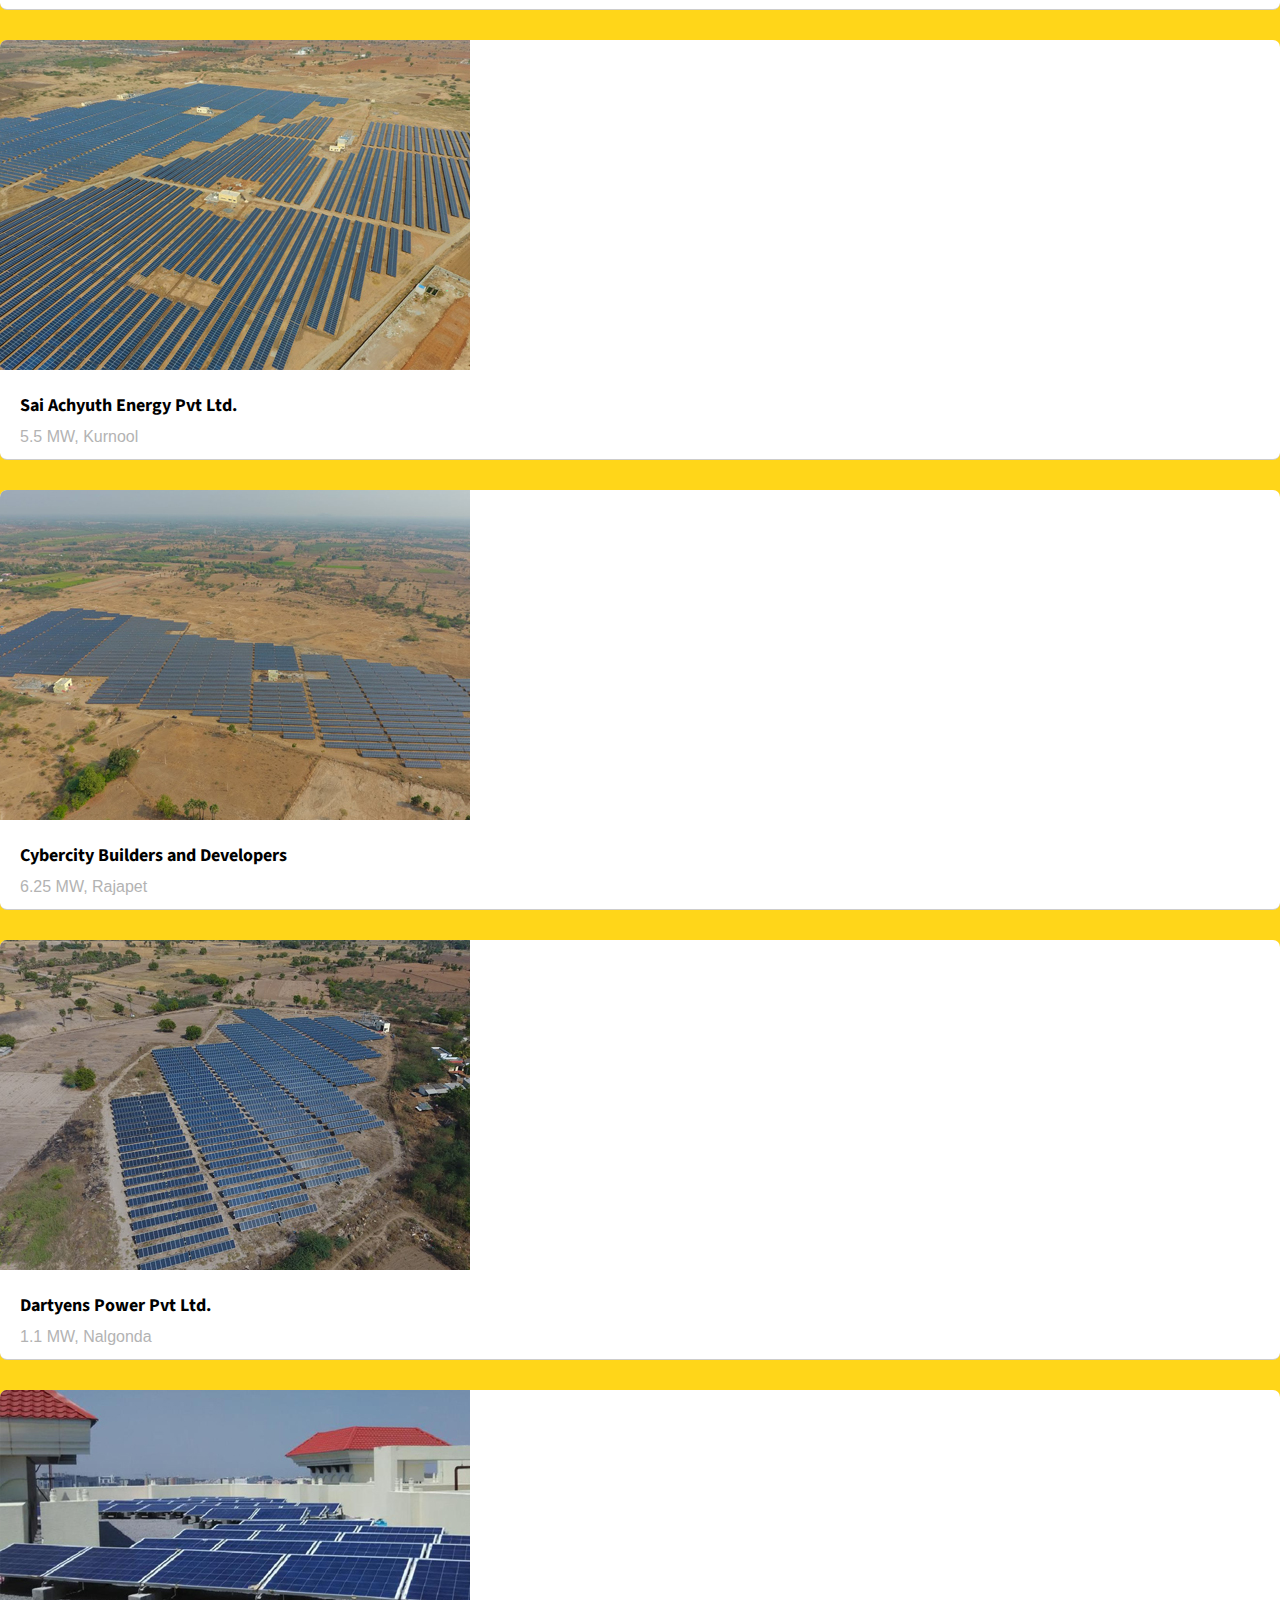
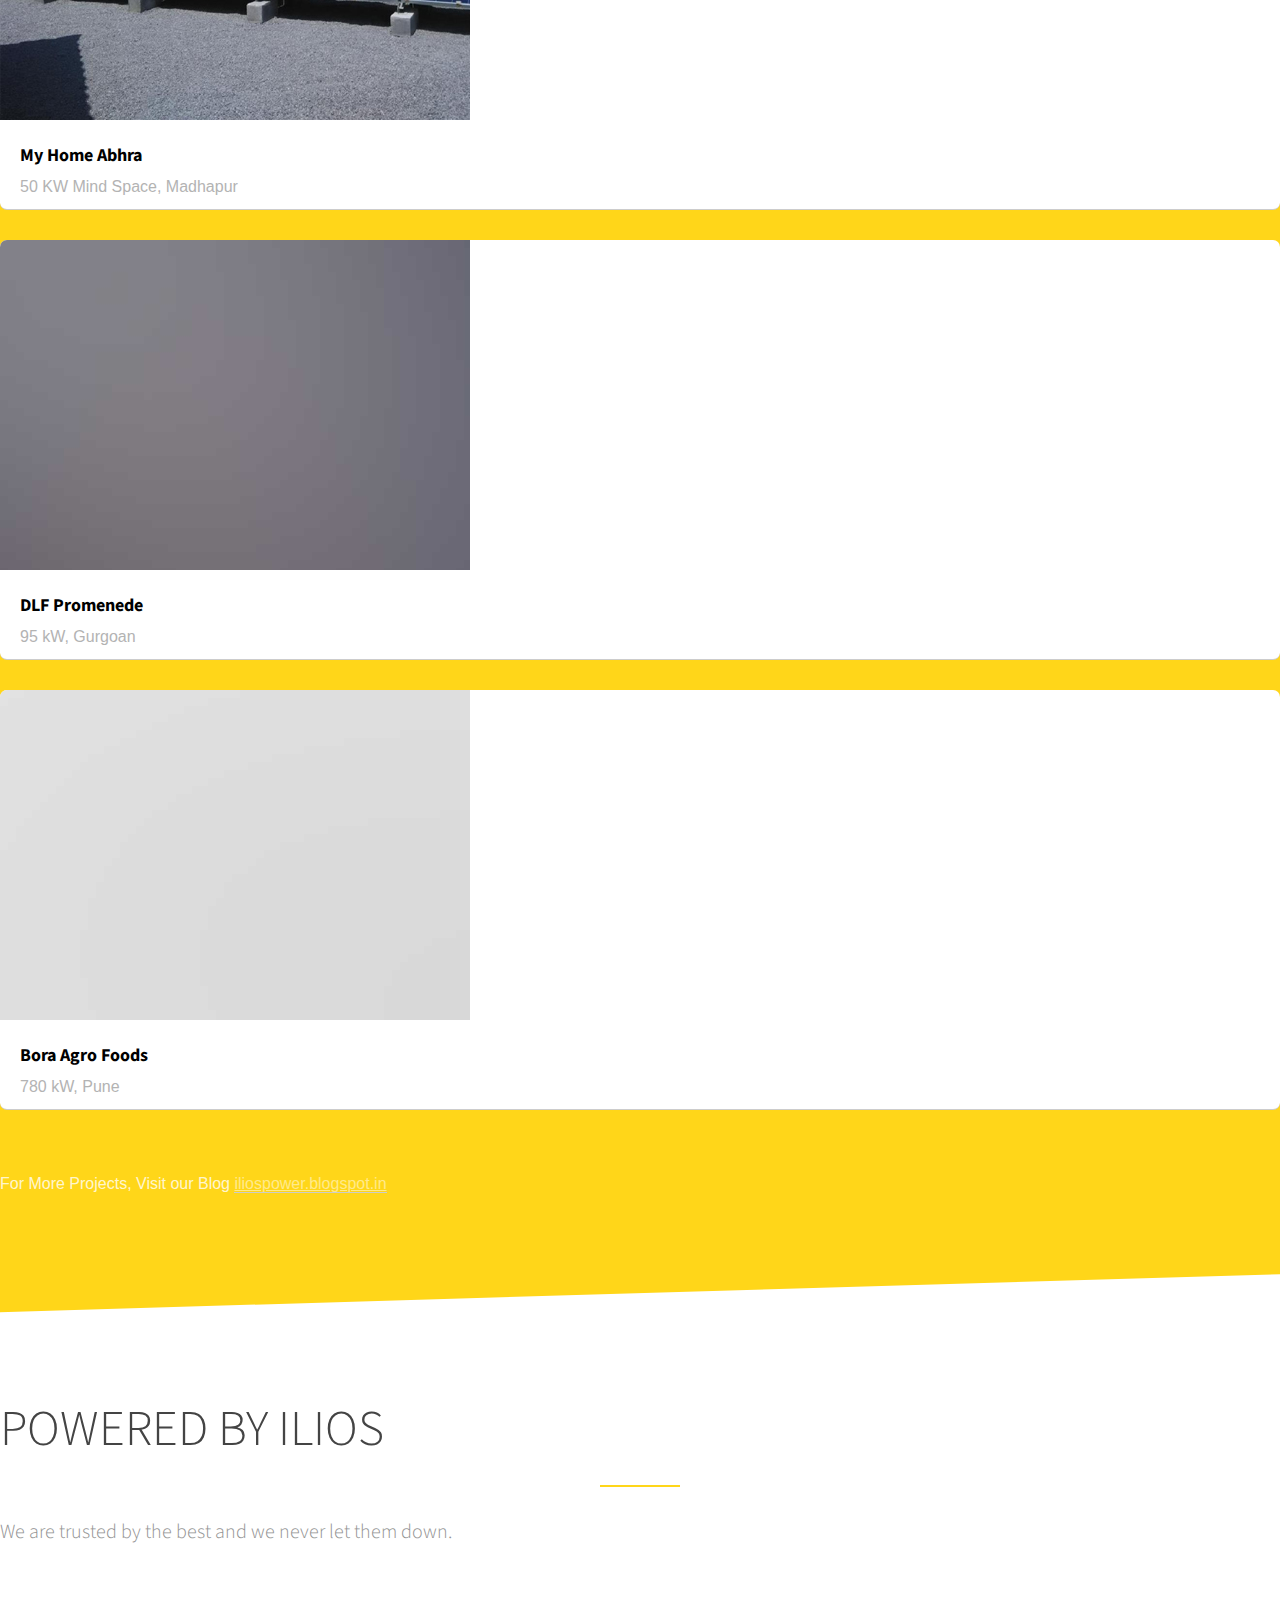
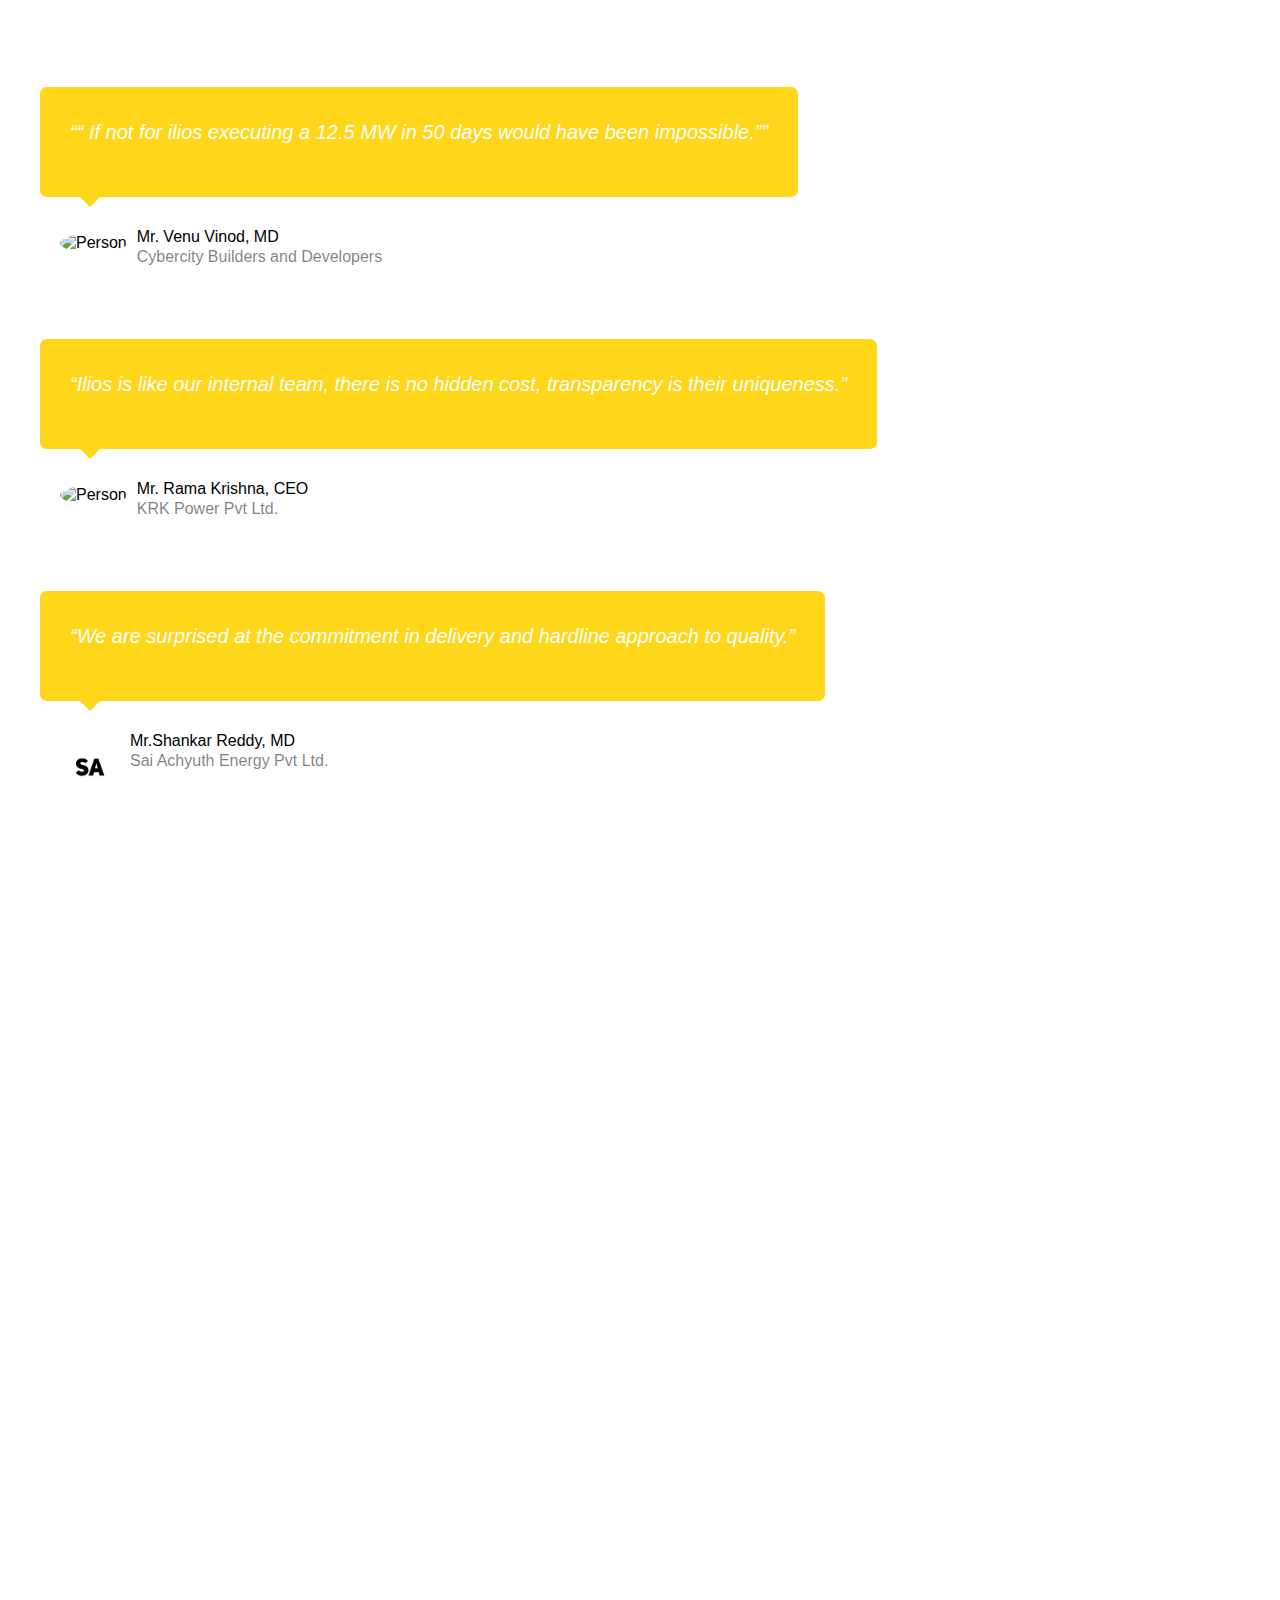
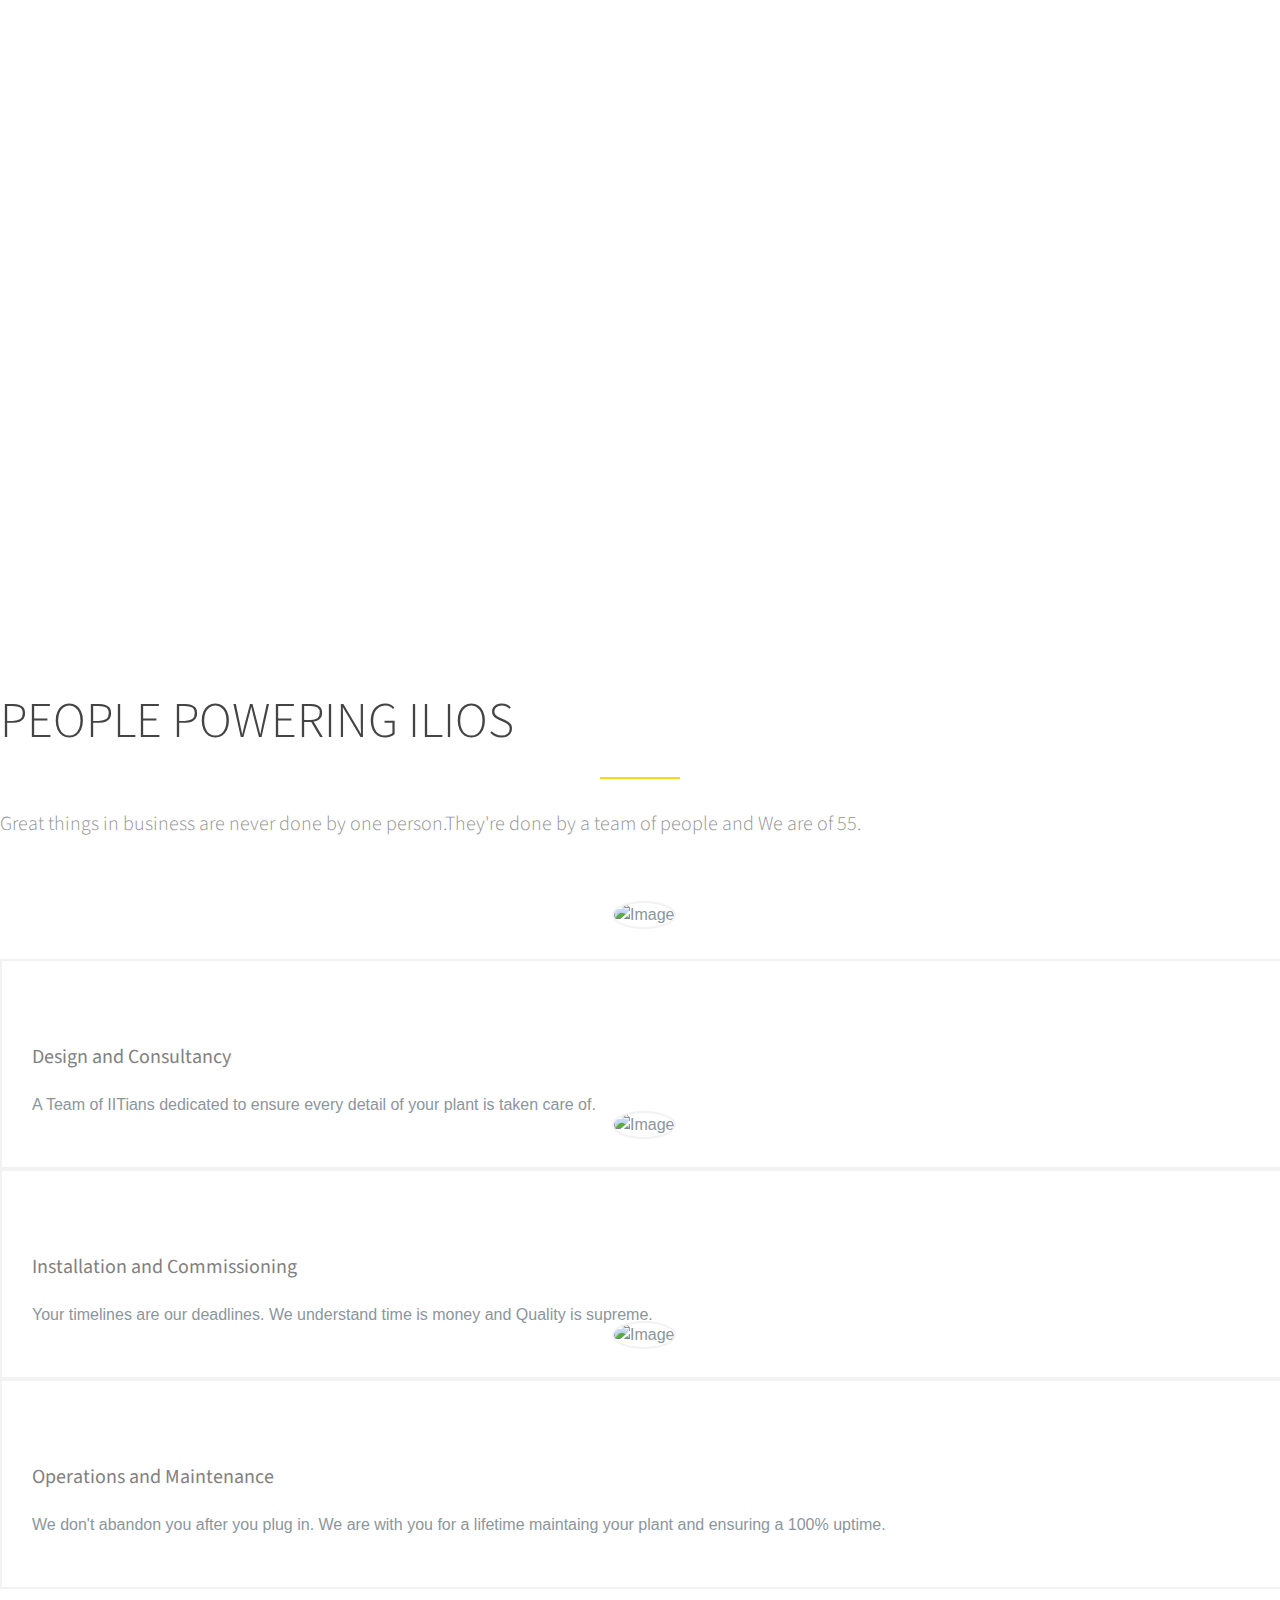
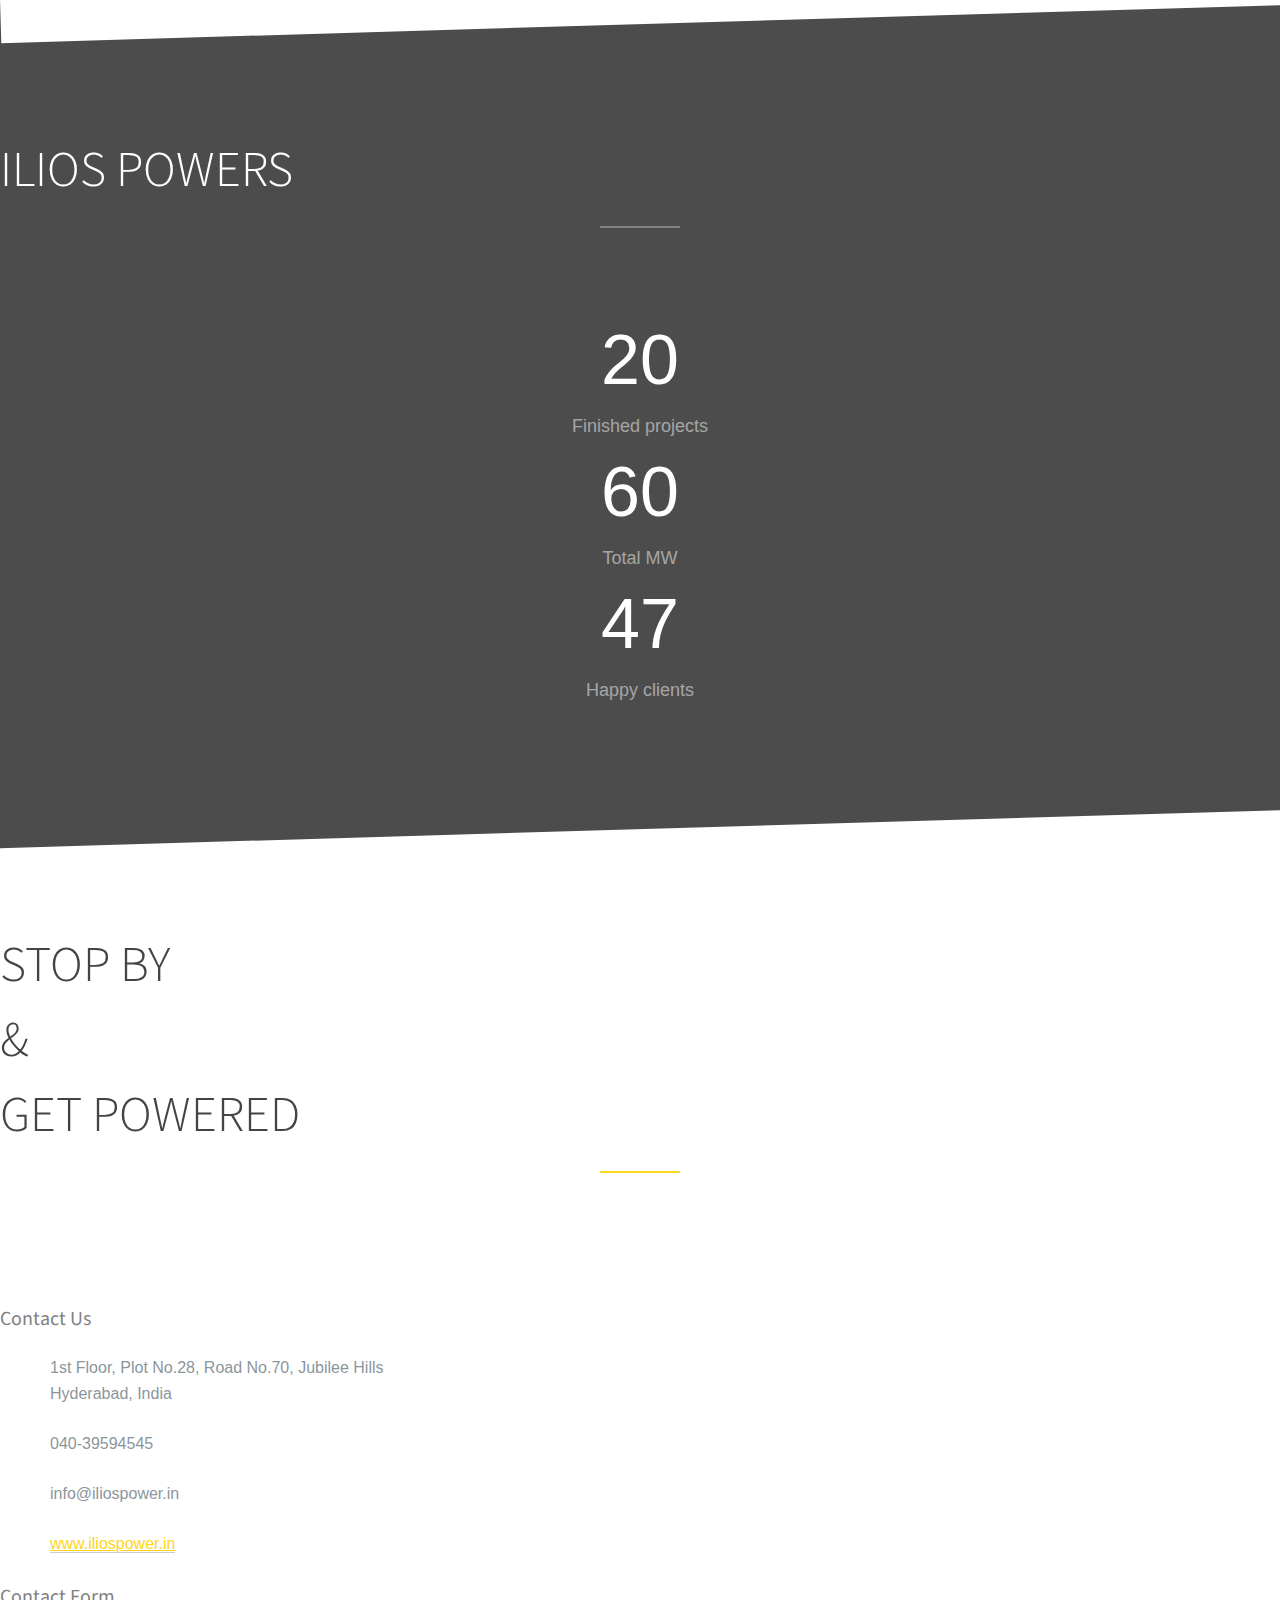
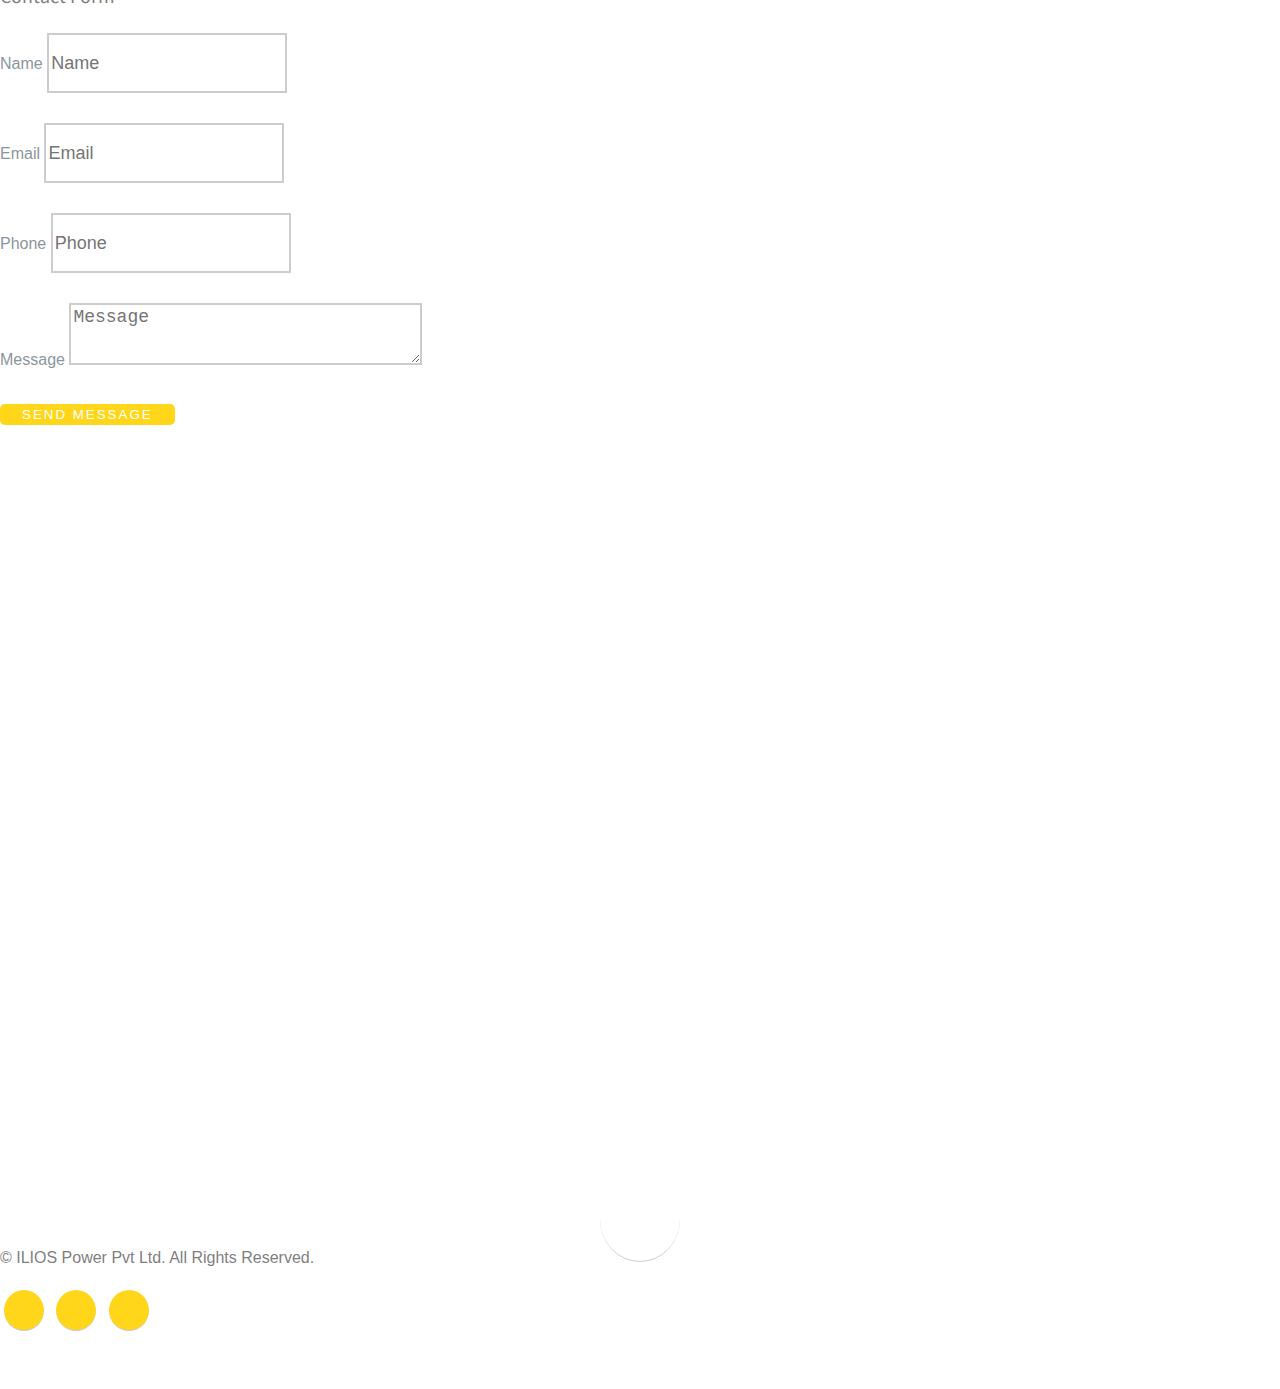
==== commit 12154ccd: "Updated industrial" ====
--- a/index.html
+++ b/index.html
@@ -9,10 +9,6 @@
 	<meta http-equiv="X-UA-Compatible" content="IE=edge">
 	<title>ILIOS Power &mdash; Leading Solar Solutions in India</title>
 	<meta name="viewport" content="width=device-width, initial-scale=1">
-	<meta name="description" content="Free HTML5 Template by FREEHTML5.CO" />
-	<meta name="keywords" content="free html5, free template, free bootstrap, html5, css3, mobile first, responsive" />
-	<meta name="author" content="FREEHTML5.CO" />
-
   <!-- 
 	//////////////////////////////////////////////////////
 
@@ -298,7 +294,7 @@
 					 </li>	
 					 <li><a href="#" data-nav-section="work"><span>Projects</span></a></li>
 		            <li><a href="#" data-nav-section="contact"><span>Contact</span></a></li>		            
-					<li class="fh5co-special" style="margin-top: -5px;"><a href="http://solarmen.com" class="solarmen" style="color: orange"> SOLARMEN</a></li>
+					<!-- <li class="fh5co-special" style="margin-top: -5px;"><a href="http://solarmen.com" class="solarmen" style="color: orange"> SOLARMEN</a></li> -->
 		          </ul>
 		        </div>
 			    </nav>
@@ -313,8 +309,8 @@
 		  </div>
 	</header>
 	
-	<section id="fh5co-home" data-section="home" style="background-color: #ffd619;" data-stellar-background-ratio="0.5">
-		
+	<section id="fh5co-home" data-section="home" style="background-color: #fff;" data-stellar-background-ratio="0.5">
+			
 			<div class="text-wrap">
 				<div class="text-inner">
 					<div class="row">
@@ -355,7 +351,7 @@
 				</div>
 			</div>
 		</div>
-		<div class="slant"></div>
+		<div ></div>
 	</section> 
 
 	<section id="fh5co-intro" data-section="three">
@@ -369,7 +365,7 @@
 						<h6>Industrial</h6>
 						<h3>Did you know that your solar savings will be much higher than the loan installaments you need to pay for going solar? </h3>
 						<p>To be on the top of your bottomline, you need Solar!</p>
-						<p><a href="#" class="btn btn-primary">Calculate Savings</a></p>
+						<p><a href="industrial.html" class="btn btn-primary">Read More</a></p> 
 					</div>
 				</div>
 				<div class="fh5co-block to-animate" style="background-image: url(images/img_8.jpg);">
@@ -382,7 +378,7 @@
 						<p>
 						Schools and Colleges have 30% direct subsidy which means zero initial investment
 						</p>
-						<p><a href="#" class="btn btn-primary">Calculate Savings</a></p>
+						<p><a href="commercial.html" class="btn btn-primary">Read More</a></p>
 					</div>
 				</div>
 				<div class="fh5co-block to-animate" style="background-image: url(images/img_10.jpg);">
@@ -393,7 +389,7 @@
 						<h6>Residential</h6>
 						<h3>Everybody has the responsibility to not only save their earnings but also save the earth.</h3>
 						<p>Making electricity on your roof will ease the pressure on fossil fuels and also slash your power bills by 30%.</p>
-						<p><a href="#" class="btn btn-primary">Calculate Savings</a></p>
+						<p><a href="residential.html" class="btn btn-primary">Read More</a></p>
 					</div>
 				</div>
 			</div>
--- a/css/style.css
+++ b/css/style.css
@@ -344,7 +344,7 @@
   background-attachment: fixed;
   position: relative;
   width: 100%;
-  background-color: #ffd619;
+  
   color: #fff;
   overflow: hidden;
 }
@@ -357,7 +357,7 @@
   z-index: 2;
   opacity: .9;
   -webkit-backface-visibility: hidden;
-  background-color: #ffd619;
+  
   /* IE9, iOS 3.2+ */
   
 }
@@ -1794,7 +1794,7 @@
 .fh5co-special a {
   padding: 0px !important;
   margin-top: 20px;
-  background: orange;
+  background: white;
   padding-left: 20px !important;
   padding-top: 4px !important;
   padding-bottom: 4px !important;
@@ -2162,7 +2162,7 @@
 }
 
 #fh5co-hero {
-  background-color: #ffd619;
+  background-color: none;
   background-size: cover;
   background-repeat: no-repeat;
   background-position: center left;
--- a/css/style.css
+++ b/css/style.css
@@ -344,7 +344,7 @@
   background-attachment: fixed;
   position: relative;
   width: 100%;
-  background-color: #ffd619;
+  
   color: #fff;
   overflow: hidden;
 }
@@ -357,7 +357,7 @@
   z-index: 2;
   opacity: .9;
   -webkit-backface-visibility: hidden;
-  background-color: #ffd619;
+  
   /* IE9, iOS 3.2+ */
   
 }
@@ -1794,7 +1794,7 @@
 .fh5co-special a {
   padding: 0px !important;
   margin-top: 20px;
-  background: orange;
+  background: white;
   padding-left: 20px !important;
   padding-top: 4px !important;
   padding-bottom: 4px !important;
@@ -2162,7 +2162,7 @@
 }
 
 #fh5co-hero {
-  background-color: #ffd619;
+  background-color: none;
   background-size: cover;
   background-repeat: no-repeat;
   background-position: center left;
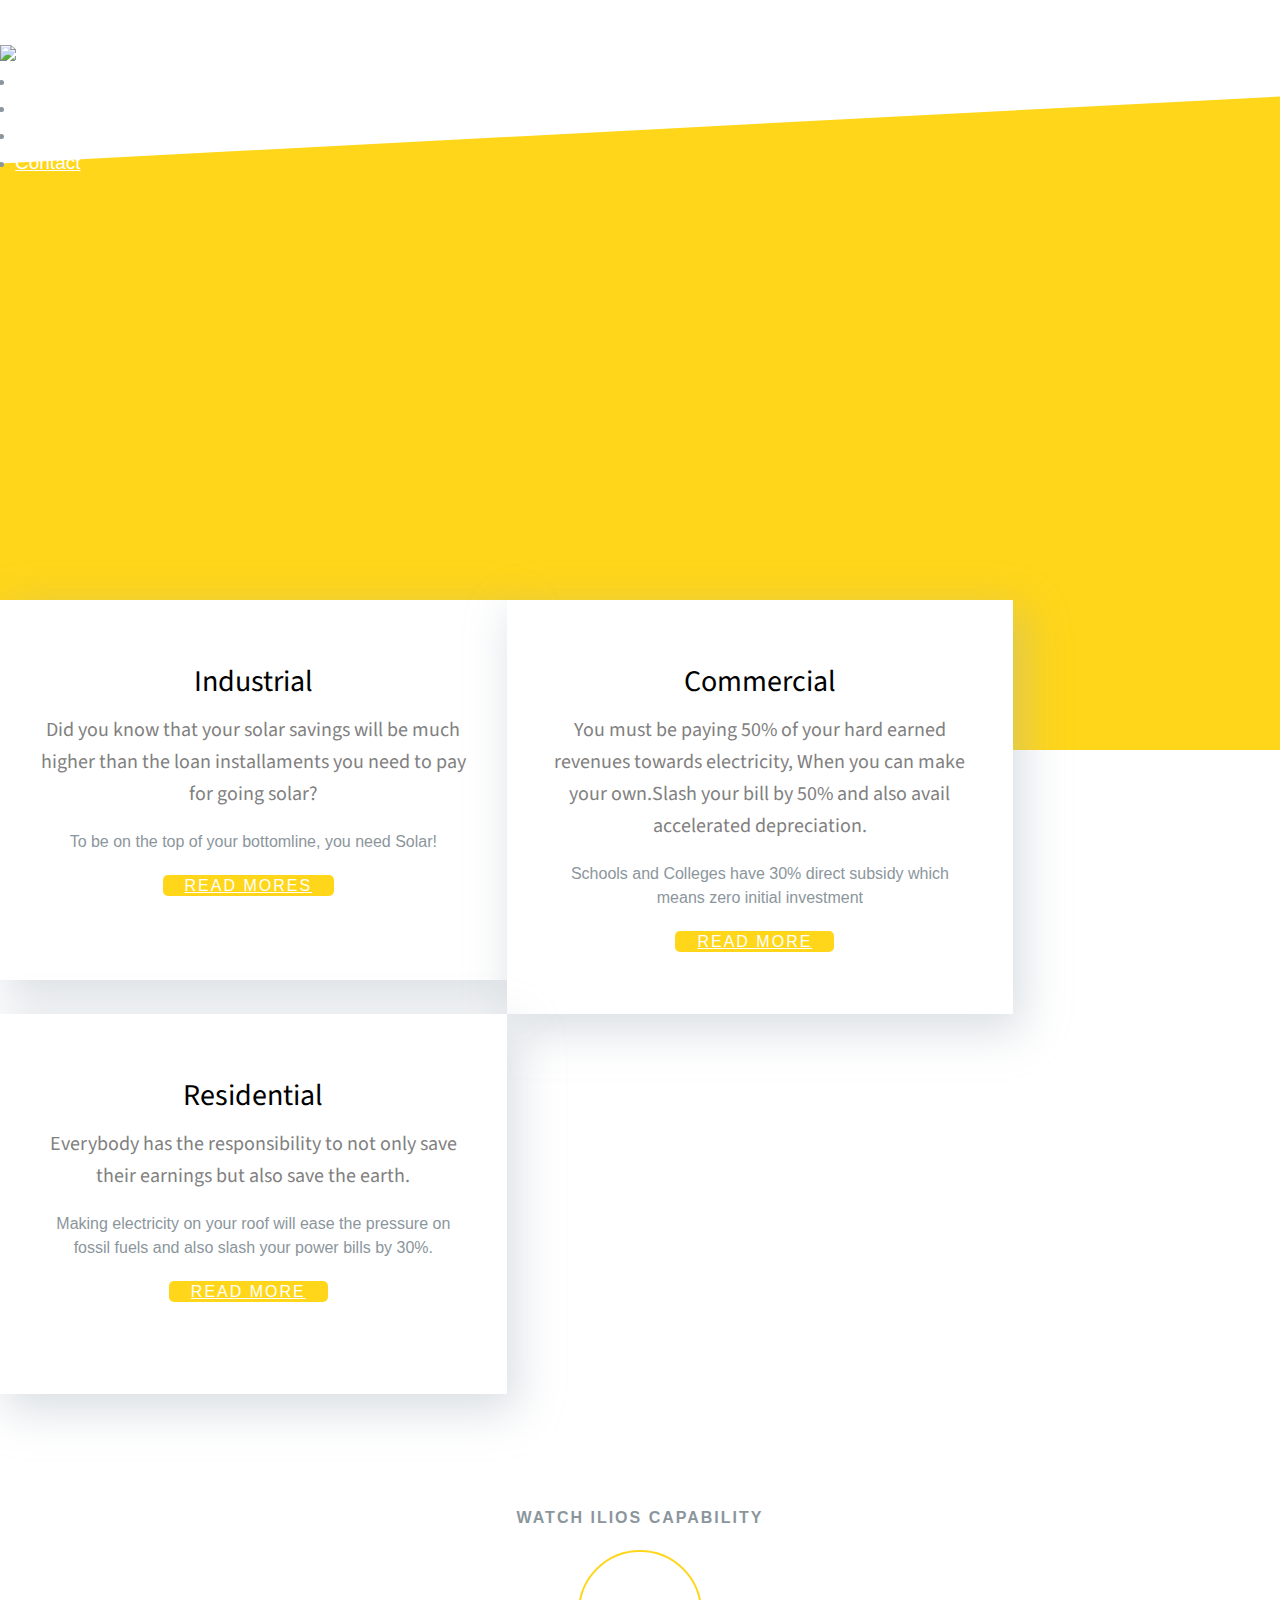
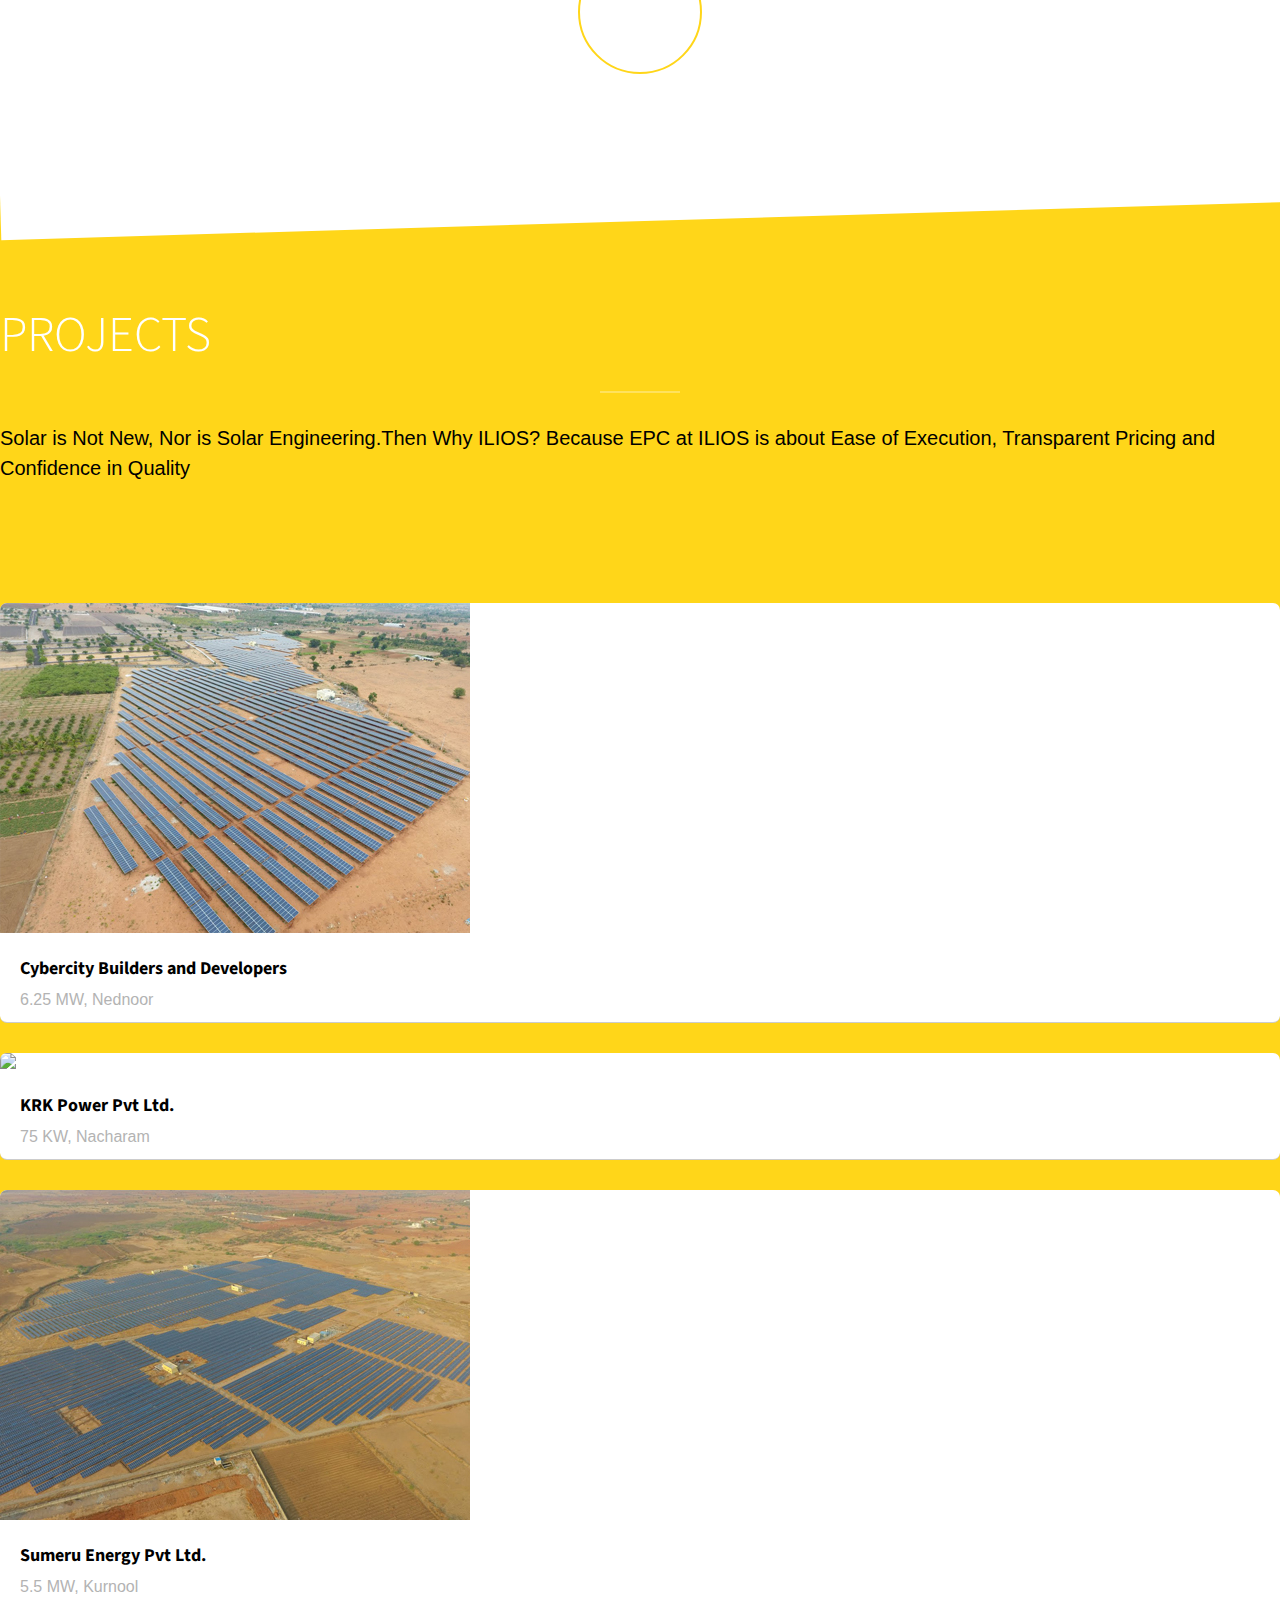
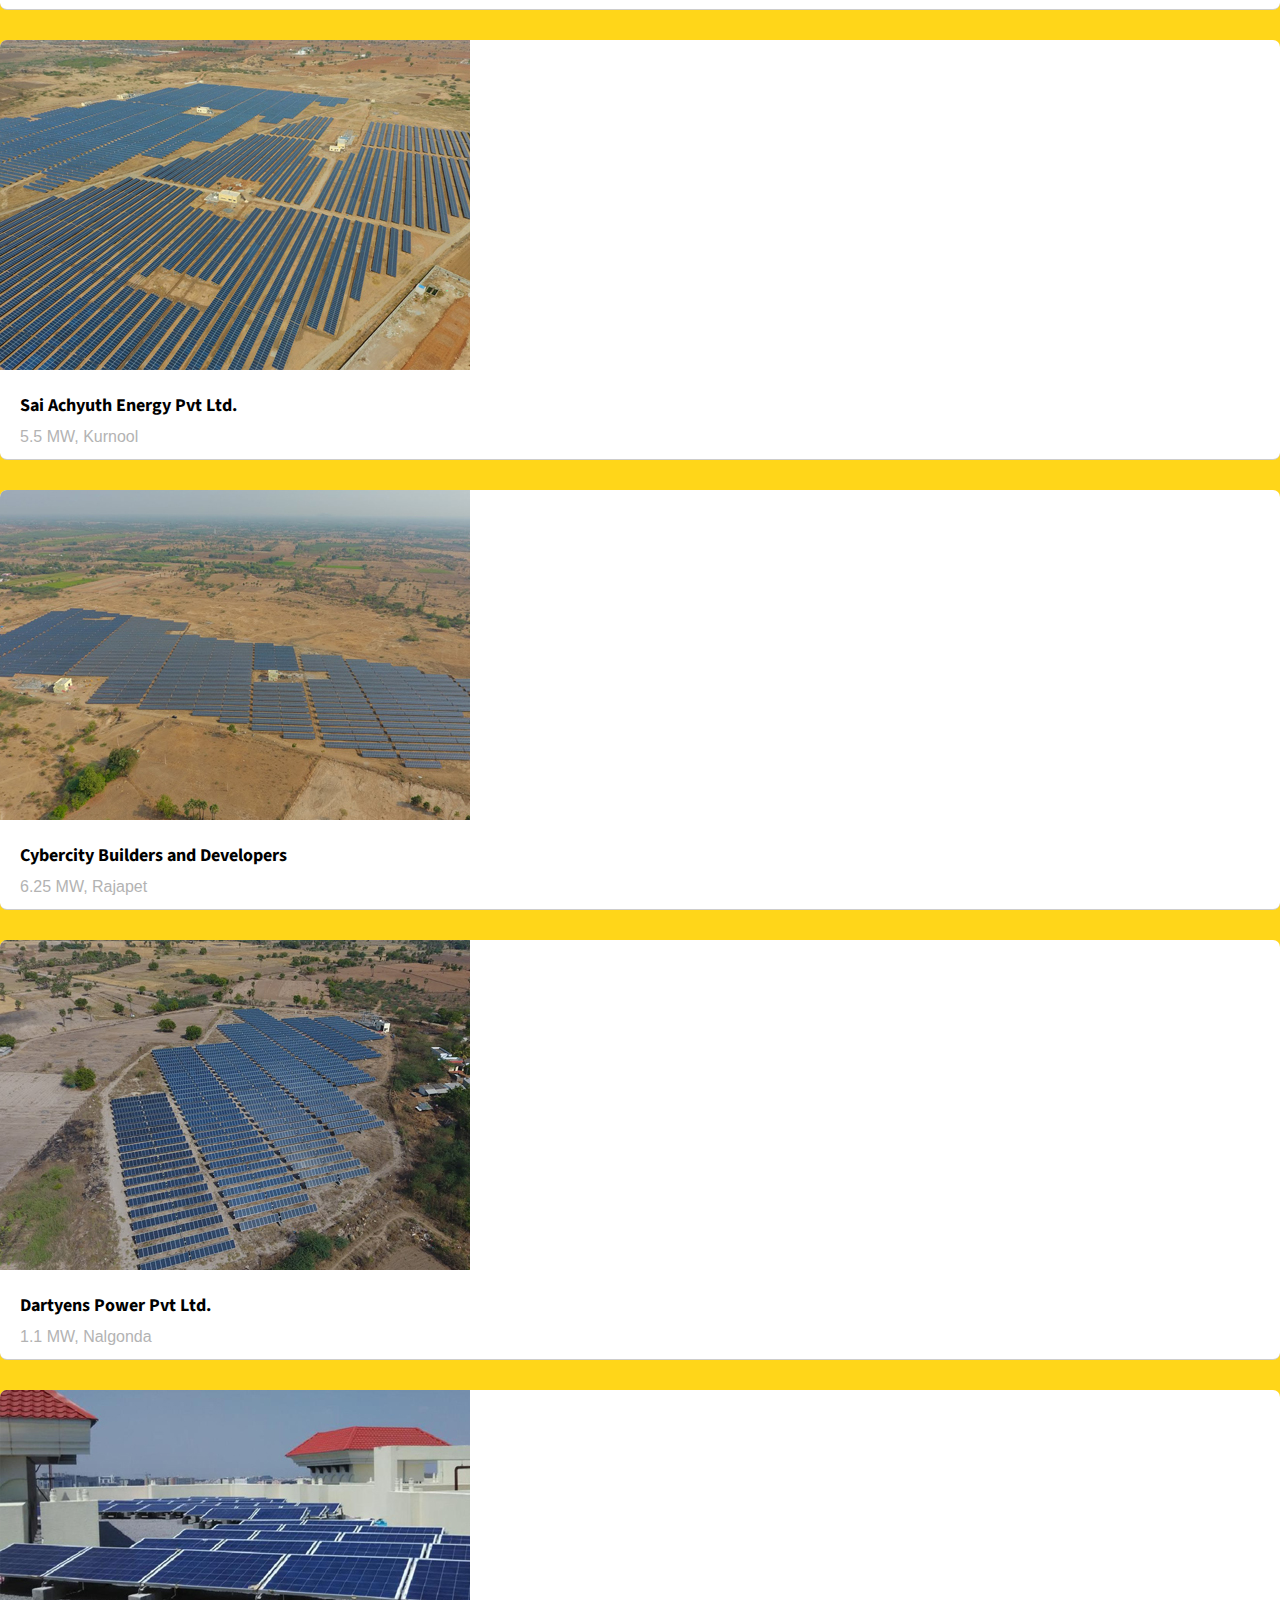
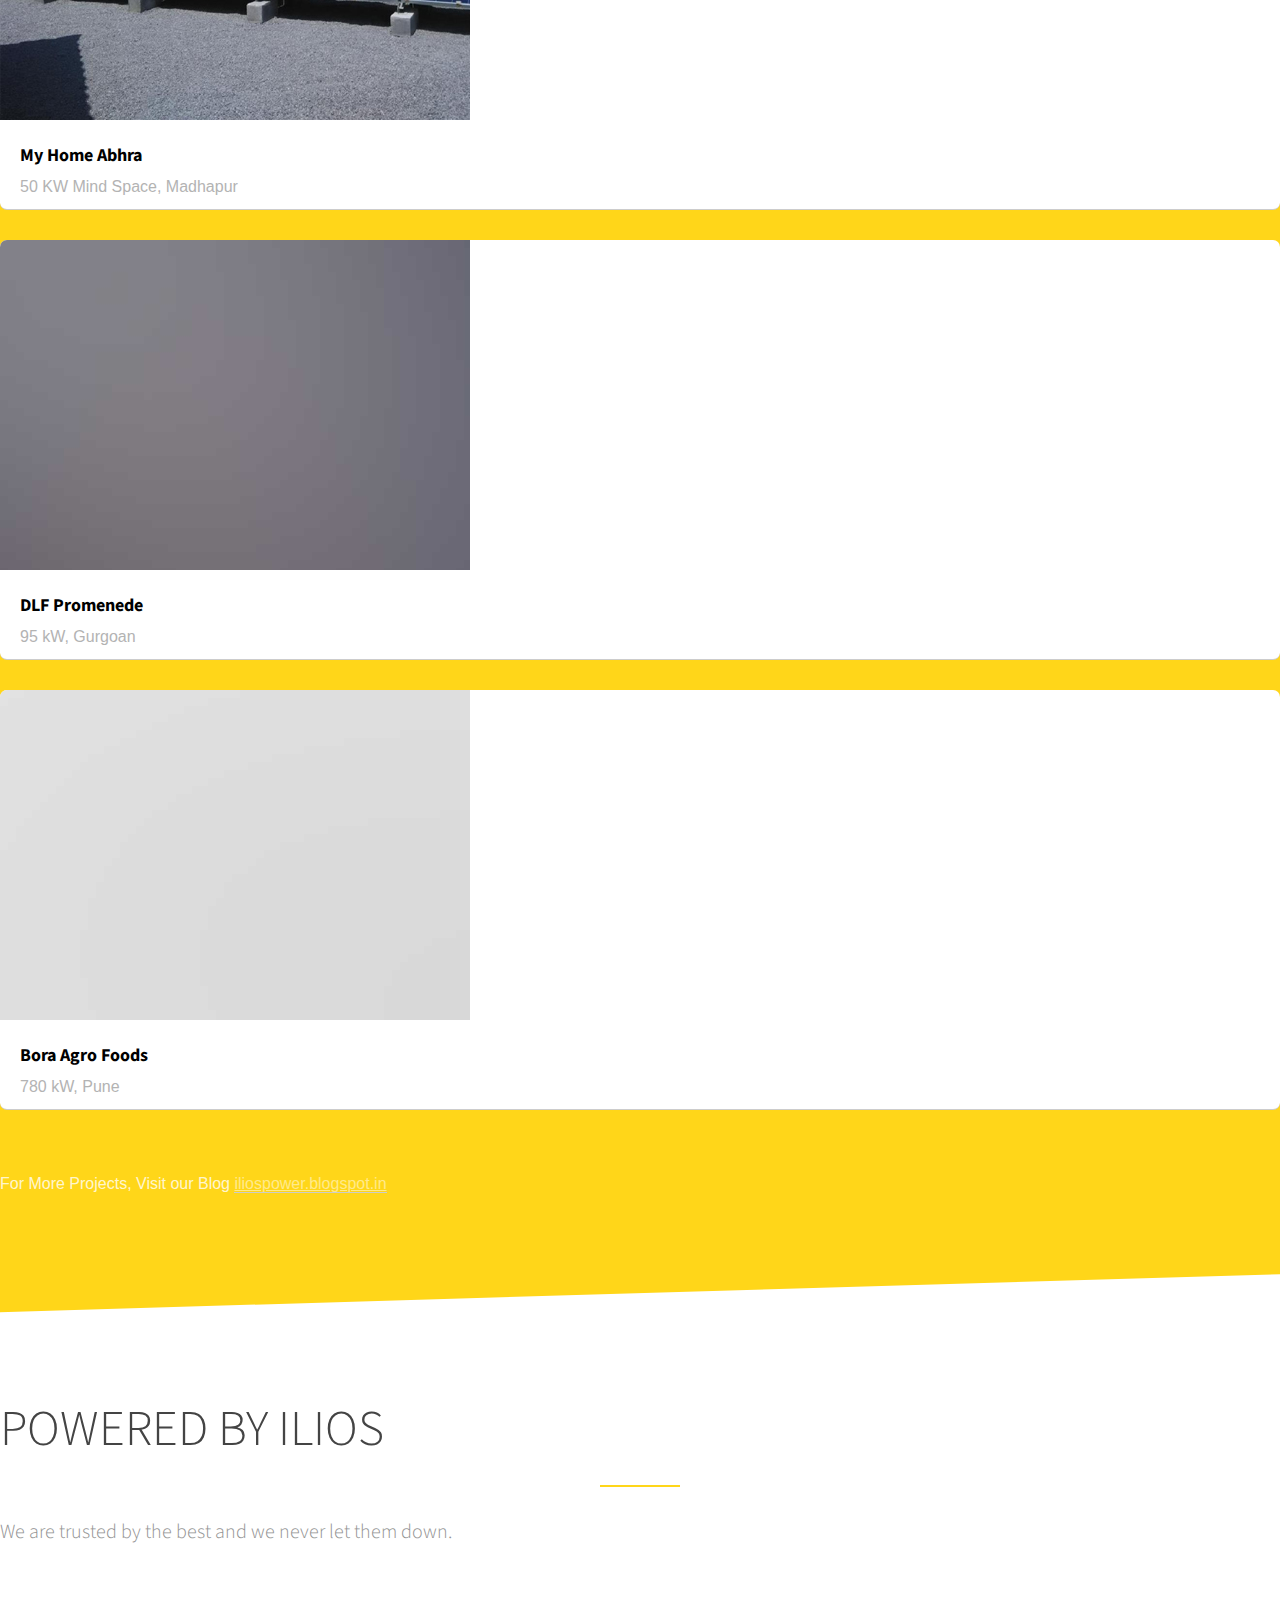
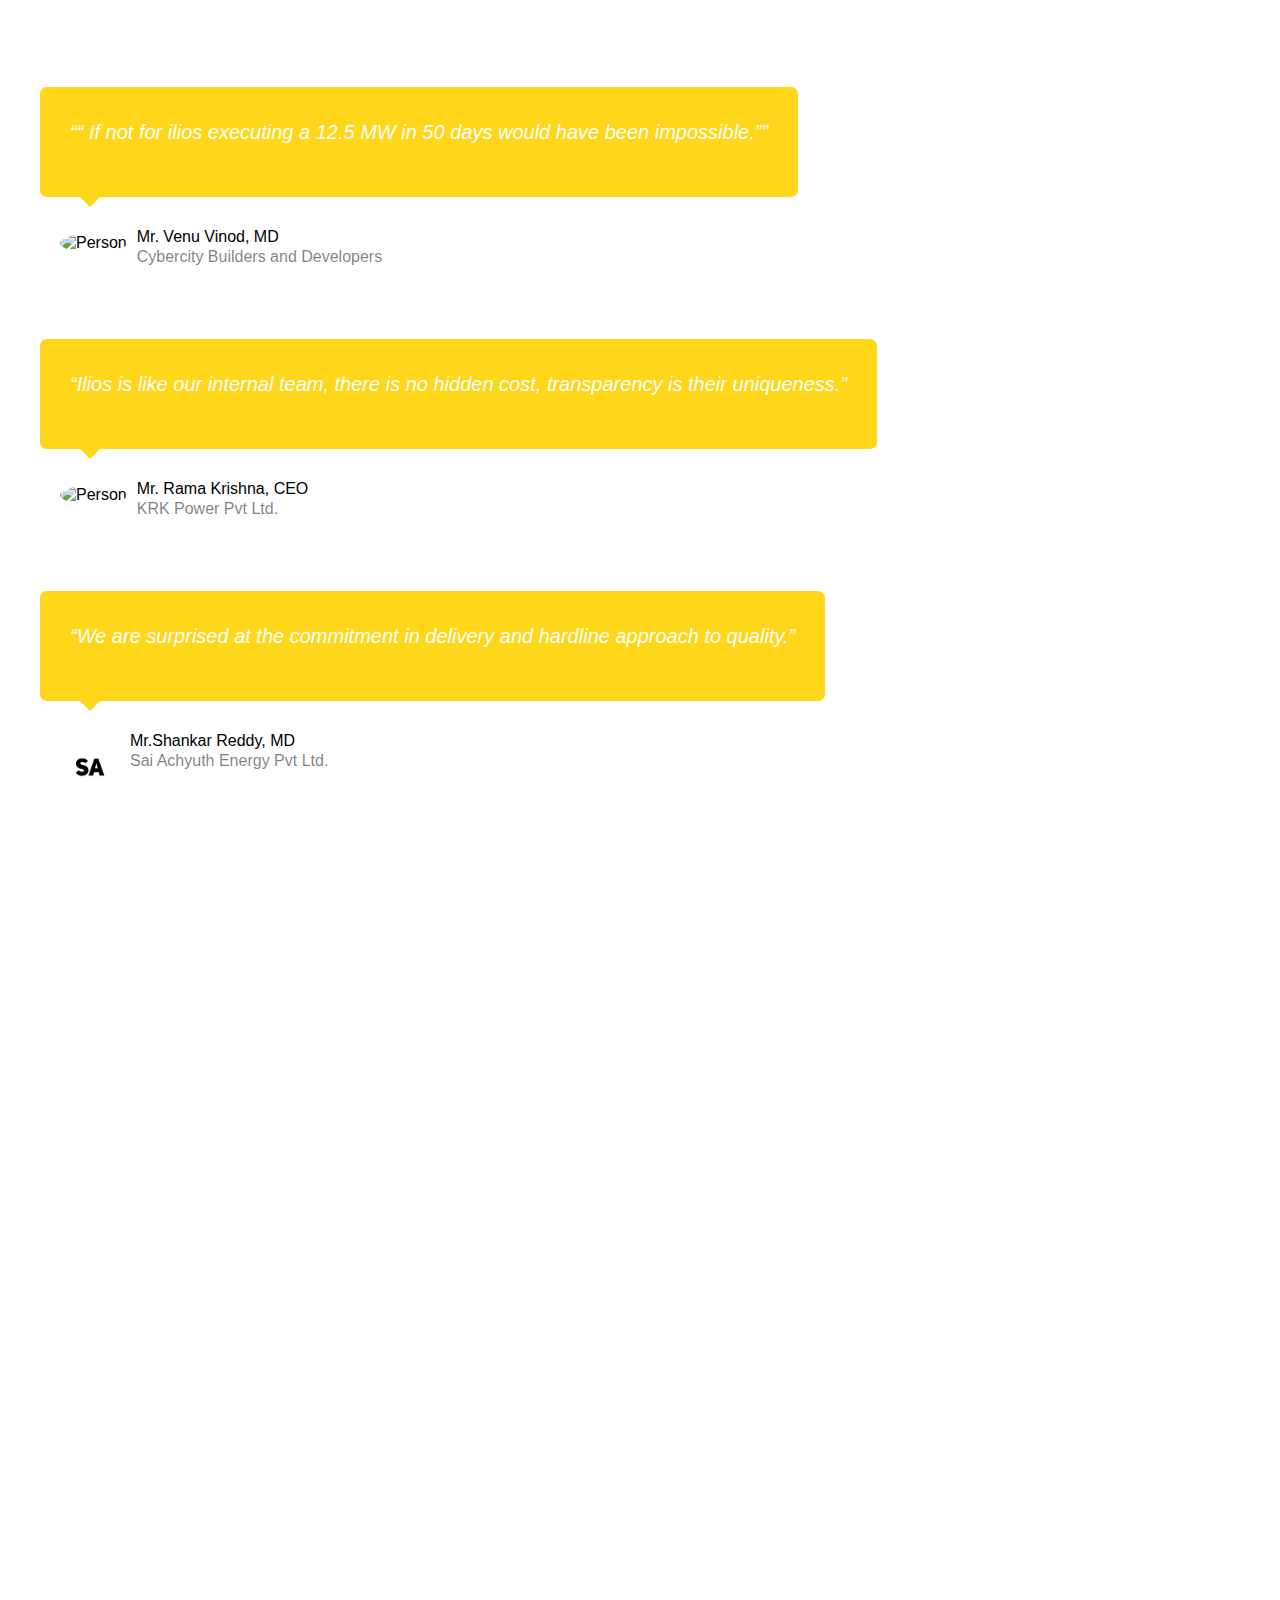
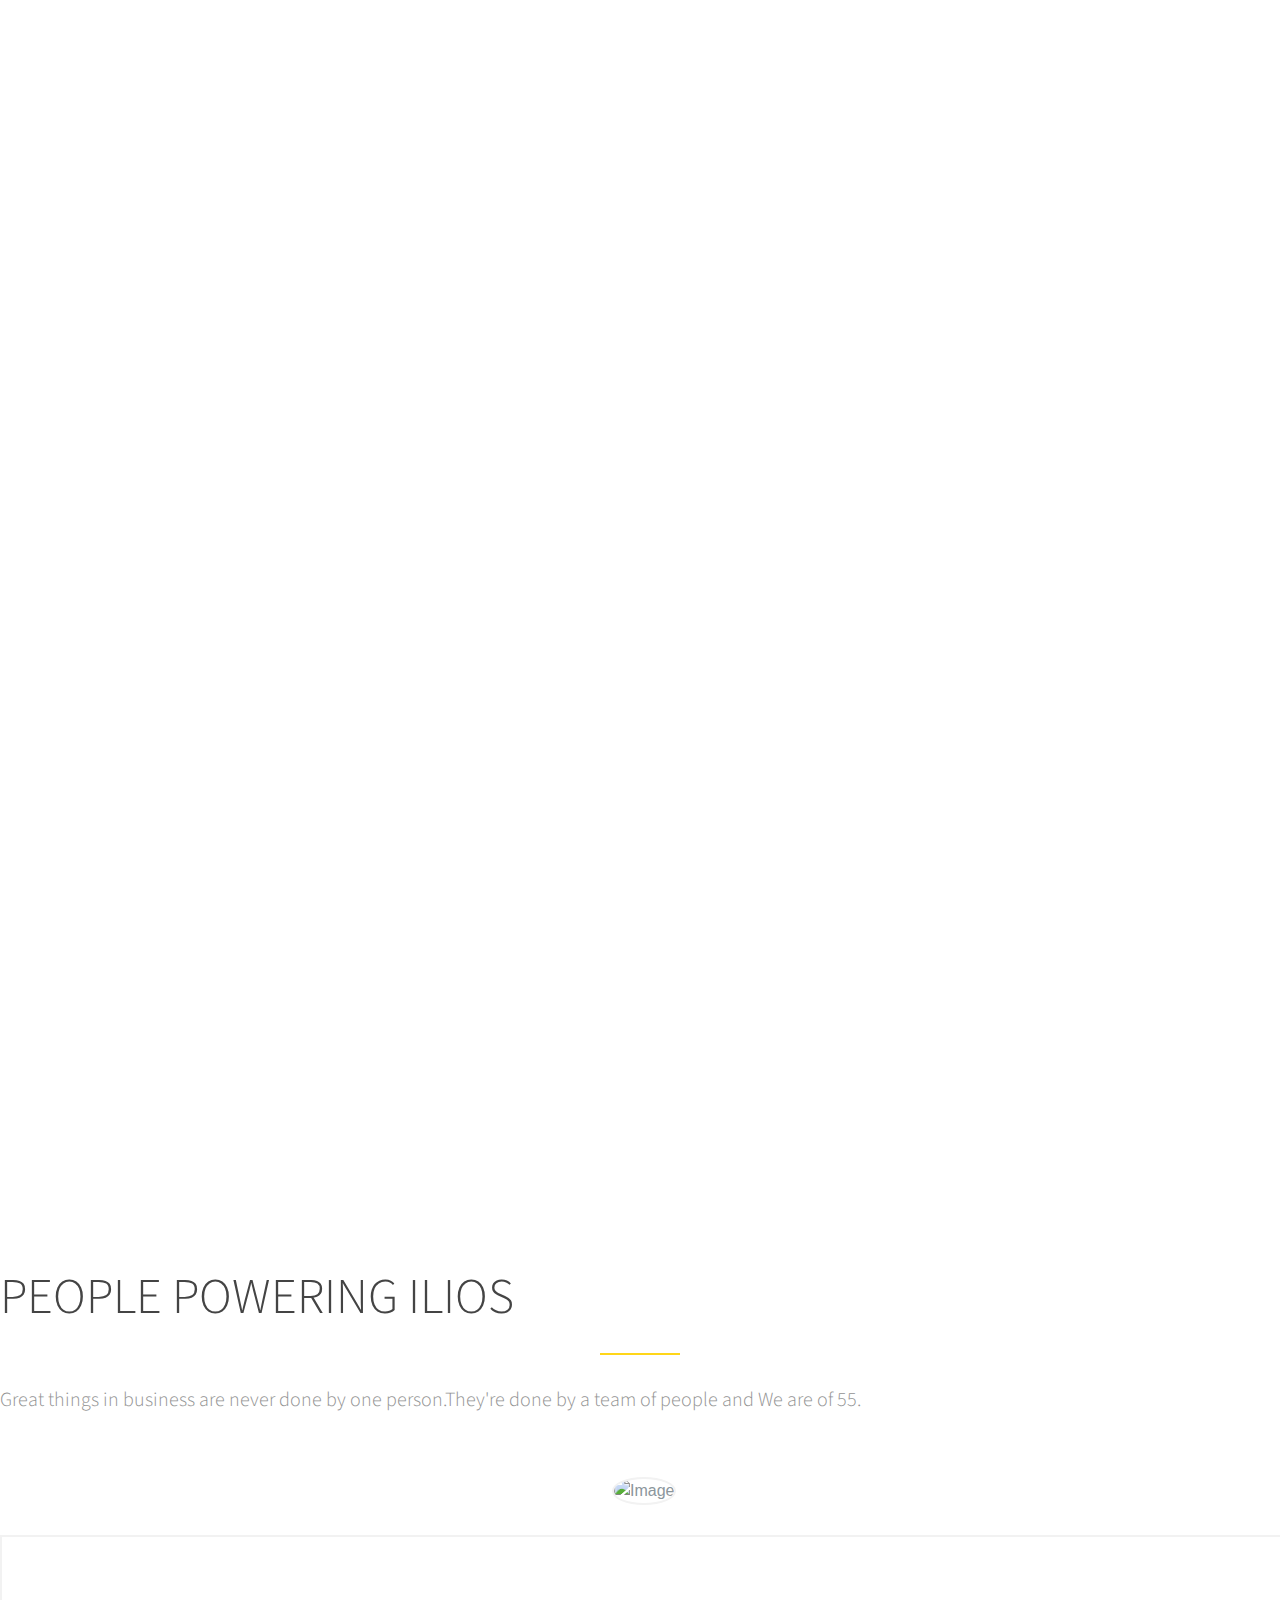
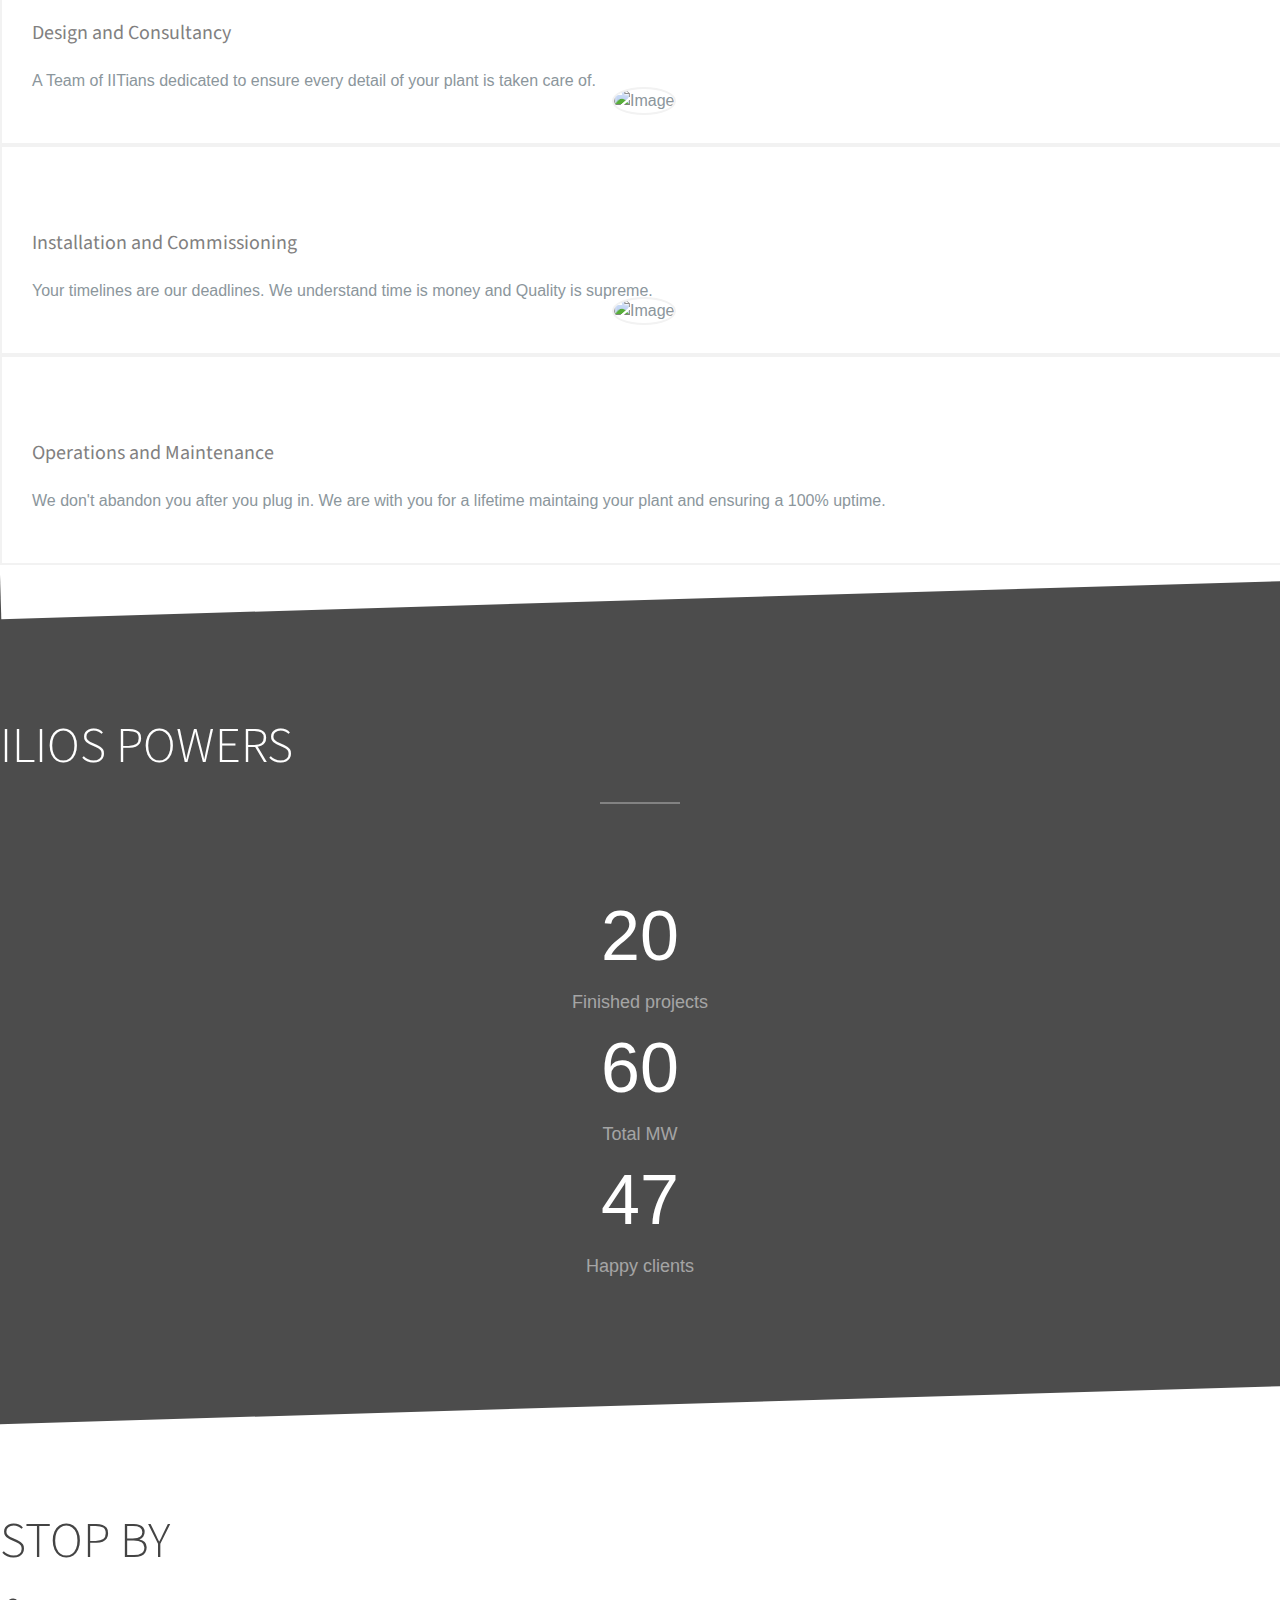
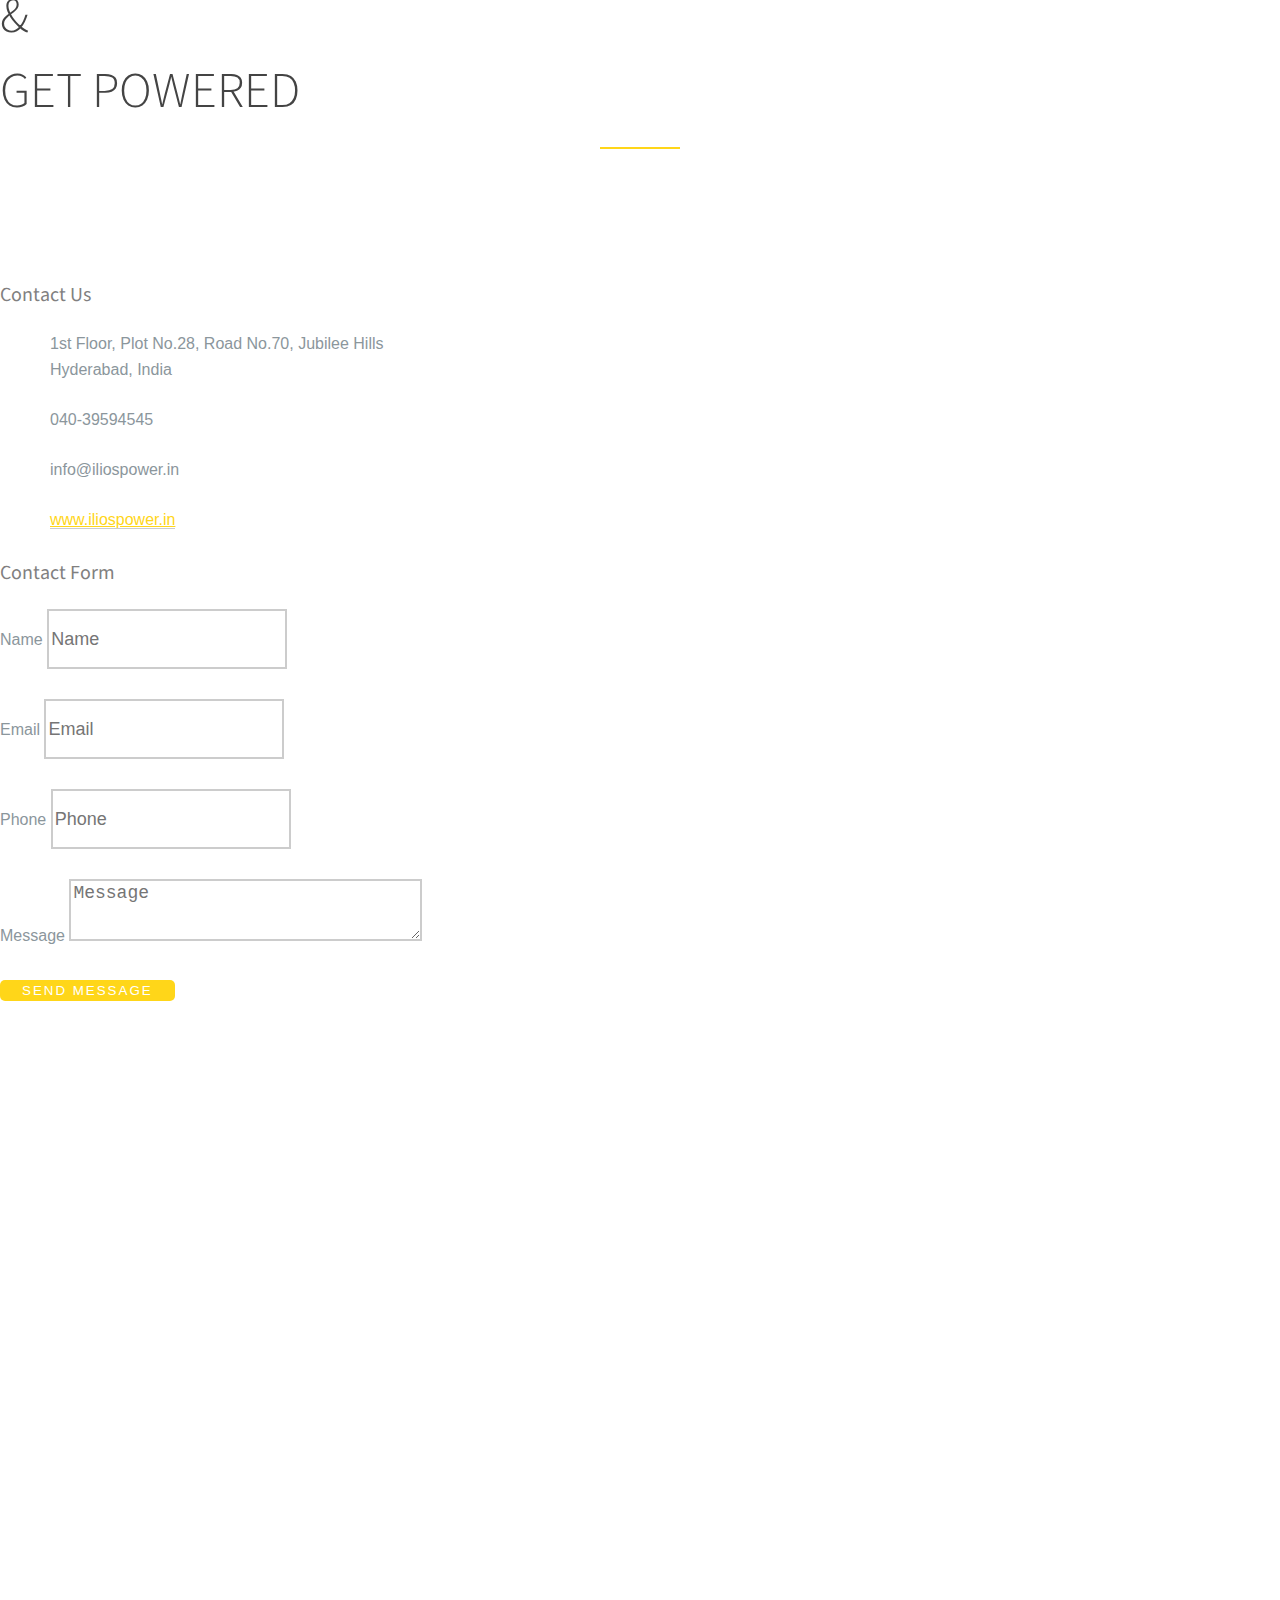
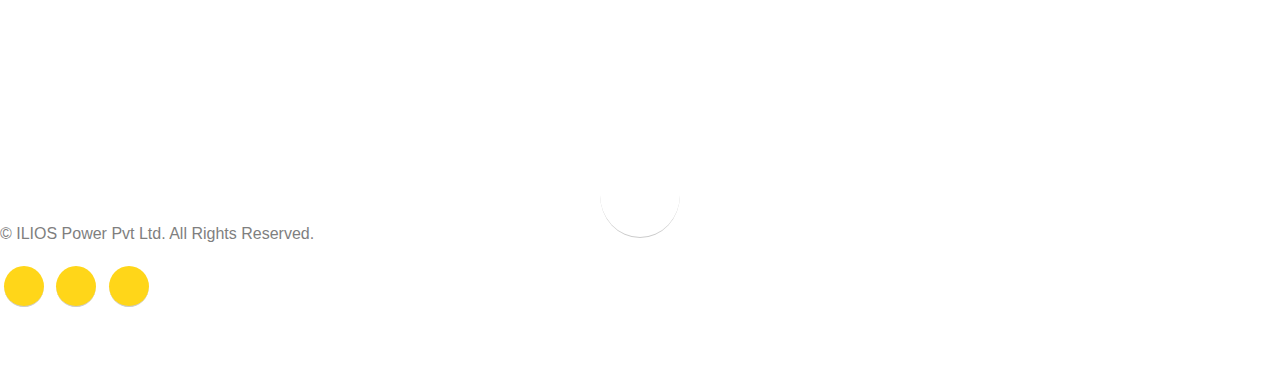
==== commit f147c0d1: "updated index and all pages" ====
--- a/index.html
+++ b/index.html
@@ -365,7 +365,7 @@
 						<h6>Industrial</h6>
 						<h3>Did you know that your solar savings will be much higher than the loan installaments you need to pay for going solar? </h3>
 						<p>To be on the top of your bottomline, you need Solar!</p>
-						<p><a href="industrial.html" class="btn btn-primary">Read More</a></p> 
+						<p><a href="industrial.html" class="btn btn-primary">Read Mores</a></p> 
 					</div>
 				</div>
 				<div class="fh5co-block to-animate" style="background-image: url(images/img_8.jpg);">
@@ -594,12 +594,13 @@
 				<div class="col-md-6 col-sm-6 fh5co-service to-animate" >
 					<i class="icon to-animate-2 icon-bulb" ></i>
 					<h3>EPC</h3>
-					<p class="parac">With 55MW+ EPC, 95MW O&M, Ilios has setup residential rooftops to large scale MW plants.</p>
+					<p class="parac">In Over 60 MWs of installations with 100% in-house engineering and construction teams, EPC at ILIOS has been acclaimed to stand for Ease of Execution, Transparent Pricing & Confidence in Quality.</p>
 				</div>
 				<div class="col-md-6 col-sm-6 fh5co-service to-animate">
 					<i class="icon to-animate-2 icon-people"></i>
 					<h3>CONSULTING</h3>
-					<p class="parac">End to End Consulting right from the bidding stage to commissioning stage.Innovative thinking, ensuring 100% client satisfaction.</p>
+				</div>
+					<p class="parac">ILIOS Power is a Solar Engineering and Construction firm providing end to end solutions from bidding to the commissioning of solar power plants.</p>
 				</div>
 
 				<div class="clearfix visible-sm-block"></div>
@@ -607,12 +608,12 @@
 				<div class="col-md-6 col-sm-6 fh5co-service to-animate">
 					<i class="icon to-animate-2 icon-wrench"></i>
 					<h3>O&M</h3>
-					<p class="parac">Our friendly team will make sure you get the best experience from initial consultation to installation to maintenance.</p>
+					<p class="parac">Our engagement extends to a lifetime support via our Operations and Maintenance services. </p>
 				</div>
 				<div class="col-md-6 col-sm-6 fh5co-service to-animate">
 					<i class="icon to-animate-2 icon-home"></i>
 					<h3>ROOFTOPS</h3>
-					<p class="parac">Ilios Power provides unique solutions for rooftop installations, keeping in mind the health of the roof and its load bearing capability.</p>
+					<p class="parac">We have been trusted by the best like Sagitaur, My Home Group, DLF, SBI, LVPEI, Cybercity Builder and Developers, Sumeru Energy, Bora Agro, to name a few.</p>
 				</div>
 				
 			</div>
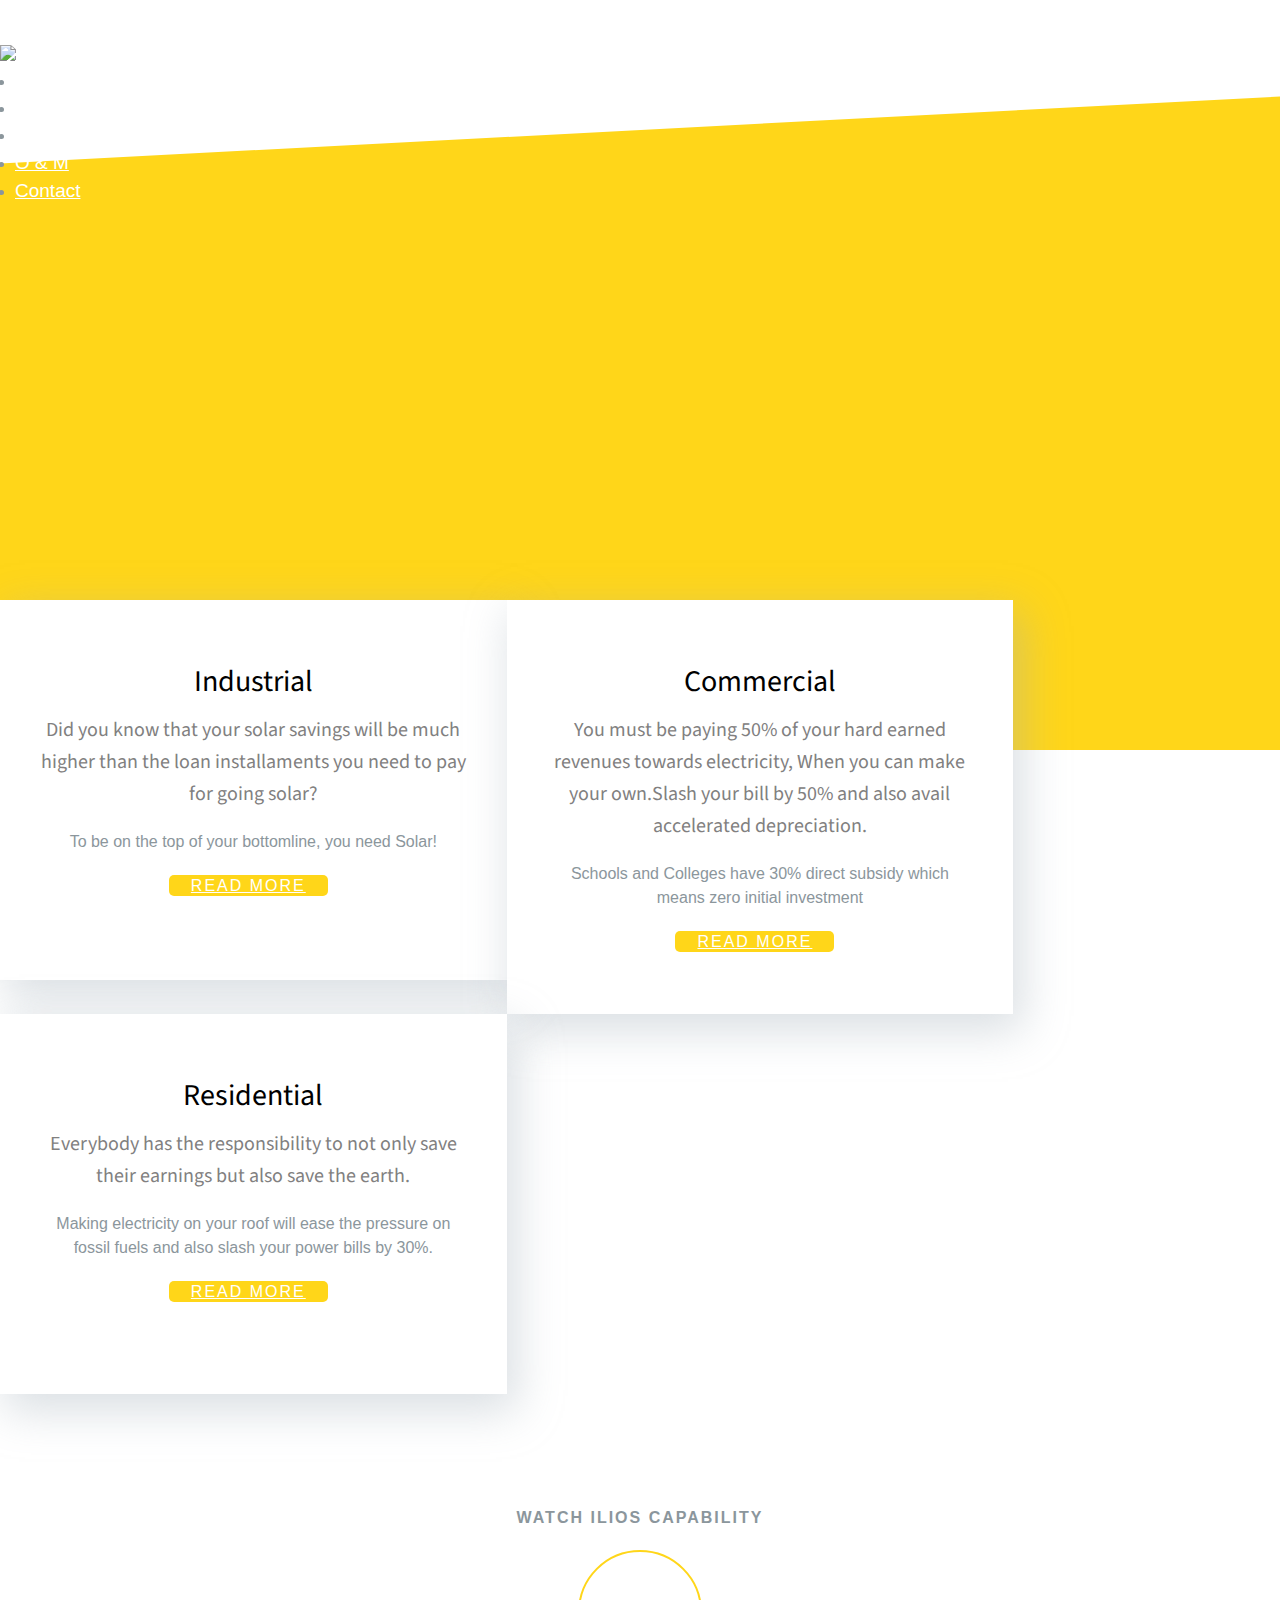
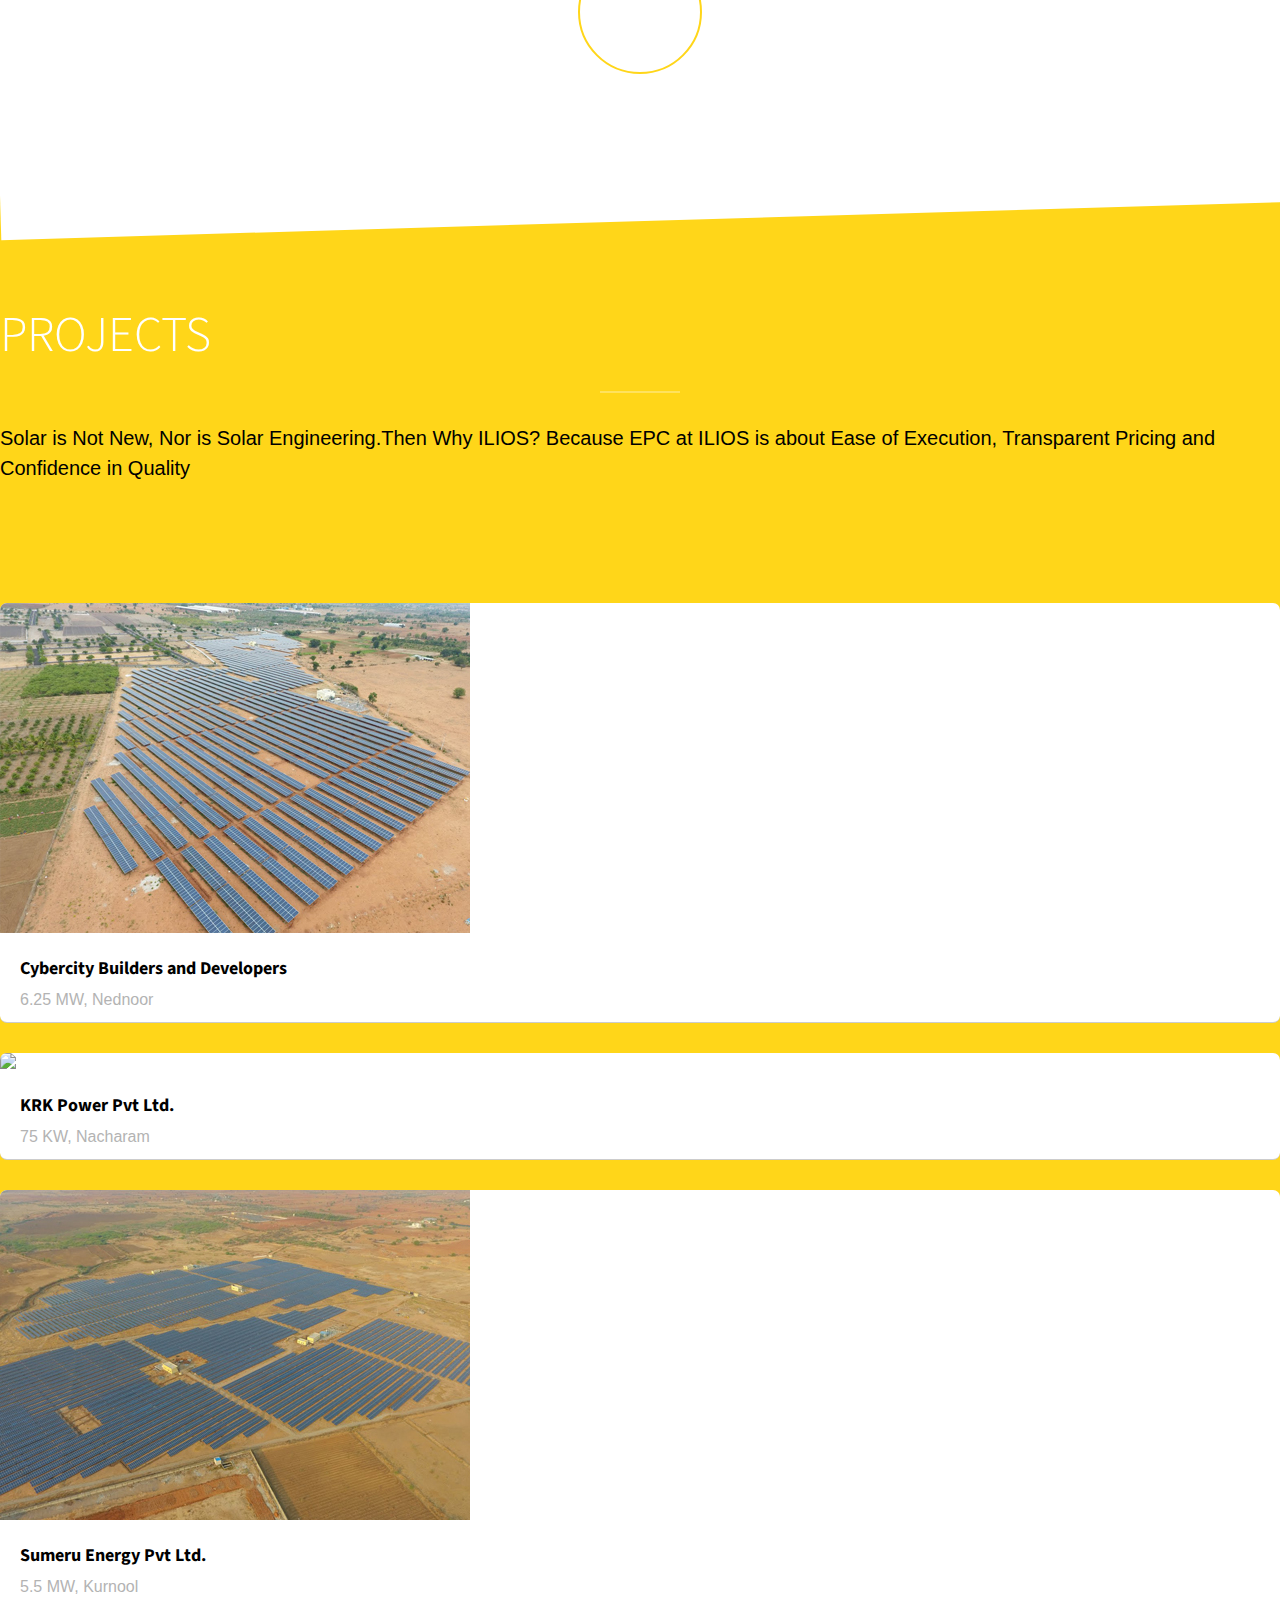
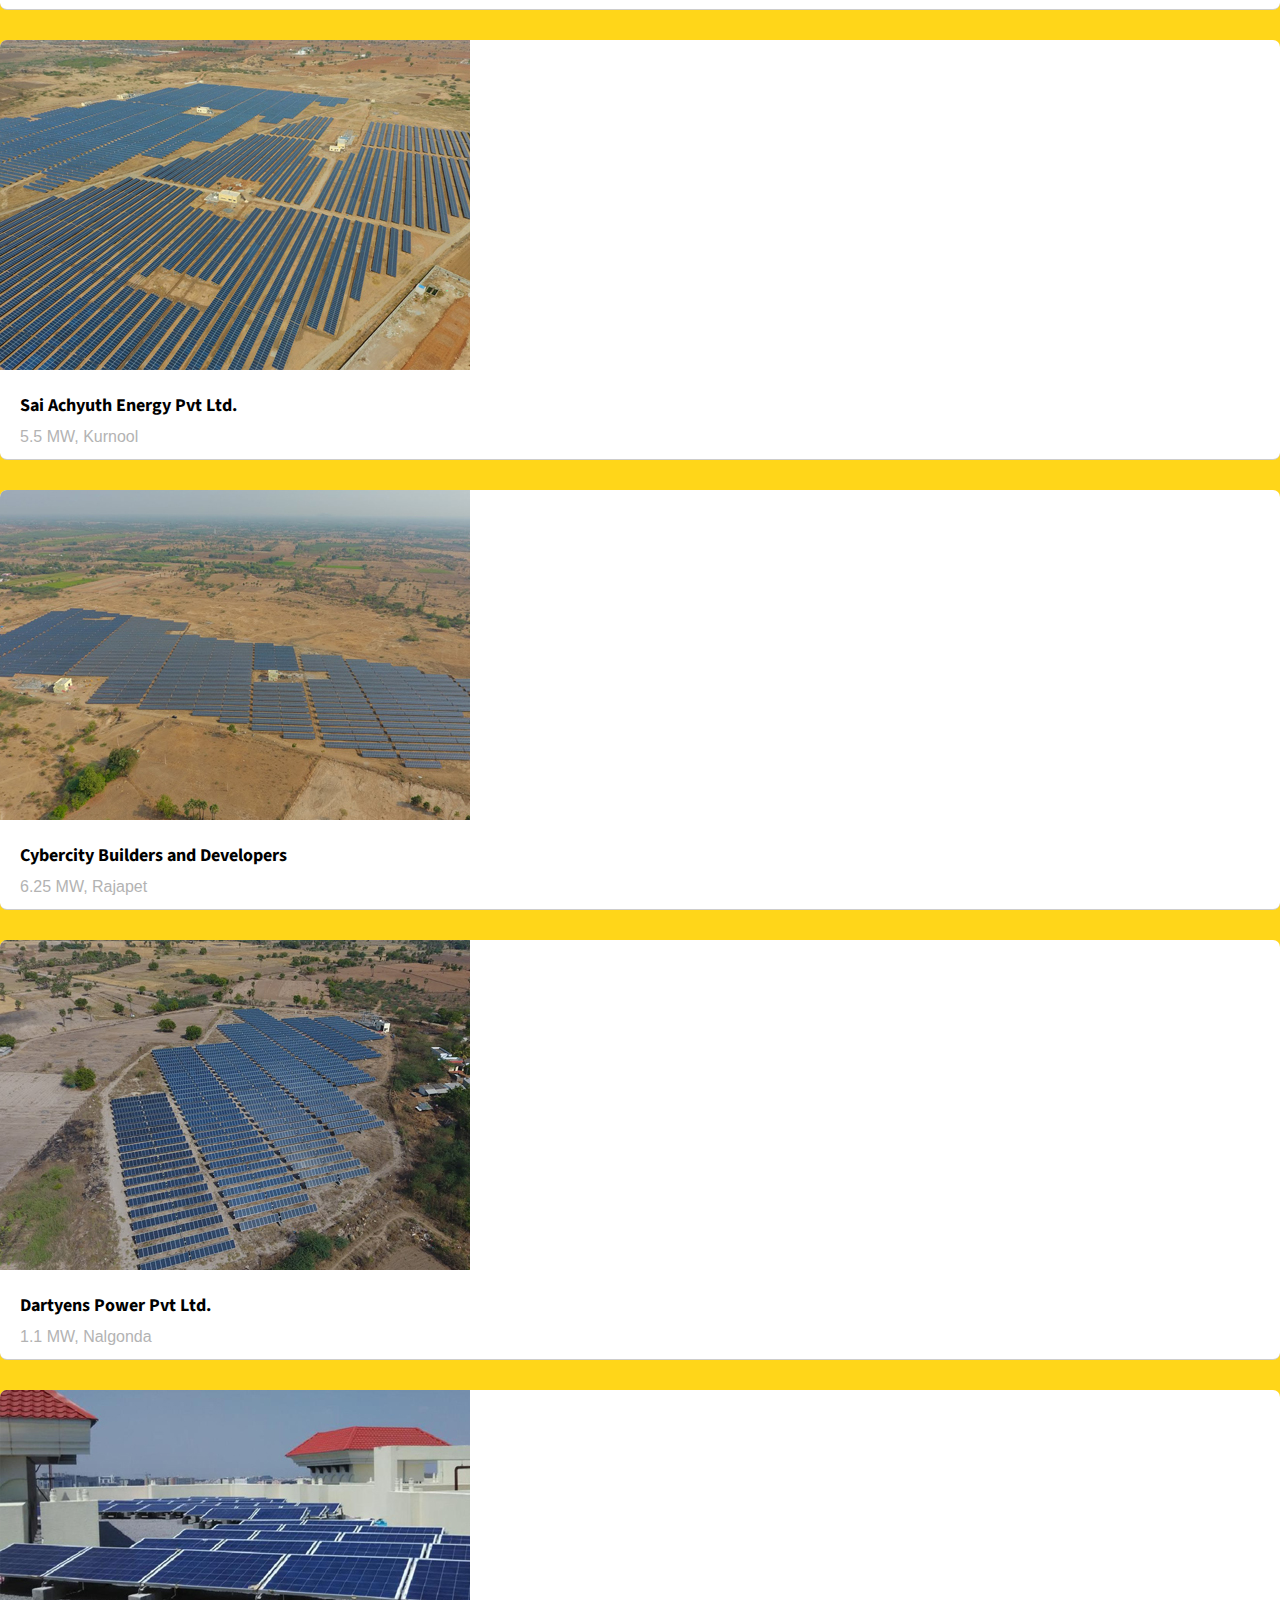
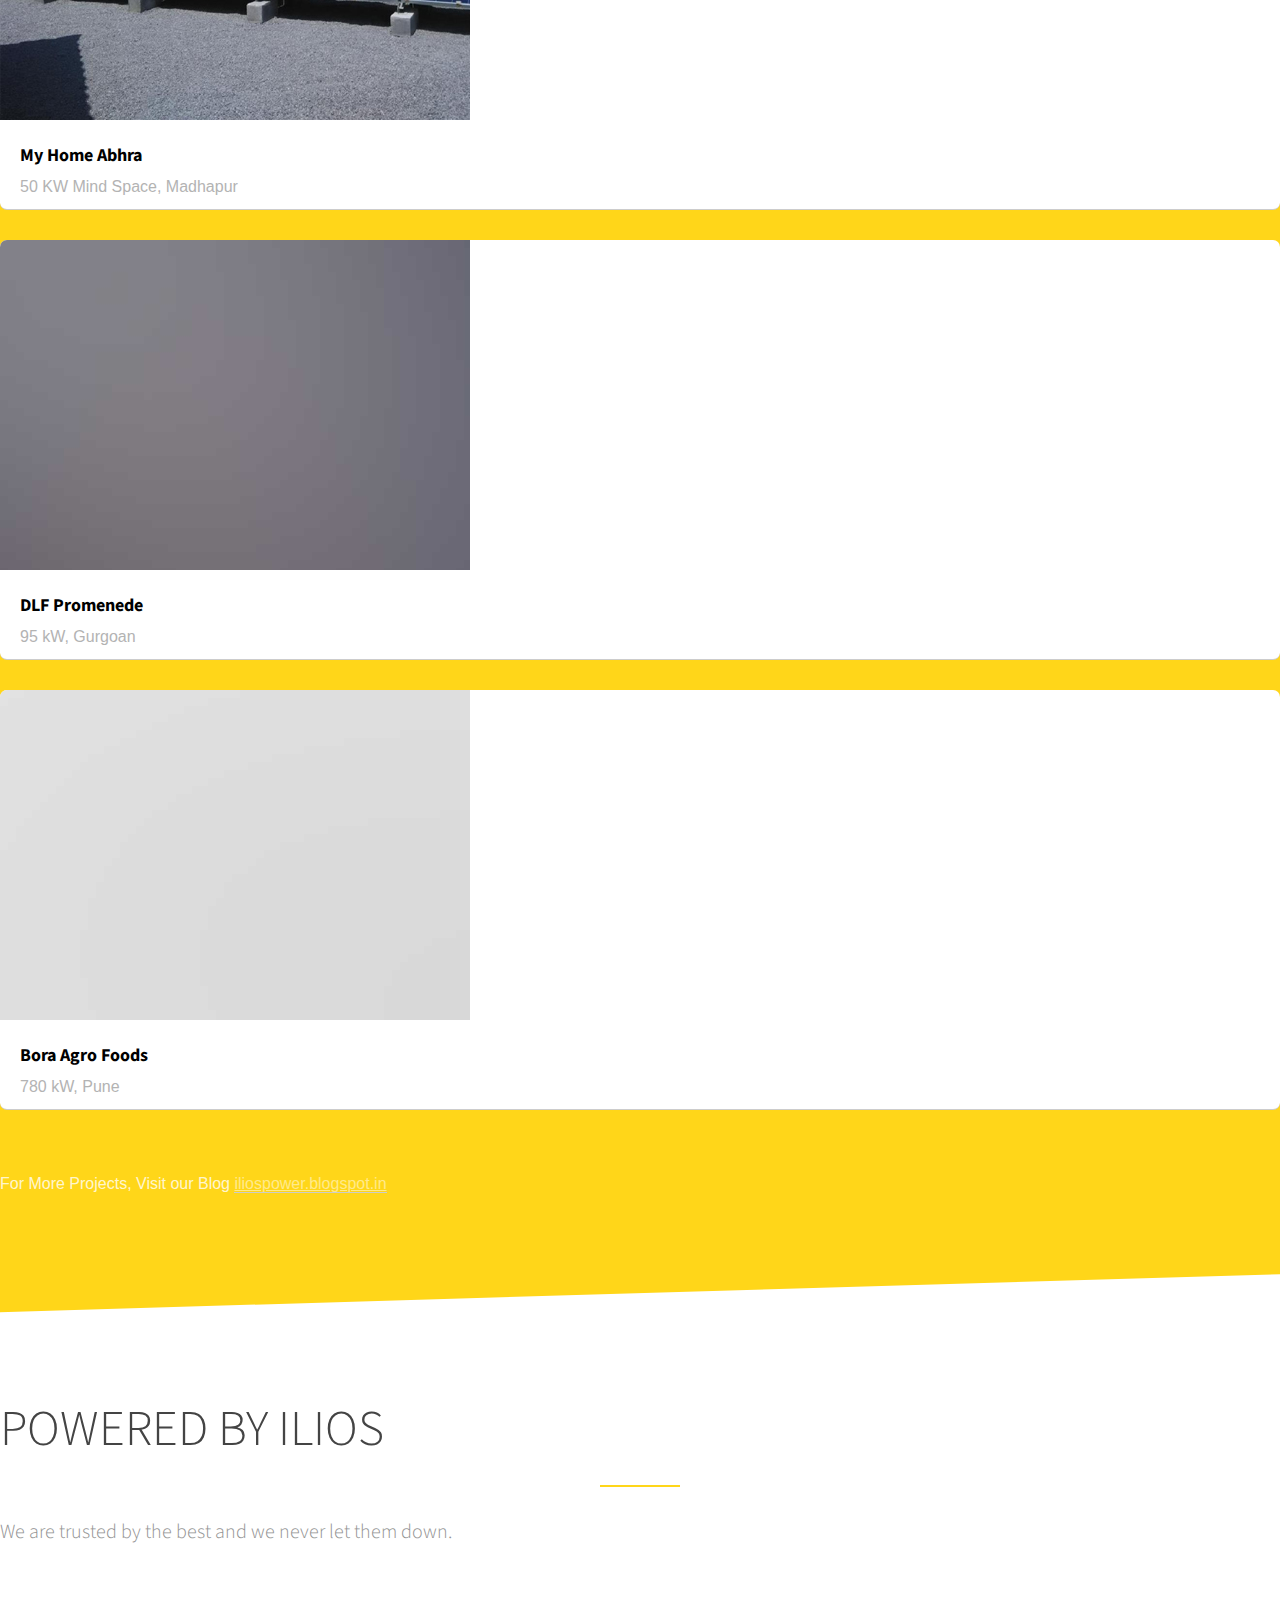
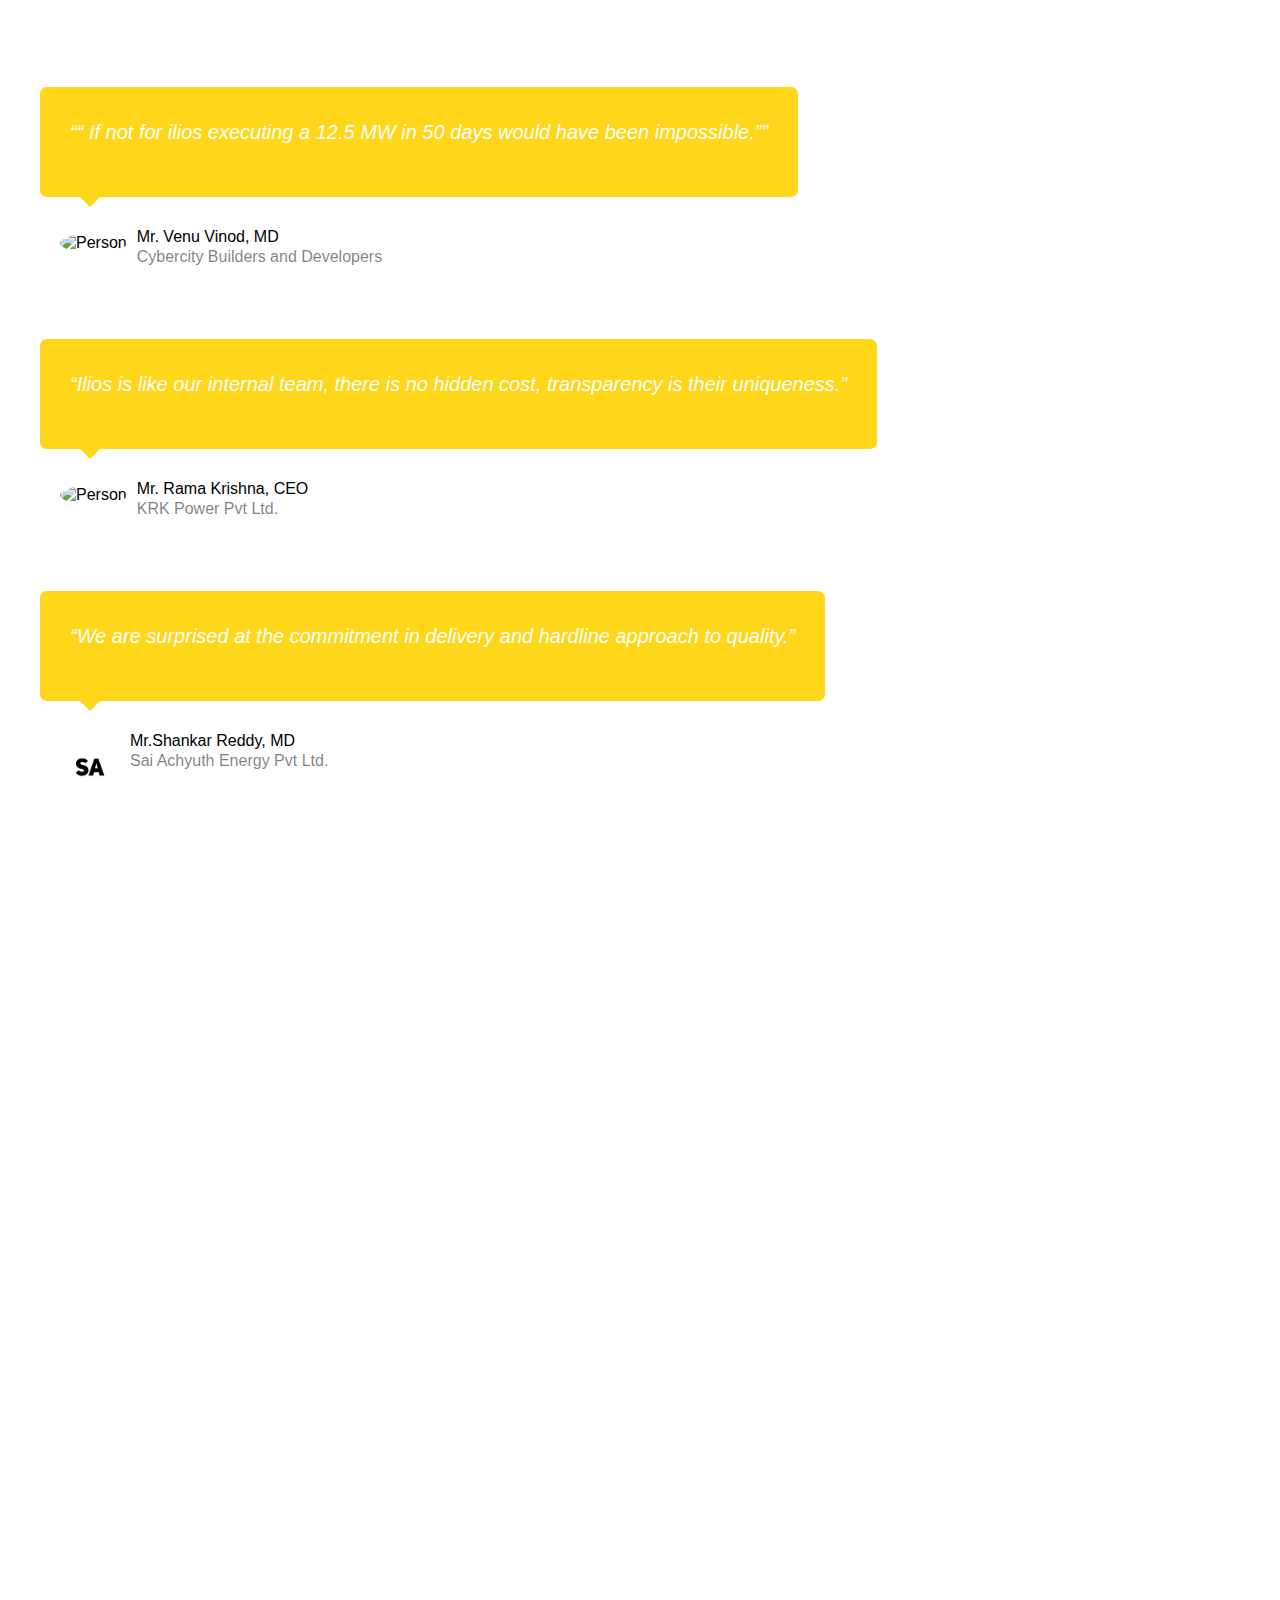
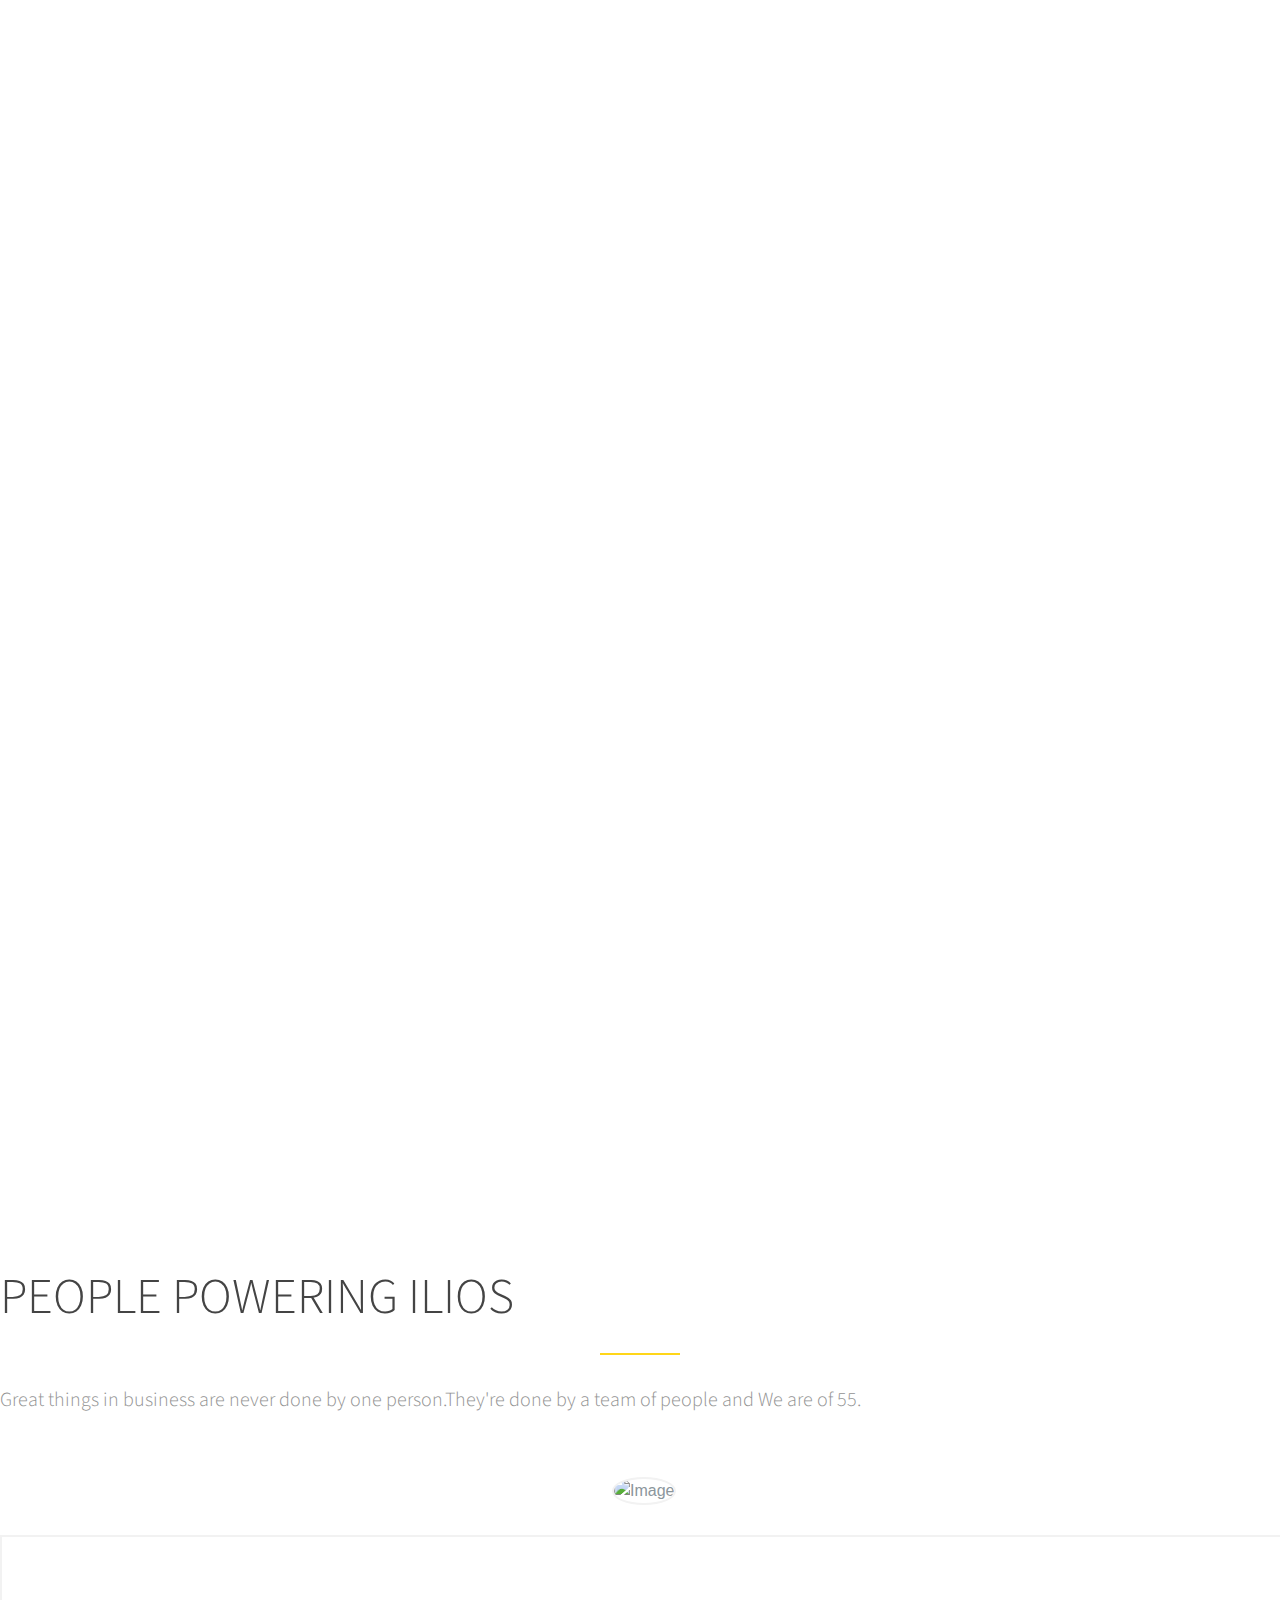
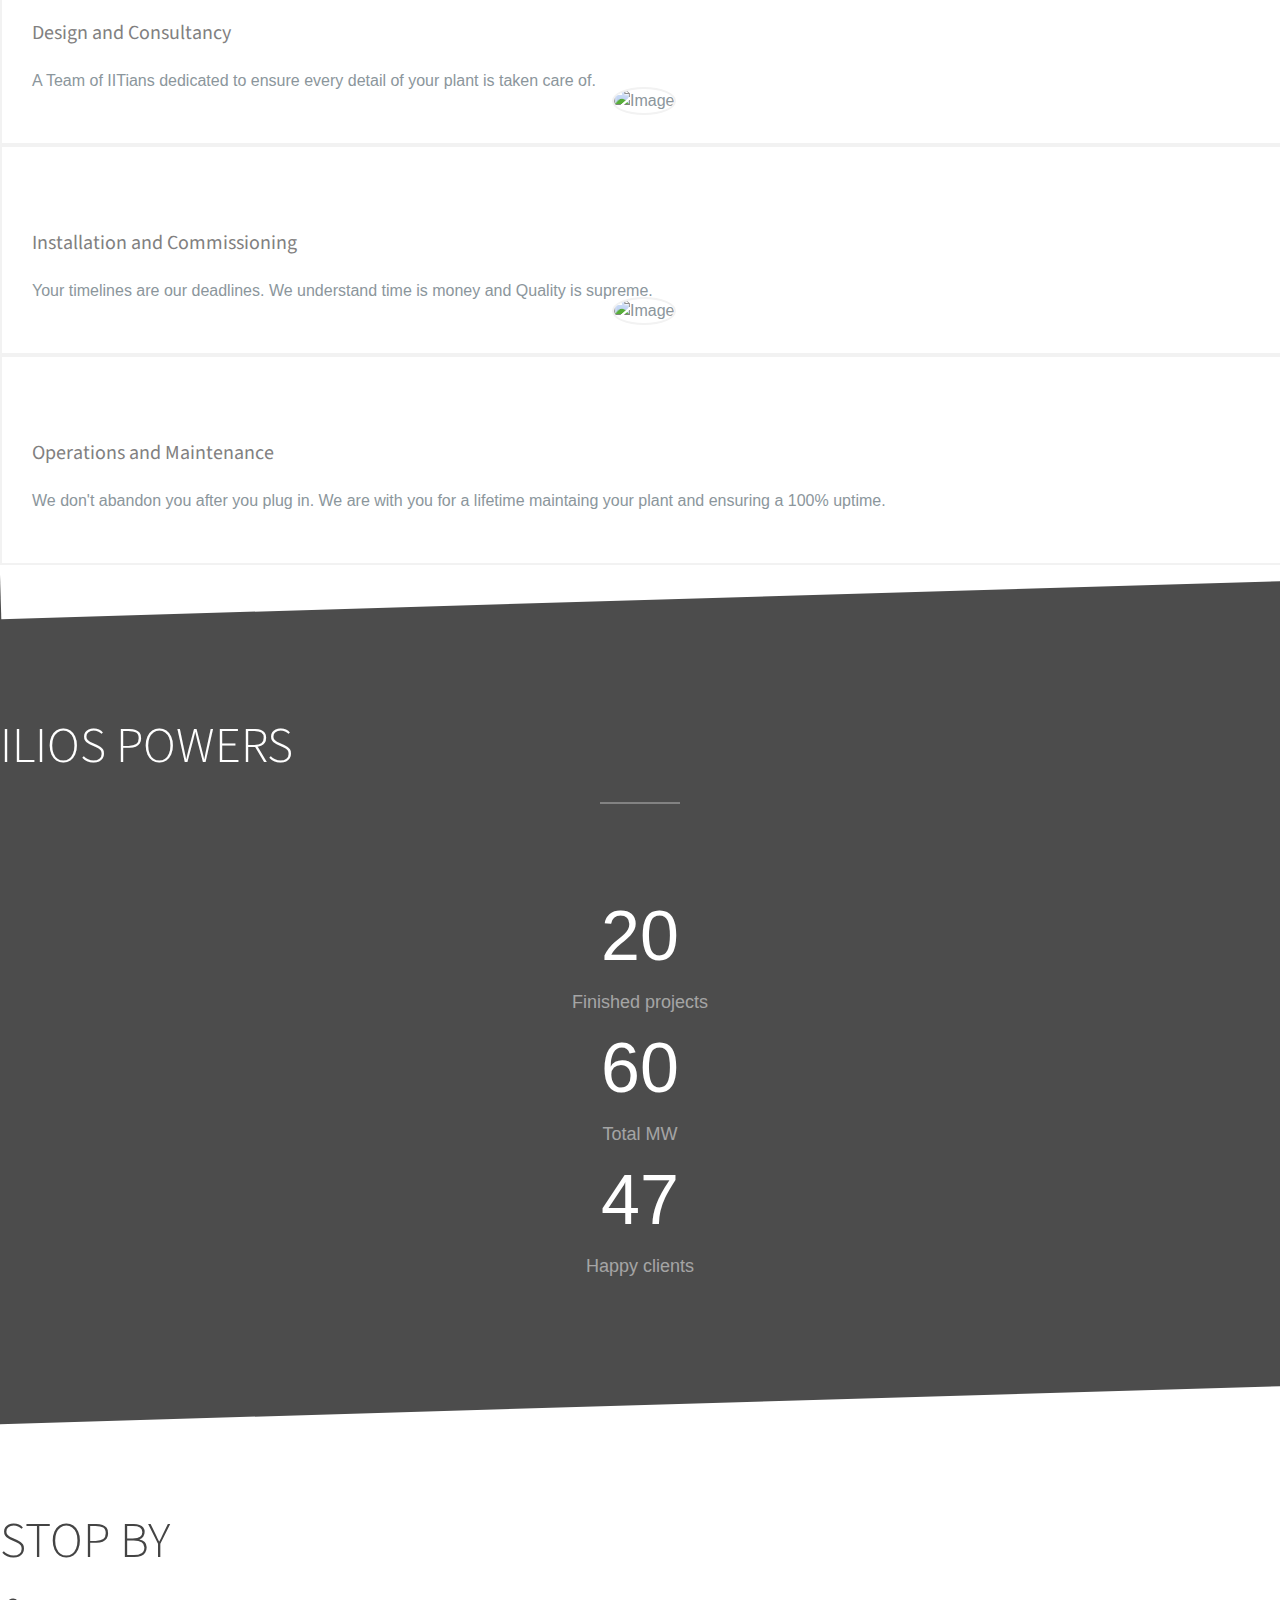
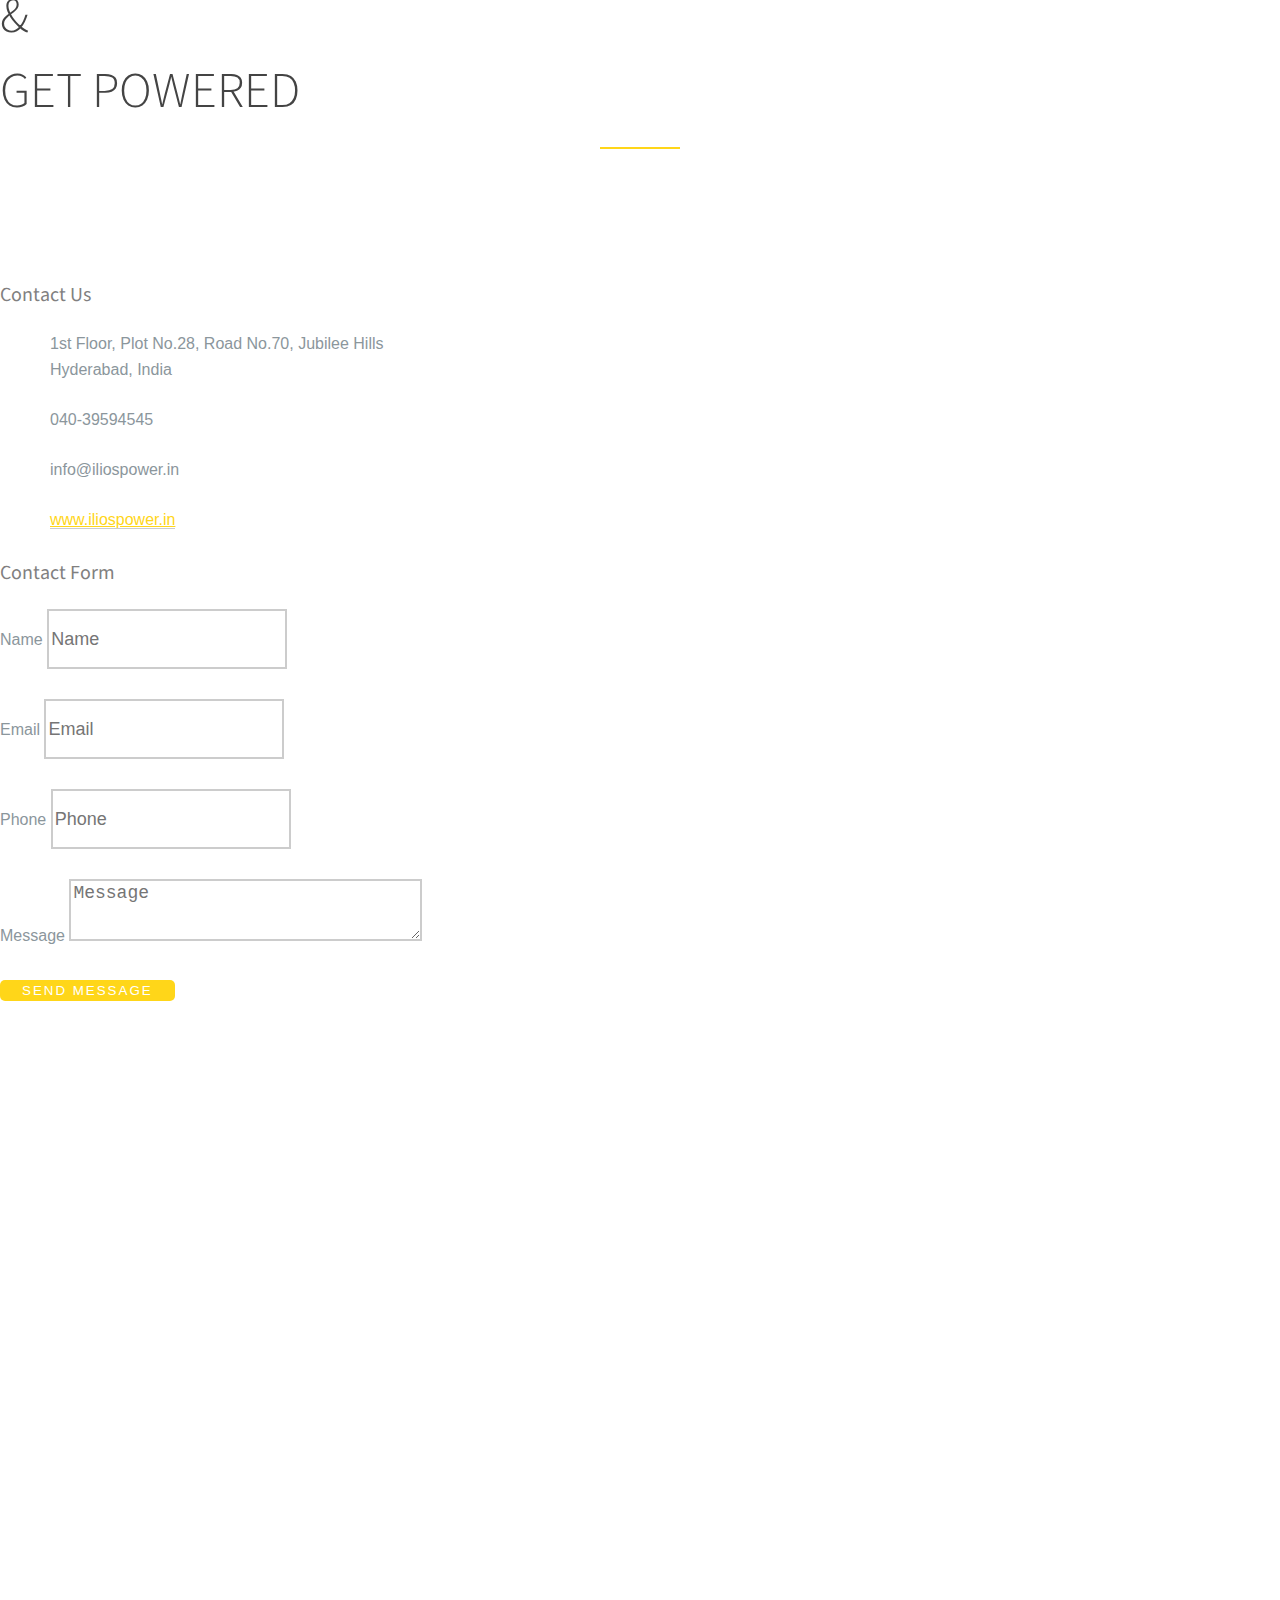
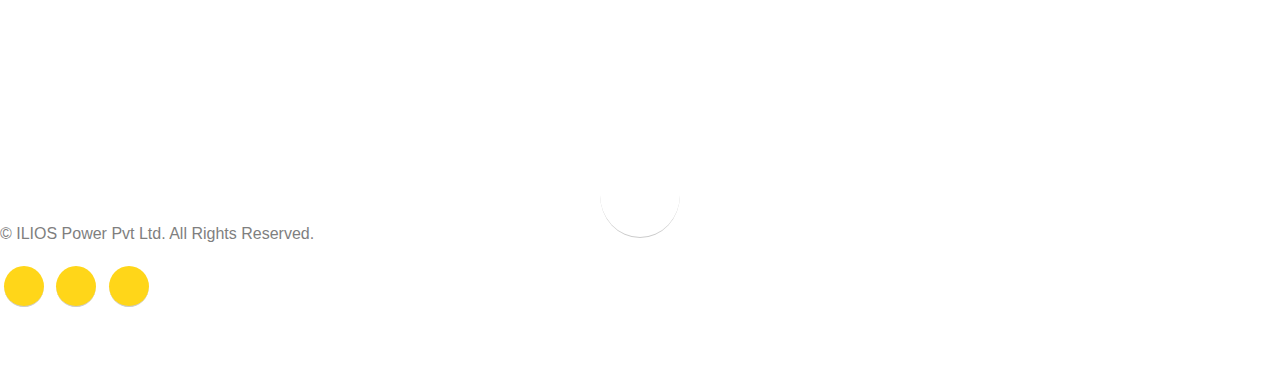
==== commit 9e9487c8: "Updated index.html" ====
--- a/index.html
+++ b/index.html
@@ -272,7 +272,7 @@
 		        </div>
 		        <div id="navbar" class="navbar-collapse collapse">
 		          <ul class="nav navbar-nav navbar-right bb">
-		            <li class="active"><a href="#" data-nav-section="home"><span>Home</span></a></li>
+		            <li class="active"><a href="index.html" data-nav-section="home"><span>Home</span></a></li>
 			    	<li class="dropdown"><a href="#">Why Go Solar?</a>   
 					  <div class="dropdown-content" style="border-radius: 5%">
 					  <ul>				    
@@ -293,6 +293,7 @@
 					  </div>
 					 </li>	
 					 <li><a href="#" data-nav-section="work"><span>Projects</span></a></li>
+					 <li><a href="OM.html" class="external"><span>O &amp M</span></a></li>	
 		            <li><a href="#" data-nav-section="contact"><span>Contact</span></a></li>		            
 					<!-- <li class="fh5co-special" style="margin-top: -5px;"><a href="http://solarmen.com" class="solarmen" style="color: orange"> SOLARMEN</a></li> -->
 		          </ul>
@@ -365,7 +366,7 @@
 						<h6>Industrial</h6>
 						<h3>Did you know that your solar savings will be much higher than the loan installaments you need to pay for going solar? </h3>
 						<p>To be on the top of your bottomline, you need Solar!</p>
-						<p><a href="industrial.html" class="btn btn-primary">Read Mores</a></p> 
+						<p><a href="industrial.html" class="btn btn-primary">Read More</a></p> 
 					</div>
 				</div>
 				<div class="fh5co-block to-animate" style="background-image: url(images/img_8.jpg);">
@@ -834,6 +835,8 @@
 			
 
 		});
+
+		$(document).singlePageNav({filter: ':not(.external)'});
 		
 	</script>
 	<!-- End demo purposes only -->
